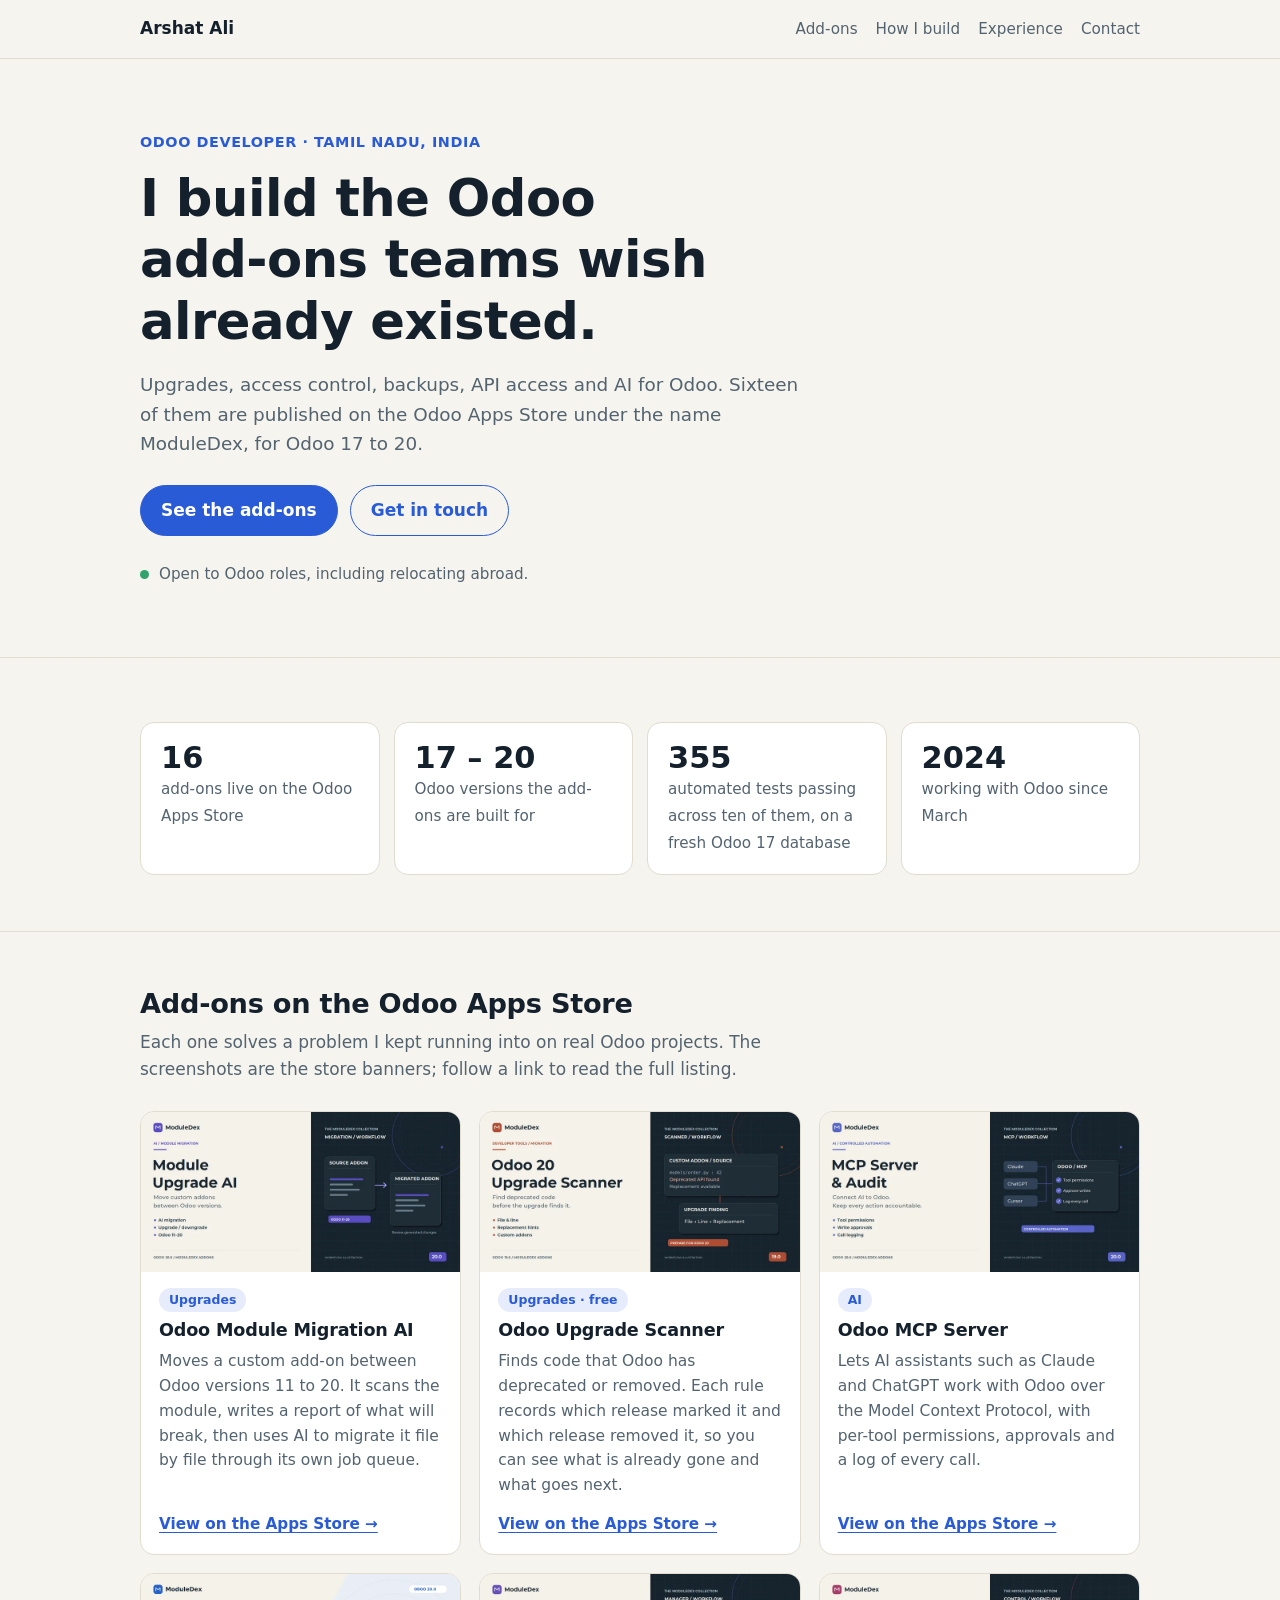
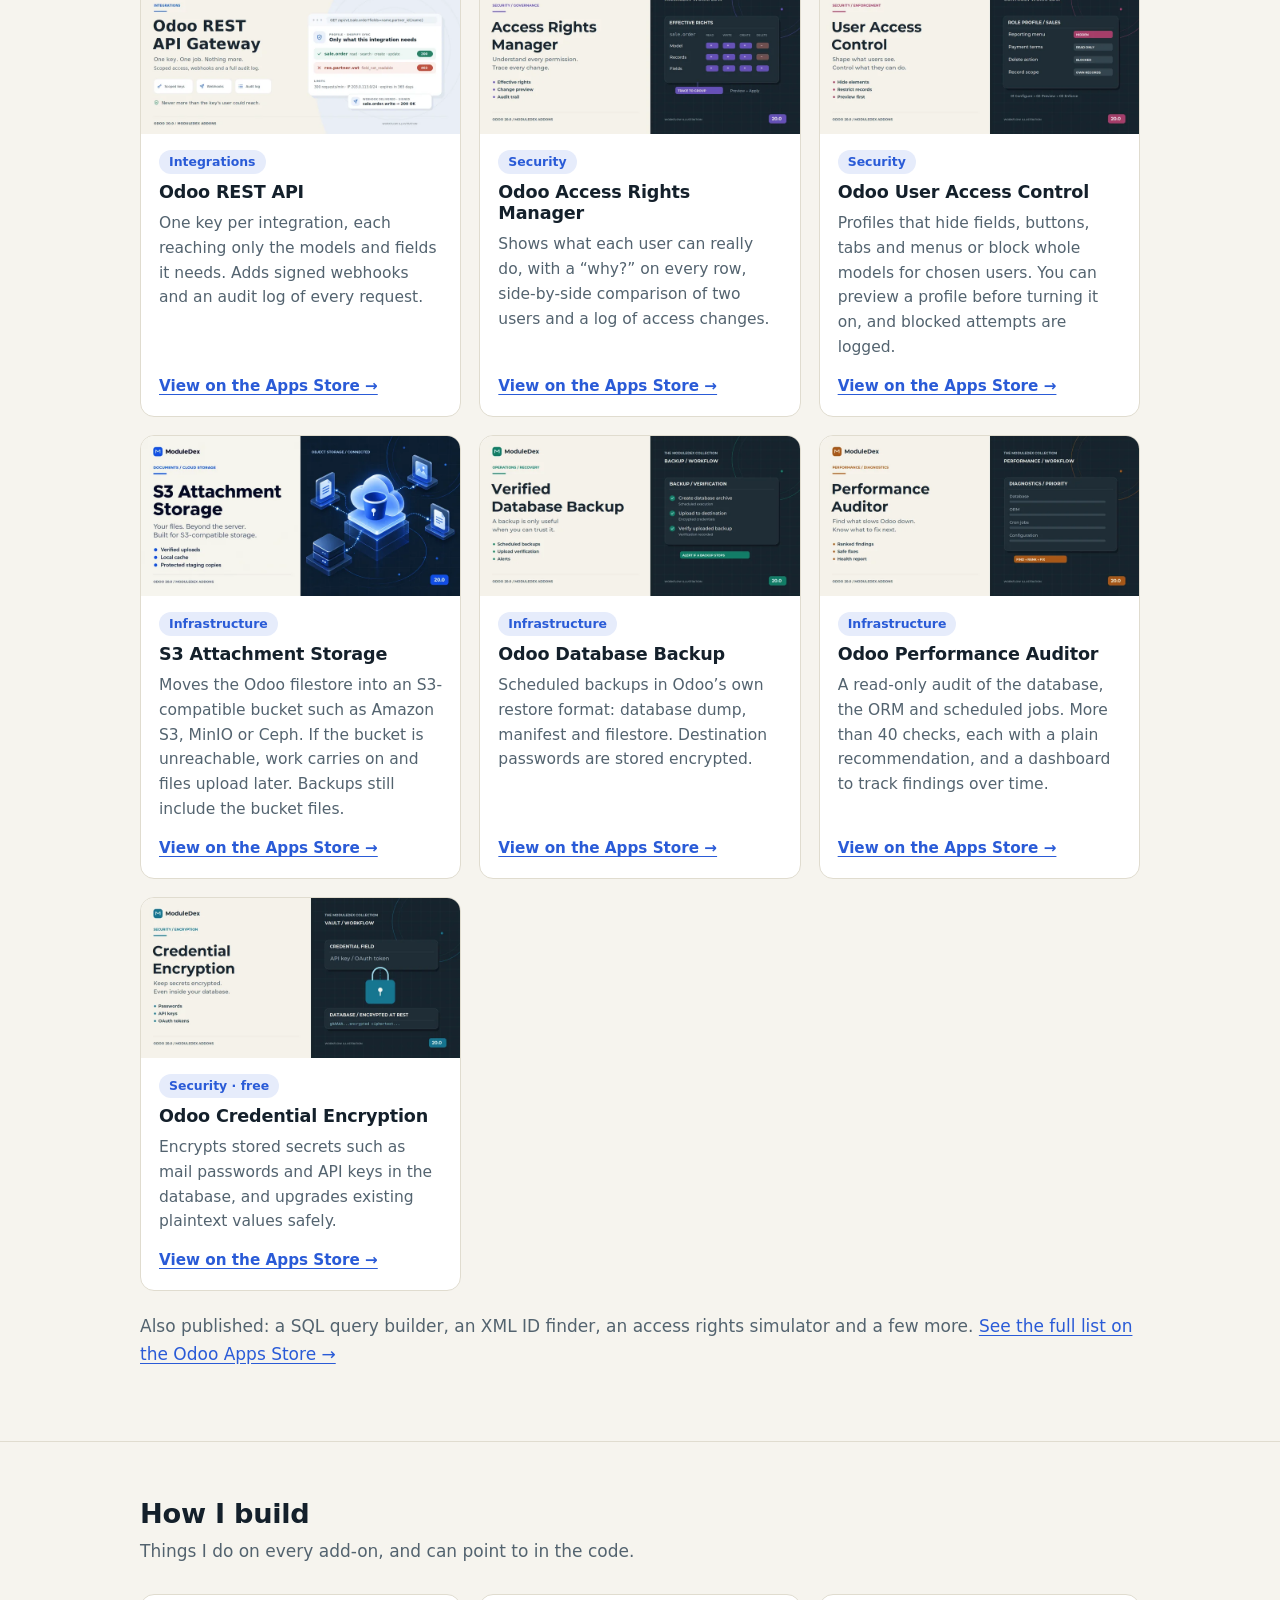
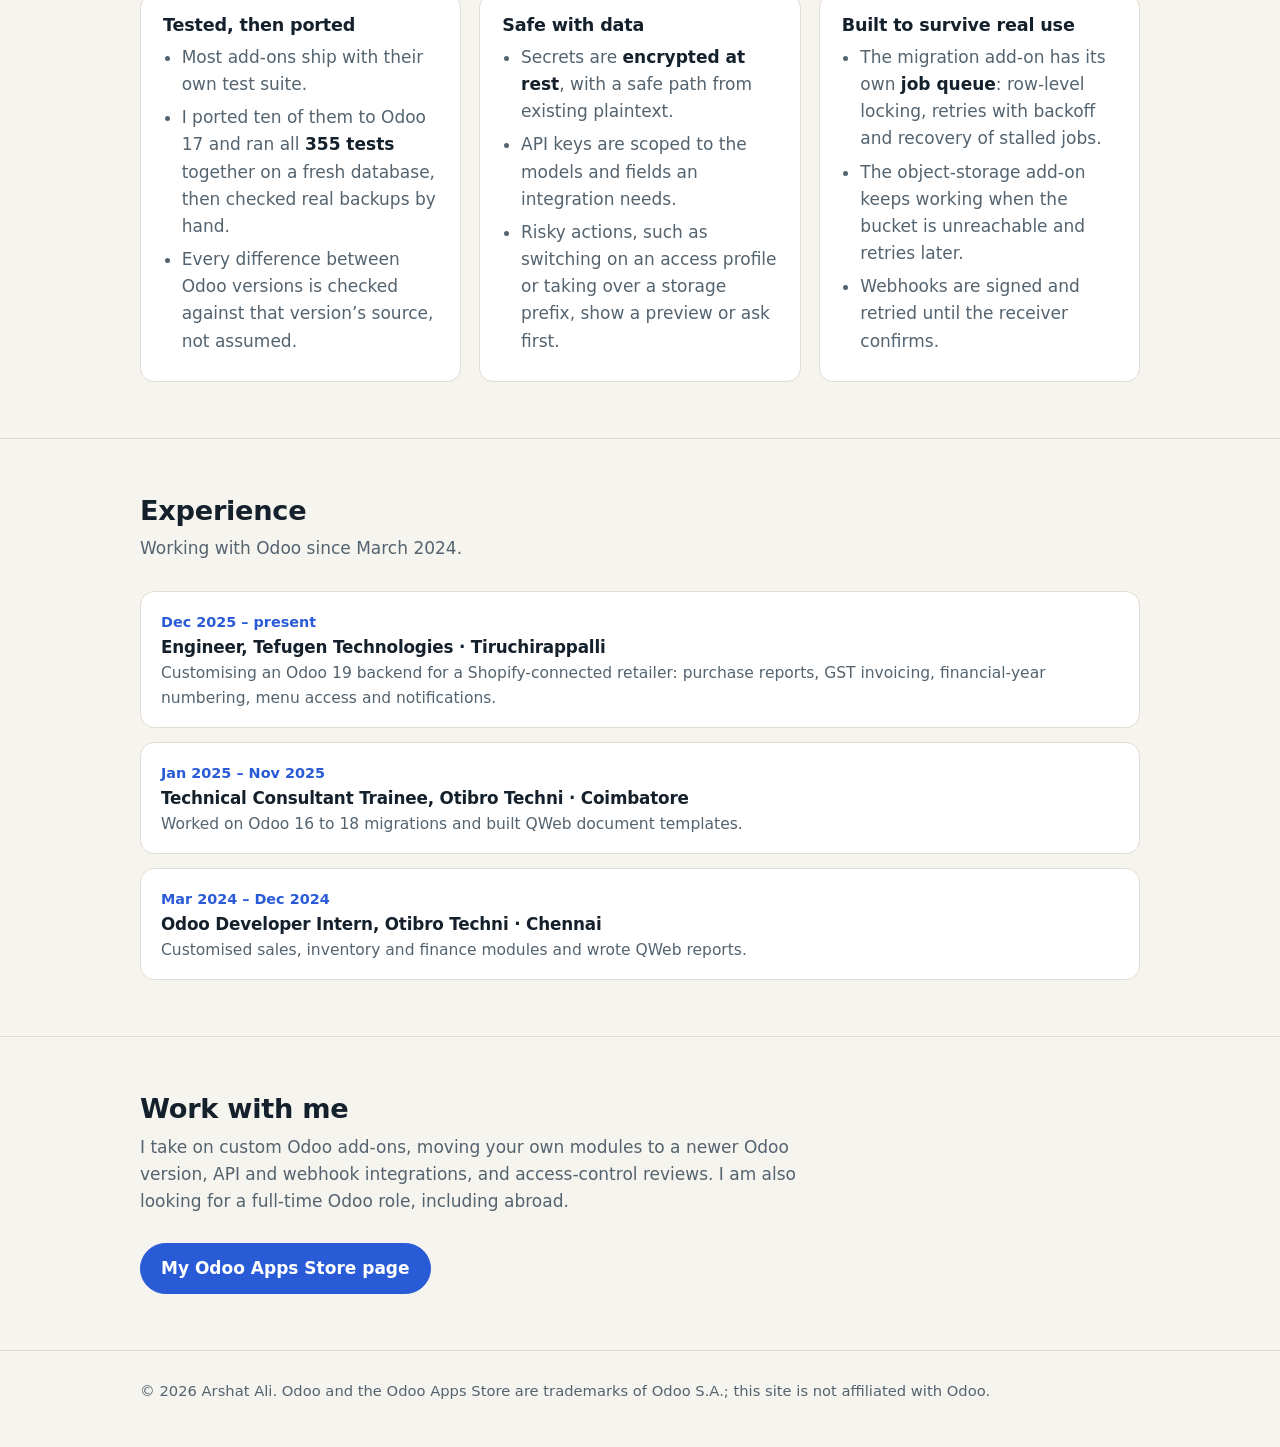
==== index.html @ 3d15218c "Add files via upload" ====
<!doctype html>
<html lang="en">
<head>
<meta charset="utf-8">
<meta name="viewport" content="width=device-width, initial-scale=1">
<title>Arshat Ali | Odoo Developer</title>
<meta name="description" content="Arshat Ali is an Odoo developer from Tamil Nadu, India. He builds add-ons for Odoo upgrades, access control, backups, AI and integrations, and publishes 16 of them on the Odoo Apps Store.">
<meta property="og:title" content="Arshat Ali | Odoo Developer">
<meta property="og:description" content="Odoo add-ons for upgrades, access control, backups, AI and integrations, published on the Odoo Apps Store as ModuleDex.">
<meta property="og:type" content="website">
<link rel="icon" href="data:image/svg+xml,%3Csvg xmlns='http://www.w3.org/2000/svg' viewBox='0 0 64 64'%3E%3Crect width='64' height='64' rx='14' fill='%232a5bd7'/%3E%3Cpath d='M16 46V18l16 18 16-18v28' fill='none' stroke='white' stroke-width='6' stroke-linecap='round' stroke-linejoin='round'/%3E%3C/svg%3E">
<style>
:root {
  --bg: #f6f4ee;
  --surface: #ffffff;
  --ink: #14202b;
  --muted: #53636f;
  --line: #e0dccf;
  --accent: #2a5bd7;
  --accent-ink: #ffffff;
  --accent-soft: #e6ecfb;
  --radius: 14px;
}
@media (prefers-color-scheme: dark) {
  :root:not([data-theme="light"]) {
    --bg: #0f1a24;
    --surface: #16232f;
    --ink: #eaf0f5;
    --muted: #9db0bf;
    --line: #26394a;
    --accent: #6f95f2;
    --accent-ink: #0f1a24;
    --accent-soft: #1b2c44;
  }
}
:root[data-theme="dark"] {
  --bg: #0f1a24;
  --surface: #16232f;
  --ink: #eaf0f5;
  --muted: #9db0bf;
  --line: #26394a;
  --accent: #6f95f2;
  --accent-ink: #0f1a24;
  --accent-soft: #1b2c44;
}
* { box-sizing: border-box; }
html { scroll-behavior: smooth; }
body {
  margin: 0;
  background: var(--bg);
  color: var(--ink);
  font: 17px/1.6 system-ui, -apple-system, "Segoe UI", Roboto, "Helvetica Neue", Arial, sans-serif;
  -webkit-font-smoothing: antialiased;
}
a { color: var(--accent); text-underline-offset: 3px; }
a:hover { text-decoration-thickness: 2px; }
.wrap { max-width: 1040px; margin: 0 auto; padding: 0 20px; }
h1, h2, h3 { line-height: 1.2; margin: 0; letter-spacing: -0.01em; }
h2 { font-size: 1.7rem; margin-bottom: 8px; }
.lead { color: var(--muted); max-width: 62ch; margin: 0 0 28px; }
section { padding: 56px 0; border-top: 1px solid var(--line); }

/* header */
header.top { position: sticky; top: 0; z-index: 10; background: color-mix(in srgb, var(--bg) 88%, transparent); backdrop-filter: blur(8px); border-bottom: 1px solid var(--line); }
header.top .wrap { display: flex; align-items: center; justify-content: space-between; gap: 16px; height: 58px; }
.brand { font-weight: 700; text-decoration: none; color: var(--ink); white-space: nowrap; }
nav { display: flex; gap: 18px; font-size: 0.95rem; flex-wrap: wrap; justify-content: flex-end; }
nav a { color: var(--muted); text-decoration: none; }
nav a { white-space: nowrap; }
nav a:hover { color: var(--ink); }

/* hero */
.hero { padding: 72px 0 56px; border-top: 0; }
.eyebrow { color: var(--accent); font-weight: 600; font-size: 0.9rem; letter-spacing: 0.04em; text-transform: uppercase; margin: 0 0 14px; }
.hero h1 { font-size: clamp(2.1rem, 5vw, 3.2rem); max-width: 18ch; }
.hero p.sub { font-size: 1.15rem; color: var(--muted); max-width: 58ch; margin: 18px 0 26px; }
.cta { display: flex; flex-wrap: wrap; gap: 12px; }
.btn { display: inline-block; padding: 11px 20px; border-radius: 999px; font-weight: 600; text-decoration: none; border: 1.5px solid var(--accent); }
.btn.primary { background: var(--accent); color: var(--accent-ink); }
.btn.ghost { color: var(--accent); }
.btn:hover { filter: brightness(1.08); }
.status { margin-top: 26px; display: inline-flex; gap: 10px; align-items: center; font-size: 0.95rem; color: var(--muted); }
.dot { width: 9px; height: 9px; border-radius: 50%; background: #2fa36b; flex: none; }

/* stats */
.stats { display: grid; grid-template-columns: repeat(auto-fit, minmax(190px, 1fr)); gap: 14px; margin-top: 8px; }
.stat { background: var(--surface); border: 1px solid var(--line); border-radius: var(--radius); padding: 18px 20px; }
.stat b { display: block; font-size: 1.9rem; line-height: 1.1; }
.stat span { color: var(--muted); font-size: 0.95rem; }

/* app cards */
.grid { display: grid; grid-template-columns: repeat(auto-fill, minmax(290px, 1fr)); gap: 18px; }
.card { background: var(--surface); border: 1px solid var(--line); border-radius: var(--radius); overflow: hidden; display: flex; flex-direction: column; }
.card img { display: block; width: 100%; height: auto; aspect-ratio: 2 / 1; background: var(--accent-soft); }
.card .body { padding: 16px 18px 18px; display: flex; flex-direction: column; gap: 8px; flex: 1; }
.card h3 { font-size: 1.1rem; }
.card p { margin: 0; color: var(--muted); font-size: 0.97rem; }
.tag { align-self: flex-start; font-size: 0.78rem; font-weight: 600; padding: 2px 10px; border-radius: 999px; background: var(--accent-soft); color: var(--accent); }
.card a.more { margin-top: auto; padding-top: 6px; font-weight: 600; font-size: 0.95rem; }
.more-note { margin-top: 22px; color: var(--muted); }

/* two-column lists */
.cols { display: grid; grid-template-columns: repeat(auto-fit, minmax(280px, 1fr)); gap: 18px; }
.panel { background: var(--surface); border: 1px solid var(--line); border-radius: var(--radius); padding: 20px 22px; }
.panel h3 { font-size: 1.1rem; margin-bottom: 8px; }
.panel ul { margin: 0; padding-left: 1.1em; color: var(--muted); }
.panel li { margin: 6px 0; }
.panel li b { color: var(--ink); font-weight: 600; }

/* timeline */
.timeline { list-style: none; margin: 0; padding: 0; display: grid; gap: 14px; }
.timeline li { background: var(--surface); border: 1px solid var(--line); border-radius: var(--radius); padding: 16px 20px; }
.timeline .when { color: var(--accent); font-weight: 600; font-size: 0.9rem; }
.timeline h3 { font-size: 1.05rem; margin: 2px 0 4px; }
.timeline p { margin: 0; color: var(--muted); font-size: 0.97rem; }

/* contact */
.contact { display: flex; flex-wrap: wrap; gap: 12px; margin-top: 18px; }
footer { padding: 28px 0 44px; border-top: 1px solid var(--line); color: var(--muted); font-size: 0.92rem; }
:focus-visible { outline: 3px solid var(--accent); outline-offset: 3px; border-radius: 6px; }
@media (max-width: 560px) {
  nav { gap: 14px; font-size: 0.9rem; flex-wrap: nowrap; }
  nav a.hide-sm { display: none; }
  section { padding: 44px 0; }
  .hero { padding-top: 48px; }
}
@media (prefers-reduced-motion: reduce) { html { scroll-behavior: auto; } }
</style>
</head>
<body>

<header class="top">
  <div class="wrap">
    <a class="brand" href="#top">Arshat Ali</a>
    <nav aria-label="Sections">
      <a href="#apps">Add-ons</a>
      <a class="hide-sm" href="#how">How I build</a>
      <a href="#work">Experience</a>
      <a href="#contact">Contact</a>
    </nav>
  </div>
</header>

<main id="top">

<section class="hero">
  <div class="wrap">
    <p class="eyebrow">Odoo developer &middot; Tamil Nadu, India</p>
    <h1>I build the Odoo <span style="white-space:nowrap">add-ons</span> teams wish already existed.</h1>
    <p class="sub">Upgrades, access control, backups, API access and AI for Odoo. Sixteen of them are published on the Odoo Apps Store under the name ModuleDex, for Odoo 17 to 20.</p>
    <div class="cta">
      <a class="btn primary" href="#apps">See the add-ons</a>
      <a class="btn ghost" href="#contact">Get in touch</a>
    </div>
    <p class="status"><span class="dot" aria-hidden="true"></span> Open to Odoo roles, including relocating abroad.</p>
  </div>
</section>

<section aria-label="At a glance">
  <div class="wrap">
    <div class="stats">
      <div class="stat"><b>16</b><span>add-ons live on the Odoo Apps Store</span></div>
      <div class="stat"><b>17 &ndash; 20</b><span>Odoo versions the add-ons are built for</span></div>
      <div class="stat"><b>355</b><span>automated tests passing across ten of them, on a fresh Odoo 17 database</span></div>
      <div class="stat"><b>2024</b><span>working with Odoo since March</span></div>
    </div>
  </div>
</section>

<section id="apps">
  <div class="wrap">
    <h2>Add-ons on the Odoo Apps Store</h2>
    <p class="lead">Each one solves a problem I kept running into on real Odoo projects. The screenshots are the store banners; follow a link to read the full listing.</p>

    <div class="grid">

      <article class="card">
        <img src="img/ai_module_migrator.webp" width="800" height="400" loading="lazy" alt="Odoo Module Migration AI banner">
        <div class="body">
          <span class="tag">Upgrades</span>
          <h3>Odoo Module Migration AI</h3>
          <p>Moves a custom add-on between Odoo versions 11 to 20. It scans the module, writes a report of what will break, then uses AI to migrate it file by file through its own job queue.</p>
          <a class="more" href="https://apps.odoo.com/apps/modules/19.0/ai_module_migrator/" target="_blank" rel="noopener">View on the Apps Store &rarr;</a>
        </div>
      </article>

      <article class="card">
        <img src="img/mdx_upgrade_scanner.webp" width="800" height="400" loading="lazy" alt="Odoo Upgrade Scanner banner">
        <div class="body">
          <span class="tag">Upgrades &middot; free</span>
          <h3>Odoo Upgrade Scanner</h3>
          <p>Finds code that Odoo has deprecated or removed. Each rule records which release marked it and which release removed it, so you can see what is already gone and what goes next.</p>
          <a class="more" href="https://apps.odoo.com/apps/modules/19.0/mdx_upgrade_scanner/" target="_blank" rel="noopener">View on the Apps Store &rarr;</a>
        </div>
      </article>

      <article class="card">
        <img src="img/mdx_mcp_server.webp" width="800" height="400" loading="lazy" alt="Odoo MCP Server banner">
        <div class="body">
          <span class="tag">AI</span>
          <h3>Odoo MCP Server</h3>
          <p>Lets AI assistants such as Claude and ChatGPT work with Odoo over the Model Context Protocol, with per-tool permissions, approvals and a log of every call.</p>
          <a class="more" href="https://apps.odoo.com/apps/modules/19.0/mdx_mcp_server/" target="_blank" rel="noopener">View on the Apps Store &rarr;</a>
        </div>
      </article>

      <article class="card">
        <img src="img/mdx_api_gateway.webp" width="800" height="400" loading="lazy" alt="Odoo REST API banner">
        <div class="body">
          <span class="tag">Integrations</span>
          <h3>Odoo REST API</h3>
          <p>One key per integration, each reaching only the models and fields it needs. Adds signed webhooks and an audit log of every request.</p>
          <a class="more" href="https://apps.odoo.com/apps/modules/19.0/mdx_api_gateway/" target="_blank" rel="noopener">View on the Apps Store &rarr;</a>
        </div>
      </article>

      <article class="card">
        <img src="img/mdx_access_manager.webp" width="800" height="400" loading="lazy" alt="Odoo Access Rights Manager banner">
        <div class="body">
          <span class="tag">Security</span>
          <h3>Odoo Access Rights Manager</h3>
          <p>Shows what each user can really do, with a &ldquo;why?&rdquo; on every row, side-by-side comparison of two users and a log of access changes.</p>
          <a class="more" href="https://apps.odoo.com/apps/modules/19.0/mdx_access_manager/" target="_blank" rel="noopener">View on the Apps Store &rarr;</a>
        </div>
      </article>

      <article class="card">
        <img src="img/mdx_access_control.webp" width="800" height="400" loading="lazy" alt="Odoo User Access Control banner">
        <div class="body">
          <span class="tag">Security</span>
          <h3>Odoo User Access Control</h3>
          <p>Profiles that hide fields, buttons, tabs and menus or block whole models for chosen users. You can preview a profile before turning it on, and blocked attempts are logged.</p>
          <a class="more" href="https://apps.odoo.com/apps/modules/19.0/mdx_access_control/" target="_blank" rel="noopener">View on the Apps Store &rarr;</a>
        </div>
      </article>

      <article class="card">
        <img src="img/mdx_object_storage.webp" width="800" height="400" loading="lazy" alt="S3 Attachment Storage banner">
        <div class="body">
          <span class="tag">Infrastructure</span>
          <h3>S3 Attachment Storage</h3>
          <p>Moves the Odoo filestore into an S3-compatible bucket such as Amazon S3, MinIO or Ceph. If the bucket is unreachable, work carries on and files upload later. Backups still include the bucket files.</p>
          <a class="more" href="https://apps.odoo.com/apps/modules/19.0/mdx_object_storage/" target="_blank" rel="noopener">View on the Apps Store &rarr;</a>
        </div>
      </article>

      <article class="card">
        <img src="img/mdx_backup_manager.webp" width="800" height="400" loading="lazy" alt="Odoo database backup banner">
        <div class="body">
          <span class="tag">Infrastructure</span>
          <h3>Odoo Database Backup</h3>
          <p>Scheduled backups in Odoo&rsquo;s own restore format: database dump, manifest and filestore. Destination passwords are stored encrypted.</p>
          <a class="more" href="https://apps.odoo.com/apps/modules/19.0/mdx_backup_manager/" target="_blank" rel="noopener">View on the Apps Store &rarr;</a>
        </div>
      </article>

      <article class="card">
        <img src="img/mdx_perf_auditor.webp" width="800" height="400" loading="lazy" alt="Odoo Performance Auditor banner">
        <div class="body">
          <span class="tag">Infrastructure</span>
          <h3>Odoo Performance Auditor</h3>
          <p>A read-only audit of the database, the ORM and scheduled jobs. More than 40 checks, each with a plain recommendation, and a dashboard to track findings over time.</p>
          <a class="more" href="https://apps.odoo.com/apps/modules/19.0/mdx_perf_auditor/" target="_blank" rel="noopener">View on the Apps Store &rarr;</a>
        </div>
      </article>

      <article class="card">
        <img src="img/mdx_credential_vault.webp" width="800" height="400" loading="lazy" alt="Odoo Credential Encryption banner">
        <div class="body">
          <span class="tag">Security &middot; free</span>
          <h3>Odoo Credential Encryption</h3>
          <p>Encrypts stored secrets such as mail passwords and API keys in the database, and upgrades existing plaintext values safely.</p>
          <a class="more" href="https://apps.odoo.com/apps/modules/19.0/mdx_credential_vault/" target="_blank" rel="noopener">View on the Apps Store &rarr;</a>
        </div>
      </article>

    </div>

    <p class="more-note">Also published: a SQL query builder, an XML ID finder, an access rights simulator and a few more. <a href="https://apps.odoo.com/apps/modules/browse?author=ModuleDex" target="_blank" rel="noopener">See the full list on the Odoo Apps Store &rarr;</a></p>
  </div>
</section>

<section id="how">
  <div class="wrap">
    <h2>How I build</h2>
    <p class="lead">Things I do on every add-on, and can point to in the code.</p>
    <div class="cols">
      <div class="panel">
        <h3>Tested, then ported</h3>
        <ul>
          <li>Most add-ons ship with their own test suite.</li>
          <li>I ported ten of them to Odoo 17 and ran all <b>355 tests</b> together on a fresh database, then checked real backups by hand.</li>
          <li>Every difference between Odoo versions is checked against that version&rsquo;s source, not assumed.</li>
        </ul>
      </div>
      <div class="panel">
        <h3>Safe with data</h3>
        <ul>
          <li>Secrets are <b>encrypted at rest</b>, with a safe path from existing plaintext.</li>
          <li>API keys are scoped to the models and fields an integration needs.</li>
          <li>Risky actions, such as switching on an access profile or taking over a storage prefix, show a preview or ask first.</li>
        </ul>
      </div>
      <div class="panel">
        <h3>Built to survive real use</h3>
        <ul>
          <li>The migration add-on has its own <b>job queue</b>: row-level locking, retries with backoff and recovery of stalled jobs.</li>
          <li>The object-storage add-on keeps working when the bucket is unreachable and retries later.</li>
          <li>Webhooks are signed and retried until the receiver confirms.</li>
        </ul>
      </div>
    </div>
  </div>
</section>

<section id="work">
  <div class="wrap">
    <h2>Experience</h2>
    <p class="lead">Working with Odoo since March 2024.</p>
    <ol class="timeline">
      <li>
        <span class="when">Dec 2025 &ndash; present</span>
        <h3>Engineer, Tefugen Technologies &middot; Tiruchirappalli</h3>
        <p>Customising an Odoo 19 backend for a Shopify-connected retailer: purchase reports, GST invoicing, financial-year numbering, menu access and notifications.</p>
      </li>
      <li>
        <span class="when">Jan 2025 &ndash; Nov 2025</span>
        <h3>Technical Consultant Trainee, Otibro Techni &middot; Coimbatore</h3>
        <p>Worked on Odoo 16 to 18 migrations and built QWeb document templates.</p>
      </li>
      <li>
        <span class="when">Mar 2024 &ndash; Dec 2024</span>
        <h3>Odoo Developer Intern, Otibro Techni &middot; Chennai</h3>
        <p>Customised sales, inventory and finance modules and wrote QWeb reports.</p>
      </li>
    </ol>
  </div>
</section>

<section id="contact">
  <div class="wrap">
    <h2>Work with me</h2>
    <p class="lead">I take on custom Odoo add-ons, moving your own modules to a newer Odoo version, API and webhook integrations, and access-control reviews. I am also looking for a full-time Odoo role, including abroad.</p>
    <div class="contact" id="contact-links">
      <a class="btn primary" href="https://apps.odoo.com/apps/modules/browse?author=ModuleDex" target="_blank" rel="noopener">My Odoo Apps Store page</a>
    </div>
  </div>
</section>

</main>

<footer>
  <div class="wrap">&copy; <span id="year">2026</span> Arshat Ali. Odoo and the Odoo Apps Store are trademarks of Odoo S.A.; this site is not affiliated with Odoo.</div>
</footer>

<script>
/* EDIT THESE: anything left empty simply does not appear on the page. */
var CONTACT = {
  email: "",      // for example "you@example.com"
  linkedin: "",   // full URL, for example "https://www.linkedin.com/in/your-name/"
  github: "",     // full URL of a PUBLIC profile or repository
  resume: ""      // path or URL of a PDF, for example "resume.pdf"
};

(function () {
  var box = document.getElementById("contact-links");
  var items = [];
  if (CONTACT.email)    items.push(["Email me", "mailto:" + CONTACT.email, false]);
  if (CONTACT.linkedin) items.push(["LinkedIn", CONTACT.linkedin, true]);
  if (CONTACT.github)   items.push(["GitHub", CONTACT.github, true]);
  if (CONTACT.resume)   items.push(["Download my CV", CONTACT.resume, true]);
  items.push(["My Odoo Apps Store page", "https://apps.odoo.com/apps/modules/browse?author=ModuleDex", true]);

  box.textContent = "";
  items.forEach(function (item, index) {
    var a = document.createElement("a");
    a.className = index === 0 ? "btn primary" : "btn ghost";
    a.textContent = item[0];
    a.href = item[1];
    if (item[2]) { a.target = "_blank"; a.rel = "noopener"; }
    box.appendChild(a);
  });

  var y = document.getElementById("year");
  if (y) y.textContent = new Date().getFullYear();
})();
</script>
</body>
</html>
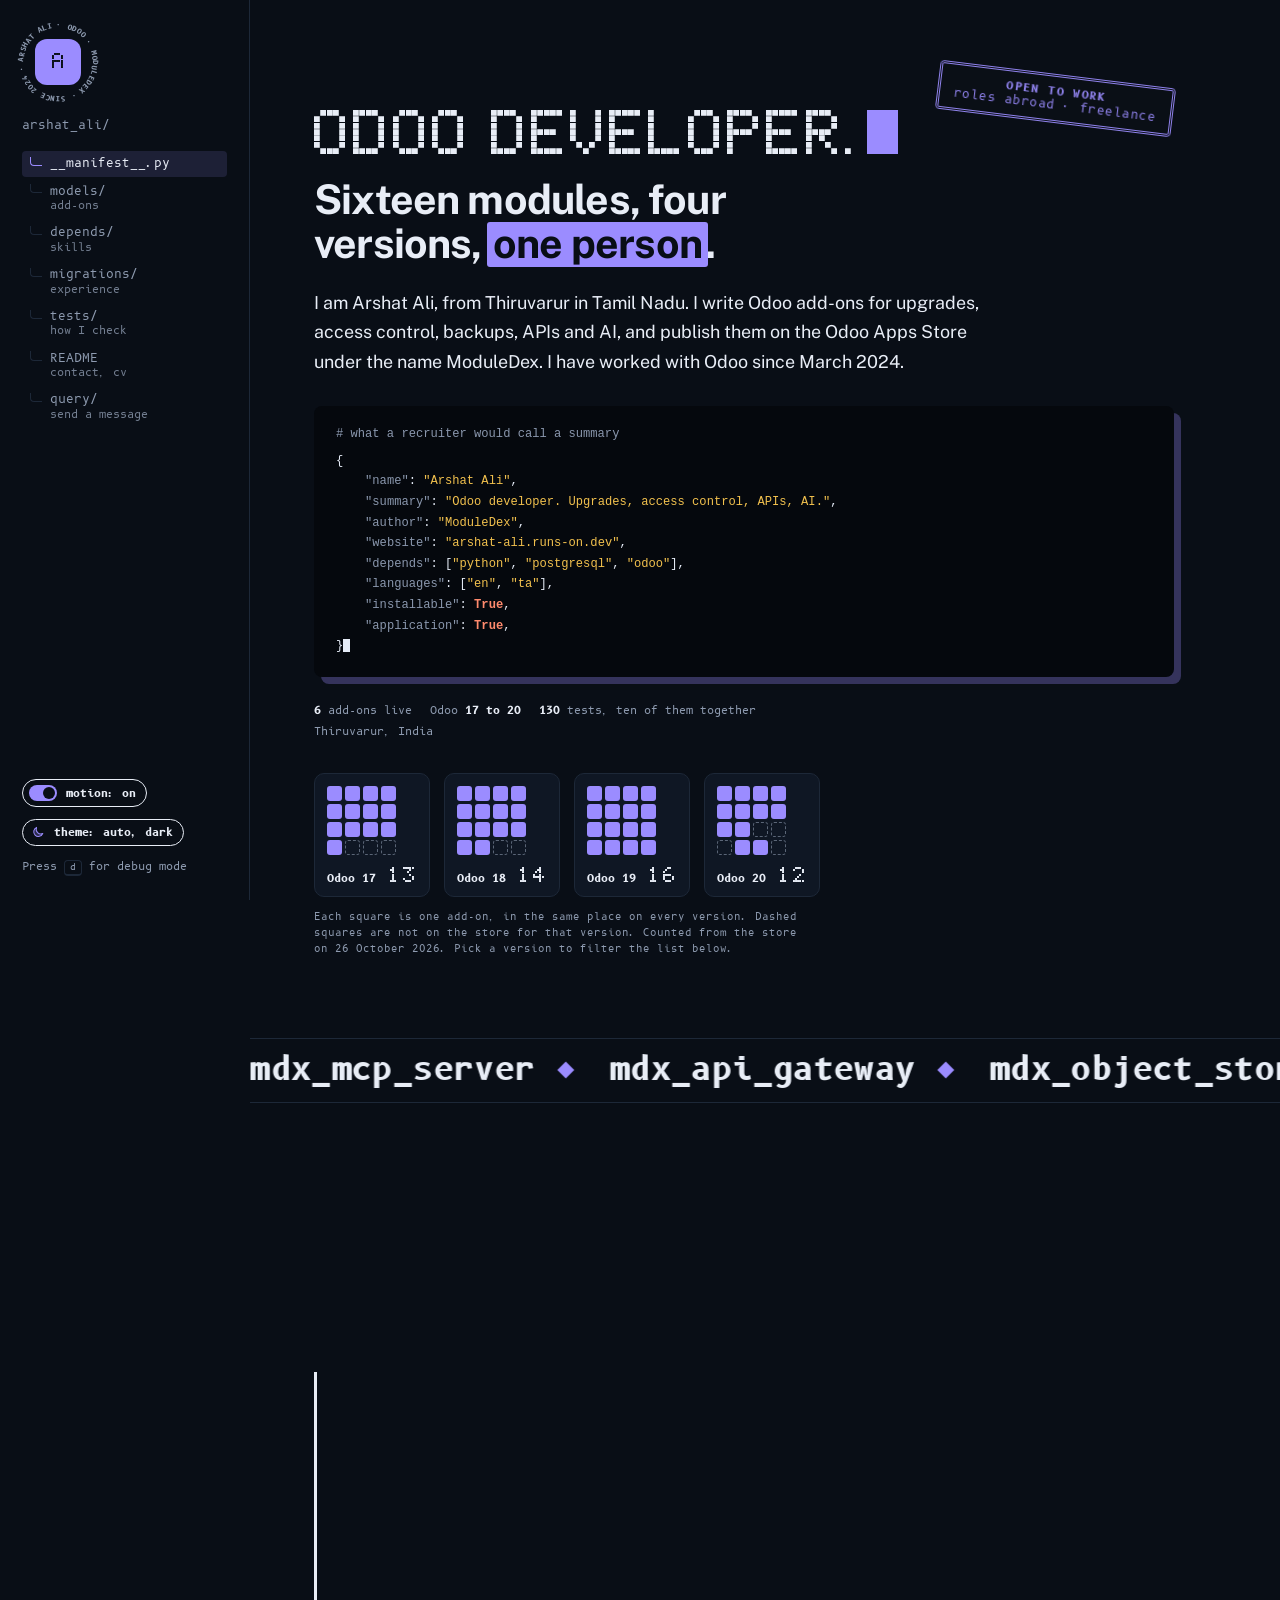
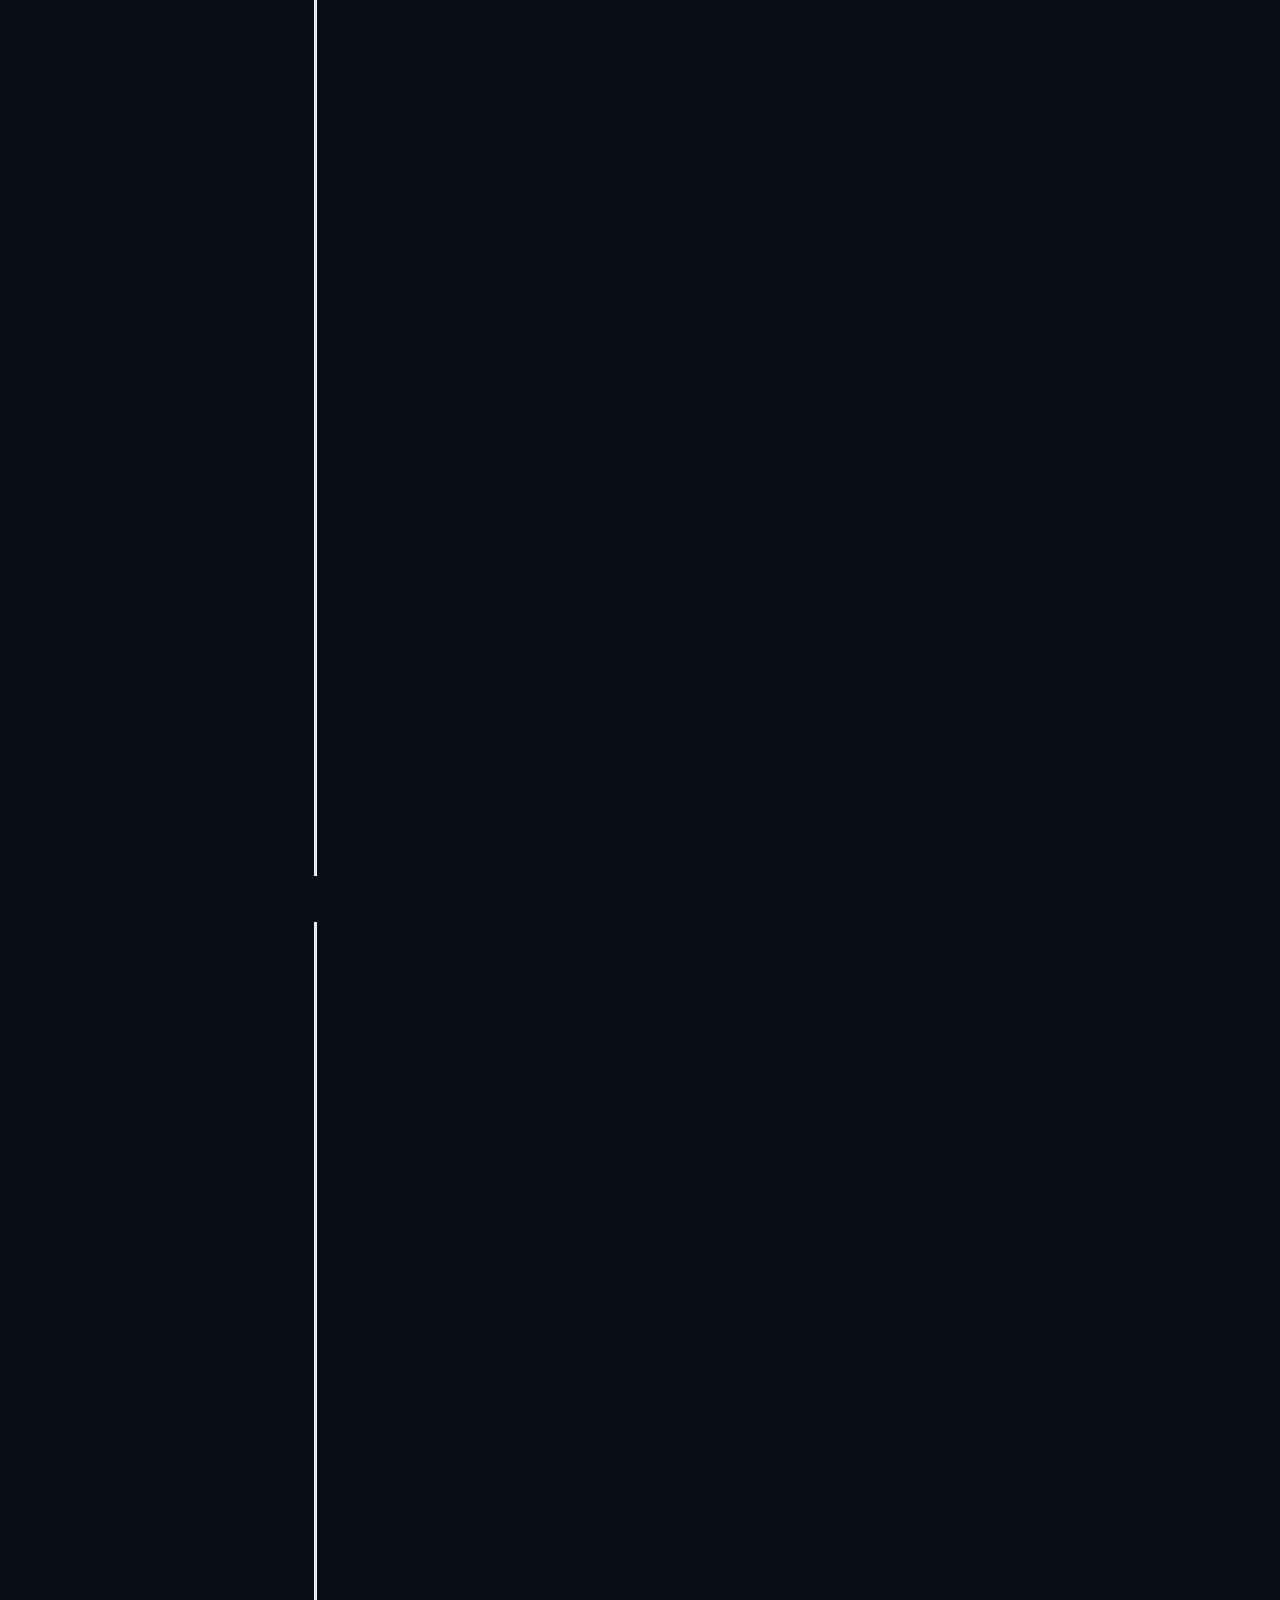
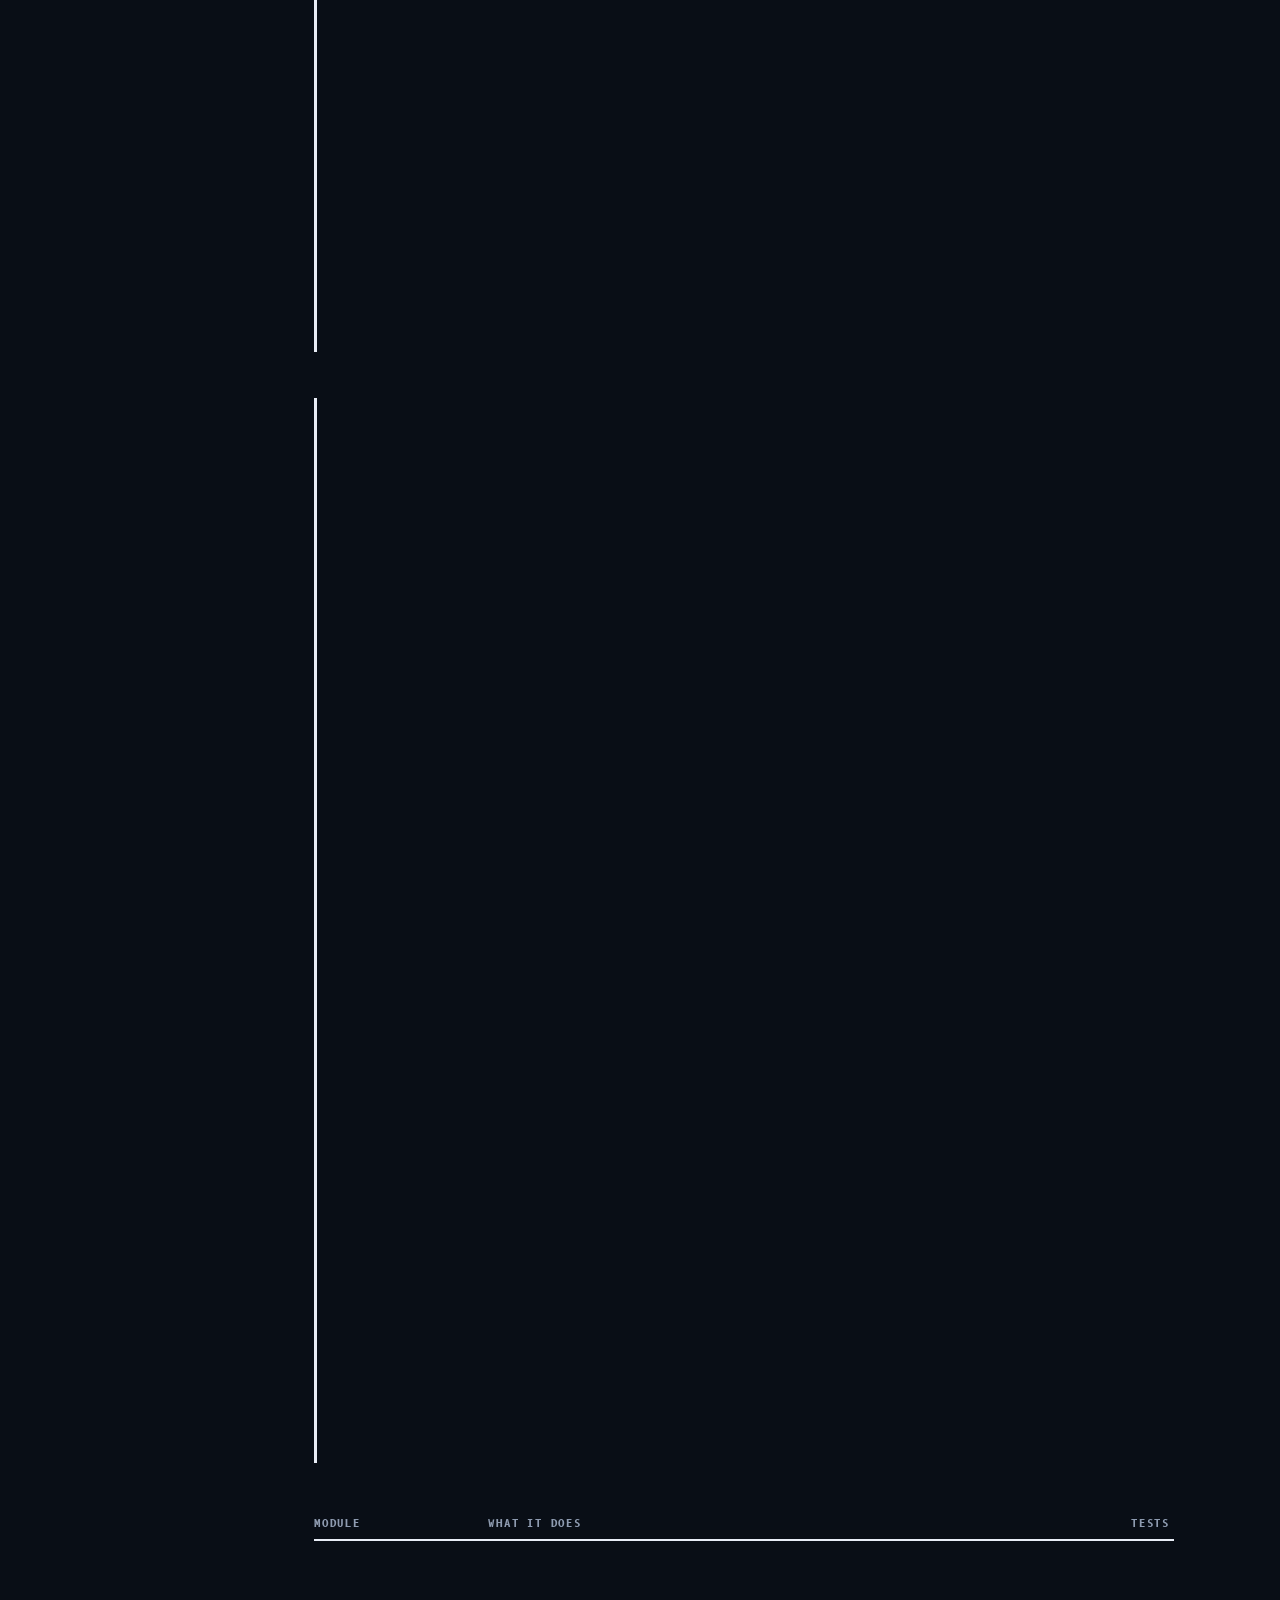
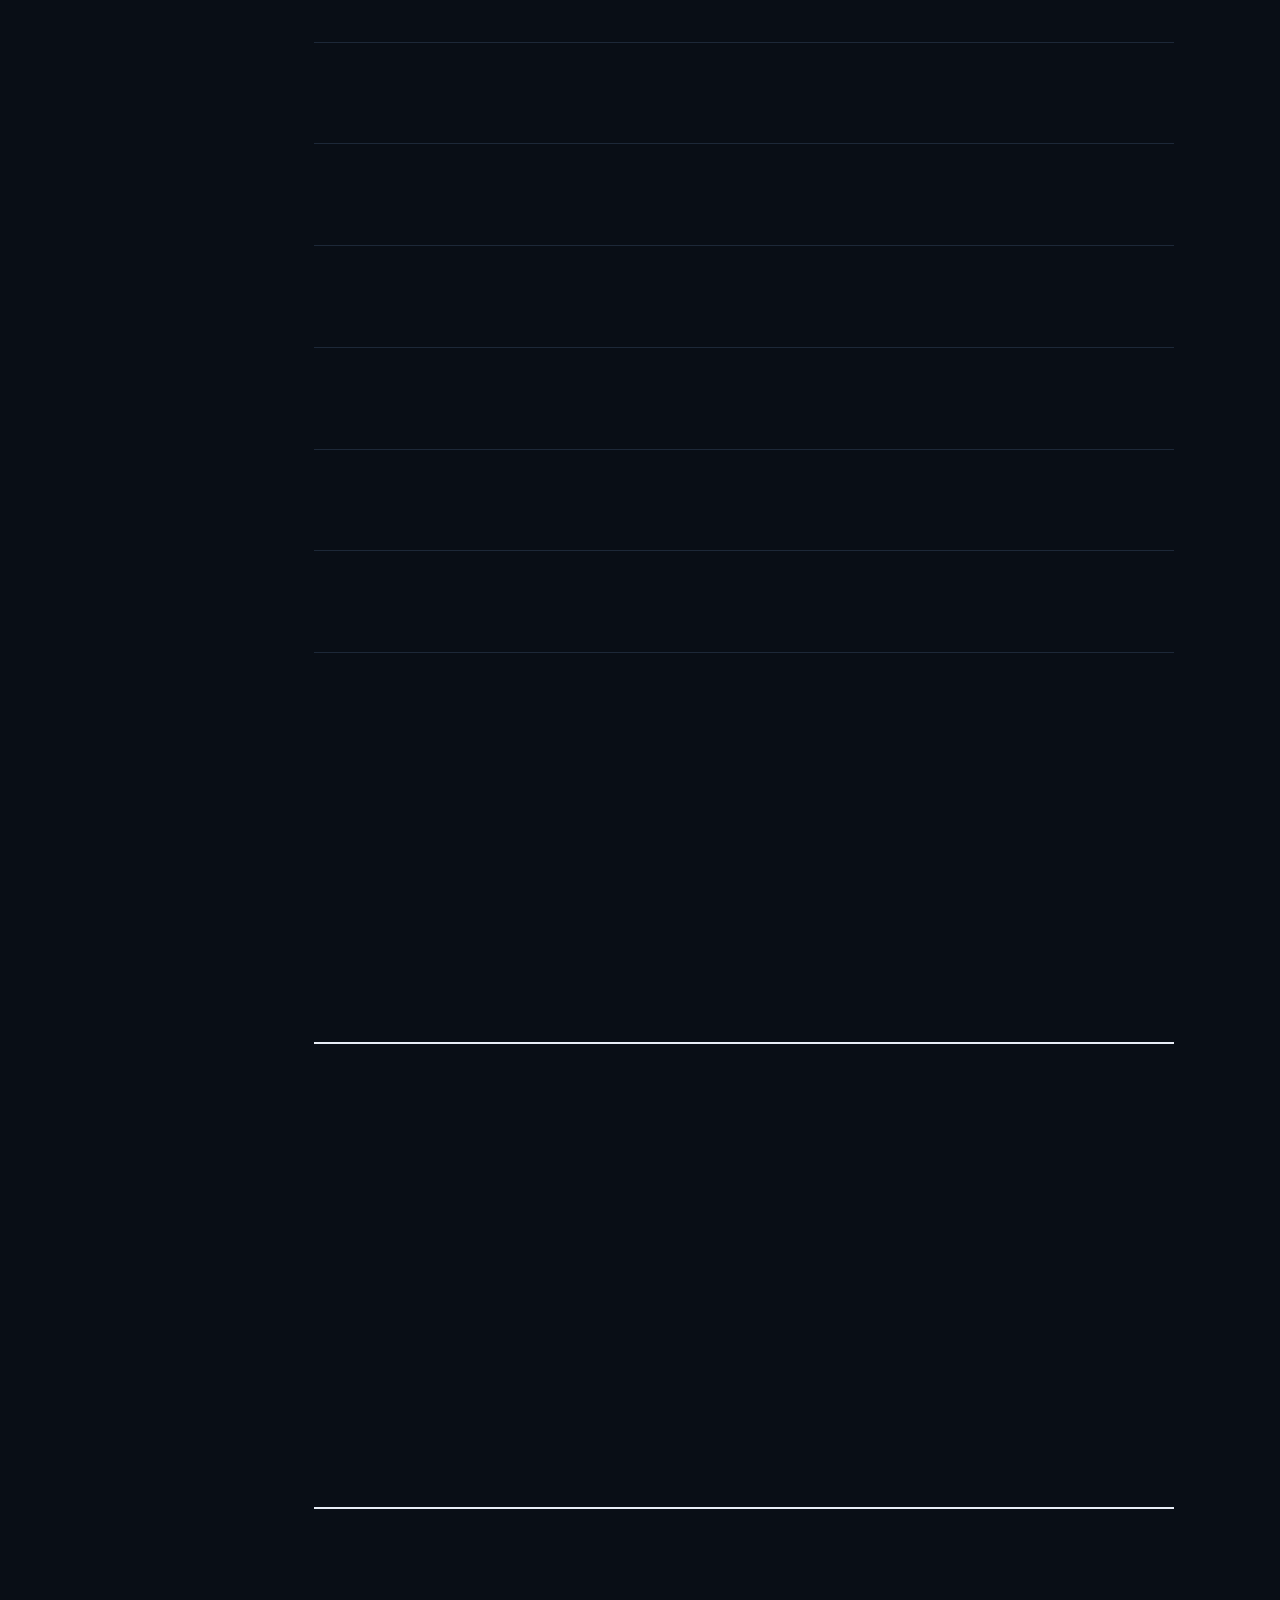
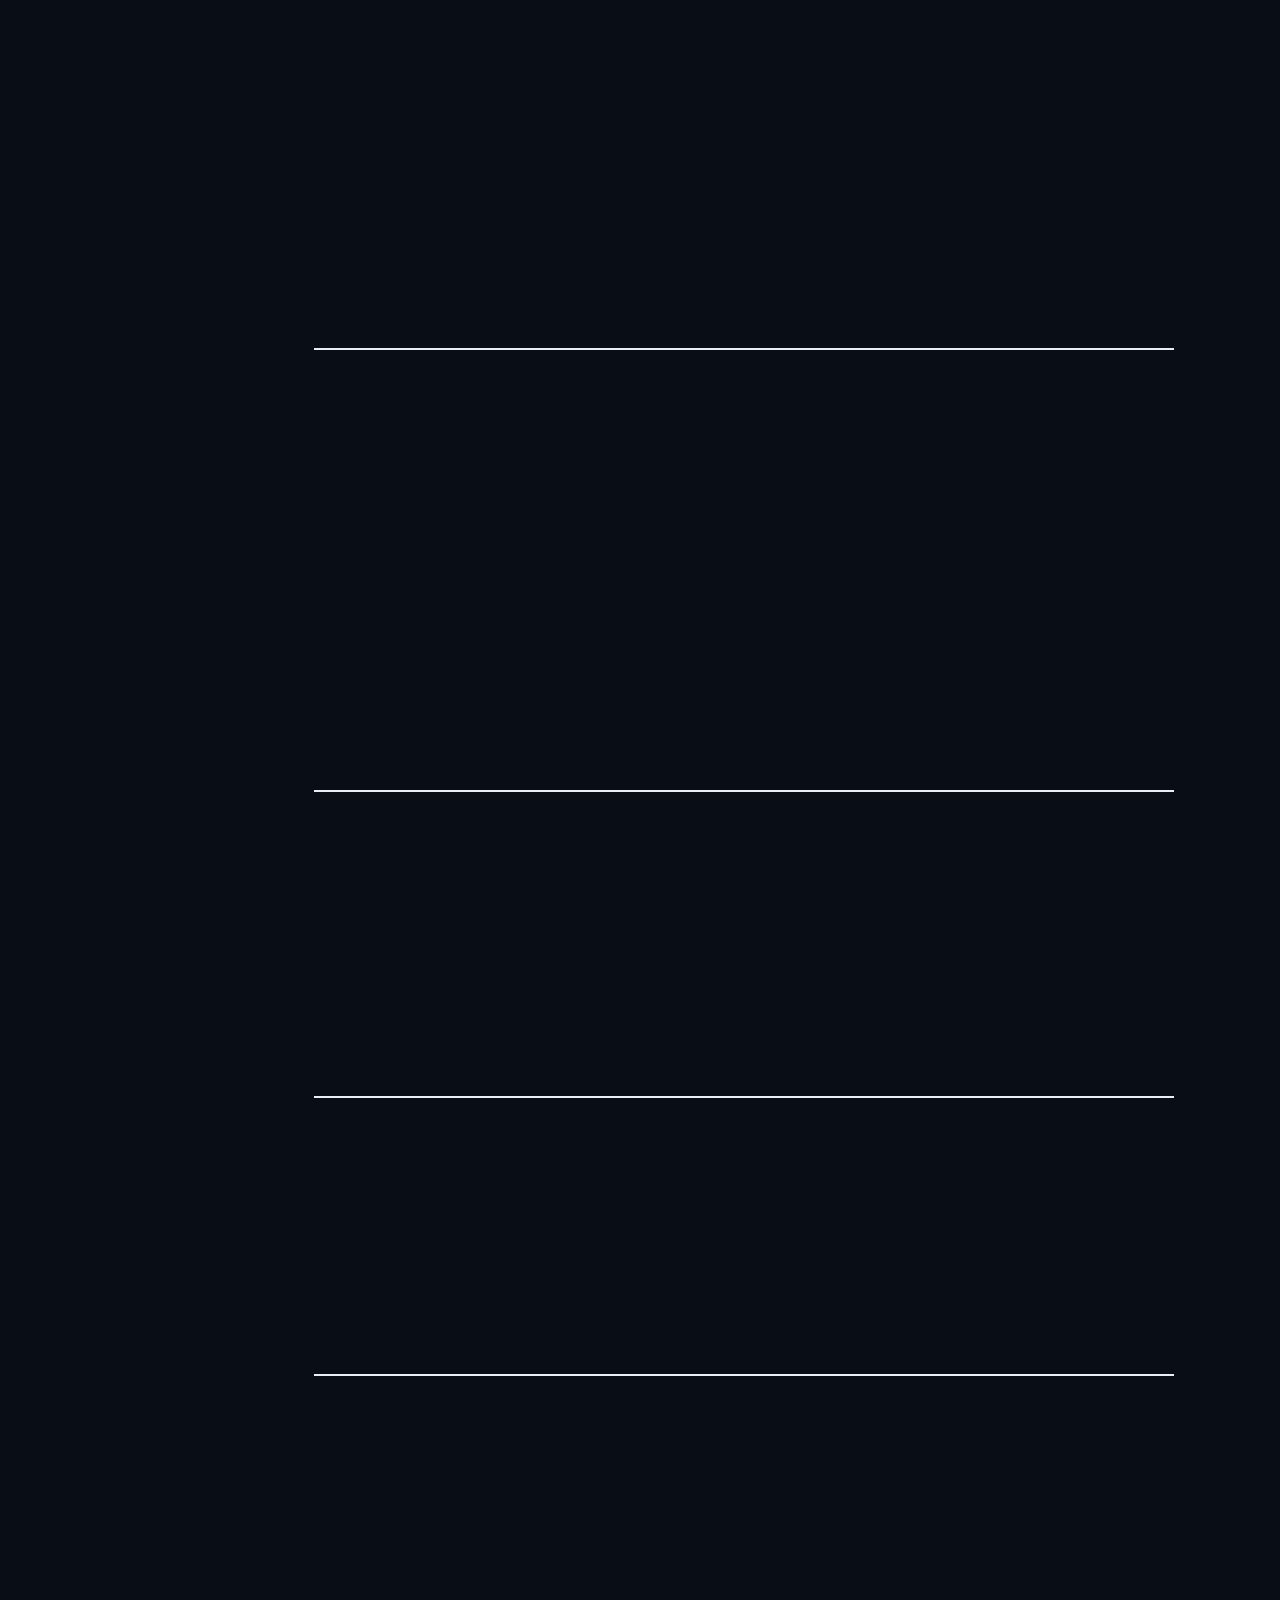
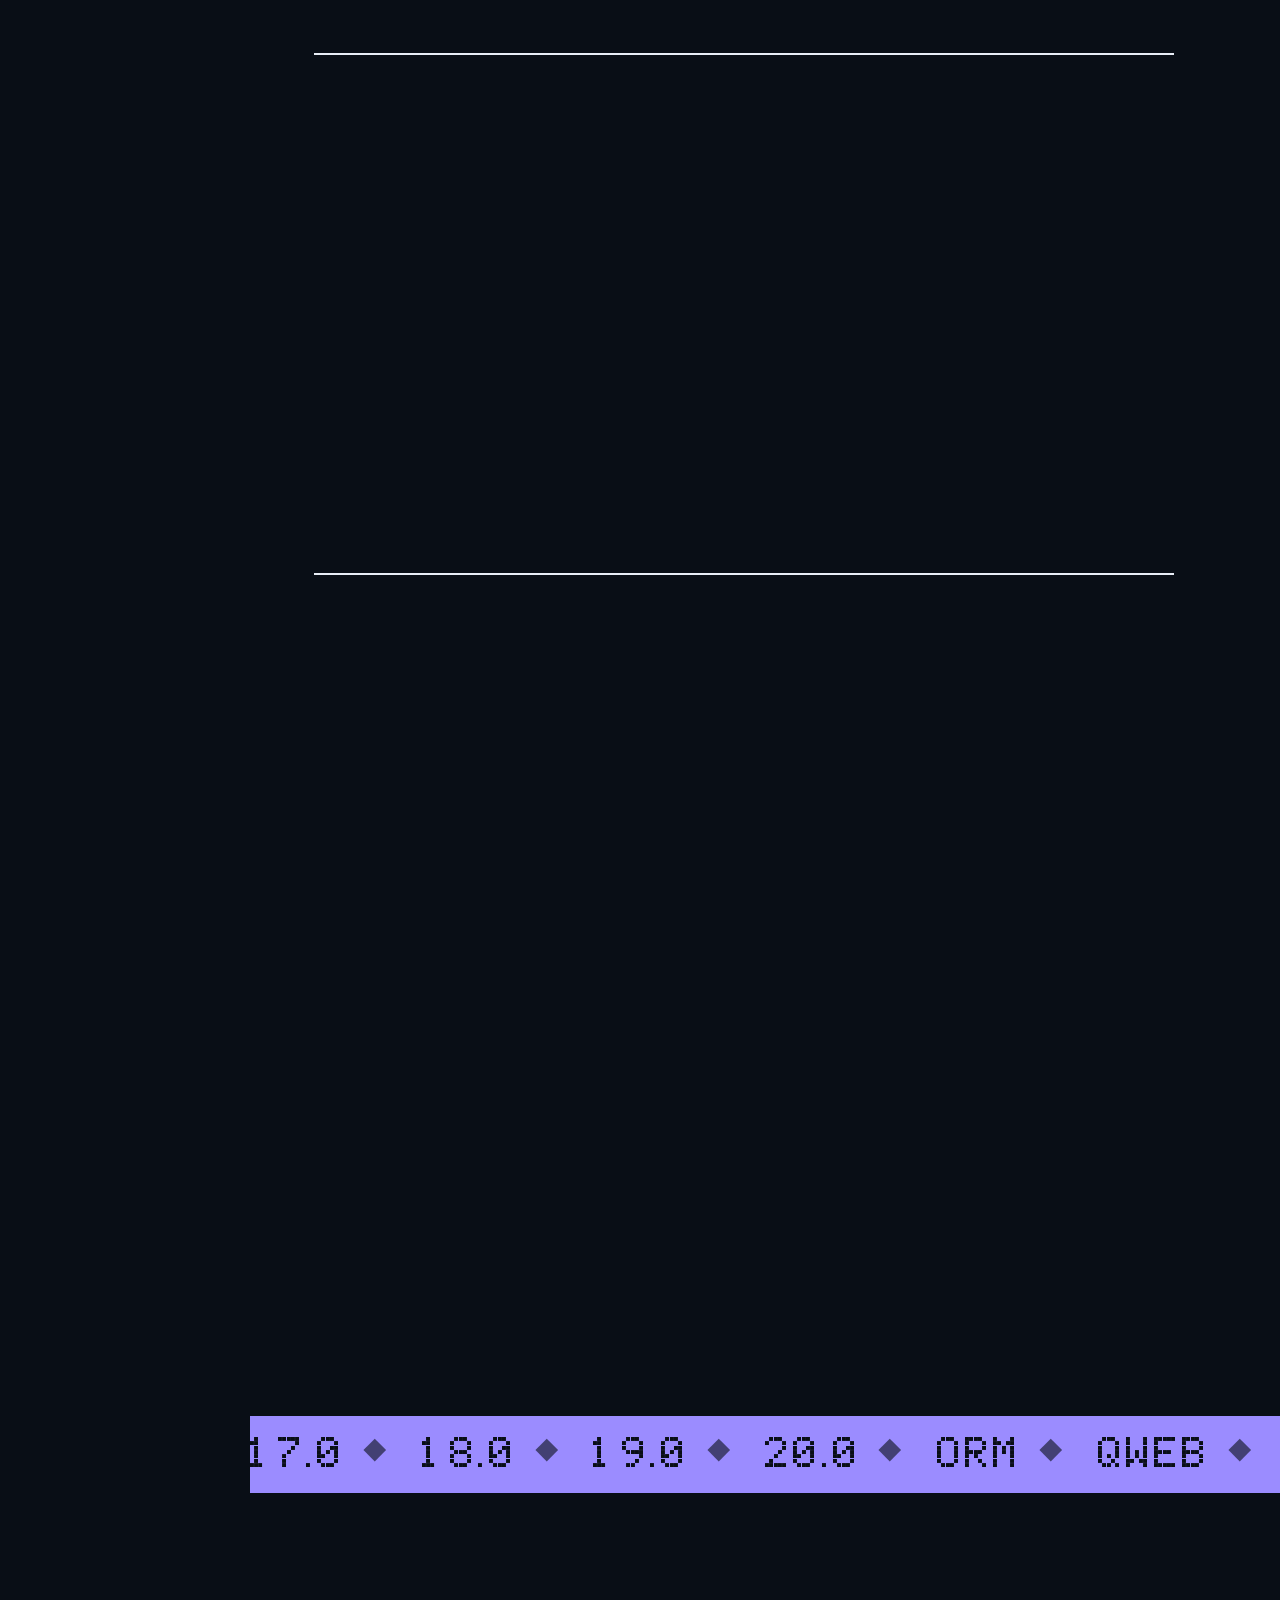
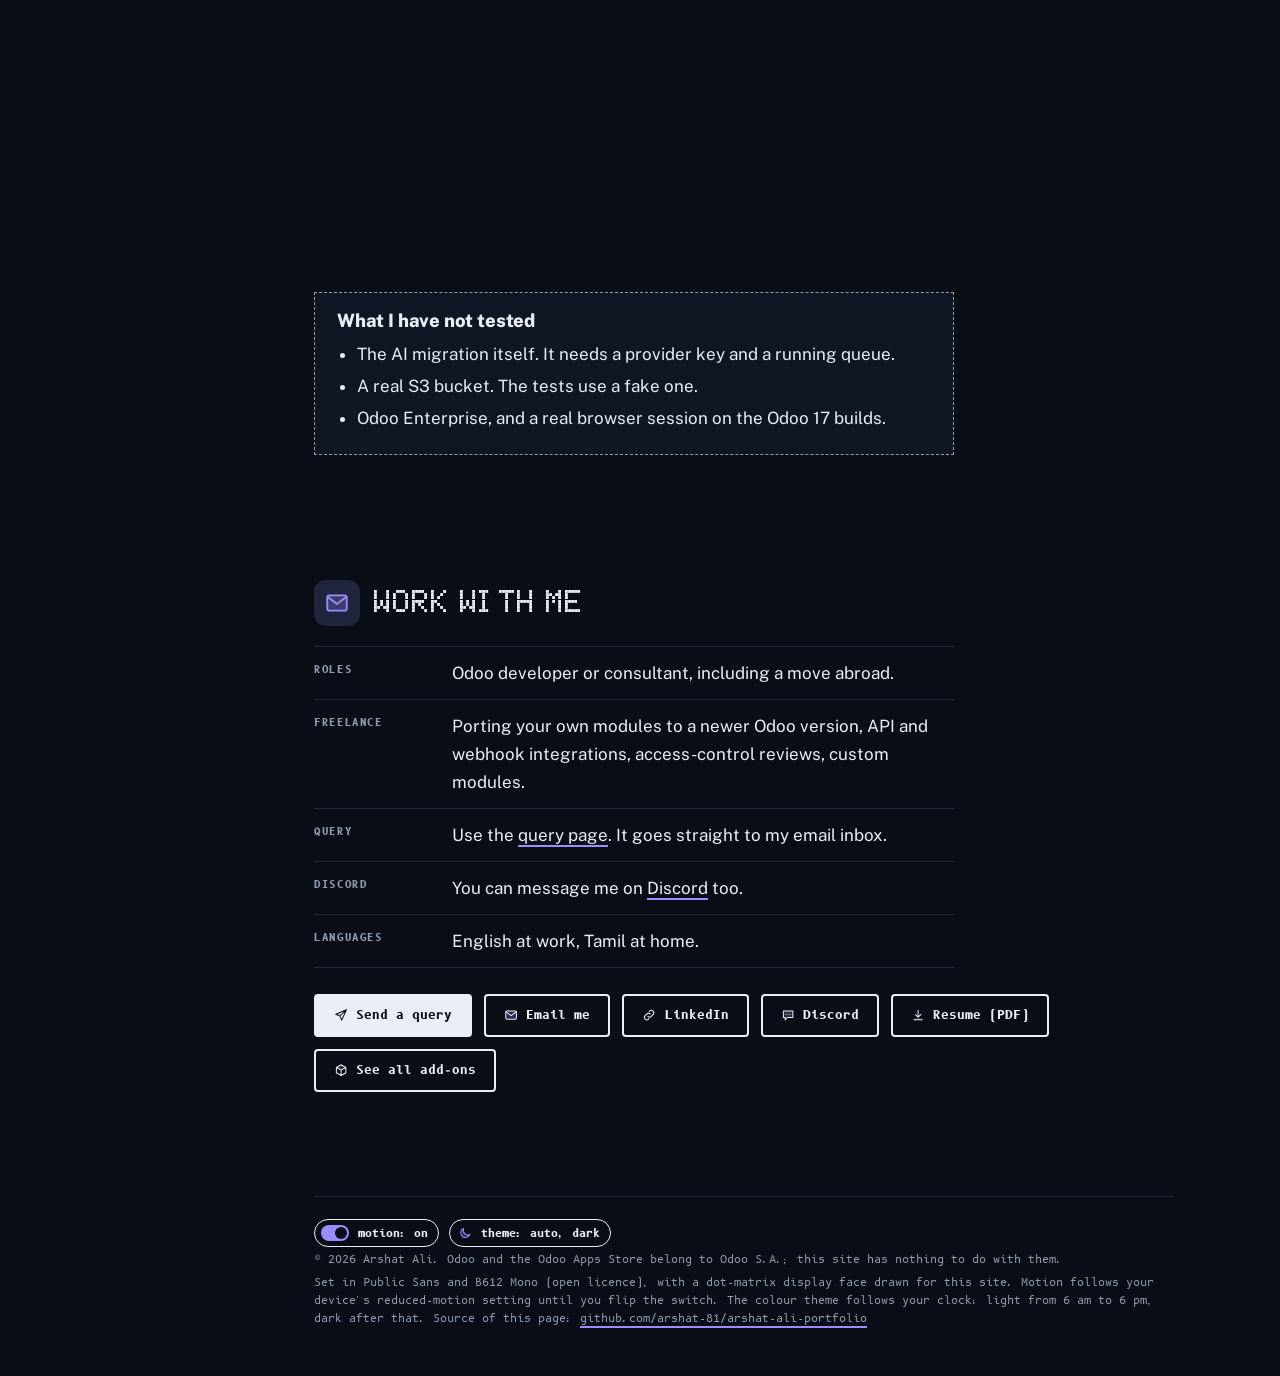
==== commit 1bfd4076: "Add files via upload" ====
--- a/index.html
+++ b/index.html
@@ -3,387 +3,444 @@
 <head>
 <meta charset="utf-8">
 <meta name="viewport" content="width=device-width, initial-scale=1">
+<meta name="color-scheme" content="light dark">
+<meta name="theme-color" content="#eef1f6">
 <title>Arshat Ali | Odoo Developer</title>
-<meta name="description" content="Arshat Ali is an Odoo developer from Tamil Nadu, India. He builds add-ons for Odoo upgrades, access control, backups, AI and integrations, and publishes 16 of them on the Odoo Apps Store.">
+<meta name="description" content="Arshat Ali writes Odoo add-ons for upgrades, access control, backups, APIs and AI. Sixteen are live on the Odoo Apps Store as ModuleDex, for Odoo 17 to 20.">
 <meta property="og:title" content="Arshat Ali | Odoo Developer">
-<meta property="og:description" content="Odoo add-ons for upgrades, access control, backups, AI and integrations, published on the Odoo Apps Store as ModuleDex.">
+<meta property="og:description" content="Sixteen Odoo add-ons, four Odoo versions, one person. Published on the Odoo Apps Store as ModuleDex.">
 <meta property="og:type" content="website">
-<link rel="icon" href="data:image/svg+xml,%3Csvg xmlns='http://www.w3.org/2000/svg' viewBox='0 0 64 64'%3E%3Crect width='64' height='64' rx='14' fill='%232a5bd7'/%3E%3Cpath d='M16 46V18l16 18 16-18v28' fill='none' stroke='white' stroke-width='6' stroke-linecap='round' stroke-linejoin='round'/%3E%3C/svg%3E">
-<style>
-:root {
-  --bg: #f6f4ee;
-  --surface: #ffffff;
-  --ink: #14202b;
-  --muted: #53636f;
-  --line: #e0dccf;
-  --accent: #2a5bd7;
-  --accent-ink: #ffffff;
-  --accent-soft: #e6ecfb;
-  --radius: 14px;
-}
-@media (prefers-color-scheme: dark) {
-  :root:not([data-theme="light"]) {
-    --bg: #0f1a24;
-    --surface: #16232f;
-    --ink: #eaf0f5;
-    --muted: #9db0bf;
-    --line: #26394a;
-    --accent: #6f95f2;
-    --accent-ink: #0f1a24;
-    --accent-soft: #1b2c44;
-  }
-}
-:root[data-theme="dark"] {
-  --bg: #0f1a24;
-  --surface: #16232f;
-  --ink: #eaf0f5;
-  --muted: #9db0bf;
-  --line: #26394a;
-  --accent: #6f95f2;
-  --accent-ink: #0f1a24;
-  --accent-soft: #1b2c44;
-}
-* { box-sizing: border-box; }
-html { scroll-behavior: smooth; }
-body {
-  margin: 0;
-  background: var(--bg);
-  color: var(--ink);
-  font: 17px/1.6 system-ui, -apple-system, "Segoe UI", Roboto, "Helvetica Neue", Arial, sans-serif;
-  -webkit-font-smoothing: antialiased;
-}
-a { color: var(--accent); text-underline-offset: 3px; }
-a:hover { text-decoration-thickness: 2px; }
-.wrap { max-width: 1040px; margin: 0 auto; padding: 0 20px; }
-h1, h2, h3 { line-height: 1.2; margin: 0; letter-spacing: -0.01em; }
-h2 { font-size: 1.7rem; margin-bottom: 8px; }
-.lead { color: var(--muted); max-width: 62ch; margin: 0 0 28px; }
-section { padding: 56px 0; border-top: 1px solid var(--line); }
-
-/* header */
-header.top { position: sticky; top: 0; z-index: 10; background: color-mix(in srgb, var(--bg) 88%, transparent); backdrop-filter: blur(8px); border-bottom: 1px solid var(--line); }
-header.top .wrap { display: flex; align-items: center; justify-content: space-between; gap: 16px; height: 58px; }
-.brand { font-weight: 700; text-decoration: none; color: var(--ink); white-space: nowrap; }
-nav { display: flex; gap: 18px; font-size: 0.95rem; flex-wrap: wrap; justify-content: flex-end; }
-nav a { color: var(--muted); text-decoration: none; }
-nav a { white-space: nowrap; }
-nav a:hover { color: var(--ink); }
-
-/* hero */
-.hero { padding: 72px 0 56px; border-top: 0; }
-.eyebrow { color: var(--accent); font-weight: 600; font-size: 0.9rem; letter-spacing: 0.04em; text-transform: uppercase; margin: 0 0 14px; }
-.hero h1 { font-size: clamp(2.1rem, 5vw, 3.2rem); max-width: 18ch; }
-.hero p.sub { font-size: 1.15rem; color: var(--muted); max-width: 58ch; margin: 18px 0 26px; }
-.cta { display: flex; flex-wrap: wrap; gap: 12px; }
-.btn { display: inline-block; padding: 11px 20px; border-radius: 999px; font-weight: 600; text-decoration: none; border: 1.5px solid var(--accent); }
-.btn.primary { background: var(--accent); color: var(--accent-ink); }
-.btn.ghost { color: var(--accent); }
-.btn:hover { filter: brightness(1.08); }
-.status { margin-top: 26px; display: inline-flex; gap: 10px; align-items: center; font-size: 0.95rem; color: var(--muted); }
-.dot { width: 9px; height: 9px; border-radius: 50%; background: #2fa36b; flex: none; }
-
-/* stats */
-.stats { display: grid; grid-template-columns: repeat(auto-fit, minmax(190px, 1fr)); gap: 14px; margin-top: 8px; }
-.stat { background: var(--surface); border: 1px solid var(--line); border-radius: var(--radius); padding: 18px 20px; }
-.stat b { display: block; font-size: 1.9rem; line-height: 1.1; }
-.stat span { color: var(--muted); font-size: 0.95rem; }
-
-/* app cards */
-.grid { display: grid; grid-template-columns: repeat(auto-fill, minmax(290px, 1fr)); gap: 18px; }
-.card { background: var(--surface); border: 1px solid var(--line); border-radius: var(--radius); overflow: hidden; display: flex; flex-direction: column; }
-.card img { display: block; width: 100%; height: auto; aspect-ratio: 2 / 1; background: var(--accent-soft); }
-.card .body { padding: 16px 18px 18px; display: flex; flex-direction: column; gap: 8px; flex: 1; }
-.card h3 { font-size: 1.1rem; }
-.card p { margin: 0; color: var(--muted); font-size: 0.97rem; }
-.tag { align-self: flex-start; font-size: 0.78rem; font-weight: 600; padding: 2px 10px; border-radius: 999px; background: var(--accent-soft); color: var(--accent); }
-.card a.more { margin-top: auto; padding-top: 6px; font-weight: 600; font-size: 0.95rem; }
-.more-note { margin-top: 22px; color: var(--muted); }
-
-/* two-column lists */
-.cols { display: grid; grid-template-columns: repeat(auto-fit, minmax(280px, 1fr)); gap: 18px; }
-.panel { background: var(--surface); border: 1px solid var(--line); border-radius: var(--radius); padding: 20px 22px; }
-.panel h3 { font-size: 1.1rem; margin-bottom: 8px; }
-.panel ul { margin: 0; padding-left: 1.1em; color: var(--muted); }
-.panel li { margin: 6px 0; }
-.panel li b { color: var(--ink); font-weight: 600; }
-
-/* timeline */
-.timeline { list-style: none; margin: 0; padding: 0; display: grid; gap: 14px; }
-.timeline li { background: var(--surface); border: 1px solid var(--line); border-radius: var(--radius); padding: 16px 20px; }
-.timeline .when { color: var(--accent); font-weight: 600; font-size: 0.9rem; }
-.timeline h3 { font-size: 1.05rem; margin: 2px 0 4px; }
-.timeline p { margin: 0; color: var(--muted); font-size: 0.97rem; }
-
-/* contact */
-.contact { display: flex; flex-wrap: wrap; gap: 12px; margin-top: 18px; }
-footer { padding: 28px 0 44px; border-top: 1px solid var(--line); color: var(--muted); font-size: 0.92rem; }
-:focus-visible { outline: 3px solid var(--accent); outline-offset: 3px; border-radius: 6px; }
-@media (max-width: 560px) {
-  nav { gap: 14px; font-size: 0.9rem; flex-wrap: nowrap; }
-  nav a.hide-sm { display: none; }
-  section { padding: 44px 0; }
-  .hero { padding-top: 48px; }
-}
-@media (prefers-reduced-motion: reduce) { html { scroll-behavior: auto; } }
-</style>
+<link rel="icon" href="data:image/svg+xml,%3Csvg xmlns='http://www.w3.org/2000/svg' viewBox='0 0 64 64'%3E%3Crect width='64' height='64' rx='14' fill='%235848c0'/%3E%3Cpath d='M17 47 32 15l15 32M23 37h18' fill='none' stroke='white' stroke-width='6' stroke-linecap='round' stroke-linejoin='round'/%3E%3C/svg%3E">
+<link rel="preload" href="fonts/matrix.woff2" as="font" type="font/woff2" crossorigin>
+<link rel="preload" href="fonts/body.woff2" as="font" type="font/woff2" crossorigin>
+<script>
+/* Motion follows the device's reduced-motion setting. The colour theme follows the visitor's own clock: light from 6 am to 6 pm, dark otherwise.
+   Both can be overridden with the switches on the page, or once with ?motion=on|off and ?theme=light|dark|auto. */
+(function () {
+  var r = document.documentElement, store = {};
+  ["motion", "theme"].forEach(function (k) { try { store[k] = localStorage.getItem(k); } catch (e) {} });
+  try {
+    var qs = new URLSearchParams(location.search), strip = false;
+    [["motion", /^(on|off)$/], ["theme", /^(light|dark|auto)$/]].forEach(function (p) {
+      var v = qs.get(p[0]);
+      if (v === null) return;
+      strip = true; qs.delete(p[0]);
+      if (p[1].test(v)) { store[p[0]] = v; try { localStorage.setItem(p[0], v); } catch (e) {} }
+    });
+    if (strip) { var rest = qs.toString(); history.replaceState(null, "", location.pathname + (rest ? "?" + rest : "") + location.hash); }
+  } catch (e) {}
+
+  var LIGHT_FROM = 6, DARK_FROM = 18;
+  function byClock() { var h = new Date().getHours(); return h >= LIGHT_FROM && h < DARK_FROM ? "light" : "dark"; }
+  window.mdxTheme = { byClock: byClock };
+  var mode = store.theme === "light" || store.theme === "dark" ? store.theme : "auto";
+  var theme = mode === "auto" ? byClock() : mode;
+  r.setAttribute("data-theme", theme);
+  r.setAttribute("data-theme-mode", mode);
+  var meta = document.querySelector('meta[name="theme-color"]');
+  if (meta) meta.setAttribute("content", theme === "dark" ? "#090e16" : "#eef1f6");
+
+  var device = !!(window.matchMedia && matchMedia("(prefers-reduced-motion: reduce)").matches);
+  var reduce = store.motion === "on" ? false : store.motion === "off" ? true : device;
+  r.classList.add("js");
+  if (reduce) r.classList.add("rm", "ready");
+  r.setAttribute("data-motion", reduce ? "off" : "on");
+  r.setAttribute("data-device-reduces", device ? "yes" : "no");
+})();
+</script>
+<noscript><style>.ln.px > span { clip-path: none !important; } [data-r], .file, .readme dl > *, .mods tbody tr, .job, .cat li, .cat header, .rows li, .edu > div { opacity: 1 !important; transform: none !important; clip-path: none !important; }</style></noscript>
+<link rel="stylesheet" href="site.css?v=8">
 </head>
 <body>
-
-<header class="top">
-  <div class="wrap">
-    <a class="brand" href="#top">Arshat Ali</a>
-    <nav aria-label="Sections">
-      <a href="#apps">Add-ons</a>
-      <a class="hide-sm" href="#how">How I build</a>
-      <a href="#work">Experience</a>
-      <a href="#contact">Contact</a>
-    </nav>
+<svg width="0" height="0" style="position:absolute" aria-hidden="true" focusable="false"><defs>
+<symbol id="i-cube" viewBox="0 0 24 24"><path class="ac" d="M12 3 20 7.5 12 12 4 7.5z"/><path d="M12 3 20 7.5v9L12 21 4 16.5v-9zM12 12v9M4 7.5 12 12l8-4.5"/></symbol>
+<symbol id="i-up" viewBox="0 0 24 24"><path class="ac" d="M3 20h5v-5h5v-5h5v10z"/><path d="M3 20h5v-5h5v-5h5M18 10V3M15 6l3-3 3 3"/></symbol>
+<symbol id="i-plug" viewBox="0 0 24 24"><path class="ac" d="M6 8h12v3a6 6 0 0 1-12 0z"/><path d="M9 3v5M15 3v5M6 8h12v3a6 6 0 0 1-12 0zM12 17v4"/></symbol>
+<symbol id="i-db" viewBox="0 0 24 24"><path class="ac" d="M4 6c0-1.7 3.6-3 8-3s8 1.3 8 3-3.6 3-8 3-8-1.3-8-3z"/><path d="M4 6c0-1.7 3.6-3 8-3s8 1.3 8 3-3.6 3-8 3-8-1.3-8-3zM4 6v12c0 1.7 3.6 3 8 3s8-1.3 8-3V6M4 12c0 1.7 3.6 3 8 3s8-1.3 8-3"/></symbol>
+<symbol id="i-shield" viewBox="0 0 24 24"><path class="ac" d="M12 3l8 3v6c0 5-3.4 8.2-8 9-4.6-.8-8-4-8-9V6z"/><path d="M12 3l8 3v6c0 5-3.4 8.2-8 9-4.6-.8-8-4-8-9V6zM8.5 12l2.5 2.5 4.5-5"/></symbol>
+<symbol id="i-test" viewBox="0 0 24 24"><path class="ac" d="M7.6 15h8.8l2.6 4.2a2 2 0 0 1-1.7 2.8H6.7A2 2 0 0 1 5 19.2z"/><path d="M9 3h6M10 3v6l-5.2 9.2A2 2 0 0 0 6.5 21h11a2 2 0 0 0 1.7-2.8L14 9V3M7.6 15h8.8"/></symbol>
+<symbol id="i-case" viewBox="0 0 24 24"><path class="ac" d="M4 8h16v5H4z"/><path d="M4 8h16v11H4zM9 8V5h6v3M4 13h16"/></symbol>
+<symbol id="i-key" viewBox="0 0 24 24"><circle class="ac" cx="8" cy="15" r="4"/><circle cx="8" cy="15" r="4"/><path d="M11 12l9-9M17 6l3 3M14 9l2 2"/></symbol>
+<symbol id="i-chat" viewBox="0 0 24 24"><path class="ac" d="M4 5h16v11H11l-4 4v-4H4z"/><path d="M4 5h16v11H11l-4 4v-4H4zM8.5 10.5h.01M12 10.5h.01M15.5 10.5h.01"/></symbol>
+<symbol id="i-clock" viewBox="0 0 24 24"><circle class="ac" cx="12" cy="12" r="9"/><circle cx="12" cy="12" r="9"/><path d="M12 7v5l3.5 2"/></symbol>
+<symbol id="i-lock" viewBox="0 0 24 24"><rect class="ac" x="5" y="11" width="14" height="9" rx="2"/><rect x="5" y="11" width="14" height="9" rx="2"/><path d="M8 11V8a4 4 0 0 1 8 0v3M12 15v2"/></symbol>
+<symbol id="i-scan" viewBox="0 0 24 24"><circle class="ac" cx="11" cy="11" r="6"/><circle cx="11" cy="11" r="6"/><path d="M20 20l-4.5-4.5"/></symbol>
+<symbol id="i-gauge" viewBox="0 0 24 24"><path class="ac" d="M4 17a8 8 0 0 1 16 0z"/><path d="M4 17a8 8 0 1 1 16 0M12 17l4-5M3 20h18"/></symbol>
+<symbol id="i-cloud" viewBox="0 0 24 24"><path class="ac" d="M7 18a4 4 0 0 1-.5-8 5.5 5.5 0 0 1 10.8-1A4.5 4.5 0 0 1 17 18z"/><path d="M7 18a4 4 0 0 1-.5-8 5.5 5.5 0 0 1 10.8-1A4.5 4.5 0 0 1 17 18zM12 11v5M9.8 13.2L12 11l2.2 2.2"/></symbol>
+<symbol id="i-box" viewBox="0 0 24 24"><path class="ac" d="M3 5h18v4H3z"/><path d="M3 5h18v4H3zM5 9v10h14V9M10 13h4"/></symbol>
+<symbol id="i-mail" viewBox="0 0 24 24"><rect class="ac" x="3" y="5" width="18" height="14" rx="2"/><rect x="3" y="5" width="18" height="14" rx="2"/><path d="M3.5 6.5 12 13l8.5-6.5"/></symbol>
+<symbol id="i-link" viewBox="0 0 24 24"><path d="M10 14a4 4 0 0 0 5.7 0l3-3a4 4 0 0 0-5.7-5.7l-1 1M14 10a4 4 0 0 0-5.7 0l-3 3a4 4 0 0 0 5.7 5.7l1-1"/></symbol>
+<symbol id="i-down" viewBox="0 0 24 24"><path class="ac" d="M5 17h14v3H5z"/><path d="M12 4v11M7.5 11 12 15.5 16.5 11M5 20h14"/></symbol>
+<symbol id="i-flip" viewBox="0 0 24 24"><path d="M20 11a8 8 0 0 0-14.5-3.5M4 4v4.5h4.5M4 13a8 8 0 0 0 14.5 3.5M20 20v-4.5h-4.5"/></symbol>
+<symbol id="i-arrow" viewBox="0 0 24 24"><path d="M5 12h14M13 6l6 6-6 6"/></symbol>
+<symbol id="i-branch" viewBox="0 0 24 24"><circle class="ac" cx="6" cy="18" r="3"/><circle cx="6" cy="18" r="3"/><circle cx="6" cy="6" r="3"/><circle cx="18" cy="9" r="3"/><path d="M6 9v6M18 12c0 4-6 3-9.2 5"/></symbol>
+<symbol id="i-users" viewBox="0 0 24 24"><circle class="ac" cx="9" cy="8" r="3.5"/><circle cx="9" cy="8" r="3.5"/><path d="M2.5 20a6.5 6.5 0 0 1 13 0M16 4.8a3.5 3.5 0 0 1 0 6.4M18 14.2a6.5 6.5 0 0 1 3.5 5.8"/></symbol>
+<symbol id="i-doc" viewBox="0 0 24 24"><path class="ac" d="M6 3h8l4 4v14H6z"/><path d="M6 3h8l4 4v14H6zM14 3v4h4M9 12h6M9 16h6"/></symbol>
+<symbol id="i-cap" viewBox="0 0 24 24"><path class="ac" d="M2 9l10-5 10 5-10 5z"/><path d="M2 9l10-5 10 5-10 5zM6 11.5V16c0 1.5 3 3 6 3s6-1.5 6-3v-4.5"/></symbol>
+<symbol id="i-pin" viewBox="0 0 24 24"><path class="ac" d="M12 21s-7-6-7-11a7 7 0 0 1 14 0c0 5-7 11-7 11z"/><path d="M12 21s-7-6-7-11a7 7 0 0 1 14 0c0 5-7 11-7 11z"/><circle cx="12" cy="10" r="2.5"/></symbol>
+<symbol id="i-code" viewBox="0 0 24 24"><path d="M8 7l-5 5 5 5M16 7l5 5-5 5M14 4l-4 16"/></symbol>
+<symbol id="i-eye" viewBox="0 0 24 24"><path class="ac" d="M2 12s4-7 10-7 10 7 10 7-4 7-10 7S2 12 2 12z"/><path d="M2 12s4-7 10-7 10 7 10 7-4 7-10 7S2 12 2 12z"/><circle cx="12" cy="12" r="3"/></symbol>
+<symbol id="i-sun" viewBox="0 0 24 24"><circle class="ac" cx="12" cy="12" r="4.5"/><circle cx="12" cy="12" r="4.5"/><path d="M12 2.5v2.2M12 19.3v2.2M2.5 12h2.2M19.3 12h2.2M5.3 5.3l1.6 1.6M17.1 17.1l1.6 1.6M18.7 5.3l-1.6 1.6M6.9 17.1l-1.6 1.6"/></symbol>
+<symbol id="i-moon" viewBox="0 0 24 24"><path class="ac" d="M20 14.5A8 8 0 0 1 9.5 4a8 8 0 1 0 10.5 10.5z"/><path d="M20 14.5A8 8 0 0 1 9.5 4a8 8 0 1 0 10.5 10.5z"/></symbol>
+<symbol id="i-send" viewBox="0 0 24 24"><path class="ac" d="M21 3 3 10.5l7 3z"/><path d="M21 3 3 10.5l7 3 3 7zM10 13.5 21 3"/></symbol>
+<symbol id="i-check" viewBox="0 0 24 24"><path d="M4 12.5l5 5L20 6.5"/></symbol>
+</defs></svg>
+<a class="skip" href="#main">Skip to content</a>
+<div id="bar" aria-hidden="true"></div>
+
+<div class="shell">
+
+<aside class="tree" aria-label="Sections of this page">
+  <a class="mark" href="#manifest" aria-label="Top of page">
+    <svg class="ring" viewBox="0 0 100 100" aria-hidden="true"><defs><path id="circ" d="M50,50 m-41,0 a41,41 0 1,1 82,0 a41,41 0 1,1 -82,0"/></defs><text><textPath href="#circ" textLength="254" lengthAdjust="spacing">ARSHAT ALI &#183; ODOO &#183; MODULEDEX &#183; SINCE 2024 &#183; </textPath></text></svg>
+    <span>A</span>
+  </a>
+  <p class="tree-root">arshat_ali/</p>
+  <nav>
+    <div class="ind" aria-hidden="true"></div>
+    <a href="#manifest"><span class="br" aria-hidden="true"></span>__manifest__.py</a>
+    <a href="#models"><span class="br" aria-hidden="true"></span>models/<small>add-ons</small></a>
+    <a href="#depends"><span class="br" aria-hidden="true"></span>depends/<small>skills</small></a>
+    <a href="#migrations"><span class="br" aria-hidden="true"></span>migrations/<small>experience</small></a>
+    <a href="#tests"><span class="br" aria-hidden="true"></span>tests/<small>how I check</small></a>
+    <a href="#readme"><span class="br" aria-hidden="true"></span>README<small>contact, cv</small></a>
+    <a href="query.html"><span class="br" aria-hidden="true"></span>query/<small>send a message</small></a>
+  </nav>
+  <div class="tree-foot">
+    <button class="motion" type="button" aria-pressed="true" title="Turn the animations on or off for this site"><span class="sw" aria-hidden="true"></span><span class="lbl">motion: on</span></button>
+    <button class="theme" type="button" title="Light by day, dark by evening. Click to choose light, dark or automatic."><svg class="ic" aria-hidden="true"><use href="#i-sun"/></svg><span class="lbl">theme: auto, light</span></button>
+    <p>Press <kbd>d</kbd> for debug mode</p>
   </div>
-</header>
-
-<main id="top">
-
-<section class="hero">
-  <div class="wrap">
-    <p class="eyebrow">Odoo developer &middot; Tamil Nadu, India</p>
-    <h1>I build the Odoo <span style="white-space:nowrap">add-ons</span> teams wish already existed.</h1>
-    <p class="sub">Upgrades, access control, backups, API access and AI for Odoo. Sixteen of them are published on the Odoo Apps Store under the name ModuleDex, for Odoo 17 to 20.</p>
-    <div class="cta">
-      <a class="btn primary" href="#apps">See the add-ons</a>
-      <a class="btn ghost" href="#contact">Get in touch</a>
-    </div>
-    <p class="status"><span class="dot" aria-hidden="true"></span> Open to Odoo roles, including relocating abroad.</p>
+</aside>
+
+<main id="main">
+
+<section id="manifest" data-file="__manifest__.py">
+  <div class="stamp">Open to work<small>roles abroad &middot; freelance</small></div>
+  <p class="file">arshat_ali/__manifest__.py</p>
+  <h1><span class="ln px" style="--l:0"><span>Odoo developer.</span></span><span class="ln l2" style="--l:1"><span>Sixteen modules, four</span></span><span class="ln l2" style="--l:2"><span>versions, <mark>one person</mark>.</span></span></h1>
+  <p class="lead" data-r>I am Arshat Ali, from Thiruvarur in Tamil Nadu. I write Odoo add-ons for upgrades, access control, backups, APIs and AI, and publish them on the Odoo Apps Store under the name ModuleDex. I have worked with Odoo since March 2024.</p>
+
+  <pre class="manifest" data-r aria-label="A manifest file describing Arshat Ali"><code><span class="cl cap" style="--i:0"># what a recruiter would call a summary</span><span class="cl" style="--i:1">{</span><span class="cl" style="--i:2">    <span class="k">"name"</span>: <span class="s">"Arshat Ali"</span>,</span><span class="cl" style="--i:3">    <span class="k">"summary"</span>: <span class="s">"Odoo developer. Upgrades, access control, APIs, AI."</span>,</span><span class="cl" style="--i:4">    <span class="k">"author"</span>: <span class="s">"ModuleDex"</span>,</span><span class="cl" style="--i:5">    <span class="k">"website"</span>: <span class="s">"arshat-ali.runs-on.dev"</span>,</span><span class="cl" style="--i:6">    <span class="k">"depends"</span>: [<span class="s">"python"</span>, <span class="s">"postgresql"</span>, <span class="s">"odoo"</span>],</span><span class="cl" style="--i:7">    <span class="k">"languages"</span>: [<span class="s">"en"</span>, <span class="s">"ta"</span>],</span><span class="cl" style="--i:8">    <span class="k">"installable"</span>: <span class="t">True</span>,</span><span class="cl" style="--i:9">    <span class="k">"application"</span>: <span class="t">True</span>,</span><span class="cl" style="--i:10">}<span class="caret" aria-hidden="true"></span></span></code></pre>
+
+  <p class="status" data-r><span><b data-count="16">16</b> add-ons live</span><span>Odoo <b>17 to 20</b></span><span><b data-count="355">355</b> tests, ten of them together</span><span>Thiruvarur, India</span></p>
+
+  <figure class="vers" data-r>
+    <div class="vcols" role="group" aria-label="Add-ons on the Odoo Apps Store, by Odoo version"></div>
+    <figcaption>Each square is one add-on, in the same place on every version. Dashed squares are not on the store for that version. Counted from the store on 26 October 2026. Pick a version to filter the list below.</figcaption>
+  </figure>
+</section>
+
+<div class="band-wrap" aria-hidden="true">
+  <div class="band" data-base="1"><div class="track"><span>mdx_mcp_server <em></em> mdx_api_gateway <em></em> mdx_object_storage <em></em> ai_module_migrator <em></em> mdx_access_manager <em></em> mdx_access_control <em></em> mdx_perf_auditor <em></em> mdx_backup_manager <em></em> mdx_credential_vault <em></em> mdx_upgrade_scanner <em></em> </span><span>mdx_mcp_server <em></em> mdx_api_gateway <em></em> mdx_object_storage <em></em> ai_module_migrator <em></em> mdx_access_manager <em></em> mdx_access_control <em></em> mdx_perf_auditor <em></em> mdx_backup_manager <em></em> mdx_credential_vault <em></em> mdx_upgrade_scanner <em></em> </span></div></div>
+</div>
+
+<section id="models" data-file="models/">
+  <p class="file">arshat_ali/models/</p>
+  <h2 data-r><span class="hi"><svg class="ic" aria-hidden="true"><use href="#i-cube"/></svg></span>Add-ons</h2>
+  <p data-r>Three I would show first, then the rest in a table. Every one is on the <a href="https://apps.odoo.com/apps/modules/browse?author=ModuleDex" target="_blank" rel="noopener">Odoo Apps Store</a>. Click a banner to flip it.</p>
+
+  <article class="readme" data-mod="ai_module_migrator">
+    <p class="path" data-r><svg class="ic" aria-hidden="true"><use href="#i-up"/></svg><b>ai_module_migrator</b>/README</p>
+    <h3 data-r>Module Migration AI</h3>
+    <figure class="flow" data-r>
+      <svg viewBox="0 0 560 150" role="img" aria-labelledby="fl1"><title id="fl1">Migration AI: a zipped module is scanned, split into one job per file, sent to the AI provider you choose, and returned as a migrated module.</title>
+        <rect class="nd" x="6" y="34" width="88" height="56" rx="8"/><text class="ft" x="50" y="58" text-anchor="middle">module</text><text class="fs" x="50" y="75" text-anchor="middle">.zip</text>
+        <rect class="nd" x="124" y="34" width="86" height="56" rx="8"/><text class="ft" x="167" y="58" text-anchor="middle">scan</text><text class="fs" x="167" y="75" text-anchor="middle">report</text>
+        <rect class="nd soft" x="240" y="34" width="96" height="56" rx="8"/><text class="ft" x="288" y="58" text-anchor="middle">job queue</text><text class="fs" x="288" y="75" text-anchor="middle">1 job a file</text>
+        <rect class="nd hot" x="366" y="34" width="96" height="56" rx="8"/><text class="ft hot-t" x="414" y="58" text-anchor="middle">AI</text><text class="fs hot-t" x="414" y="75" text-anchor="middle">your pick</text>
+        <rect class="nd" x="492" y="34" width="62" height="56" rx="8"/><text class="ft" x="523" y="58" text-anchor="middle">new</text><text class="fs" x="523" y="75" text-anchor="middle">module</text>
+        <path class="cn" d="M94 62H118"/><path class="ah" d="M124 62l-6-4v8z"/><path class="cn" d="M210 62H234"/><path class="ah" d="M240 62l-6-4v8z"/><path class="cn" d="M336 62H360"/><path class="ah" d="M366 62l-6-4v8z"/><path class="cn" d="M462 62H486"/><path class="ah" d="M492 62l-6-4v8z"/>
+        <text class="fs" x="150" y="112" text-anchor="middle">no AI key needed</text><text class="fs" x="300" y="112" text-anchor="middle">row-level locking</text><text class="fs" x="414" y="130" text-anchor="middle">retries on bad output</text>
+      </svg>
+      <figcaption>how it flows</figcaption>
+    </figure>
+    <dl>
+      <dt>Problem</dt>
+      <dd>Moving a custom module to a new Odoo version means reading every file for what changed. It is slow, and a missed rename only shows up later.</dd>
+      <dt>What it does</dt>
+      <dd>Upload a zipped module or point it at a folder on the server. It scans the code and lists what will break between your Odoo version and the target, anywhere from 11 to 20. Then it migrates file by file with the AI provider you pick: OpenAI, Gemini, Claude, Groq, DeepSeek, Ollama or any OpenAI-compatible endpoint. The static report works with no AI key at all.</dd>
+      <dt>Under the hood</dt>
+      <dd>One job per file, run by a queue I wrote for it. Jobs are claimed with <code>FOR UPDATE SKIP LOCKED</code>, stalled jobs are taken back, and failures retry with backoff. If the model sends back broken output, the job retries with the error attached. Paths inside uploaded zips are checked so an archive cannot write outside its folder.</dd>
+      <dt>Checked by</dt>
+      <dd>By hand on Odoo 17: upload, scan, static report, export. The AI migration needs a provider key and a running queue, so it is not under automated tests.</dd>
+    </dl>
+    <figure class="flip" data-tilt data-cursor="flip" data-r>
+      <div class="flip-in">
+        <div class="face front"><img src="img/ai_module_migrator.webp" width="800" height="400" loading="lazy" alt="Store banner for Module Migration AI"><span class="depth">Odoo 17 to 20</span></div>
+        <div class="face back" aria-hidden="true"><div><b>11 to 20</b><span>Odoo versions it reads</span></div><div><b>7</b><span>AI providers to choose from</span></div><div><b>by hand</b><span>how the AI step is tested</span></div></div>
+      </div>
+      <button class="flip-btn" type="button" aria-pressed="false" aria-label="Flip the card to see key facts about Module Migration AI">flip <svg class="ic" aria-hidden="true"><use href="#i-flip"/></svg></button>
+    </figure>
+    <p style="margin-top:14px" data-r><a class="go" href="https://apps.odoo.com/apps/modules/19.0/ai_module_migrator/" target="_blank" rel="noopener">open the store page <svg class="ic" aria-hidden="true"><use href="#i-arrow"/></svg></a></p>
+  </article>
+
+  <article class="readme" data-mod="mdx_mcp_server">
+    <p class="path" data-r><svg class="ic" aria-hidden="true"><use href="#i-chat"/></svg><b>mdx_mcp_server</b>/README</p>
+    <h3 data-r>MCP Server &amp; Audit</h3>
+    <figure class="flow" data-r>
+      <svg viewBox="0 0 560 160" role="img" aria-labelledby="fl2"><title id="fl2">MCP Server: Claude, ChatGPT or Cursor call the MCP server, which checks tool permissions, holds writes for approval and logs every call, then acts in Odoo as the key's user.</title>
+        <rect class="nd" x="6" y="14" width="84" height="30" rx="7"/><text class="ft" x="48" y="33" text-anchor="middle">Claude</text>
+        <rect class="nd" x="6" y="64" width="84" height="30" rx="7"/><text class="ft" x="48" y="83" text-anchor="middle">ChatGPT</text>
+        <rect class="nd" x="6" y="114" width="84" height="30" rx="7"/><text class="ft" x="48" y="133" text-anchor="middle">Cursor</text>
+        <rect class="nd hot" x="190" y="22" width="170" height="116" rx="10"/><text class="ft hot-t" x="275" y="50" text-anchor="middle">MCP server</text><text class="fs hot-t" x="275" y="76" text-anchor="middle">tool permissions</text><text class="fs hot-t" x="275" y="96" text-anchor="middle">approval for writes</text><text class="fs hot-t" x="275" y="116" text-anchor="middle">call log</text>
+        <rect class="nd soft" x="424" y="46" width="130" height="68" rx="10"/><text class="ft" x="489" y="76" text-anchor="middle">Odoo</text><text class="fs" x="489" y="95" text-anchor="middle">as the key's user</text>
+        <path class="cn" d="M90 29C140 29 140 80 184 80"/><path class="cn" d="M90 79H184"/><path class="cn" d="M90 129C140 129 140 80 184 80"/><path class="ah" d="M190 80l-6-4v8z"/>
+        <path class="cn" d="M360 80H418"/><path class="ah" d="M424 80l-6-4v8z"/>
+      </svg>
+      <figcaption>how it flows</figcaption>
+    </figure>
+    <dl>
+      <dt>Problem</dt>
+      <dd>An AI assistant that can reach Odoo needs limits. Handing it one all-powerful key is how a chatbot ends up editing invoices.</dd>
+      <dt>What it does</dt>
+      <dd>Speaks the Model Context Protocol (2025-06-18) over streamable HTTP, so Claude, ChatGPT or Cursor can search and read records and, if you allow it, change them. Each tool has its own permission. A write can wait for a person to approve it, and every call is logged.</dd>
+      <dt>Under the hood</dt>
+      <dd>Calls run as the key's user, never as root, so Odoo's own access rules still apply. Sensitive fields are masked even for administrators. A dry run shows what a write would do and changes nothing.</dd>
+      <dt>Checked by</dt>
+      <dd>29 tests on Odoo 17. Among them: a write that needs approval does not write until someone approves it, and rejecting it leaves the record alone.</dd>
+    </dl>
+    <figure class="flip" data-tilt data-cursor="flip" data-r>
+      <div class="flip-in">
+        <div class="face front"><img src="img/mdx_mcp_server.webp" width="800" height="400" loading="lazy" alt="Store banner for MCP Server and Audit"><span class="depth">Odoo 17 to 20</span></div>
+        <div class="face back" aria-hidden="true"><div><b>29</b><span>tests on Odoo 17</span></div><div><b>2025-06-18</b><span>MCP protocol version</span></div><div><b>per tool</b><span>permissions and approvals</span></div></div>
+      </div>
+      <button class="flip-btn" type="button" aria-pressed="false" aria-label="Flip the card to see key facts about MCP Server and Audit">flip <svg class="ic" aria-hidden="true"><use href="#i-flip"/></svg></button>
+    </figure>
+    <p style="margin-top:14px" data-r><a class="go" href="https://apps.odoo.com/apps/modules/19.0/mdx_mcp_server/" target="_blank" rel="noopener">open the store page <svg class="ic" aria-hidden="true"><use href="#i-arrow"/></svg></a></p>
+  </article>
+
+  <article class="readme" data-mod="mdx_api_gateway">
+    <p class="path" data-r><svg class="ic" aria-hidden="true"><use href="#i-plug"/></svg><b>mdx_api_gateway</b>/README</p>
+    <h3 data-r>REST API</h3>
+    <figure class="flow" data-r>
+      <svg viewBox="0 0 560 140" role="img" aria-labelledby="fl3"><title id="fl3">REST API: an integration such as a Shopify sync uses its own key, which maps to a profile of allowed models, fields, IPs and expiry, then reaches Odoo; webhooks go back out signed and retried.</title>
+        <rect class="nd" x="6" y="30" width="100" height="56" rx="8"/><text class="ft" x="56" y="54" text-anchor="middle">Shopify sync</text><text class="fs" x="56" y="71" text-anchor="middle">its own key</text>
+        <rect class="nd hot" x="150" y="20" width="150" height="76" rx="10"/><text class="ft hot-t" x="225" y="44" text-anchor="middle">profile</text><text class="fs hot-t" x="225" y="64" text-anchor="middle">models, fields</text><text class="fs hot-t" x="225" y="81" text-anchor="middle">IP, expiry, scope</text>
+        <rect class="nd soft" x="344" y="30" width="70" height="56" rx="8"/><text class="ft" x="379" y="63" text-anchor="middle">Odoo</text>
+        <rect class="nd" x="470" y="30" width="84" height="56" rx="8"/><text class="ft" x="512" y="54" text-anchor="middle">receiver</text><text class="fs" x="512" y="71" text-anchor="middle">webhook</text>
+        <path class="cn" d="M106 58H144"/><path class="ah" d="M150 58l-6-4v8z"/><path class="cn" d="M300 58H338"/><path class="ah" d="M344 58l-6-4v8z"/><path class="cn" d="M414 58H464"/><path class="ah" d="M470 58l-6-4v8z"/>
+        <text class="fs" x="225" y="120" text-anchor="middle">audit log of every call</text><text class="fs" x="442" y="104" text-anchor="middle">signed, retried</text>
+      </svg>
+      <figcaption>how it flows</figcaption>
+    </figure>
+    <dl>
+      <dt>Problem</dt>
+      <dd>Odoo's own RPC answers to one global key that reaches everything its user can. Give that key to a Shopify sync and you have given it the whole database.</dd>
+      <dt>What it does</dt>
+      <dd>Each integration gets its own key and profile: which models, which fields, which operations, an optional IP allowlist, an expiry date, or OAuth client credentials. On top of that sit bulk updates, upsert by external id, grouped aggregates, import and export, background jobs, signed webhooks with retries, an OpenAPI description cut down to the profile, and an audit log.</dd>
+      <dt>Under the hood</dt>
+      <dd>Every request is checked against the profile first and Odoo's access rules second, so a profile can only narrow what a user may do. On Odoo 17 the keys have no expiry column of their own, so the gateway keeps the expiry on its own record and enforces it on every call.</dd>
+      <dt>Checked by</dt>
+      <dd>98 tests on Odoo 17, including one that makes sure an ordinary global Odoo key is refused by the gateway.</dd>
+    </dl>
+    <figure class="flip" data-tilt data-cursor="flip" data-r>
+      <div class="flip-in">
+        <div class="face front"><img src="img/mdx_api_gateway.webp" width="800" height="400" loading="lazy" alt="Store banner for the Odoo REST API add-on"><span class="depth">Odoo 17 to 20</span></div>
+        <div class="face back" aria-hidden="true"><div><b>98</b><span>tests on Odoo 17</span></div><div><b>per key</b><span>models, fields, IPs and expiry</span></div><div><b>signed</b><span>webhooks, retried until answered</span></div></div>
+      </div>
+      <button class="flip-btn" type="button" aria-pressed="false" aria-label="Flip the card to see key facts about the REST API add-on">flip <svg class="ic" aria-hidden="true"><use href="#i-flip"/></svg></button>
+    </figure>
+    <p style="margin-top:14px" data-r><a class="go" href="https://apps.odoo.com/apps/modules/19.0/mdx_api_gateway/" target="_blank" rel="noopener">open the store page <svg class="ic" aria-hidden="true"><use href="#i-arrow"/></svg></a></p>
+  </article>
+
+  <table class="mods">
+    <thead><tr><th>Module</th><th>What it does</th><th class="n">Tests</th></tr></thead>
+    <tbody>
+      <tr data-mod="mdx_object_storage"><td><span class="tn"><svg class="ic" aria-hidden="true"><use href="#i-cloud"/></svg>mdx_object_storage</span></td><td><b>S3 Attachment Storage</b>Moves the filestore into an S3-compatible bucket. Work carries on if the bucket is down, and backups still include bucket files.</td><td class="n">57<span class="bar" style="--w:57%"></span></td></tr>
+      <tr data-mod="mdx_upgrade_scanner"><td><span class="tn"><svg class="ic" aria-hidden="true"><use href="#i-scan"/></svg>mdx_upgrade_scanner</span></td><td><b>Upgrade Scanner<span class="free">FREE</span></b>Finds deprecated or removed Odoo API. Each rule records the release that marked it and the release that removed it.</td><td class="n">47<span class="bar" style="--w:47%"></span></td></tr>
+      <tr data-mod="mdx_access_control"><td><span class="tn"><svg class="ic" aria-hidden="true"><use href="#i-users"/></svg>mdx_access_control</span></td><td><b>User Access Control</b>Profiles that hide fields, buttons, tabs and menus or block models. Preview a profile before it is enforced; blocked attempts are logged.</td><td class="n">37<span class="bar" style="--w:37%"></span></td></tr>
+      <tr data-mod="mdx_perf_auditor"><td><span class="tn"><svg class="ic" aria-hidden="true"><use href="#i-gauge"/></svg>mdx_perf_auditor</span></td><td><b>Performance Auditor</b>More than 40 read-only checks on the database, the ORM and scheduled jobs, each with a plain recommendation.</td><td class="n">31<span class="bar" style="--w:31%"></span></td></tr>
+      <tr data-mod="mdx_access_manager"><td><span class="tn"><svg class="ic" aria-hidden="true"><use href="#i-key"/></svg>mdx_access_manager</span></td><td><b>Access Rights Manager</b>What each user can really do, with a why on every row, a two-user comparison and a log of access changes.</td><td class="n">29<span class="bar" style="--w:29%"></span></td></tr>
+      <tr data-mod="mdx_backup_manager"><td><span class="tn"><svg class="ic" aria-hidden="true"><use href="#i-box"/></svg>mdx_backup_manager</span></td><td><b>Database Backup</b>Scheduled backups in Odoo's own restore format. Destination passwords are stored encrypted.</td><td class="n">17<span class="bar" style="--w:17%"></span></td></tr>
+      <tr data-mod="mdx_credential_vault"><td><span class="tn"><svg class="ic" aria-hidden="true"><use href="#i-lock"/></svg>mdx_credential_vault</span></td><td><b>Credential Encryption<span class="free">FREE</span></b>Encrypts stored secrets such as mail passwords and API keys, and upgrades existing plaintext values.</td><td class="n">10<span class="bar" style="--w:10%"></span></td></tr>
+    </tbody>
+  </table>
+  <p class="note" data-r>Test counts are for the Odoo 17 builds; the bars are drawn out of 100. Six more add-ons are on the store page: a SQL query builder, an XML ID finder, an access rights simulator, a BigCommerce connector, a login page designer with PIN and QR sign-in, and a tool that keeps debug mode on after module upgrades.</p>
+</section>
+
+<section id="depends" data-file="depends/">
+  <p class="file">arshat_ali/depends/</p>
+  <h2 data-r><span class="hi"><svg class="ic" aria-hidden="true"><use href="#i-code"/></svg></span>Skills</h2>
+  <p data-r>What I use, and the work behind each line.</p>
+  <ul class="tools" data-r aria-label="Main tools">
+    <li>Python</li><li>PostgreSQL</li><li>JavaScript</li><li>XML and QWeb</li><li>OWL</li><li>Git</li><li>REST</li><li>GraphQL</li><li>OAuth2</li><li>Webhooks</li><li>MCP</li>
+  </ul>
+
+  <article class="cat">
+    <header><span class="ci"><svg class="ic" aria-hidden="true"><use href="#i-code"/></svg></span><span class="no">01</span><h3>Odoo development</h3></header>
+    <ul>
+      <li><b>Python and the ORM</b><span>Sixteen published add-ons, plus client modules at Tefugen and Otibro.</span></li>
+      <li><b>Views and QWeb</b><span>Invoice, quotation and sales-order reports at Otibro. Purchase reports at Tefugen.</span></li>
+      <li><b>OWL and JavaScript</b><span>Components in four add-ons: the Performance Auditor dashboard, the Login Page Designer, Migration AI and the REST API.</span></li>
+      <li><b>Cron jobs and wizards</b><span>Scheduled backups, a job queue, retried webhooks, a preview step before an access profile goes live.</span></li>
+      <li><b>Versions</b><span>Odoo 11, and 16 to 20.</span></li>
+    </ul>
+  </article>
+
+  <article class="cat">
+    <header><span class="ci"><svg class="ic" aria-hidden="true"><use href="#i-up"/></svg></span><span class="no">02</span><h3>Upgrades and ports</h3></header>
+    <ul>
+      <li><b>Version migrations</b><span>Odoo 16 to 18 at Otibro. Modules for an Odoo 11 to 19 upgrade at Tefugen.</span></li>
+      <li><b>Porting add-ons</b><span>Built for 19 and carried to 17, 18 and 20 (13, 14 and 12 of them are on the store for those versions today), with a written list of what differs each time.</span></li>
+      <li><b>Deprecation scanning</b><span>Upgrade Scanner: every rule knows the release that marked an API and the release that removed it.</span></li>
+      <li><b>Migration tooling</b><span>Migration AI: a static report, then AI migration file by file, for Odoo 11 to 20.</span></li>
+    </ul>
+  </article>
+
+  <article class="cat">
+    <header><span class="ci"><svg class="ic" aria-hidden="true"><use href="#i-plug"/></svg></span><span class="no">03</span><h3>Integrations and APIs</h3></header>
+    <ul>
+      <li><b>REST, webhooks, OAuth2</b><span>Scoped keys, signed webhooks with retries, OAuth client credentials.</span></li>
+      <li><b>MCP</b><span>A server that lets AI assistants work with Odoo, with approvals and an audit log.</span></li>
+      <li><b>E-commerce</b><span>A BigCommerce connector built from scratch: products, stock, orders, refunds, webhooks, rate-limit retries. An existing Shopify connector extended.</span></li>
+      <li><b>Messaging and Google</b><span>WhatsApp Cloud API template management and message logs. A contribution to a Google Merchant Center OAuth2 integration.</span></li>
+    </ul>
+  </article>
+
+  <article class="cat">
+    <header><span class="ci"><svg class="ic" aria-hidden="true"><use href="#i-db"/></svg></span><span class="no">04</span><h3>Data and infrastructure</h3></header>
+    <ul>
+      <li><b>PostgreSQL and SQL</b><span>Row-level locking in a job queue, database checks in the Performance Auditor, a stock correction across 1,442 products.</span></li>
+      <li><b>Backups and storage</b><span>Backups in Odoo's restore format. The filestore in S3-compatible storage.</span></li>
+      <li><b>Encryption</b><span>Secrets encrypted at rest, with a safe path from existing plaintext.</span></li>
+    </ul>
+  </article>
+
+  <article class="cat">
+    <header><span class="ci"><svg class="ic" aria-hidden="true"><use href="#i-shield"/></svg></span><span class="no">05</span><h3>Security and access</h3></header>
+    <ul>
+      <li><b>Access rights and record rules</b><span>Two add-ons that explain them and restrict them. Menu access work at Tefugen.</span></li>
+      <li><b>Least privilege</b><span>Scoped API keys. AI calls that run as the key's user, never as root.</span></li>
+      <li><b>Audit trails</b><span>Logs of API requests, AI tool calls and blocked attempts.</span></li>
+    </ul>
+  </article>
+
+  <article class="cat">
+    <header><span class="ci"><svg class="ic" aria-hidden="true"><use href="#i-test"/></svg></span><span class="no">06</span><h3>Quality</h3></header>
+    <ul>
+      <li><b>Automated tests</b><span>355 tests across ten add-ons, run together on a fresh Odoo 17 database.</span></li>
+      <li><b>Real checks</b><span>Installs on an empty database, and real pg_dump backups run through the hooks.</span></li>
+      <li><b>Static analysis</b><span>Python AST and XML scanning for deprecated APIs.</span></li>
+    </ul>
+  </article>
+
+  <article class="cat">
+    <header><span class="ci"><svg class="ic" aria-hidden="true"><use href="#i-case"/></svg></span><span class="no">07</span><h3>Business domains</h3></header>
+    <ul>
+      <li><b>Sales, purchasing, inventory</b><span>Procurement, bill-of-materials and reporting changes for a manufacturer (GEECO).</span></li>
+      <li><b>Finance and tax</b><span>GST invoicing and reports. Indian financial-year numbering.</span></li>
+      <li><b>HR</b><span>Attendance, overtime and shift allocation (TREAT).</span></li>
+      <li><b>Retail and e-commerce</b><span>A Shopify-connected retailer on Odoo 19.</span></li>
+    </ul>
+  </article>
+</section>
+
+<section id="migrations" data-file="migrations/">
+  <p class="file">arshat_ali/migrations/</p>
+  <h2 data-r><span class="hi"><svg class="ic" aria-hidden="true"><use href="#i-case"/></svg></span>Experience</h2>
+  <ol class="jobs">
+    <li class="job open">
+      <button class="job-head" type="button" aria-expanded="true" aria-controls="job-1">
+        <time datetime="2025-12">2025-12 to now</time>
+        <span class="who"><b>Engineer</b><span><svg class="ic" aria-hidden="true"><use href="#i-pin"/></svg>Tefugen Technologies, Tiruchirappalli</span></span>
+        <span class="pm" aria-hidden="true"></span>
+      </button>
+      <div class="job-body" id="job-1"><div class="inner">
+        <ul>
+          <li>Migrated quality-assurance, customer-support, SMS and GST reporting modules for Bestomart's Odoo 11-to-19 upgrade; extended its existing Shopify connector.</li>
+          <li>Built GEECO stock-correction tooling: updated quantities for 1,442 products and reset stock for a 584-product list, with a UI workflow.</li>
+          <li>Built WhatsApp Cloud API template management, approval-status sync and message logs; contributed to a Google Merchant Center OAuth2 integration.</li>
+          <li>Implemented assigned GEECO procurement, bill-of-materials and reporting changes, and TREAT attendance, overtime and shift-allocation tasks.</li>
+        </ul>
+        <p class="also">Also worked on: purchase reports, financial-year numbering, menu access and notifications.</p>
+      </div></div>
+    </li>
+    <li class="job">
+      <button class="job-head" type="button" aria-expanded="false" aria-controls="job-2">
+        <time datetime="2025-01">2025-01 to 2025-11</time>
+        <span class="who"><b>Technical Consultant Trainee</b><span><svg class="ic" aria-hidden="true"><use href="#i-pin"/></svg>Otibro Techni, Coimbatore</span></span>
+        <span class="pm" aria-hidden="true"></span>
+      </button>
+      <div class="job-body" id="job-2"><div class="inner">
+        <ul>
+          <li>Migrated and customised Odoo 16-to-18 models, views and workflows.</li>
+          <li>Developed QWeb invoices, quotations and sales-order reports.</li>
+        </ul>
+      </div></div>
+    </li>
+    <li class="job">
+      <button class="job-head" type="button" aria-expanded="false" aria-controls="job-3">
+        <time datetime="2024-03">2024-03 to 2024-12</time>
+        <span class="who"><b>Odoo Developer Intern</b><span><svg class="ic" aria-hidden="true"><use href="#i-pin"/></svg>Otibro Techni, Chennai</span></span>
+        <span class="pm" aria-hidden="true"></span>
+      </button>
+      <div class="job-body" id="job-3"><div class="inner">
+        <ul>
+          <li>Customised sales, inventory and finance modules and QWeb reports using Python and PostgreSQL.</li>
+        </ul>
+      </div></div>
+    </li>
+  </ol>
+  <p class="note" data-r>Prefer a document? <a href="Arshat_Ali_Resume.pdf" download>Download the one-page resume (PDF)</a>.</p>
+  <div class="edu">
+    <div><svg class="ic" aria-hidden="true"><use href="#i-cap"/></svg>Master of Computer Applications, BIT Campus, Anna University <span>2022 to 2024</span></div>
+    <div><svg class="ic" aria-hidden="true"><use href="#i-cap"/></svg>Bachelor of Computer Applications, Jamal Mohamed College <span>2019 to 2022</span></div>
+    <div><svg class="ic" aria-hidden="true"><use href="#i-chat"/></svg>English, professional working proficiency <span>Tamil, native</span></div>
   </div>
 </section>
 
-<section aria-label="At a glance">
-  <div class="wrap">
-    <div class="stats">
-      <div class="stat"><b>16</b><span>add-ons live on the Odoo Apps Store</span></div>
-      <div class="stat"><b>17 &ndash; 20</b><span>Odoo versions the add-ons are built for</span></div>
-      <div class="stat"><b>355</b><span>automated tests passing across ten of them, on a fresh Odoo 17 database</span></div>
-      <div class="stat"><b>2024</b><span>working with Odoo since March</span></div>
-    </div>
+<div class="band-wrap" aria-hidden="true">
+  <div class="band out" data-base="-1"><div class="track"><span>17.0 <em></em> 18.0 <em></em> 19.0 <em></em> 20.0 <em></em> ORM <em></em> QWeb <em></em> OWL <em></em> PostgreSQL <em></em> REST <em></em> OAuth2 <em></em> webhooks <em></em> MCP <em></em> </span><span>17.0 <em></em> 18.0 <em></em> 19.0 <em></em> 20.0 <em></em> ORM <em></em> QWeb <em></em> OWL <em></em> PostgreSQL <em></em> REST <em></em> OAuth2 <em></em> webhooks <em></em> MCP <em></em> </span></div></div>
+</div>
+
+<section id="tests" data-file="tests/">
+  <p class="file">arshat_ali/tests/</p>
+  <h2 data-r><span class="hi"><svg class="ic" aria-hidden="true"><use href="#i-test"/></svg></span>How I check my work</h2>
+  <p data-r>Most of the add-ons ship with their own tests. On 25 October I moved ten of them from Odoo 18 down to Odoo 17 and ran all 355 tests together on a fresh database.</p>
+  <p data-r>The first runs failed in places I had not expected. A view field that Odoo 17 insists on declaring. An API key function with a different signature. A cron job with no failure counter, which a performance check depended on. Each one turned up in an install or a test, not in a customer's database.</p>
+  <div class="cannot" data-r>
+    <h3>What I have not tested</h3>
+    <ul>
+      <li>The AI migration itself. It needs a provider key and a running queue.</li>
+      <li>A real S3 bucket. The tests use a fake one.</li>
+      <li>Odoo Enterprise, and a real browser session on the Odoo 17 builds.</li>
+    </ul>
   </div>
 </section>
 
-<section id="apps">
-  <div class="wrap">
-    <h2>Add-ons on the Odoo Apps Store</h2>
-    <p class="lead">Each one solves a problem I kept running into on real Odoo projects. The screenshots are the store banners; follow a link to read the full listing.</p>
-
-    <div class="grid">
-
-      <article class="card">
-        <img src="img/ai_module_migrator.webp" width="800" height="400" loading="lazy" alt="Odoo Module Migration AI banner">
-        <div class="body">
-          <span class="tag">Upgrades</span>
-          <h3>Odoo Module Migration AI</h3>
-          <p>Moves a custom add-on between Odoo versions 11 to 20. It scans the module, writes a report of what will break, then uses AI to migrate it file by file through its own job queue.</p>
-          <a class="more" href="https://apps.odoo.com/apps/modules/19.0/ai_module_migrator/" target="_blank" rel="noopener">View on the Apps Store &rarr;</a>
-        </div>
-      </article>
-
-      <article class="card">
-        <img src="img/mdx_upgrade_scanner.webp" width="800" height="400" loading="lazy" alt="Odoo Upgrade Scanner banner">
-        <div class="body">
-          <span class="tag">Upgrades &middot; free</span>
-          <h3>Odoo Upgrade Scanner</h3>
-          <p>Finds code that Odoo has deprecated or removed. Each rule records which release marked it and which release removed it, so you can see what is already gone and what goes next.</p>
-          <a class="more" href="https://apps.odoo.com/apps/modules/19.0/mdx_upgrade_scanner/" target="_blank" rel="noopener">View on the Apps Store &rarr;</a>
-        </div>
-      </article>
-
-      <article class="card">
-        <img src="img/mdx_mcp_server.webp" width="800" height="400" loading="lazy" alt="Odoo MCP Server banner">
-        <div class="body">
-          <span class="tag">AI</span>
-          <h3>Odoo MCP Server</h3>
-          <p>Lets AI assistants such as Claude and ChatGPT work with Odoo over the Model Context Protocol, with per-tool permissions, approvals and a log of every call.</p>
-          <a class="more" href="https://apps.odoo.com/apps/modules/19.0/mdx_mcp_server/" target="_blank" rel="noopener">View on the Apps Store &rarr;</a>
-        </div>
-      </article>
-
-      <article class="card">
-        <img src="img/mdx_api_gateway.webp" width="800" height="400" loading="lazy" alt="Odoo REST API banner">
-        <div class="body">
-          <span class="tag">Integrations</span>
-          <h3>Odoo REST API</h3>
-          <p>One key per integration, each reaching only the models and fields it needs. Adds signed webhooks and an audit log of every request.</p>
-          <a class="more" href="https://apps.odoo.com/apps/modules/19.0/mdx_api_gateway/" target="_blank" rel="noopener">View on the Apps Store &rarr;</a>
-        </div>
-      </article>
-
-      <article class="card">
-        <img src="img/mdx_access_manager.webp" width="800" height="400" loading="lazy" alt="Odoo Access Rights Manager banner">
-        <div class="body">
-          <span class="tag">Security</span>
-          <h3>Odoo Access Rights Manager</h3>
-          <p>Shows what each user can really do, with a &ldquo;why?&rdquo; on every row, side-by-side comparison of two users and a log of access changes.</p>
-          <a class="more" href="https://apps.odoo.com/apps/modules/19.0/mdx_access_manager/" target="_blank" rel="noopener">View on the Apps Store &rarr;</a>
-        </div>
-      </article>
-
-      <article class="card">
-        <img src="img/mdx_access_control.webp" width="800" height="400" loading="lazy" alt="Odoo User Access Control banner">
-        <div class="body">
-          <span class="tag">Security</span>
-          <h3>Odoo User Access Control</h3>
-          <p>Profiles that hide fields, buttons, tabs and menus or block whole models for chosen users. You can preview a profile before turning it on, and blocked attempts are logged.</p>
-          <a class="more" href="https://apps.odoo.com/apps/modules/19.0/mdx_access_control/" target="_blank" rel="noopener">View on the Apps Store &rarr;</a>
-        </div>
-      </article>
-
-      <article class="card">
-        <img src="img/mdx_object_storage.webp" width="800" height="400" loading="lazy" alt="S3 Attachment Storage banner">
-        <div class="body">
-          <span class="tag">Infrastructure</span>
-          <h3>S3 Attachment Storage</h3>
-          <p>Moves the Odoo filestore into an S3-compatible bucket such as Amazon S3, MinIO or Ceph. If the bucket is unreachable, work carries on and files upload later. Backups still include the bucket files.</p>
-          <a class="more" href="https://apps.odoo.com/apps/modules/19.0/mdx_object_storage/" target="_blank" rel="noopener">View on the Apps Store &rarr;</a>
-        </div>
-      </article>
-
-      <article class="card">
-        <img src="img/mdx_backup_manager.webp" width="800" height="400" loading="lazy" alt="Odoo database backup banner">
-        <div class="body">
-          <span class="tag">Infrastructure</span>
-          <h3>Odoo Database Backup</h3>
-          <p>Scheduled backups in Odoo&rsquo;s own restore format: database dump, manifest and filestore. Destination passwords are stored encrypted.</p>
-          <a class="more" href="https://apps.odoo.com/apps/modules/19.0/mdx_backup_manager/" target="_blank" rel="noopener">View on the Apps Store &rarr;</a>
-        </div>
-      </article>
-
-      <article class="card">
-        <img src="img/mdx_perf_auditor.webp" width="800" height="400" loading="lazy" alt="Odoo Performance Auditor banner">
-        <div class="body">
-          <span class="tag">Infrastructure</span>
-          <h3>Odoo Performance Auditor</h3>
-          <p>A read-only audit of the database, the ORM and scheduled jobs. More than 40 checks, each with a plain recommendation, and a dashboard to track findings over time.</p>
-          <a class="more" href="https://apps.odoo.com/apps/modules/19.0/mdx_perf_auditor/" target="_blank" rel="noopener">View on the Apps Store &rarr;</a>
-        </div>
-      </article>
-
-      <article class="card">
-        <img src="img/mdx_credential_vault.webp" width="800" height="400" loading="lazy" alt="Odoo Credential Encryption banner">
-        <div class="body">
-          <span class="tag">Security &middot; free</span>
-          <h3>Odoo Credential Encryption</h3>
-          <p>Encrypts stored secrets such as mail passwords and API keys in the database, and upgrades existing plaintext values safely.</p>
-          <a class="more" href="https://apps.odoo.com/apps/modules/19.0/mdx_credential_vault/" target="_blank" rel="noopener">View on the Apps Store &rarr;</a>
-        </div>
-      </article>
-
-    </div>
-
-    <p class="more-note">Also published: a SQL query builder, an XML ID finder, an access rights simulator and a few more. <a href="https://apps.odoo.com/apps/modules/browse?author=ModuleDex" target="_blank" rel="noopener">See the full list on the Odoo Apps Store &rarr;</a></p>
+<section id="readme" data-file="README">
+  <p class="file">arshat_ali/README</p>
+  <h2 data-r><span class="hi"><svg class="ic" aria-hidden="true"><use href="#i-mail"/></svg></span>Work with me</h2>
+  <ul class="rows">
+    <li><span>Roles</span><div>Odoo developer or consultant, including a move abroad.</div></li>
+    <li><span>Freelance</span><div>Porting your own modules to a newer Odoo version, API and webhook integrations, access-control reviews, custom modules.</div></li>
+    <li><span>Query</span><div>Use the <a href="query.html">query page</a>. It goes straight to my email inbox.</div></li>
+    <li><span>Discord</span><div>You can message me on <a href="https://discord.com/users/761956568677482516" target="_blank" rel="noopener">Discord</a> too.</div></li>
+    <li><span>Languages</span><div>English at work, Tamil at home.</div></li>
+  </ul>
+  <div class="links" id="links" data-r>
+    <a class="btn main" href="query.html"><svg class="ic" aria-hidden="true"><use href="#i-send"/></svg>Send a query</a>
+    <a class="btn" href="https://discord.com/users/761956568677482516" target="_blank" rel="noopener"><svg class="ic" aria-hidden="true"><use href="#i-chat"/></svg>Discord</a>
+    <a class="btn" href="Arshat_Ali_Resume.pdf" download><svg class="ic" aria-hidden="true"><use href="#i-down"/></svg>Resume (PDF)</a>
+    <a class="btn" href="https://apps.odoo.com/apps/modules/browse?author=ModuleDex" target="_blank" rel="noopener"><svg class="ic" aria-hidden="true"><use href="#i-cube"/></svg>See all add-ons</a>
   </div>
-</section>
-
-<section id="how">
-  <div class="wrap">
-    <h2>How I build</h2>
-    <p class="lead">Things I do on every add-on, and can point to in the code.</p>
-    <div class="cols">
-      <div class="panel">
-        <h3>Tested, then ported</h3>
-        <ul>
-          <li>Most add-ons ship with their own test suite.</li>
-          <li>I ported ten of them to Odoo 17 and ran all <b>355 tests</b> together on a fresh database, then checked real backups by hand.</li>
-          <li>Every difference between Odoo versions is checked against that version&rsquo;s source, not assumed.</li>
-        </ul>
-      </div>
-      <div class="panel">
-        <h3>Safe with data</h3>
-        <ul>
-          <li>Secrets are <b>encrypted at rest</b>, with a safe path from existing plaintext.</li>
-          <li>API keys are scoped to the models and fields an integration needs.</li>
-          <li>Risky actions, such as switching on an access profile or taking over a storage prefix, show a preview or ask first.</li>
-        </ul>
-      </div>
-      <div class="panel">
-        <h3>Built to survive real use</h3>
-        <ul>
-          <li>The migration add-on has its own <b>job queue</b>: row-level locking, retries with backoff and recovery of stalled jobs.</li>
-          <li>The object-storage add-on keeps working when the bucket is unreachable and retries later.</li>
-          <li>Webhooks are signed and retried until the receiver confirms.</li>
-        </ul>
-      </div>
-    </div>
-  </div>
-</section>
-
-<section id="work">
-  <div class="wrap">
-    <h2>Experience</h2>
-    <p class="lead">Working with Odoo since March 2024.</p>
-    <ol class="timeline">
-      <li>
-        <span class="when">Dec 2025 &ndash; present</span>
-        <h3>Engineer, Tefugen Technologies &middot; Tiruchirappalli</h3>
-        <p>Customising an Odoo 19 backend for a Shopify-connected retailer: purchase reports, GST invoicing, financial-year numbering, menu access and notifications.</p>
-      </li>
-      <li>
-        <span class="when">Jan 2025 &ndash; Nov 2025</span>
-        <h3>Technical Consultant Trainee, Otibro Techni &middot; Coimbatore</h3>
-        <p>Worked on Odoo 16 to 18 migrations and built QWeb document templates.</p>
-      </li>
-      <li>
-        <span class="when">Mar 2024 &ndash; Dec 2024</span>
-        <h3>Odoo Developer Intern, Otibro Techni &middot; Chennai</h3>
-        <p>Customised sales, inventory and finance modules and wrote QWeb reports.</p>
-      </li>
-    </ol>
-  </div>
-</section>
-
-<section id="contact">
-  <div class="wrap">
-    <h2>Work with me</h2>
-    <p class="lead">I take on custom Odoo add-ons, moving your own modules to a newer Odoo version, API and webhook integrations, and access-control reviews. I am also looking for a full-time Odoo role, including abroad.</p>
-    <div class="contact" id="contact-links">
-      <a class="btn primary" href="https://apps.odoo.com/apps/modules/browse?author=ModuleDex" target="_blank" rel="noopener">My Odoo Apps Store page</a>
-    </div>
-  </div>
+  <noscript><p class="note" style="margin-top:14px">Email: arshat_ali [at] protonmail.com</p></noscript>
 </section>
 
 </main>
+</div>
 
 <footer>
-  <div class="wrap">&copy; <span id="year">2026</span> Arshat Ali. Odoo and the Odoo Apps Store are trademarks of Odoo S.A.; this site is not affiliated with Odoo.</div>
+  <p class="toggles"><button class="motion" type="button" aria-pressed="true" title="Turn the animations on or off for this site"><span class="sw" aria-hidden="true"></span><span class="lbl">motion: on</span></button><button class="theme" type="button" title="Light by day, dark by evening. Click to choose light, dark or automatic."><svg class="ic" aria-hidden="true"><use href="#i-sun"/></svg><span class="lbl">theme: auto, light</span></button></p>
+  <p>&copy; <span id="year">2026</span> Arshat Ali. Odoo and the Odoo Apps Store belong to Odoo S.A.; this site has nothing to do with them.</p>
+  <p>Set in Public Sans and B612 Mono (open licence), with a dot-matrix display face drawn for this site. Motion follows your device's reduced-motion setting until you flip the switch. The colour theme follows your clock: light from 6 am to 6 pm, dark after that. Source of this page: <a href="https://github.com/arshat-81/arshat-ali-portfolio" target="_blank" rel="noopener">github.com/arshat-81/arshat-ali-portfolio</a></p>
 </footer>
 
+<script src="site.js?v=8" defer></script>
 <script>
-/* EDIT THESE: anything left empty simply does not appear on the page. */
-var CONTACT = {
-  email: "",      // for example "you@example.com"
-  linkedin: "",   // full URL, for example "https://www.linkedin.com/in/your-name/"
-  github: "",     // full URL of a PUBLIC profile or repository
-  resume: ""      // path or URL of a PDF, for example "resume.pdf"
-};
-
-(function () {
-  var box = document.getElementById("contact-links");
-  var items = [];
-  if (CONTACT.email)    items.push(["Email me", "mailto:" + CONTACT.email, false]);
-  if (CONTACT.linkedin) items.push(["LinkedIn", CONTACT.linkedin, true]);
-  if (CONTACT.github)   items.push(["GitHub", CONTACT.github, true]);
-  if (CONTACT.resume)   items.push(["Download my CV", CONTACT.resume, true]);
-  items.push(["My Odoo Apps Store page", "https://apps.odoo.com/apps/modules/browse?author=ModuleDex", true]);
-
-  box.textContent = "";
-  items.forEach(function (item, index) {
-    var a = document.createElement("a");
-    a.className = index === 0 ? "btn primary" : "btn ghost";
-    a.textContent = item[0];
-    a.href = item[1];
-    if (item[2]) { a.target = "_blank"; a.rel = "noopener"; }
-    box.appendChild(a);
-  });
-
-  var y = document.getElementById("year");
-  if (y) y.textContent = new Date().getFullYear();
-})();
+/* Safety net: if the script above did not finish, show everything instead of leaving blanks. */
+setTimeout(function () { if (!window.__ok) { document.documentElement.classList.add("ready", "reveal-all"); var b = document.getElementById("boot"); if (b) b.remove(); document.body.classList.remove("booting"); } }, 2500);
 </script>
 </body>
 </html>
--- a/site.css
+++ b/site.css
@@ -0,0 +1,444 @@
+@font-face { font-family: "Matrix"; src: url("fonts/matrix.woff2") format("woff2"); font-weight: 100 900; font-style: normal; font-display: swap; }
+@font-face { font-family: "Body"; src: url("fonts/body.woff2") format("woff2"); font-weight: 400 800; font-style: normal; font-display: swap; }
+@font-face { font-family: "Code"; src: url("fonts/mono-regular.woff2") format("woff2"); font-weight: 400; font-style: normal; font-display: swap; }
+@font-face { font-family: "Code"; src: url("fonts/mono-bold.woff2") format("woff2"); font-weight: 700; font-style: normal; font-display: swap; }
+
+:root {
+  --paper: #eef1f6;
+  --card: #ffffff;
+  --ink: #0d1520;
+  --muted: #566376;
+  --rule: #d3dae5;
+  --accent: #5848c0;
+  --accent-ink: #ffffff;
+  --good: #1f8a5b;
+  --code-bg: #0f1623;
+  --code-ink: #e6ecf7;
+  --code-key: #8a97ad;
+  --code-str: #f2c14e;
+  --head: "Body", "Segoe UI", Arial, sans-serif;
+  --pix: "Matrix", "Courier New", monospace;
+  --body: "Body", system-ui, -apple-system, "Segoe UI", Roboto, "Helvetica Neue", Arial, sans-serif;
+  --mono: "Code", ui-monospace, "SFMono-Regular", Menlo, Consolas, monospace;
+  --ease: cubic-bezier(.2, .8, .2, 1);
+}
+:root { color-scheme: light; }
+:root[data-theme="dark"] {
+  color-scheme: dark;
+  --paper: #090e16;
+  --card: #0f1724;
+  --ink: #e8edf6;
+  --muted: #8e9bb0;
+  --rule: #1d2838;
+  --accent: #9b8cff;
+  --accent-ink: #090e16;
+  --good: #4fd196;
+  --code-bg: #05080d;
+}
+/* without scripts there is no clock to read, so fall back to the device's own preference */
+@media (prefers-color-scheme: dark) {
+  :root:not([data-theme]) {
+    color-scheme: dark;
+    --paper: #090e16;
+    --card: #0f1724;
+    --ink: #e8edf6;
+    --muted: #8e9bb0;
+    --rule: #1d2838;
+    --accent: #9b8cff;
+    --accent-ink: #090e16;
+    --good: #4fd196;
+    --code-bg: #05080d;
+  }
+}
+* { box-sizing: border-box; }
+html { scroll-behavior: smooth; scroll-padding-top: 24px; }
+body { margin: 0; background: var(--paper); color: var(--ink); font: 17px/1.65 var(--body); -webkit-font-smoothing: antialiased; }
+a { color: inherit; text-decoration-color: var(--accent); text-decoration-thickness: 2px; text-underline-offset: 4px; }
+a:hover { color: var(--accent); }
+:focus-visible { outline: 3px solid var(--accent); outline-offset: 3px; }
+kbd { font: 0.8em var(--mono); border: 1px solid var(--rule); border-bottom-width: 2px; border-radius: 4px; padding: 0 5px; }
+.skip { position: absolute; left: -999px; top: 8px; background: var(--ink); color: var(--paper); padding: 8px 14px; z-index: 120; }
+.skip:focus { left: 8px; }
+body.booting { overflow: hidden; }
+
+/* ---------- boot screen: an Odoo server log, shown once per visit ---------- */
+#boot { position: fixed; inset: 0; z-index: 110; background: #070b12; color: #e6ecf7; display: grid; place-items: start center; padding-top: 28vh; font: 0.757rem/1.8 var(--mono); transition: transform .85s cubic-bezier(.7, 0, .2, 1); cursor: pointer; }
+#boot pre { margin: 0; width: min(700px, 88vw); white-space: pre-wrap; font: inherit; }
+#boot .g { color: #6fcf97; }
+#boot .d { color: #8a97ad; }
+#boot .hint { position: absolute; bottom: 26px; left: 0; right: 0; text-align: center; color: #667489; font-size: .74rem; }
+#boot.out { transform: translateY(-101%); }
+@keyframes blink { 50% { opacity: 0; } }
+
+/* ---------- scroll progress ---------- */
+#bar { position: fixed; top: 0; left: 0; right: 0; height: 3px; background: var(--accent); transform-origin: 0 50%; transform: scaleX(var(--p, 0)); z-index: 90; pointer-events: none; }
+
+/* ---------- custom cursor (fine pointers only) ---------- */
+.cur-dot, .cur-ring { position: fixed; left: 0; top: 0; z-index: 105; pointer-events: none; border-radius: 50%; will-change: transform; opacity: 0; transition: opacity .25s; }
+.cur-dot { width: 7px; height: 7px; margin: -3.5px 0 0 -3.5px; background: var(--accent); }
+.cur-ring { width: 38px; height: 38px; margin: -19px 0 0 -19px; border: 1.5px solid var(--accent); display: grid; place-items: center; font: 700 0.499rem var(--mono); letter-spacing: .08em; text-transform: uppercase; color: var(--accent-ink); transition: opacity .25s, background .2s; }
+.cur-ring i { font-style: normal; transform: scale(0); transition: transform .25s var(--ease); }
+.cur-ring.hot { background: var(--accent); }
+.cur-ring.hot i { transform: scale(1); }
+.cur-on .cur-dot, .cur-on .cur-ring { opacity: 1; }
+
+.shell { display: grid; grid-template-columns: 250px minmax(0, 1fr); min-height: 100vh; align-content: start; }
+
+/* ---------- file-tree sidebar ---------- */
+.tree { position: sticky; top: 0; align-self: start; height: 100vh; padding: 24px 22px; border-right: 1px solid var(--rule); display: flex; flex-direction: column; gap: 16px; font-family: var(--mono); font-size: 0.72rem; }
+.mark { position: relative; width: 84px; height: 84px; display: grid; place-items: center; text-decoration: none; margin: -4px 0 -4px -6px; }
+.mark .ring { position: absolute; inset: 0; width: 100%; height: 100%; animation: spin 18s linear infinite; }
+.mark .ring text { font: 700 8.4px var(--mono); fill: var(--muted); letter-spacing: .02em; }
+.mark span { width: 46px; height: 46px; border-radius: 12px; background: var(--accent); color: var(--accent-ink); display: grid; place-items: center; font: 400 1.35rem/1 var(--pix); transition: transform .4s var(--ease), border-radius .4s var(--ease); }
+.mark:hover span { transform: rotate(-10deg) scale(1.08); border-radius: 50%; }
+@keyframes spin { to { transform: rotate(1turn); } }
+.tree-root { margin: 0; color: var(--muted); }
+.tree nav { position: relative; display: flex; flex-direction: column; gap: 2px; }
+.tree nav .ind { position: absolute; top: 0; left: 0; width: 100%; height: 0; border-radius: 4px; background: color-mix(in srgb, var(--accent) 14%, transparent); transition: transform .45s var(--ease), height .45s var(--ease), width .45s var(--ease); pointer-events: none; }
+.tree nav a { position: relative; display: block; padding: 5px 8px; border-radius: 4px; text-decoration: none; color: var(--muted); line-height: 1.35; transition: color .2s, padding-left .3s var(--ease); }
+.tree nav a .br { display: inline-block; width: 12px; height: .8em; margin-right: 8px; border-left: 1.5px solid var(--rule); border-bottom: 1.5px solid var(--rule); border-radius: 0 0 0 4px; vertical-align: .1em; transition: border-color .2s; }
+.tree nav a small { display: block; margin-left: 20px; font-size: 0.66rem; opacity: 0.8; }
+.tree nav a:hover { color: var(--ink); padding-left: 12px; }
+.tree nav a.on { color: var(--ink); }
+.tree nav a.on .br { border-color: var(--accent); }
+.tree-foot { margin: auto 0 0; color: var(--muted); font-size: 0.68rem; display: grid; gap: 12px; }
+.tree-foot p { margin: 0; }
+
+/* ---------- main ---------- */
+main { padding: 0 clamp(20px, 5vw, 72px) 40px; }
+main > section { position: relative; max-width: 860px; padding: 72px 0 24px; }
+.file { font: 0.688rem var(--mono); color: var(--muted); margin: 0 0 14px; letter-spacing: 0.02em; white-space: nowrap; }
+.file::before { content: "// "; color: var(--accent); }
+h1, h2, h3 { font-family: var(--head); font-weight: 800; line-height: 1.12; margin: 0; letter-spacing: -0.015em; }
+h1 { line-height: 1.08; font-size: clamp(1.45rem, 5.4vw, 2.5rem); }
+@media (min-width: 941px) { h1 { font-size: clamp(1.9rem, 3.2vw, 2.6rem); } }
+h2 { font-family: var(--pix); font-weight: 400; font-size: clamp(1.35rem, 2.8vw, 1.95rem); letter-spacing: .03em; line-height: 1.2; margin-bottom: 20px; display: flex; align-items: center; gap: 14px; }
+h3 { font-size: 1.3rem; font-weight: 800; letter-spacing: -0.01em; }
+p { margin: 0 0 14px; max-width: 64ch; }
+.lead { font-size: 1.12rem; margin: 22px 0 30px; }
+.ln { display: block; overflow: hidden; padding: 0 0 .12em; margin-bottom: -.12em; }
+.ln > span { display: block; }
+.ln.l2 { font-weight: 700; letter-spacing: -0.02em; }
+.ln.px > span { font-family: var(--pix); font-weight: 400; font-size: 1.55em; letter-spacing: .02em; line-height: 1.1; margin-bottom: .1em; }
+.ln.px > span::after { content: ""; display: inline-block; width: .5em; height: .7em; margin-left: .12em; background: var(--accent); animation: blink 1s steps(1) infinite; }
+mark { position: relative; z-index: 0; background: none; color: var(--accent-ink); padding: 0 .14em; margin: 0 -.06em; }
+mark::before { content: ""; position: absolute; inset: .06em 0 .0em; background: var(--accent); z-index: -1; transform-origin: 0 50%; border-radius: 3px; }
+
+/* hero: manifest card + stamp */
+.manifest { background: var(--code-bg); color: var(--code-ink); border-radius: 8px; padding: 18px 22px 20px; font: 0.757rem/1.7 var(--mono); overflow-x: auto; scrollbar-width: thin; scrollbar-color: var(--code-key) transparent; box-shadow: 7px 7px 0 color-mix(in srgb, var(--accent) 30%, transparent); margin: 0; }
+.manifest .cl { display: block; }
+.manifest .cap { color: var(--code-key); margin-bottom: 6px; }
+.manifest .k { color: var(--code-key); }
+.manifest .s { color: var(--code-str); }
+.manifest .t { color: #ff8a6d; font-weight: 700; }
+.manifest .caret { display: inline-block; width: .55em; height: 1.05em; background: var(--code-ink); vertical-align: -3px; animation: blink 1s steps(1) infinite; }
+.stamp { --rot: 7deg; position: absolute; top: 74px; right: 0; transform: translateY(var(--py, 0px)) rotate(var(--rot)); border: 3px double var(--accent); color: var(--accent); font: 700 0.705rem/1.2 var(--mono); letter-spacing: 0.12em; text-transform: uppercase; padding: 8px 14px; border-radius: 4px; text-align: center; opacity: 0.92; background: color-mix(in srgb, var(--paper) 80%, transparent); }
+.stamp small { display: block; font-weight: 400; letter-spacing: 0.04em; text-transform: none; font-size: 0.72rem; }
+.status { margin-top: 26px; font: 0.705rem var(--mono); color: var(--muted); display: flex; flex-wrap: wrap; gap: 6px 18px; }
+.status b { color: var(--ink); font-weight: 700; }
+
+/* scrolling bands: their speed follows the scroll */
+.band { overflow: hidden; border-block: 1px solid var(--rule); padding: 14px 0; margin: 56px 0 0; user-select: none; }
+.track { display: flex; width: max-content; will-change: transform; }
+.track span { flex: none; padding-right: 1.2rem; font: 700 clamp(1.2rem, 2.7vw, 2rem)/1.1 var(--mono); letter-spacing: -.02em; white-space: nowrap; color: var(--ink); }
+.band.out { background: var(--accent); border-color: var(--accent); }
+.band.out .track span { font-family: var(--pix); font-weight: 400; letter-spacing: .05em; color: var(--accent-ink); font-size: clamp(1.6rem, 3.6vw, 2.7rem); }
+.band.out em { background: color-mix(in srgb, var(--accent-ink) 60%, transparent); }
+.band em { display: inline-block; width: .36em; height: .36em; background: var(--accent); transform: rotate(45deg); margin: 0 .55em .1em .15em; vertical-align: middle; }
+.rm .track { transform: none; }
+.band-wrap { margin-left: calc(-1 * clamp(20px, 5vw, 72px)); margin-right: calc(-1 * clamp(20px, 5vw, 72px)); }
+
+/* case studies */
+.readme { border-left: 3px solid var(--ink); padding: 2px 0 2px 24px; margin: 46px 0; }
+.readme .path { font: 0.671rem var(--mono); color: var(--muted); margin: 0 0 8px; }
+.readme .path b { color: var(--accent); font-weight: 700; }
+.readme dl { display: grid; grid-template-columns: 112px minmax(0, 1fr); gap: 12px 18px; margin: 20px 0 22px; }
+.readme dt { font: 700 0.671rem var(--mono); text-transform: uppercase; letter-spacing: 0.06em; color: var(--muted); padding-top: 4px; }
+.readme dd { margin: 0; max-width: 62ch; }
+.readme code { font: 0.86em var(--mono); background: var(--card); border: 1px solid var(--rule); padding: 0 4px; border-radius: 3px; }
+.go { font: 700 0.722rem var(--mono); }
+
+/* flip card: banner on the front, facts on the back */
+.flip { position: relative; margin: 0 0 46px; max-width: 520px; perspective: 1100px; cursor: pointer; --rx: 0deg; --ry: 0deg; }
+.flip-in { position: relative; aspect-ratio: 2 / 1; transform-style: preserve-3d; transform: rotateX(var(--rx)) rotateY(calc(var(--ry) + var(--fl, 0deg))); transition: transform .75s var(--ease); }
+.flip.moving .flip-in { transition: transform .12s linear; }
+.flip.on { --fl: 180deg; }
+.face { position: absolute; inset: 0; backface-visibility: hidden; -webkit-backface-visibility: hidden; border: 1px solid var(--rule); background: var(--card); }
+.front { transform-style: preserve-3d; }
+.back { overflow: hidden; }
+.face img { display: block; width: 100%; height: 100%; object-fit: cover; }
+.front .depth { position: absolute; right: 10px; top: 10px; transform: translateZ(40px); backface-visibility: hidden; background: var(--ink); color: var(--paper); font: 700 0.602rem var(--mono); padding: 3px 9px; border-radius: 3px; letter-spacing: .04em; box-shadow: 3px 3px 0 var(--accent); }
+.back { transform: rotateY(180deg); background: var(--code-bg); color: var(--code-ink); display: grid; grid-template-columns: repeat(3, minmax(0, 1fr)); gap: 0; padding: 0; }
+.back div { padding: 18px 14px; border-right: 1px solid #28303d; display: flex; flex-direction: column; justify-content: center; gap: 8px; }
+.back div:last-child { border-right: 0; }
+.back b { font: 400 clamp(1rem, 2.3vw, 1.3rem)/1.2 var(--pix); letter-spacing: .02em; color: var(--code-str); }
+.back span { font: 0.602rem/1.4 var(--mono); color: var(--code-key); }
+.flip-btn { position: absolute; left: 0; top: calc(100% + 10px); z-index: 3; font: 700 0.602rem var(--mono); background: var(--paper); color: var(--ink); border: 1.5px solid var(--ink); border-radius: 3px; padding: 3px 9px; cursor: pointer; }
+.flip-btn:hover { background: var(--accent); border-color: var(--accent); color: var(--accent-ink); }
+
+/* module table */
+.mods { width: 100%; border-collapse: collapse; margin: 14px 0 6px; font-size: 0.97rem; }
+.mods th { text-align: left; font: 700 0.619rem var(--mono); text-transform: uppercase; letter-spacing: 0.08em; color: var(--muted); padding: 8px 12px 8px 0; border-bottom: 2px solid var(--ink); }
+.mods td { padding: 12px 12px 12px 0; border-bottom: 1px solid var(--rule); vertical-align: top; transition: background .2s, padding-left .35s var(--ease); }
+.mods tbody tr:hover td { background: var(--card); }
+.mods tbody tr:hover td:first-child { padding-left: 10px; box-shadow: inset 3px 0 0 var(--accent); }
+.mods .tn { font: 0.688rem var(--mono); color: var(--accent); white-space: nowrap; }
+.mods .n { font-family: var(--mono); text-align: right; padding-right: 4px; white-space: nowrap; width: 110px; }
+.mods td b { display: block; font-weight: 700; }
+.mods .free { font: 700 0.585rem var(--mono); border: 1px solid var(--muted); color: var(--muted); border-radius: 3px; padding: 0 5px; margin-left: 6px; vertical-align: 2px; letter-spacing: 0.04em; }
+.bar { display: block; height: 4px; background: var(--rule); margin-top: 6px; position: relative; }
+.bar::after { content: ""; position: absolute; inset: 0 auto 0 0; width: var(--w); background: var(--accent); }
+.js .bar::after { transform: scaleX(0); transform-origin: 0 50%; transition: transform 1.2s var(--ease) .35s; }
+.js tr.in .bar::after, .js.reveal-all .bar::after, .rm .bar::after { transform: none; }
+.note { font: 0.705rem var(--mono); color: var(--muted); max-width: 70ch; }
+
+/* skills: numbered categories, each line carries its evidence */
+.tools { display: flex; flex-wrap: wrap; gap: 8px; margin: 6px 0 34px; padding: 0; list-style: none; }
+.tools li { font: 700 0.671rem var(--mono); padding: 5px 11px; border: 1.5px solid var(--ink); border-radius: 999px; transition: background .2s, color .2s, transform .3s var(--ease); }
+.tools li:hover { background: var(--accent); border-color: var(--accent); color: var(--accent-ink); transform: translateY(-3px) rotate(-2deg); }
+.cat { display: grid; grid-template-columns: 210px minmax(0, 1fr); gap: 8px 28px; padding: 26px 0 14px; border-top: 2px solid var(--ink); }
+.cat header { align-self: start; position: sticky; top: 24px; }
+.cat .no { display: block; font: 700 0.688rem var(--mono); color: var(--accent); margin-bottom: 4px; }
+.cat h3 { font-size: 1.15rem; }
+.cat ul { margin: 0; padding: 0; list-style: none; }
+.cat li { display: grid; grid-template-columns: minmax(130px, 210px) minmax(0, 1fr); gap: 4px 20px; padding: 11px 0 11px 0; border-bottom: 1px solid var(--rule); transition: padding-left .35s var(--ease), box-shadow .2s, background .2s; }
+.cat li:last-child { border-bottom: 0; }
+.cat li:hover { padding-left: 12px; box-shadow: inset 3px 0 0 var(--accent); background: color-mix(in srgb, var(--accent) 6%, transparent); }
+.cat li b { font-weight: 700; }
+.cat li span { color: var(--muted); }
+
+/* tests */
+.cannot { margin: 22px 0 0; padding: 18px 22px; background: var(--card); border: 1px dashed var(--muted); max-width: 64ch; }
+.cannot h3 { font-size: 1.15rem; margin-bottom: 8px; }
+.cannot ul { margin: 0; padding-left: 1.2em; }
+.cannot li { margin: 4px 0; }
+
+/* experience: entries that open */
+.jobs { margin: 8px 0 14px; padding: 0; list-style: none; border-top: 2px solid var(--ink); }
+.job { border-bottom: 1px solid var(--rule); }
+.job-head { all: unset; box-sizing: border-box; width: 100%; display: grid; grid-template-columns: 150px minmax(0, 1fr) 28px; gap: 4px 18px; align-items: start; padding: 18px 0; cursor: pointer; }
+.job-head:focus-visible { outline: 3px solid var(--accent); outline-offset: 2px; }
+.job-head time { font: 0.722rem var(--mono); color: var(--muted); padding-top: 5px; }
+.job-head .who { font-size: 1rem; }
+.job-head .who b { display: block; font: 800 1.1rem/1.25 var(--head); letter-spacing: -.01em; }
+.job-head .who span { color: var(--muted); }
+.job-head .pm { position: relative; width: 22px; height: 22px; margin-top: 6px; border: 1.5px solid var(--ink); border-radius: 50%; transition: background .2s, border-color .2s, transform .45s var(--ease); }
+.job-head .pm::before, .job-head .pm::after { content: ""; position: absolute; left: 50%; top: 50%; width: 10px; height: 1.5px; background: var(--ink); transform: translate(-50%, -50%); transition: transform .35s var(--ease), background .2s; }
+.job-head .pm::after { transform: translate(-50%, -50%) rotate(90deg); }
+.job-head:hover .pm { background: var(--accent); border-color: var(--accent); }
+.job-head:hover .pm::before, .job-head:hover .pm::after { background: var(--accent-ink); }
+.job.open .pm::after { transform: translate(-50%, -50%) rotate(0deg); }
+.job-body { display: grid; grid-template-rows: 1fr; transition: grid-template-rows .55s var(--ease); }
+.js .job:not(.open) .job-body { grid-template-rows: 0fr; }
+.job-body .inner { overflow: hidden; padding-left: 168px; }
+.js .job:not(.open) .job-body .inner { visibility: hidden; transition: visibility 0s .55s; }
+.job-body ul { margin: 0 0 18px; padding-left: 1.1em; max-width: 64ch; }
+.job-body li { margin: 6px 0; }
+.job-body li::marker { color: var(--accent); }
+.job-body .also { color: var(--muted); font-size: .95rem; margin: 0 0 20px; }
+.edu { display: grid; gap: 4px; font-size: 0.97rem; margin-top: 26px; }
+.edu span { color: var(--muted); font: 0.688rem var(--mono); margin-left: 6px; }
+
+/* contact */
+.rows { margin: 20px 0 26px; padding: 0; list-style: none; max-width: 640px; }
+.rows li { display: grid; grid-template-columns: 120px minmax(0, 1fr); gap: 4px 18px; padding: 12px 0; border-top: 1px solid var(--rule); }
+.rows li:last-child { border-bottom: 1px solid var(--rule); }
+.rows span { font: 700 0.654rem var(--mono); text-transform: uppercase; letter-spacing: 0.06em; color: var(--muted); padding-top: 4px; }
+.links { display: flex; flex-wrap: wrap; gap: 12px; }
+.btn { display: inline-block; font: 700 0.774rem var(--mono); text-decoration: none; padding: 11px 18px; border: 2px solid var(--ink); border-radius: 4px; transition: background .2s, border-color .2s, color .2s, transform .25s var(--ease); }
+.btn.main { background: var(--ink); color: var(--paper); }
+.btn:hover { border-color: var(--accent); background: var(--accent); color: var(--accent-ink); }
+
+footer { margin: 40px clamp(20px, 5vw, 72px) 0; padding: 22px 0 44px; border-top: 1px solid var(--rule); max-width: 860px; font: 0.671rem/1.7 var(--mono); color: var(--muted); }
+footer p { max-width: none; margin: 0 0 4px; }
+.shell + footer { margin-left: calc(250px + clamp(20px, 5vw, 72px)); }
+
+/* the d key: Odoo-style debug mode */
+body.debug main > section { outline: 1px dashed var(--accent); outline-offset: -1px; }
+body.debug main > section::before { content: attr(data-file); position: absolute; top: 0; left: 0; background: var(--accent); color: var(--accent-ink); font: 700 0.602rem var(--mono); padding: 2px 8px; z-index: 2; }
+body.debug .tree-foot::after { content: " (debug on)"; color: var(--accent); }
+
+/* icons: drawn for this page, an outline with a tinted shape offset behind it */
+.ic { width: 1.15em; height: 1.15em; flex: none; stroke: currentColor; fill: none; stroke-width: 1.7; stroke-linecap: round; stroke-linejoin: round; vertical-align: -.22em; }
+.ac { fill: var(--accent); fill-opacity: .24; stroke: none; }
+.hi, .ci { display: inline-grid; place-items: center; flex: none; width: 46px; height: 46px; border-radius: 12px; background: color-mix(in srgb, var(--accent) 12%, var(--card)); color: var(--accent); transition: transform .45s var(--ease), background .3s, color .3s; }
+.hi .ic, .ci .ic { width: 26px; height: 26px; }
+h2:hover .hi, .cat:hover .ci { transform: rotate(-8deg) scale(1.08); background: var(--accent); color: var(--accent-ink); }
+.ci { display: grid; margin-bottom: 12px; }
+.btn .ic { margin-right: 8px; vertical-align: -.25em; }
+.go .ic { margin-left: 4px; }
+.flip-btn .ic { width: 1.05em; height: 1.05em; vertical-align: -.2em; }
+.tn .ic { margin-right: 8px; color: var(--accent); width: 1.3em; height: 1.3em; vertical-align: -.3em; }
+.readme .path .ic { margin-right: 8px; color: var(--accent); width: 1.7em; height: 1.7em; vertical-align: -.5em; }
+.job-head .who span .ic { margin-right: 6px; color: var(--accent); }
+.edu div { display: flex; align-items: center; flex-wrap: wrap; gap: 0; }
+.edu .ic { margin-right: 10px; color: var(--accent); width: 1.3em; height: 1.3em; }
+
+/* flow diagrams */
+.flow { margin: 18px 0 6px; padding: 16px 14px 10px; background: var(--card); border: 1px solid var(--rule); max-width: 640px; overflow-x: auto; }
+.flow svg { display: block; width: 100%; min-width: 520px; height: auto; }
+.flow figcaption { font: .64rem var(--mono); color: var(--muted); margin-top: 8px; }
+.nd { fill: var(--paper); stroke: var(--ink); stroke-width: 1.5; }
+.nd.hot { fill: var(--accent); stroke: var(--accent); }
+.nd.soft { fill: color-mix(in srgb, var(--accent) 11%, var(--card)); stroke: var(--accent); }
+.ft { font: 700 10.5px var(--mono); fill: var(--ink); }
+.fs { font: 9.5px var(--mono); fill: var(--muted); }
+.hot-t { fill: var(--accent-ink); }
+.cn { fill: none; stroke: var(--accent); stroke-width: 2; stroke-dasharray: 4 6; animation: flow 1.1s linear infinite; }
+.ah { fill: var(--accent); }
+@keyframes flow { to { stroke-dashoffset: -20; } }
+
+/* version chart */
+.vers { margin: 34px 0 0; max-width: 760px; }
+.vcols { display: flex; flex-wrap: wrap; gap: 14px; }
+.vcol { all: unset; box-sizing: border-box; cursor: pointer; display: grid; gap: 10px; padding: 12px 12px 10px; border: 1.5px solid var(--rule); border-radius: 10px; background: var(--card); transition: border-color .2s, transform .35s var(--ease), box-shadow .2s; }
+.vcol:hover { transform: translateY(-4px); border-color: var(--accent); }
+.vcol[aria-pressed="true"] { border-color: var(--accent); box-shadow: 4px 4px 0 var(--accent); }
+.vcol:focus-visible { outline: 3px solid var(--accent); outline-offset: 3px; }
+.cells { display: grid; grid-template-columns: repeat(4, 15px); gap: 3px; }
+.cells i { display: block; width: 15px; height: 15px; border-radius: 3px; background: var(--accent); }
+.cells i.gh { background: transparent; border: 1.5px dashed color-mix(in srgb, var(--muted) 60%, transparent); }
+.vl { display: flex; justify-content: space-between; align-items: baseline; font: 700 .66rem var(--mono); gap: 14px; }
+.vl b { font: 400 1.35rem var(--pix); letter-spacing: .02em; }
+.vers figcaption { font: .64rem/1.6 var(--mono); color: var(--muted); margin-top: 12px; max-width: 70ch; }
+.js .vers .cells i { transform: scale(0); transition: transform .5s var(--ease); transition-delay: calc(var(--i, 0) * 28ms + 250ms); }
+.js .vers.in .cells i, .js.reveal-all .vers .cells i { transform: none; }
+tr.off td { opacity: .3; }
+tr.off td:first-child::after, .readme.off .path::after { content: var(--note); display: block; color: var(--accent); font: 700 .62rem var(--mono); }
+.readme.off { opacity: .45; filter: grayscale(1); }
+.readme, tr td { transition: opacity .3s, filter .3s; }
+
+/* motion switch */
+.motion, .theme { all: unset; box-sizing: border-box; display: inline-flex; align-items: center; gap: 9px; cursor: pointer; font: 700 .68rem var(--mono); color: var(--ink); padding: 5px 10px 5px 6px; border: 1.5px solid var(--ink); border-radius: 999px; transition: background .2s, color .2s, border-color .2s; }
+.motion:hover, .theme:hover { border-color: var(--accent); }
+.motion:focus-visible, .theme:focus-visible { outline: 3px solid var(--accent); outline-offset: 3px; }
+.theme { padding-left: 8px; }
+.theme .ic { width: 1.3em; height: 1.3em; color: var(--accent); vertical-align: 0; }
+.tree-foot .motion, .tree-foot .theme { justify-self: start; }
+.toggles { display: flex; flex-wrap: wrap; gap: 10px; }
+/* a short, soft change of colours when the theme switches */
+html.tfade, html.tfade *, html.tfade *::before, html.tfade *::after { transition: background-color .55s ease, color .55s ease, border-color .55s ease, fill .55s ease, stroke .55s ease, box-shadow .55s ease !important; }
+html.rm.tfade, html.rm.tfade *, html.rm.tfade *::before, html.rm.tfade *::after { transition: none !important; }
+.motion .sw { position: relative; width: 28px; height: 16px; border-radius: 99px; background: var(--rule); transition: background .25s; flex: none; }
+.motion .sw::after { content: ""; position: absolute; top: 2px; left: 2px; width: 12px; height: 12px; border-radius: 50%; background: var(--ink); transition: transform .3s var(--ease), background .25s; }
+.motion[aria-pressed="true"] .sw { background: var(--accent); }
+.motion[aria-pressed="true"] .sw::after { transform: translateX(12px); background: var(--accent-ink); }
+
+/* =====================  motion  ===================== */
+/* Everything below only applies when scripts run (class "js"). "ready" is set when the boot screen is done. */
+.js :is([data-r], .readme dl > *, .mods tbody tr, .job, .cat li, .cat header, .rows li, .edu > div) { opacity: 0; transform: translateY(24px); transition: opacity .8s ease, transform .9s var(--ease), padding-left .35s var(--ease), box-shadow .2s, background .2s; transition-delay: var(--d, 0ms), var(--d, 0ms), 0ms, 0ms, 0ms; }
+.js :is([data-r], .readme dl > *, .mods tbody tr, .job, .cat li, .cat header, .rows li, .edu > div).in,
+.js.reveal-all :is([data-r], .readme dl > *, .mods tbody tr, .job, .cat li, .cat header, .rows li, .edu > div) { opacity: 1; transform: none; }
+.js .file { clip-path: inset(0 100% 0 0); }
+.js .file.in, .js.reveal-all .file { animation: typed .9s steps(26, end) forwards; }
+@keyframes typed { to { clip-path: inset(0 0 0 0); } }
+
+.js .ln > span { transform: translateY(112%); transition: transform 1.05s var(--ease); transition-delay: calc(var(--l, 0) * 130ms + 150ms); }
+.js.ready .ln > span { transform: none; }
+.js .ln.px > span { transform: none; clip-path: inset(0 100% 0 0); transition: clip-path 1.1s steps(16, end) .15s; }
+.js.ready .ln.px > span { clip-path: inset(0 0 0 0); }
+.js mark { color: var(--ink); transition: color .4s ease 1.35s; }
+.js.ready mark, .rm mark { color: var(--accent-ink); }
+.js mark::before { transform: scaleX(0); transition: transform .8s var(--ease) 1.2s; }
+.js.ready mark::before, .rm mark::before { transform: none; }
+.js .stamp { opacity: 0; }
+.js.ready .stamp { animation: stampIn .6s cubic-bezier(.2, 1.5, .35, 1) 1.5s both; }
+@keyframes stampIn {
+  0% { opacity: 0; transform: translateY(var(--py, 0px)) scale(2.7) rotate(-14deg); }
+  55% { opacity: 1; transform: translateY(var(--py, 0px)) scale(.93) rotate(calc(var(--rot) + 3deg)); }
+  100% { opacity: .92; transform: translateY(var(--py, 0px)) scale(1) rotate(var(--rot)); }
+}
+.js .manifest .cl { opacity: 0; transform: translateX(-10px); transition: opacity .5s ease, transform .6s var(--ease); transition-delay: calc(var(--i, 0) * 85ms + 300ms); }
+.js .manifest.in .cl, .js.reveal-all .manifest .cl { opacity: 1; transform: none; }
+.js .manifest .caret { opacity: 0; }
+.js .manifest.in .caret, .js.reveal-all .manifest .caret { opacity: 1; transition: opacity .1s 1.4s; }
+
+.rm *, .rm *::before, .rm *::after { transition: none !important; animation: none !important; }
+.rm .motion .sw, .rm .motion .sw::after { transition: none !important; }
+.rm .file, .rm .ln.px > span { clip-path: none !important; }
+.rm .stamp { opacity: .92 !important; }
+.rm .manifest .caret, .rm #boot { display: none; }
+
+@media (hover: none), (pointer: coarse) { .cur-dot, .cur-ring { display: none; } }
+
+/* narrow screens: the tree becomes a strip along the top */
+@media (max-width: 940px) {
+  .shell { grid-template-columns: minmax(0, 1fr); }
+  .tree { position: sticky; z-index: 20; height: auto; flex-direction: row; align-items: center; gap: 14px; padding: 10px 16px; border-right: 0; border-bottom: 1px solid var(--rule); background: var(--paper); overflow-x: auto; scrollbar-width: none; }
+  .tree::-webkit-scrollbar { display: none; }
+  .mark { width: 42px; height: 42px; margin: 0; flex: none; }
+  .mark .ring { display: none; }
+  .mark span { width: 36px; height: 36px; font-size: 1.1rem; }
+  .tree-root, .tree-foot { display: none; }
+  .tree nav { flex-direction: row; gap: 2px; }
+  .tree nav a { white-space: nowrap; padding: 5px 9px; }
+  .tree nav a:hover { padding-left: 9px; }
+  .tree nav a .br, .tree nav a small { display: none; }
+  main > section { padding-top: 52px; }
+  .stamp { --rot: -3deg; --py: 0px; position: static; display: inline-block; margin: 0 0 20px; }
+  .shell + footer { margin-left: clamp(20px, 5vw, 72px); }
+  .cat { grid-template-columns: minmax(0, 1fr); }
+  .cat header { position: static; }
+}
+@media (max-width: 640px) {
+  .readme { padding-left: 16px; }
+  .readme dl { grid-template-columns: minmax(0, 1fr); gap: 2px; }
+  .readme dt { padding-top: 10px; }
+  .cat li { grid-template-columns: minmax(0, 1fr); }
+  .job-head { grid-template-columns: minmax(0, 1fr) 28px; }
+  .job-head time { grid-column: 1 / -1; padding-top: 0; }
+  .job-body .inner { padding-left: 0; }
+  .rows li { grid-template-columns: minmax(0, 1fr); }
+  .mods thead { display: none; }
+  .mods tr { display: block; padding: 12px 0; border-bottom: 1px solid var(--rule); }
+  .mods td { display: block; padding: 2px 0; border: 0; width: auto; }
+  .mods .n { text-align: left; max-width: 160px; }
+  .mods .n::after { content: " tests"; color: var(--muted); }
+  .front .depth { display: none; }
+  .back div { padding: 10px 8px; }
+  .back span { font-size: .62rem; }
+}
+/* last on purpose: the font shorthands above would otherwise switch ligatures back on */
+.manifest, .readme code, .tree, .status, .job-head time, #boot, .mods .tn, .note, .file, .cur-ring { font-variant-ligatures: none; font-feature-settings: "liga" 0, "calt" 0; }
+.rm { scroll-behavior: auto; }
+
+/* ===================== query page ===================== */
+.qlead { max-width: 60ch; }
+.stages { display: flex; list-style: none; margin: 24px 0 26px; padding: 0; font: 700 .68rem var(--mono); letter-spacing: .06em; text-transform: uppercase; max-width: 520px; }
+.stages li { flex: 1; text-align: center; padding: 9px 8px 9px 20px; background: var(--card); color: var(--muted); border: 1.5px solid var(--rule); margin-left: -10px; clip-path: polygon(0 0, calc(100% - 13px) 0, 100% 50%, calc(100% - 13px) 100%, 0 100%, 13px 50%); transition: background .35s, color .35s; }
+.stages li:first-child { margin-left: 0; padding-left: 12px; clip-path: polygon(0 0, calc(100% - 13px) 0, 100% 50%, calc(100% - 13px) 100%, 0 100%); }
+.stages li.on { background: var(--accent); color: var(--accent-ink); border-color: var(--accent); }
+.stages li.done { background: var(--ink); color: var(--paper); border-color: var(--ink); }
+.qform { display: grid; gap: 18px; max-width: 700px; }
+.grid2 { display: grid; grid-template-columns: repeat(2, minmax(0, 1fr)); gap: 18px; }
+.fld { display: block; position: relative; }
+.fld > span { display: block; font: 700 .66rem var(--mono); text-transform: uppercase; letter-spacing: .07em; color: var(--muted); margin-bottom: 7px; }
+.fld input, .fld select, .fld textarea { font: inherit; font-size: 1rem; color: var(--ink); background: var(--card); border: 1.5px solid var(--rule); border-radius: 8px; padding: 12px 14px; width: 100%; transition: border-color .2s, box-shadow .2s, background .2s; }
+.fld textarea { resize: vertical; min-height: 170px; line-height: 1.55; }
+.fld input:hover, .fld select:hover, .fld textarea:hover { border-color: var(--muted); }
+.fld input:focus, .fld select:focus, .fld textarea:focus { outline: none; border-color: var(--accent); box-shadow: 0 0 0 4px color-mix(in srgb, var(--accent) 22%, transparent); }
+.fld.bad input, .fld.bad select, .fld.bad textarea { border-color: #d4493f; }
+.fld .err { display: none; margin-top: 6px; font: .72rem var(--mono); color: #d4493f; }
+.fld.bad .err { display: block; }
+.fld .count { position: absolute; right: 2px; bottom: -22px; font: .64rem var(--mono); color: var(--muted); }
+.hp { position: absolute; left: -9999px; top: auto; width: 1px; height: 1px; overflow: hidden; }
+.fine { font: .7rem/1.7 var(--mono); color: var(--muted); max-width: 64ch; margin: 12px 0 0; }
+.actions { display: flex; align-items: center; flex-wrap: wrap; gap: 14px; }
+.btn[disabled] { opacity: .65; cursor: progress; }
+.btn.busy .ic { animation: spin 1s linear infinite; }
+.qdone, .qfail { max-width: 700px; padding: 26px 26px 24px; border: 1.5px solid var(--ink); border-radius: 10px; background: var(--card); margin-top: 8px; }
+.qdone[hidden], .qfail[hidden] { display: none; }
+.qfail { border-color: #d4493f; }
+.qdone h3, .qfail h3 { margin: 10px 0 8px; }
+.qdone p, .qfail p { max-width: 58ch; }
+.tick { width: 56px; height: 56px; fill: none; stroke: var(--accent); stroke-width: 3; stroke-linecap: round; stroke-linejoin: round; }
+.tick circle { stroke-dasharray: 151; stroke-dashoffset: 151; animation: draw .7s var(--ease) forwards; }
+.tick path { stroke-dasharray: 40; stroke-dashoffset: 40; animation: draw .5s var(--ease) .55s forwards; }
+@keyframes draw { to { stroke-dashoffset: 0; } }
+.rm .tick circle, .rm .tick path { stroke-dashoffset: 0; }
+.other { font-size: 1.15rem; margin: 46px 0 6px; }
+@media (max-width: 640px) {
+  .grid2 { grid-template-columns: minmax(0, 1fr); }
+  .stages li { padding-left: 16px; }
+}
+.qform[hidden] { display: none; }
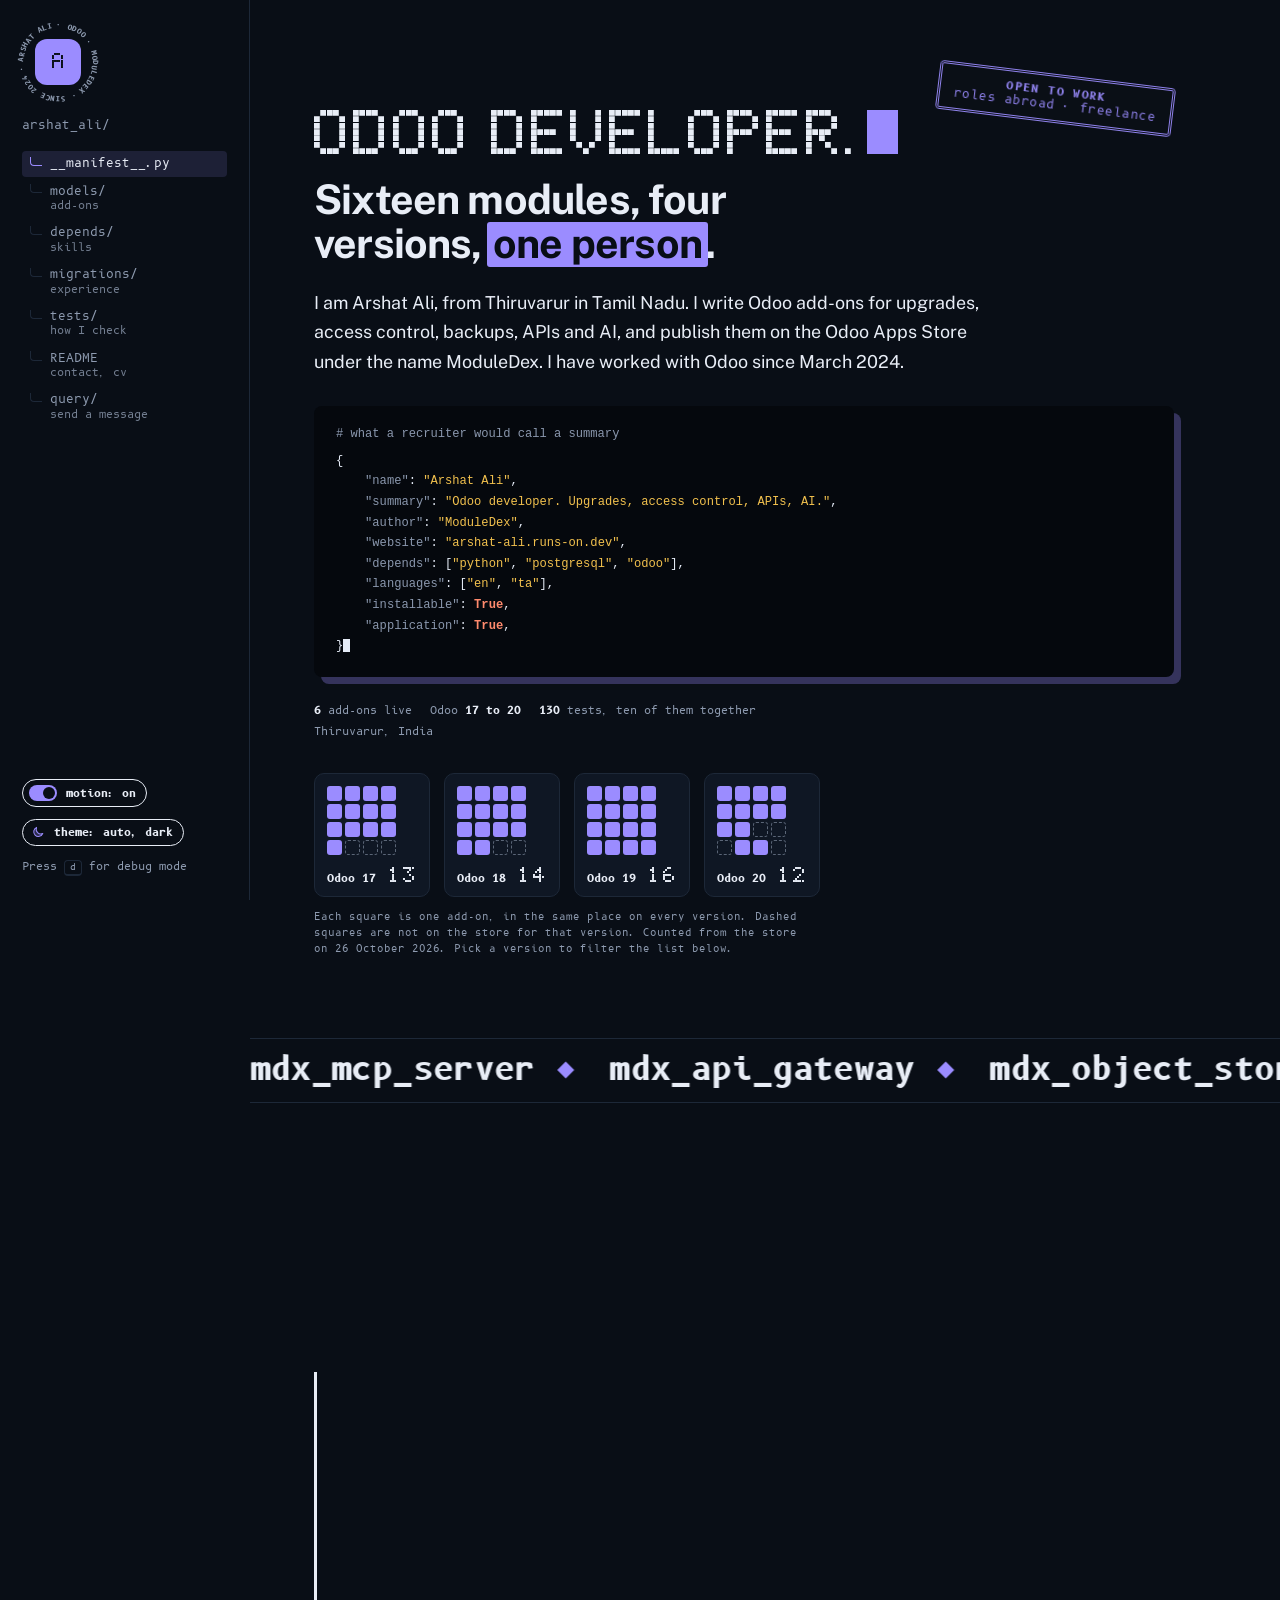
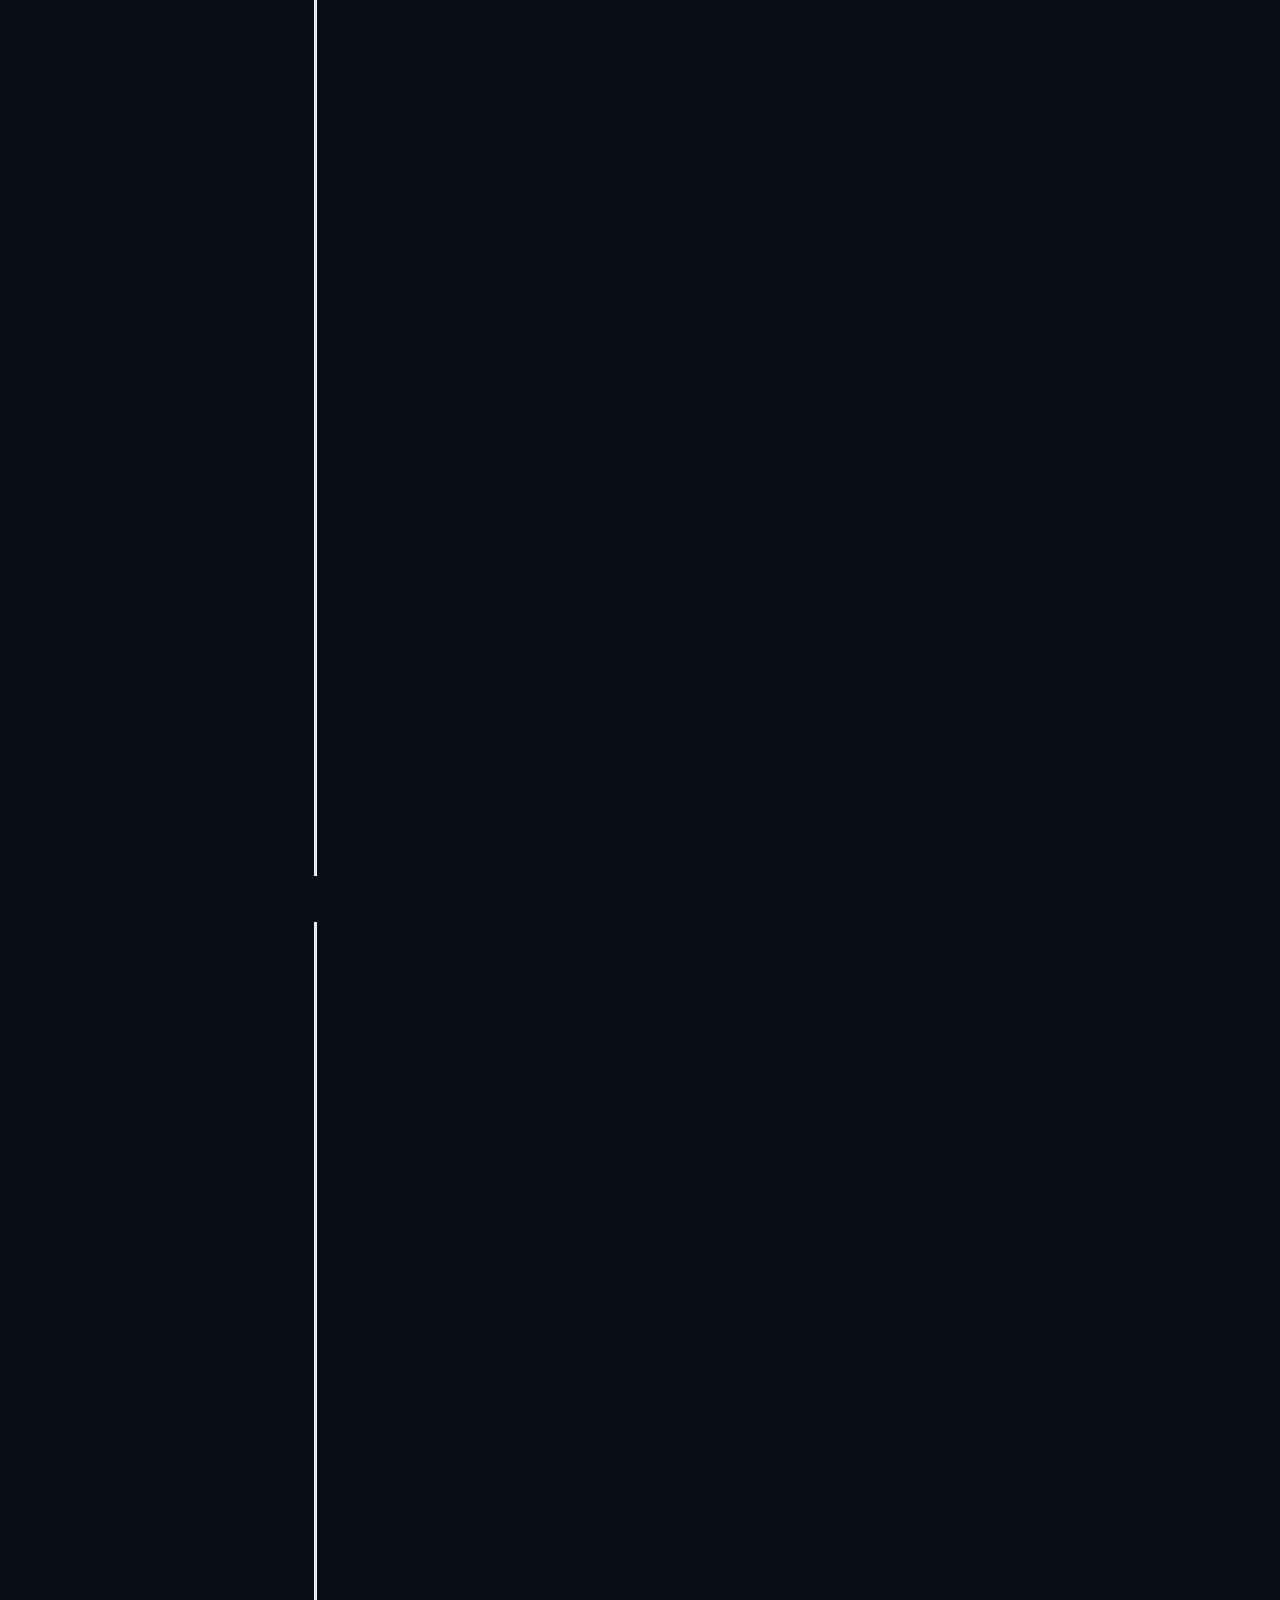
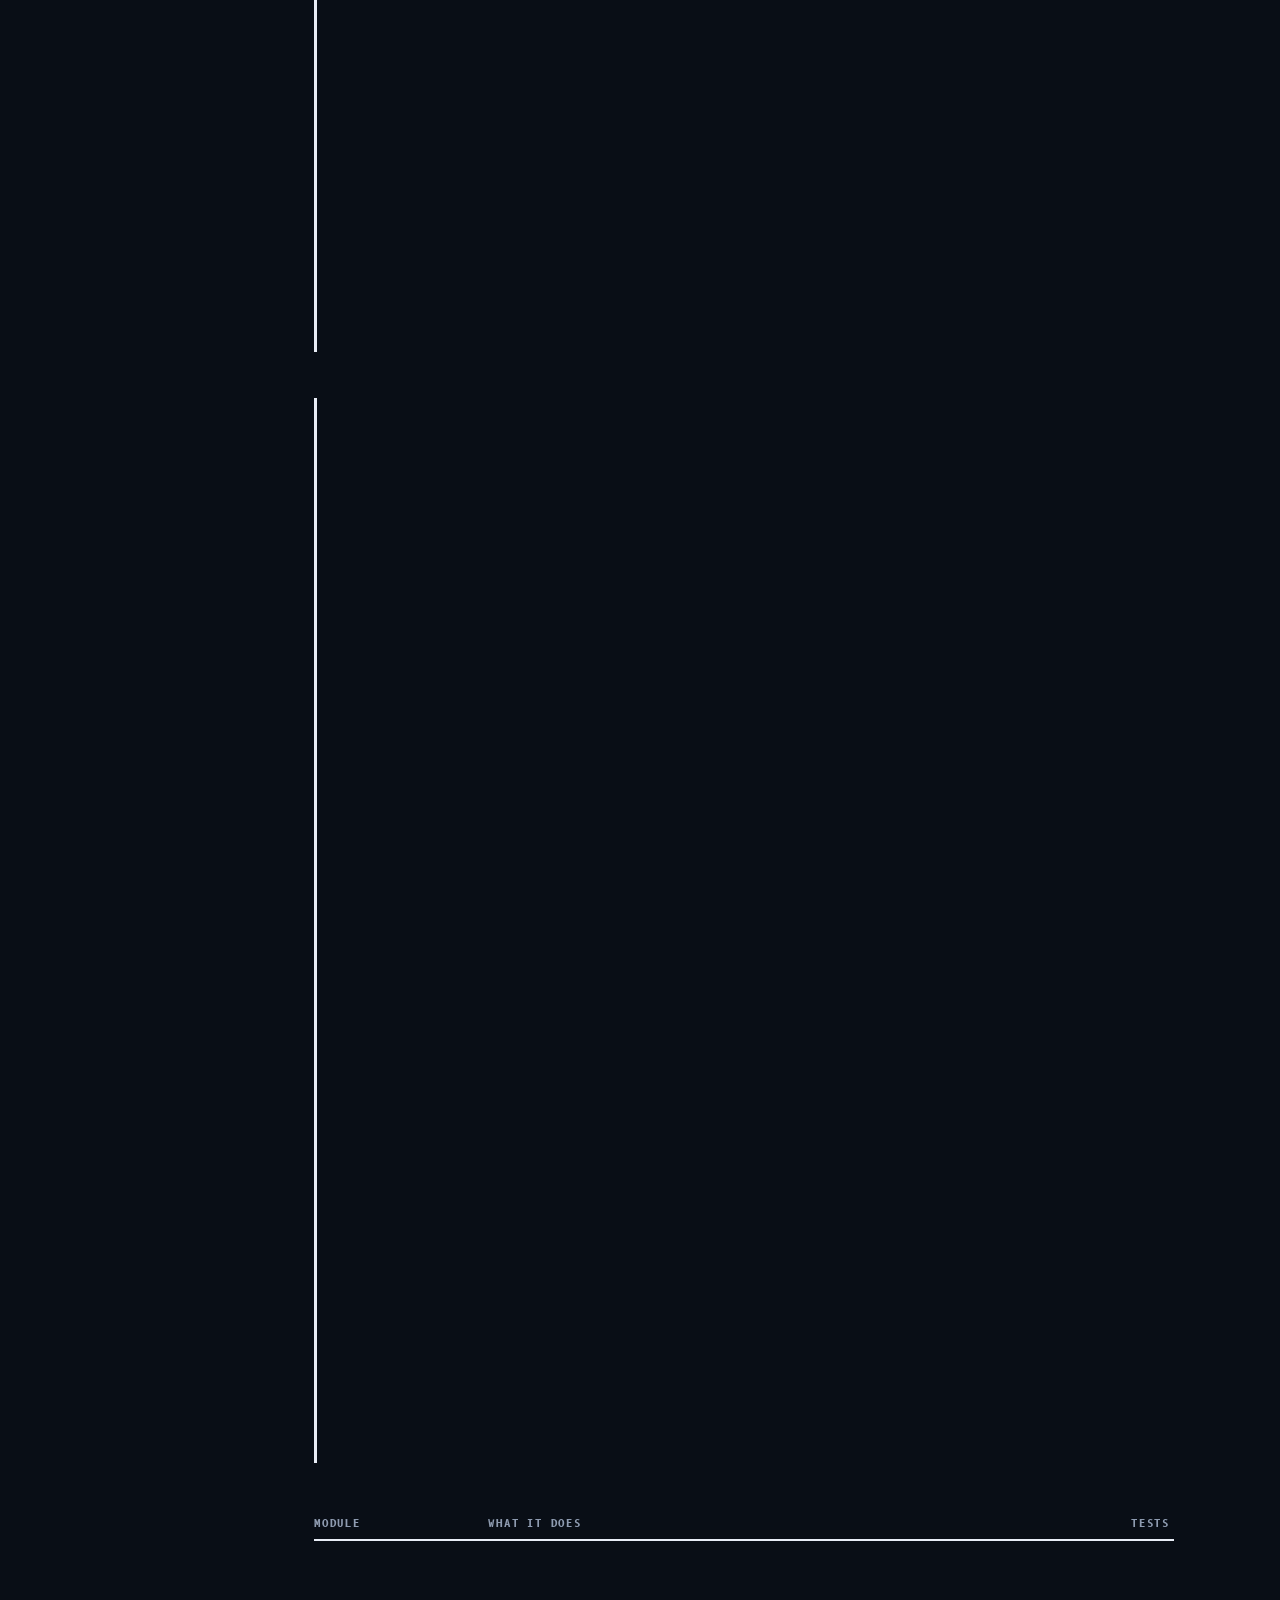
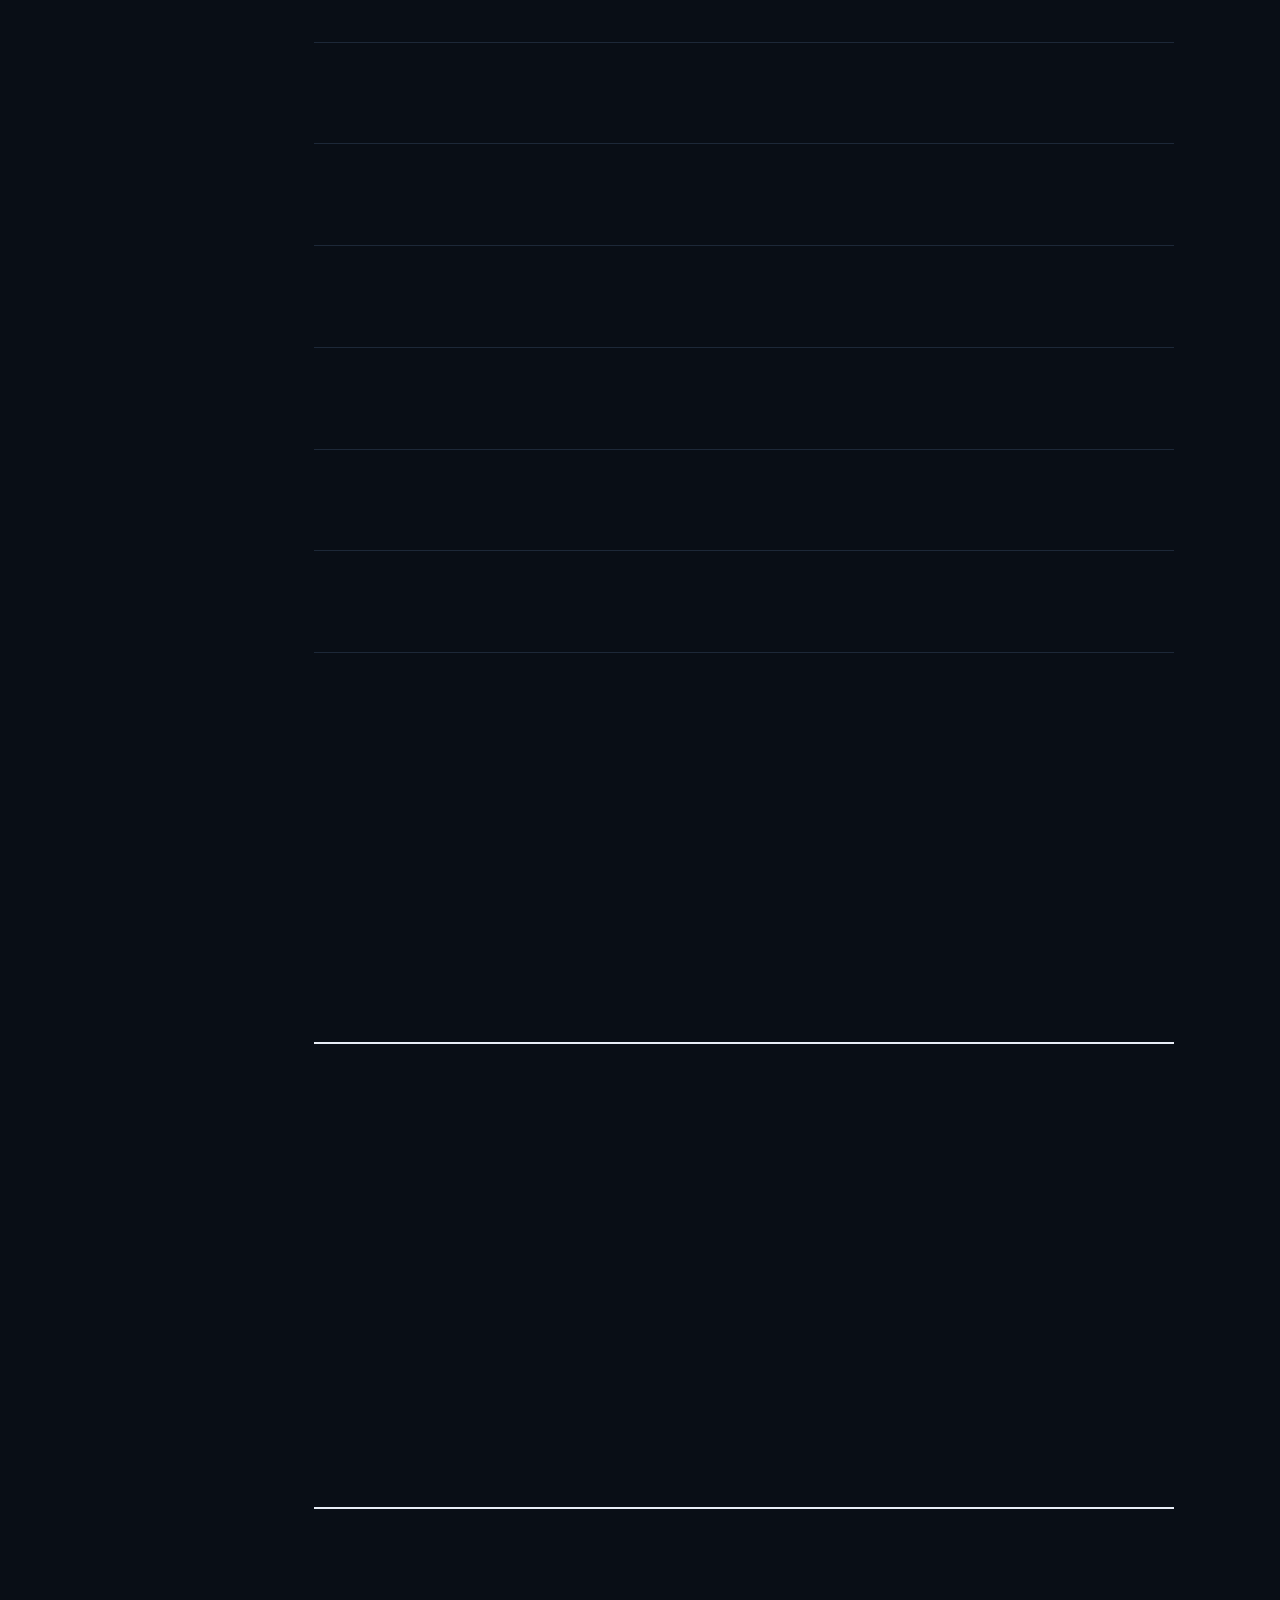
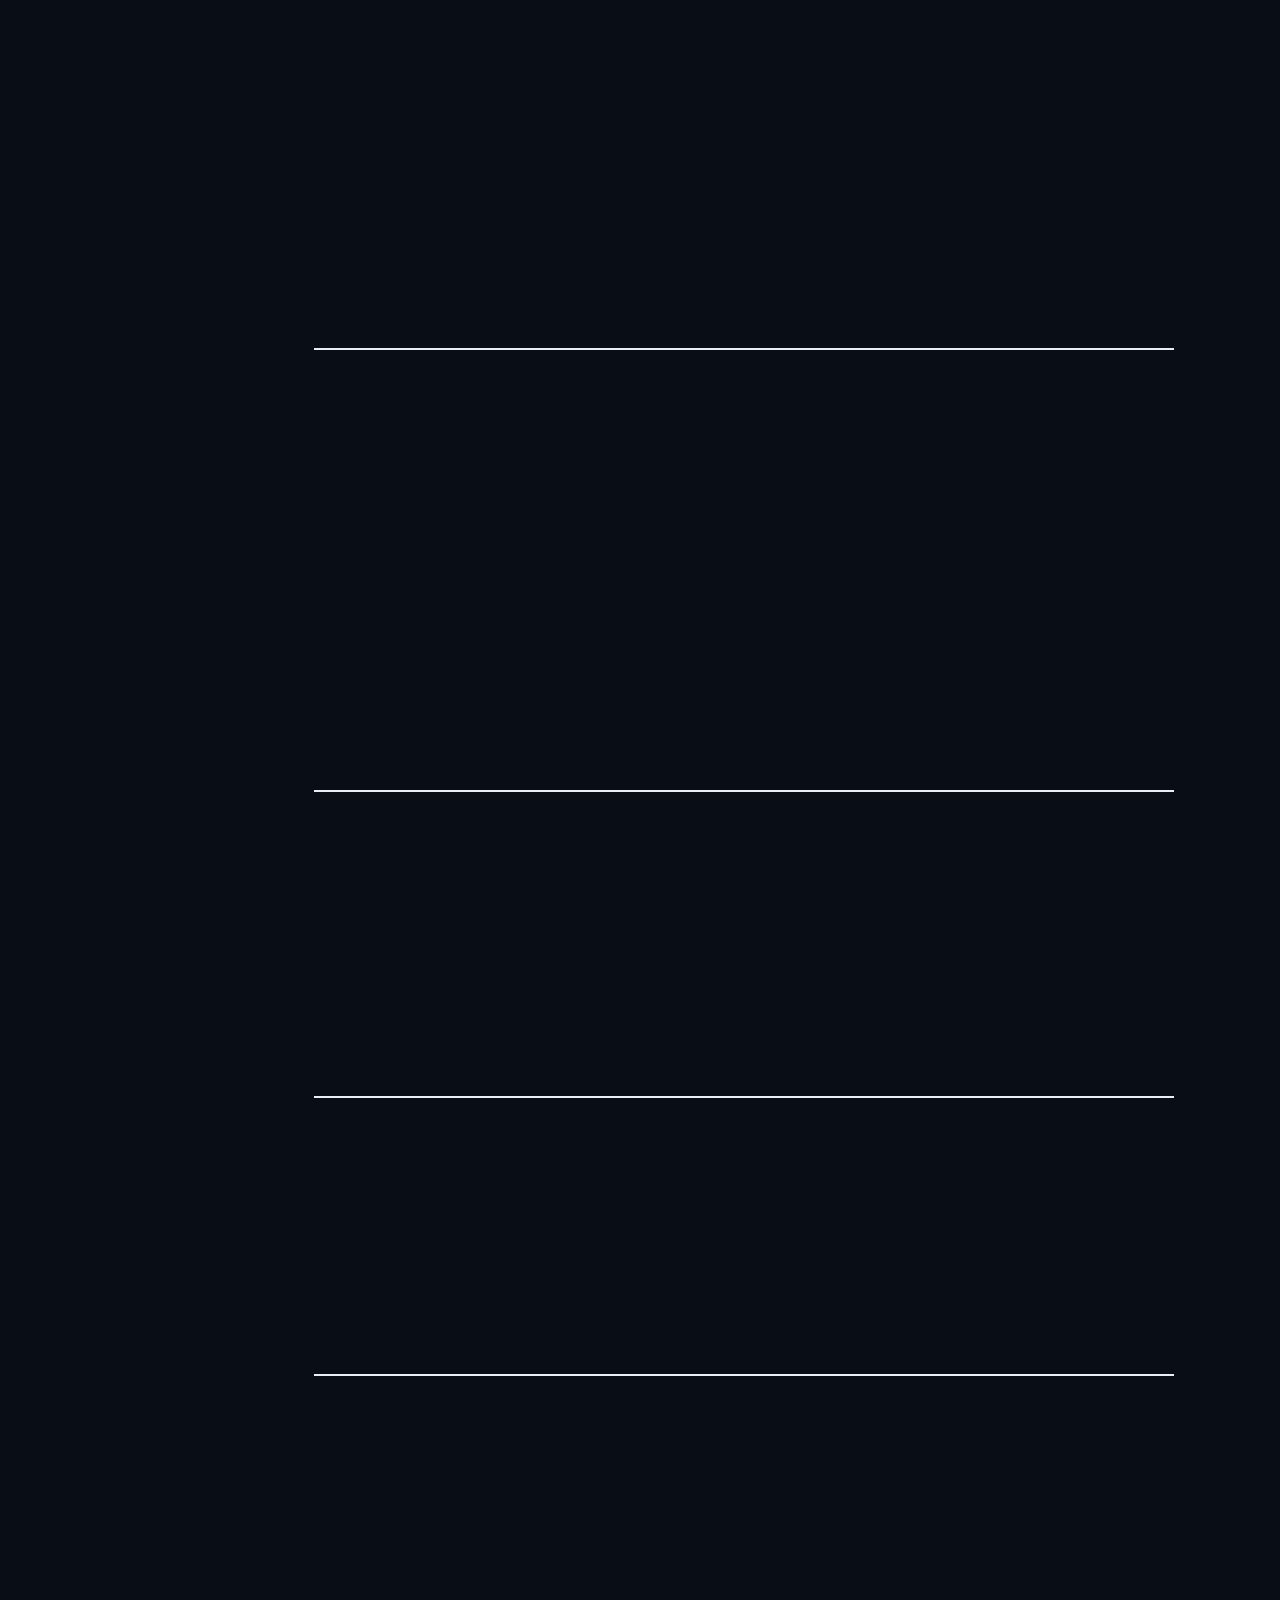
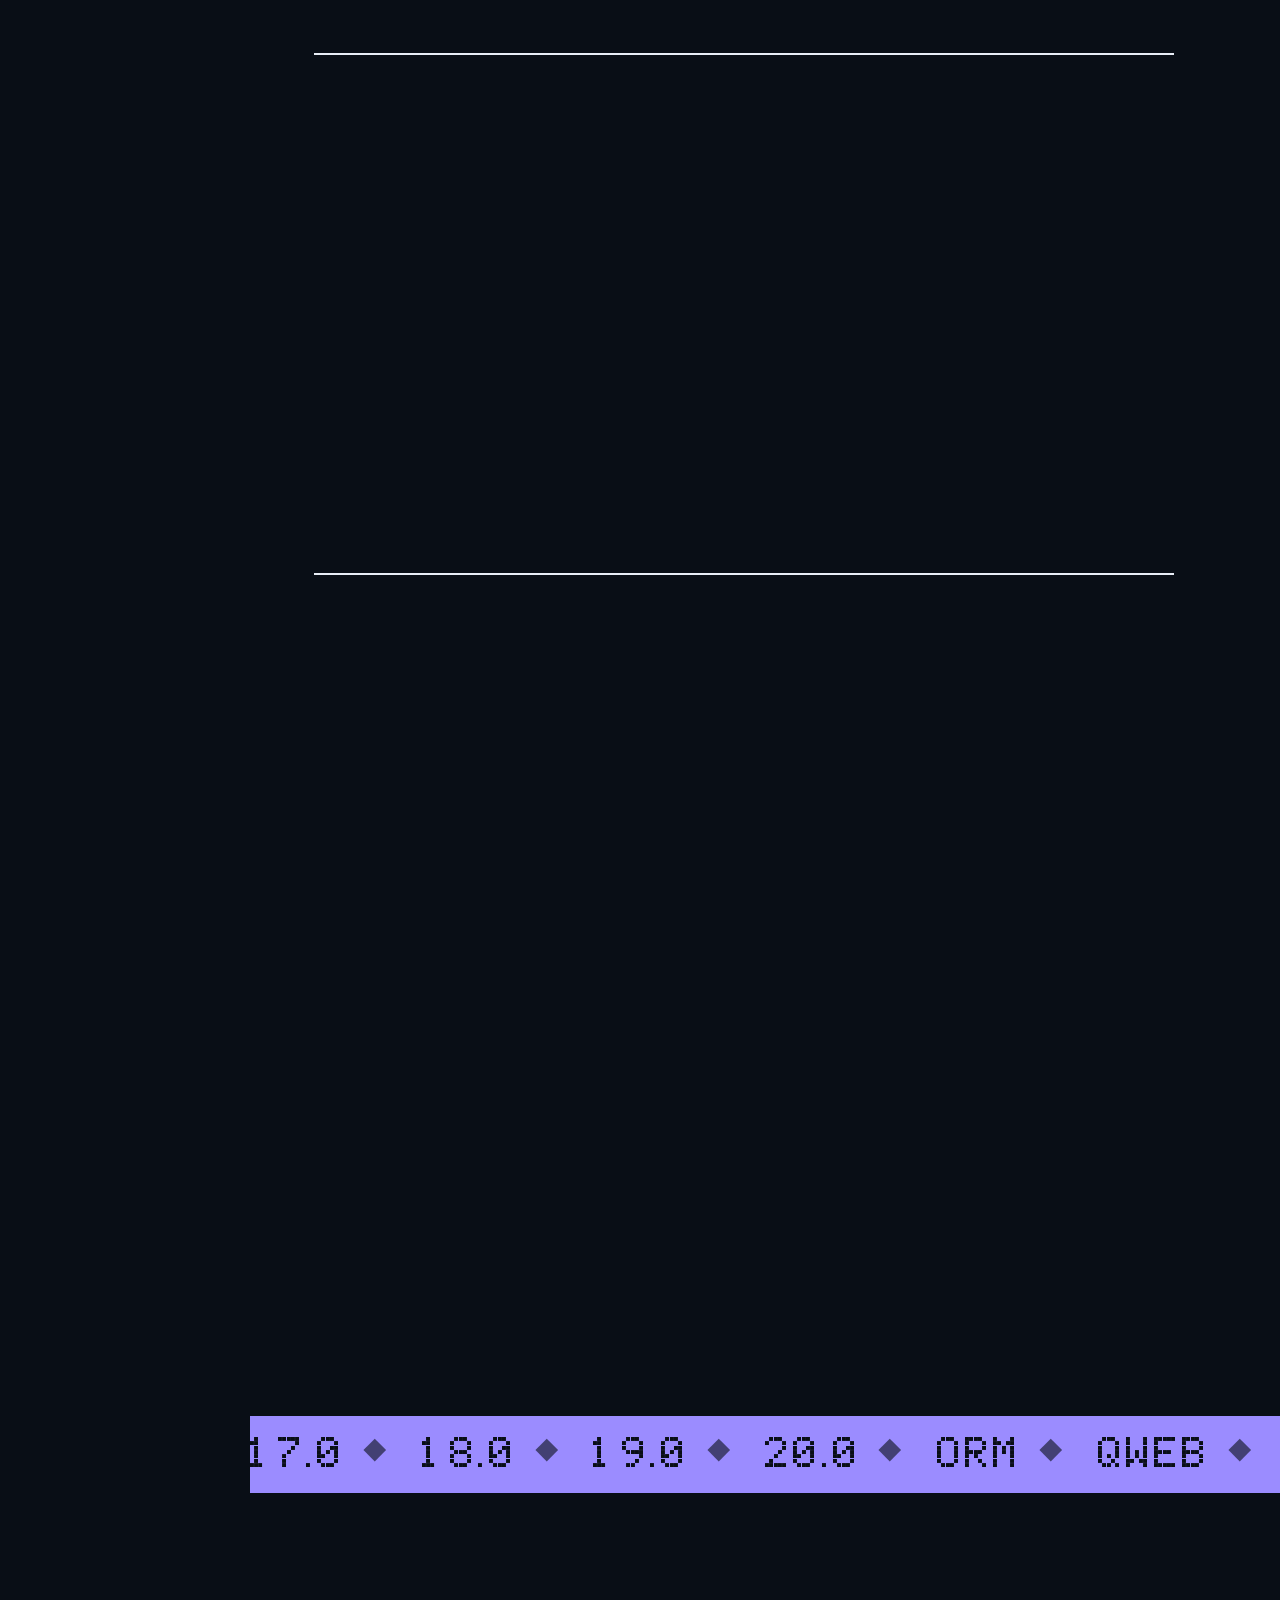
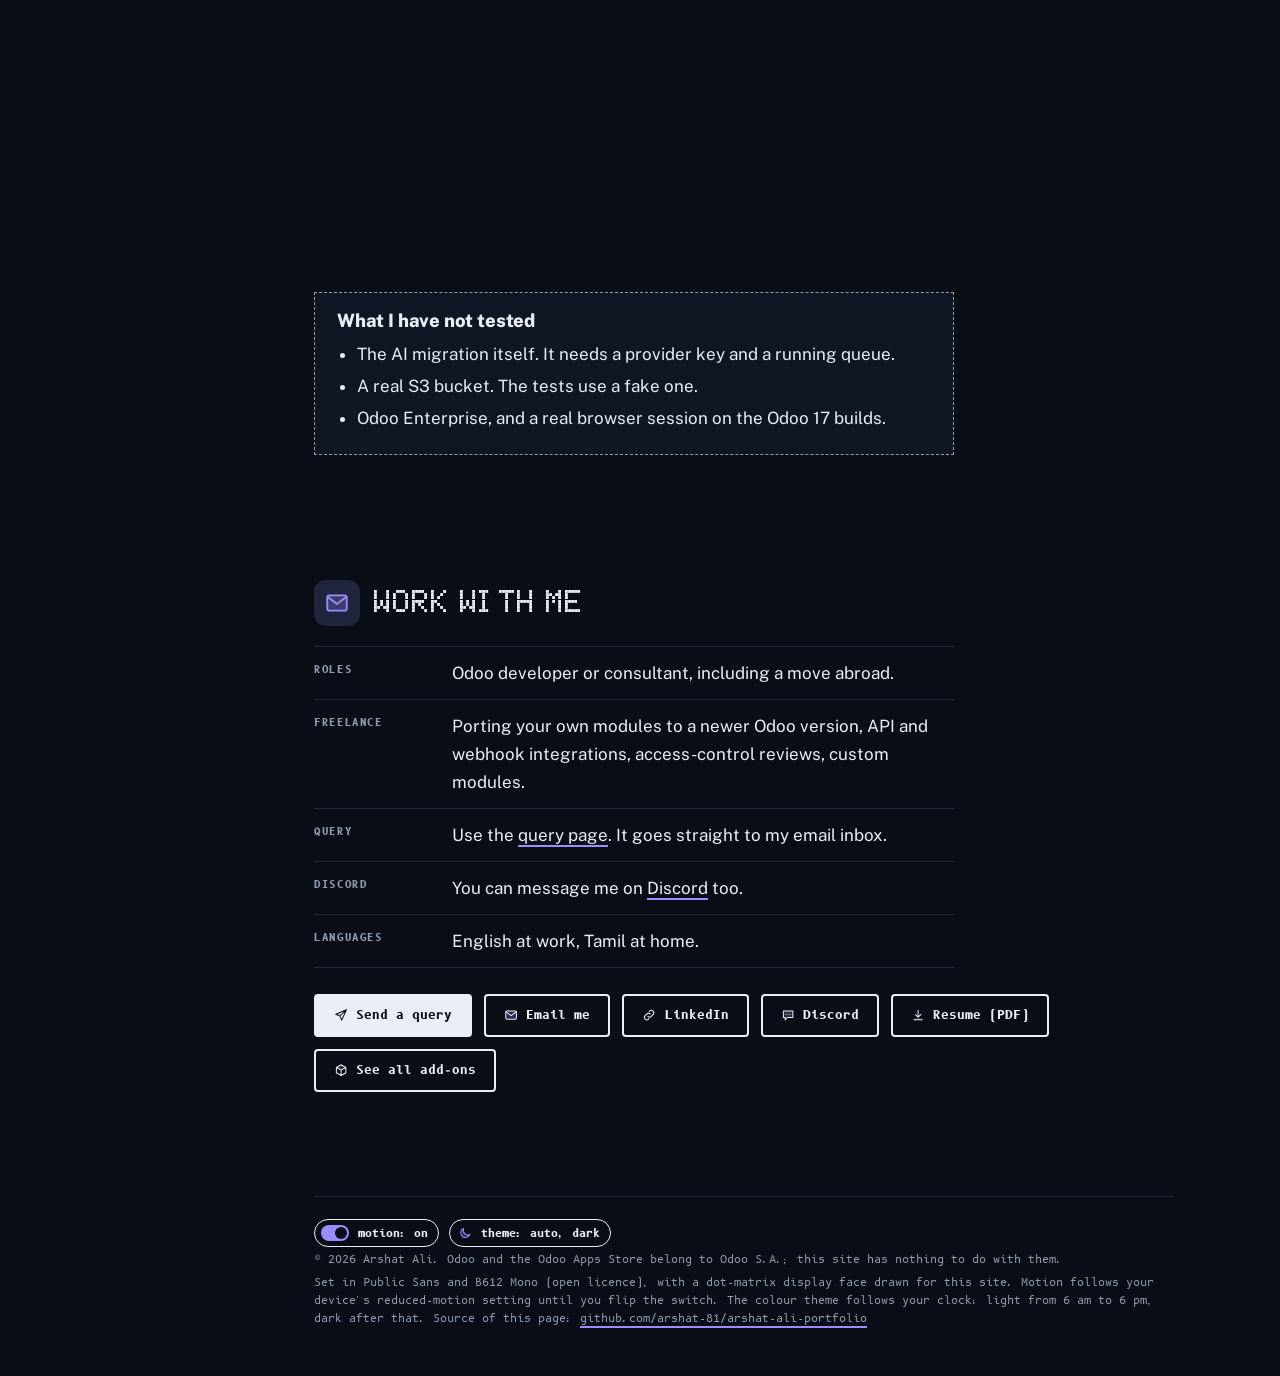
==== commit 82983ce4: "Add files via upload" ====
--- a/index.html
+++ b/index.html
@@ -5,12 +5,34 @@
 <meta name="viewport" content="width=device-width, initial-scale=1">
 <meta name="color-scheme" content="light dark">
 <meta name="theme-color" content="#eef1f6">
-<title>Arshat Ali | Odoo Developer</title>
-<meta name="description" content="Arshat Ali writes Odoo add-ons for upgrades, access control, backups, APIs and AI. Sixteen are live on the Odoo Apps Store as ModuleDex, for Odoo 17 to 20.">
-<meta property="og:title" content="Arshat Ali | Odoo Developer">
-<meta property="og:description" content="Sixteen Odoo add-ons, four Odoo versions, one person. Published on the Odoo Apps Store as ModuleDex.">
-<meta property="og:type" content="website">
-<link rel="icon" href="data:image/svg+xml,%3Csvg xmlns='http://www.w3.org/2000/svg' viewBox='0 0 64 64'%3E%3Crect width='64' height='64' rx='14' fill='%235848c0'/%3E%3Cpath d='M17 47 32 15l15 32M23 37h18' fill='none' stroke='white' stroke-width='6' stroke-linecap='round' stroke-linejoin='round'/%3E%3C/svg%3E">
+<title>Arshat Ali | Odoo Developer for Upgrades, APIs and AI</title>
+<meta name="description" content="Arshat Ali is an Odoo developer in India. He writes Odoo add-ons for upgrades, access control, backups, APIs and AI: sixteen modules on the Apps Store.">
+<meta name="author" content="Arshat Ali">
+<meta name="robots" content="index, follow, max-image-preview:large">
+<link rel="canonical" href="https://arshat-ali.runs-on.dev/">
+<link rel="alternate" hreflang="en" href="https://arshat-ali.runs-on.dev/">
+<link rel="alternate" hreflang="x-default" href="https://arshat-ali.runs-on.dev/">
+<meta property="og:type" content="profile">
+<meta property="og:site_name" content="Arshat Ali">
+<meta property="og:locale" content="en">
+<meta property="og:url" content="https://arshat-ali.runs-on.dev/">
+<meta property="og:title" content="Arshat Ali | Odoo Developer for Upgrades, APIs and AI">
+<meta property="og:description" content="Arshat Ali is an Odoo developer in India. He writes Odoo add-ons for upgrades, access control, backups, APIs and AI: sixteen modules on the Apps Store.">
+<meta property="og:image" content="https://arshat-ali.runs-on.dev/img/og-image.png">
+<meta property="og:image:type" content="image/png">
+<meta property="og:image:width" content="1200">
+<meta property="og:image:height" content="630">
+<meta property="og:image:alt" content="Arshat Ali, Odoo developer: sixteen add-ons on the Odoo Apps Store for Odoo 17 to 20, drawn as sixteen squares.">
+<meta name="twitter:card" content="summary_large_image">
+<meta name="twitter:title" content="Arshat Ali | Odoo Developer for Upgrades, APIs and AI">
+<meta name="twitter:description" content="Arshat Ali is an Odoo developer in India. He writes Odoo add-ons for upgrades, access control, backups, APIs and AI: sixteen modules on the Apps Store.">
+<meta name="twitter:image" content="https://arshat-ali.runs-on.dev/img/og-image.png">
+<meta name="twitter:image:alt" content="Arshat Ali, Odoo developer: sixteen add-ons on the Odoo Apps Store for Odoo 17 to 20, drawn as sixteen squares.">
+<link rel="icon" href="/favicon.svg" type="image/svg+xml">
+<link rel="icon" href="/favicon.ico" sizes="48x48">
+<link rel="apple-touch-icon" href="/apple-touch-icon.png">
+<link rel="me" href="https://www.linkedin.com/in/arshat-ali">
+<script type="application/ld+json">{"@context":"https://schema.org","@graph":[{"@type":"WebSite","@id":"https://arshat-ali.runs-on.dev/#website","url":"https://arshat-ali.runs-on.dev/","name":"Arshat Ali","inLanguage":"en","publisher":{"@id":"https://arshat-ali.runs-on.dev/#person"}},{"@type":"ProfilePage","@id":"https://arshat-ali.runs-on.dev/#webpage","url":"https://arshat-ali.runs-on.dev/","name":"Arshat Ali | Odoo Developer for Upgrades, APIs and AI","description":"Arshat Ali is an Odoo developer in India. He writes Odoo add-ons for upgrades, access control, backups, APIs and AI: sixteen modules on the Apps Store.","isPartOf":{"@id":"https://arshat-ali.runs-on.dev/#website"},"about":{"@id":"https://arshat-ali.runs-on.dev/#person"},"mainEntity":{"@id":"https://arshat-ali.runs-on.dev/#person"},"dateModified":"2026-10-26","inLanguage":"en","primaryImageOfPage":"https://arshat-ali.runs-on.dev/img/og-image.png"},{"@type":"Person","@id":"https://arshat-ali.runs-on.dev/#person","name":"Arshat Ali","jobTitle":"Odoo Developer","url":"https://arshat-ali.runs-on.dev/","image":"https://arshat-ali.runs-on.dev/img/og-image.png","description":"Odoo developer who writes add-ons for upgrades, access control, backups, APIs and AI, published on the Odoo Apps Store as ModuleDex.","address":{"@type":"PostalAddress","addressLocality":"Thiruvarur","addressRegion":"Tamil Nadu","addressCountry":"IN"},"knowsAbout":["Odoo","Odoo upgrades and migrations","Python","PostgreSQL","REST APIs and webhooks","Model Context Protocol","Access control and record rules"],"alumniOf":[{"@type":"CollegeOrUniversity","name":"Anna University"},{"@type":"CollegeOrUniversity","name":"Jamal Mohamed College"}],"sameAs":["https://www.linkedin.com/in/arshat-ali","https://apps.odoo.com/apps/modules/browse?author=ModuleDex"]},{"@type":"ItemList","name":"Odoo add-ons by ModuleDex","itemListElement":[{"@type":"ListItem","position":1,"item":{"@type":"SoftwareApplication","name":"Module Migration AI","applicationCategory":"BusinessApplication","operatingSystem":"Odoo 17, 18, 19, 20","url":"https://apps.odoo.com/apps/modules/19.0/ai_module_migrator/","author":{"@id":"https://arshat-ali.runs-on.dev/#person"}}},{"@type":"ListItem","position":2,"item":{"@type":"SoftwareApplication","name":"MCP Server and Audit","applicationCategory":"BusinessApplication","operatingSystem":"Odoo 17, 18, 19, 20","url":"https://apps.odoo.com/apps/modules/19.0/mdx_mcp_server/","author":{"@id":"https://arshat-ali.runs-on.dev/#person"}}},{"@type":"ListItem","position":3,"item":{"@type":"SoftwareApplication","name":"REST API","applicationCategory":"BusinessApplication","operatingSystem":"Odoo 17, 18, 19, 20","url":"https://apps.odoo.com/apps/modules/19.0/mdx_api_gateway/","author":{"@id":"https://arshat-ali.runs-on.dev/#person"}}},{"@type":"ListItem","position":4,"item":{"@type":"SoftwareApplication","name":"S3 Attachment Storage","applicationCategory":"BusinessApplication","operatingSystem":"Odoo 17, 18, 19, 20","url":"https://apps.odoo.com/apps/modules/19.0/mdx_object_storage/","author":{"@id":"https://arshat-ali.runs-on.dev/#person"}}},{"@type":"ListItem","position":5,"item":{"@type":"SoftwareApplication","name":"User Access Control","applicationCategory":"BusinessApplication","operatingSystem":"Odoo 17, 18, 19, 20","url":"https://apps.odoo.com/apps/modules/19.0/mdx_access_control/","author":{"@id":"https://arshat-ali.runs-on.dev/#person"}}},{"@type":"ListItem","position":6,"item":{"@type":"SoftwareApplication","name":"Access Rights Manager","applicationCategory":"BusinessApplication","operatingSystem":"Odoo 17, 18, 19, 20","url":"https://apps.odoo.com/apps/modules/19.0/mdx_access_manager/","author":{"@id":"https://arshat-ali.runs-on.dev/#person"}}},{"@type":"ListItem","position":7,"item":{"@type":"SoftwareApplication","name":"Performance Auditor","applicationCategory":"BusinessApplication","operatingSystem":"Odoo 17, 18, 19, 20","url":"https://apps.odoo.com/apps/modules/19.0/mdx_perf_auditor/","author":{"@id":"https://arshat-ali.runs-on.dev/#person"}}},{"@type":"ListItem","position":8,"item":{"@type":"SoftwareApplication","name":"Database Backup","applicationCategory":"BusinessApplication","operatingSystem":"Odoo 17, 18, 19, 20","url":"https://apps.odoo.com/apps/modules/19.0/mdx_backup_manager/","author":{"@id":"https://arshat-ali.runs-on.dev/#person"}}},{"@type":"ListItem","position":9,"item":{"@type":"SoftwareApplication","name":"Credential Encryption","applicationCategory":"BusinessApplication","operatingSystem":"Odoo 17, 18, 19, 20","url":"https://apps.odoo.com/apps/modules/19.0/mdx_credential_vault/","author":{"@id":"https://arshat-ali.runs-on.dev/#person"}}},{"@type":"ListItem","position":10,"item":{"@type":"SoftwareApplication","name":"Upgrade Scanner","applicationCategory":"BusinessApplication","operatingSystem":"Odoo 17, 18, 19, 20","url":"https://apps.odoo.com/apps/modules/19.0/mdx_upgrade_scanner/","author":{"@id":"https://arshat-ali.runs-on.dev/#person"}}}]}]}</script>
 <link rel="preload" href="fonts/matrix.woff2" as="font" type="font/woff2" crossorigin>
 <link rel="preload" href="fonts/body.woff2" as="font" type="font/woff2" crossorigin>
 <script>
@@ -48,11 +70,11 @@
   r.setAttribute("data-device-reduces", device ? "yes" : "no");
 })();
 </script>
-<noscript><style>.ln.px > span { clip-path: none !important; } [data-r], .file, .readme dl > *, .mods tbody tr, .job, .cat li, .cat header, .rows li, .edu > div { opacity: 1 !important; transform: none !important; clip-path: none !important; }</style></noscript>
-<link rel="stylesheet" href="site.css?v=8">
+<noscript><link rel="stylesheet" href="noscript.css"></noscript>
+<link rel="stylesheet" href="site.css?v=9">
 </head>
 <body>
-<svg width="0" height="0" style="position:absolute" aria-hidden="true" focusable="false"><defs>
+<svg class="sprite" width="0" height="0" aria-hidden="true" focusable="false"><defs>
 <symbol id="i-cube" viewBox="0 0 24 24"><path class="ac" d="M12 3 20 7.5 12 12 4 7.5z"/><path d="M12 3 20 7.5v9L12 21 4 16.5v-9zM12 12v9M4 7.5 12 12l8-4.5"/></symbol>
 <symbol id="i-up" viewBox="0 0 24 24"><path class="ac" d="M3 20h5v-5h5v-5h5v10z"/><path d="M3 20h5v-5h5v-5h5M18 10V3M15 6l3-3 3 3"/></symbol>
 <symbol id="i-plug" viewBox="0 0 24 24"><path class="ac" d="M6 8h12v3a6 6 0 0 1-12 0z"/><path d="M9 3v5M15 3v5M6 8h12v3a6 6 0 0 1-12 0zM12 17v4"/></symbol>
@@ -104,7 +126,7 @@
     <a href="#migrations"><span class="br" aria-hidden="true"></span>migrations/<small>experience</small></a>
     <a href="#tests"><span class="br" aria-hidden="true"></span>tests/<small>how I check</small></a>
     <a href="#readme"><span class="br" aria-hidden="true"></span>README<small>contact, cv</small></a>
-    <a href="query.html"><span class="br" aria-hidden="true"></span>query/<small>send a message</small></a>
+    <a href="query"><span class="br" aria-hidden="true"></span>query/<small>send a message</small></a>
   </nav>
   <div class="tree-foot">
     <button class="motion" type="button" aria-pressed="true" title="Turn the animations on or off for this site"><span class="sw" aria-hidden="true"></span><span class="lbl">motion: on</span></button>
@@ -118,10 +140,12 @@
 <section id="manifest" data-file="__manifest__.py">
   <div class="stamp">Open to work<small>roles abroad &middot; freelance</small></div>
   <p class="file">arshat_ali/__manifest__.py</p>
-  <h1><span class="ln px" style="--l:0"><span>Odoo developer.</span></span><span class="ln l2" style="--l:1"><span>Sixteen modules, four</span></span><span class="ln l2" style="--l:2"><span>versions, <mark>one person</mark>.</span></span></h1>
+  <h1><span class="ln px"><span>Odoo developer.</span></span>
+    <span class="ln l2"><span>Sixteen modules, four</span></span>
+    <span class="ln l2"><span>versions, <mark>one person</mark>.</span></span></h1>
   <p class="lead" data-r>I am Arshat Ali, from Thiruvarur in Tamil Nadu. I write Odoo add-ons for upgrades, access control, backups, APIs and AI, and publish them on the Odoo Apps Store under the name ModuleDex. I have worked with Odoo since March 2024.</p>
 
-  <pre class="manifest" data-r aria-label="A manifest file describing Arshat Ali"><code><span class="cl cap" style="--i:0"># what a recruiter would call a summary</span><span class="cl" style="--i:1">{</span><span class="cl" style="--i:2">    <span class="k">"name"</span>: <span class="s">"Arshat Ali"</span>,</span><span class="cl" style="--i:3">    <span class="k">"summary"</span>: <span class="s">"Odoo developer. Upgrades, access control, APIs, AI."</span>,</span><span class="cl" style="--i:4">    <span class="k">"author"</span>: <span class="s">"ModuleDex"</span>,</span><span class="cl" style="--i:5">    <span class="k">"website"</span>: <span class="s">"arshat-ali.runs-on.dev"</span>,</span><span class="cl" style="--i:6">    <span class="k">"depends"</span>: [<span class="s">"python"</span>, <span class="s">"postgresql"</span>, <span class="s">"odoo"</span>],</span><span class="cl" style="--i:7">    <span class="k">"languages"</span>: [<span class="s">"en"</span>, <span class="s">"ta"</span>],</span><span class="cl" style="--i:8">    <span class="k">"installable"</span>: <span class="t">True</span>,</span><span class="cl" style="--i:9">    <span class="k">"application"</span>: <span class="t">True</span>,</span><span class="cl" style="--i:10">}<span class="caret" aria-hidden="true"></span></span></code></pre>
+  <pre class="manifest" data-r aria-label="A manifest file describing Arshat Ali"><code><span class="cl cap"># what a recruiter would call a summary</span><span class="cl">{</span><span class="cl">    <span class="k">"name"</span>: <span class="s">"Arshat Ali"</span>,</span><span class="cl">    <span class="k">"summary"</span>: <span class="s">"Odoo developer. Upgrades, access control, APIs, AI."</span>,</span><span class="cl">    <span class="k">"author"</span>: <span class="s">"ModuleDex"</span>,</span><span class="cl">    <span class="k">"website"</span>: <span class="s">"arshat-ali.runs-on.dev"</span>,</span><span class="cl">    <span class="k">"depends"</span>: [<span class="s">"python"</span>, <span class="s">"postgresql"</span>, <span class="s">"odoo"</span>],</span><span class="cl">    <span class="k">"languages"</span>: [<span class="s">"en"</span>, <span class="s">"ta"</span>],</span><span class="cl">    <span class="k">"installable"</span>: <span class="t">True</span>,</span><span class="cl">    <span class="k">"application"</span>: <span class="t">True</span>,</span><span class="cl">}<span class="caret" aria-hidden="true"></span></span></code></pre>
 
   <p class="status" data-r><span><b data-count="16">16</b> add-ons live</span><span>Odoo <b>17 to 20</b></span><span><b data-count="355">355</b> tests, ten of them together</span><span>Thiruvarur, India</span></p>
 
@@ -137,7 +161,7 @@
 
 <section id="models" data-file="models/">
   <p class="file">arshat_ali/models/</p>
-  <h2 data-r><span class="hi"><svg class="ic" aria-hidden="true"><use href="#i-cube"/></svg></span>Add-ons</h2>
+  <h2 data-r><span class="hi"><svg class="ic" aria-hidden="true"><use href="#i-cube"/></svg></span>Odoo add-ons</h2>
   <p data-r>Three I would show first, then the rest in a table. Every one is on the <a href="https://apps.odoo.com/apps/modules/browse?author=ModuleDex" target="_blank" rel="noopener">Odoo Apps Store</a>. Click a banner to flip it.</p>
 
   <article class="readme" data-mod="ai_module_migrator">
@@ -172,7 +196,7 @@
       </div>
       <button class="flip-btn" type="button" aria-pressed="false" aria-label="Flip the card to see key facts about Module Migration AI">flip <svg class="ic" aria-hidden="true"><use href="#i-flip"/></svg></button>
     </figure>
-    <p style="margin-top:14px" data-r><a class="go" href="https://apps.odoo.com/apps/modules/19.0/ai_module_migrator/" target="_blank" rel="noopener">open the store page <svg class="ic" aria-hidden="true"><use href="#i-arrow"/></svg></a></p>
+    <p class="after" data-r><a class="go" href="https://apps.odoo.com/apps/modules/19.0/ai_module_migrator/" target="_blank" rel="noopener">view Module Migration AI on the Odoo Apps Store <svg class="ic" aria-hidden="true"><use href="#i-arrow"/></svg></a></p>
   </article>
 
   <article class="readme" data-mod="mdx_mcp_server">
@@ -207,7 +231,7 @@
       </div>
       <button class="flip-btn" type="button" aria-pressed="false" aria-label="Flip the card to see key facts about MCP Server and Audit">flip <svg class="ic" aria-hidden="true"><use href="#i-flip"/></svg></button>
     </figure>
-    <p style="margin-top:14px" data-r><a class="go" href="https://apps.odoo.com/apps/modules/19.0/mdx_mcp_server/" target="_blank" rel="noopener">open the store page <svg class="ic" aria-hidden="true"><use href="#i-arrow"/></svg></a></p>
+    <p class="after" data-r><a class="go" href="https://apps.odoo.com/apps/modules/19.0/mdx_mcp_server/" target="_blank" rel="noopener">view MCP Server and Audit on the Odoo Apps Store <svg class="ic" aria-hidden="true"><use href="#i-arrow"/></svg></a></p>
   </article>
 
   <article class="readme" data-mod="mdx_api_gateway">
@@ -241,19 +265,19 @@
       </div>
       <button class="flip-btn" type="button" aria-pressed="false" aria-label="Flip the card to see key facts about the REST API add-on">flip <svg class="ic" aria-hidden="true"><use href="#i-flip"/></svg></button>
     </figure>
-    <p style="margin-top:14px" data-r><a class="go" href="https://apps.odoo.com/apps/modules/19.0/mdx_api_gateway/" target="_blank" rel="noopener">open the store page <svg class="ic" aria-hidden="true"><use href="#i-arrow"/></svg></a></p>
+    <p class="after" data-r><a class="go" href="https://apps.odoo.com/apps/modules/19.0/mdx_api_gateway/" target="_blank" rel="noopener">view the REST API add-on on the Odoo Apps Store <svg class="ic" aria-hidden="true"><use href="#i-arrow"/></svg></a></p>
   </article>
 
   <table class="mods">
     <thead><tr><th>Module</th><th>What it does</th><th class="n">Tests</th></tr></thead>
     <tbody>
-      <tr data-mod="mdx_object_storage"><td><span class="tn"><svg class="ic" aria-hidden="true"><use href="#i-cloud"/></svg>mdx_object_storage</span></td><td><b>S3 Attachment Storage</b>Moves the filestore into an S3-compatible bucket. Work carries on if the bucket is down, and backups still include bucket files.</td><td class="n">57<span class="bar" style="--w:57%"></span></td></tr>
-      <tr data-mod="mdx_upgrade_scanner"><td><span class="tn"><svg class="ic" aria-hidden="true"><use href="#i-scan"/></svg>mdx_upgrade_scanner</span></td><td><b>Upgrade Scanner<span class="free">FREE</span></b>Finds deprecated or removed Odoo API. Each rule records the release that marked it and the release that removed it.</td><td class="n">47<span class="bar" style="--w:47%"></span></td></tr>
-      <tr data-mod="mdx_access_control"><td><span class="tn"><svg class="ic" aria-hidden="true"><use href="#i-users"/></svg>mdx_access_control</span></td><td><b>User Access Control</b>Profiles that hide fields, buttons, tabs and menus or block models. Preview a profile before it is enforced; blocked attempts are logged.</td><td class="n">37<span class="bar" style="--w:37%"></span></td></tr>
-      <tr data-mod="mdx_perf_auditor"><td><span class="tn"><svg class="ic" aria-hidden="true"><use href="#i-gauge"/></svg>mdx_perf_auditor</span></td><td><b>Performance Auditor</b>More than 40 read-only checks on the database, the ORM and scheduled jobs, each with a plain recommendation.</td><td class="n">31<span class="bar" style="--w:31%"></span></td></tr>
-      <tr data-mod="mdx_access_manager"><td><span class="tn"><svg class="ic" aria-hidden="true"><use href="#i-key"/></svg>mdx_access_manager</span></td><td><b>Access Rights Manager</b>What each user can really do, with a why on every row, a two-user comparison and a log of access changes.</td><td class="n">29<span class="bar" style="--w:29%"></span></td></tr>
-      <tr data-mod="mdx_backup_manager"><td><span class="tn"><svg class="ic" aria-hidden="true"><use href="#i-box"/></svg>mdx_backup_manager</span></td><td><b>Database Backup</b>Scheduled backups in Odoo's own restore format. Destination passwords are stored encrypted.</td><td class="n">17<span class="bar" style="--w:17%"></span></td></tr>
-      <tr data-mod="mdx_credential_vault"><td><span class="tn"><svg class="ic" aria-hidden="true"><use href="#i-lock"/></svg>mdx_credential_vault</span></td><td><b>Credential Encryption<span class="free">FREE</span></b>Encrypts stored secrets such as mail passwords and API keys, and upgrades existing plaintext values.</td><td class="n">10<span class="bar" style="--w:10%"></span></td></tr>
+      <tr data-mod="mdx_object_storage"><td><span class="tn"><svg class="ic" aria-hidden="true"><use href="#i-cloud"/></svg>mdx_object_storage</span></td><td><b>S3 Attachment Storage</b>Moves the filestore into an S3-compatible bucket. Work carries on if the bucket is down, and backups still include bucket files.</td><td class="n">57<span class="bar w57"></span></td></tr>
+      <tr data-mod="mdx_upgrade_scanner"><td><span class="tn"><svg class="ic" aria-hidden="true"><use href="#i-scan"/></svg>mdx_upgrade_scanner</span></td><td><b>Upgrade Scanner<span class="free">FREE</span></b>Finds deprecated or removed Odoo API. Each rule records the release that marked it and the release that removed it.</td><td class="n">47<span class="bar w47"></span></td></tr>
+      <tr data-mod="mdx_access_control"><td><span class="tn"><svg class="ic" aria-hidden="true"><use href="#i-users"/></svg>mdx_access_control</span></td><td><b>User Access Control</b>Profiles that hide fields, buttons, tabs and menus or block models. Preview a profile before it is enforced; blocked attempts are logged.</td><td class="n">37<span class="bar w37"></span></td></tr>
+      <tr data-mod="mdx_perf_auditor"><td><span class="tn"><svg class="ic" aria-hidden="true"><use href="#i-gauge"/></svg>mdx_perf_auditor</span></td><td><b>Performance Auditor</b>More than 40 read-only checks on the database, the ORM and scheduled jobs, each with a plain recommendation.</td><td class="n">31<span class="bar w31"></span></td></tr>
+      <tr data-mod="mdx_access_manager"><td><span class="tn"><svg class="ic" aria-hidden="true"><use href="#i-key"/></svg>mdx_access_manager</span></td><td><b>Access Rights Manager</b>What each user can really do, with a why on every row, a two-user comparison and a log of access changes.</td><td class="n">29<span class="bar w29"></span></td></tr>
+      <tr data-mod="mdx_backup_manager"><td><span class="tn"><svg class="ic" aria-hidden="true"><use href="#i-box"/></svg>mdx_backup_manager</span></td><td><b>Database Backup</b>Scheduled backups in Odoo's own restore format. Destination passwords are stored encrypted.</td><td class="n">17<span class="bar w17"></span></td></tr>
+      <tr data-mod="mdx_credential_vault"><td><span class="tn"><svg class="ic" aria-hidden="true"><use href="#i-lock"/></svg>mdx_credential_vault</span></td><td><b>Credential Encryption<span class="free">FREE</span></b>Encrypts stored secrets such as mail passwords and API keys, and upgrades existing plaintext values.</td><td class="n">10<span class="bar w10"></span></td></tr>
     </tbody>
   </table>
   <p class="note" data-r>Test counts are for the Odoo 17 builds; the bars are drawn out of 100. Six more add-ons are on the store page: a SQL query builder, an XML ID finder, an access rights simulator, a BigCommerce connector, a login page designer with PIN and QR sign-in, and a tool that keeps debug mode on after module upgrades.</p>
@@ -382,7 +406,7 @@
       </div></div>
     </li>
   </ol>
-  <p class="note" data-r>Prefer a document? <a href="Arshat_Ali_Resume.pdf" download>Download the one-page resume (PDF)</a>.</p>
+  <p class="note" data-r>Prefer a document? <a href="arshat-ali-resume.pdf" download>Download the one-page resume (PDF)</a>.</p>
   <div class="edu">
     <div><svg class="ic" aria-hidden="true"><use href="#i-cap"/></svg>Master of Computer Applications, BIT Campus, Anna University <span>2022 to 2024</span></div>
     <div><svg class="ic" aria-hidden="true"><use href="#i-cap"/></svg>Bachelor of Computer Applications, Jamal Mohamed College <span>2019 to 2022</span></div>
@@ -415,17 +439,17 @@
   <ul class="rows">
     <li><span>Roles</span><div>Odoo developer or consultant, including a move abroad.</div></li>
     <li><span>Freelance</span><div>Porting your own modules to a newer Odoo version, API and webhook integrations, access-control reviews, custom modules.</div></li>
-    <li><span>Query</span><div>Use the <a href="query.html">query page</a>. It goes straight to my email inbox.</div></li>
+    <li><span>Query</span><div>Use the <a href="query">query page</a>. It goes straight to my email inbox.</div></li>
     <li><span>Discord</span><div>You can message me on <a href="https://discord.com/users/761956568677482516" target="_blank" rel="noopener">Discord</a> too.</div></li>
     <li><span>Languages</span><div>English at work, Tamil at home.</div></li>
   </ul>
   <div class="links" id="links" data-r>
-    <a class="btn main" href="query.html"><svg class="ic" aria-hidden="true"><use href="#i-send"/></svg>Send a query</a>
+    <a class="btn main" href="query"><svg class="ic" aria-hidden="true"><use href="#i-send"/></svg>Send a query</a>
     <a class="btn" href="https://discord.com/users/761956568677482516" target="_blank" rel="noopener"><svg class="ic" aria-hidden="true"><use href="#i-chat"/></svg>Discord</a>
-    <a class="btn" href="Arshat_Ali_Resume.pdf" download><svg class="ic" aria-hidden="true"><use href="#i-down"/></svg>Resume (PDF)</a>
+    <a class="btn" href="arshat-ali-resume.pdf" download><svg class="ic" aria-hidden="true"><use href="#i-down"/></svg>Resume (PDF)</a>
     <a class="btn" href="https://apps.odoo.com/apps/modules/browse?author=ModuleDex" target="_blank" rel="noopener"><svg class="ic" aria-hidden="true"><use href="#i-cube"/></svg>See all add-ons</a>
   </div>
-  <noscript><p class="note" style="margin-top:14px">Email: arshat_ali [at] protonmail.com</p></noscript>
+  <noscript><p class="note after">Email: arshat_ali [at] protonmail.com</p></noscript>
 </section>
 
 </main>
@@ -437,7 +461,7 @@
   <p>Set in Public Sans and B612 Mono (open licence), with a dot-matrix display face drawn for this site. Motion follows your device's reduced-motion setting until you flip the switch. The colour theme follows your clock: light from 6 am to 6 pm, dark after that. Source of this page: <a href="https://github.com/arshat-81/arshat-ali-portfolio" target="_blank" rel="noopener">github.com/arshat-81/arshat-ali-portfolio</a></p>
 </footer>
 
-<script src="site.js?v=8" defer></script>
+<script src="site.js?v=9" defer></script>
 <script>
 /* Safety net: if the script above did not finish, show everything instead of leaving blanks. */
 setTimeout(function () { if (!window.__ok) { document.documentElement.classList.add("ready", "reveal-all"); var b = document.getElementById("boot"); if (b) b.remove(); document.body.classList.remove("booting"); } }, 2500);
--- a/noscript.css
+++ b/noscript.css
@@ -0,0 +1,3 @@
+/* what a visitor sees with scripts switched off: everything shown at once */
+.ln.px > span { clip-path: none !important; }
+[data-r], .file, .readme dl > *, .mods tbody tr, .job, .cat li, .cat header, .rows li, .edu > div { opacity: 1 !important; transform: none !important; clip-path: none !important; }
--- a/site.css
+++ b/site.css
@@ -112,7 +112,7 @@
 h1, h2, h3 { font-family: var(--head); font-weight: 800; line-height: 1.12; margin: 0; letter-spacing: -0.015em; }
 h1 { line-height: 1.08; font-size: clamp(1.45rem, 5.4vw, 2.5rem); }
 @media (min-width: 941px) { h1 { font-size: clamp(1.9rem, 3.2vw, 2.6rem); } }
-h2 { font-family: var(--pix); font-weight: 400; font-size: clamp(1.35rem, 2.8vw, 1.95rem); letter-spacing: .03em; line-height: 1.2; margin-bottom: 20px; display: flex; align-items: center; gap: 14px; }
+h2, h1.pt { font-family: var(--pix); font-weight: 400; font-size: clamp(1.35rem, 2.8vw, 1.95rem); letter-spacing: .03em; line-height: 1.2; margin-bottom: 20px; display: flex; align-items: center; gap: 14px; }
 h3 { font-size: 1.3rem; font-weight: 800; letter-spacing: -0.01em; }
 p { margin: 0 0 14px; max-width: 64ch; }
 .lead { font-size: 1.12rem; margin: 22px 0 30px; }
@@ -263,7 +263,7 @@
 .ac { fill: var(--accent); fill-opacity: .24; stroke: none; }
 .hi, .ci { display: inline-grid; place-items: center; flex: none; width: 46px; height: 46px; border-radius: 12px; background: color-mix(in srgb, var(--accent) 12%, var(--card)); color: var(--accent); transition: transform .45s var(--ease), background .3s, color .3s; }
 .hi .ic, .ci .ic { width: 26px; height: 26px; }
-h2:hover .hi, .cat:hover .ci { transform: rotate(-8deg) scale(1.08); background: var(--accent); color: var(--accent-ink); }
+h2:hover .hi, h1.pt:hover .hi, .cat:hover .ci { transform: rotate(-8deg) scale(1.08); background: var(--accent); color: var(--accent-ink); }
 .ci { display: grid; margin-bottom: 12px; }
 .btn .ic { margin-right: 8px; vertical-align: -.25em; }
 .go .ic { margin-left: 4px; }
@@ -442,3 +442,29 @@
   .stages li { padding-left: 16px; }
 }
 .qform[hidden] { display: none; }
+
+/* ===== values that used to sit in style="" attributes ===== */
+.sprite { position: absolute; }
+h1 > .ln:nth-child(1) { --l: 0; }
+h1 > .ln:nth-child(2) { --l: 1; }
+h1 > .ln:nth-child(3) { --l: 2; }
+.manifest .cl:nth-child(1) { --i: 0; }
+.manifest .cl:nth-child(2) { --i: 1; }
+.manifest .cl:nth-child(3) { --i: 2; }
+.manifest .cl:nth-child(4) { --i: 3; }
+.manifest .cl:nth-child(5) { --i: 4; }
+.manifest .cl:nth-child(6) { --i: 5; }
+.manifest .cl:nth-child(7) { --i: 6; }
+.manifest .cl:nth-child(8) { --i: 7; }
+.manifest .cl:nth-child(9) { --i: 8; }
+.manifest .cl:nth-child(10) { --i: 9; }
+.manifest .cl:nth-child(11) { --i: 10; }
+.bar.w10 { --w: 10%; } .bar.w17 { --w: 17%; } .bar.w29 { --w: 29%; } .bar.w31 { --w: 31%; } .bar.w37 { --w: 37%; } .bar.w47 { --w: 47%; } .bar.w57 { --w: 57%; }
+.after { margin-top: 14px; }
+.fld .err { font-style: normal; }
+
+/* ===== 404 page ===== */
+.nf { min-height: 100vh; display: grid; align-content: center; justify-items: start; gap: 6px; padding: 40px clamp(20px, 8vw, 120px); max-width: 900px; }
+.nf .file { clip-path: none; animation: none; }
+.nf-code { font: 400 clamp(5rem, 22vw, 11rem)/1 var(--pix); letter-spacing: .02em; color: var(--accent); margin: 6px 0 14px; }
+.nf-text { font-size: 1.15rem; margin-bottom: 22px; }
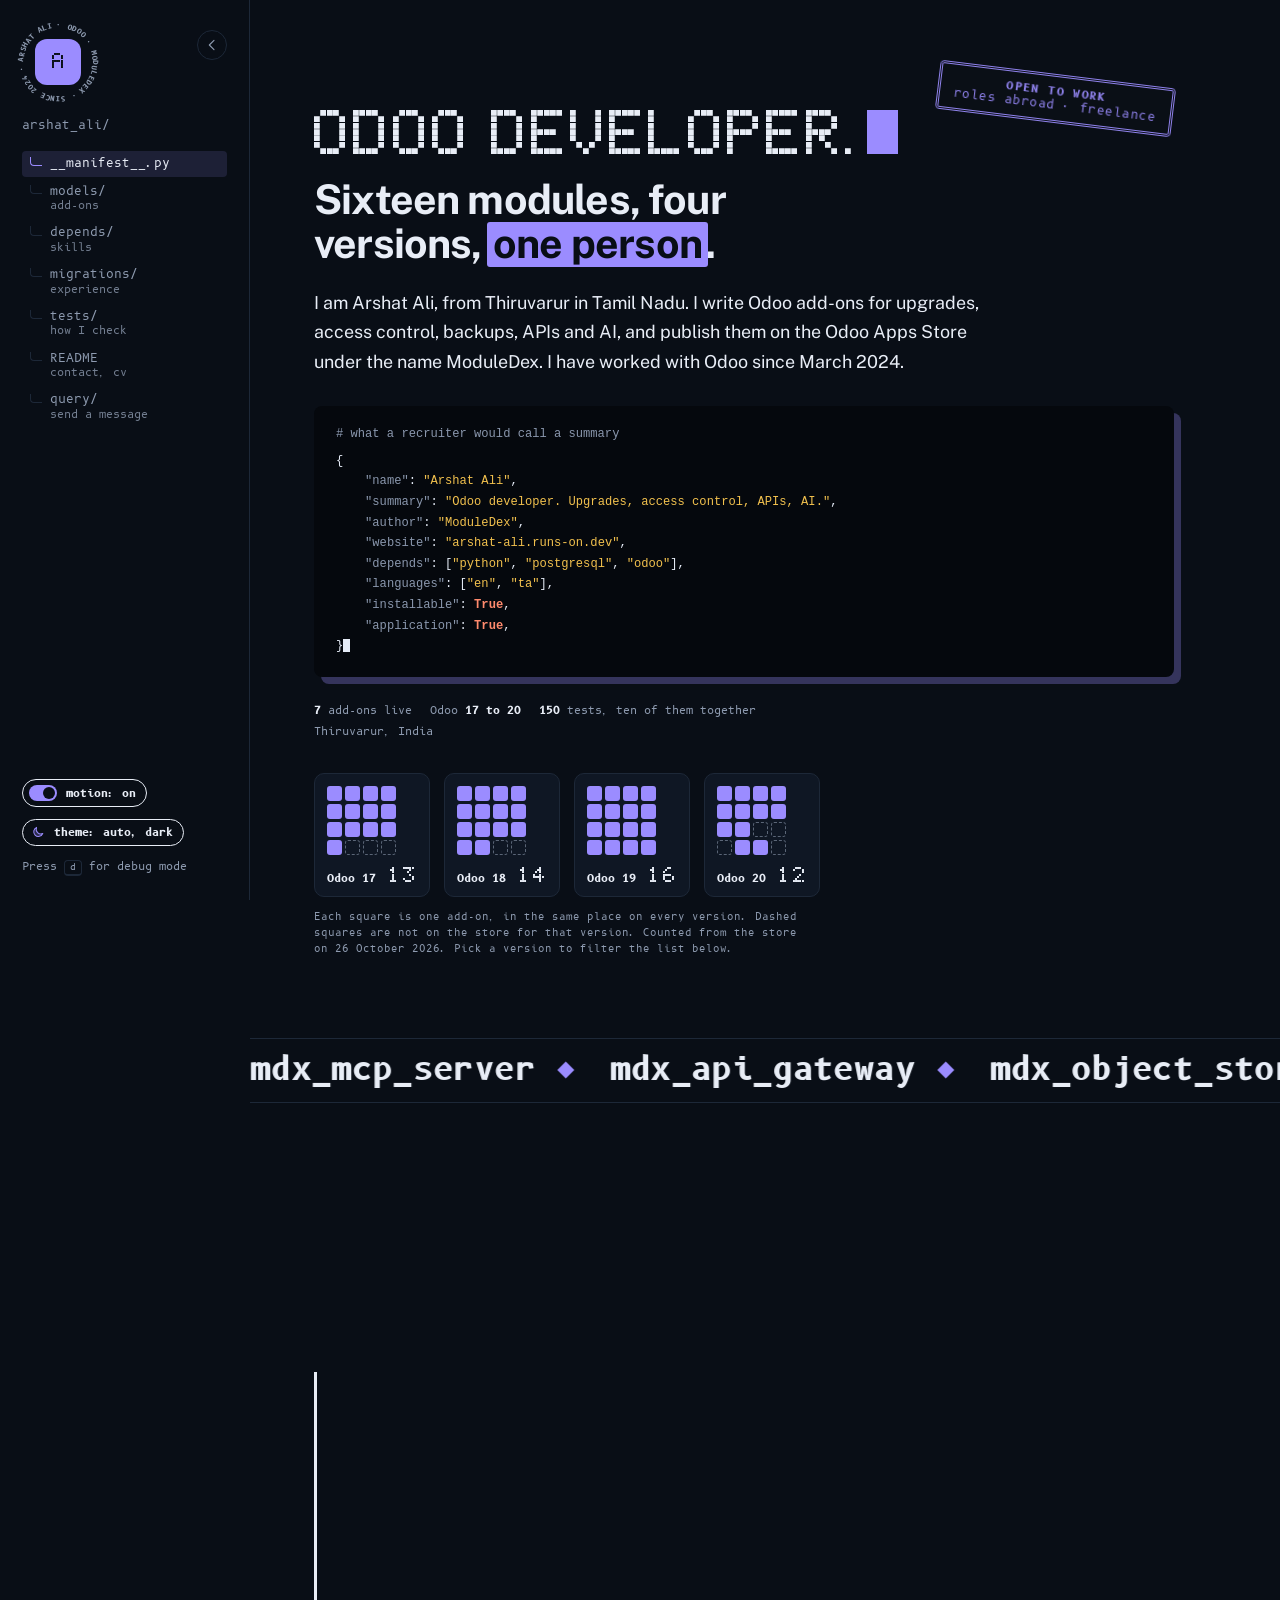
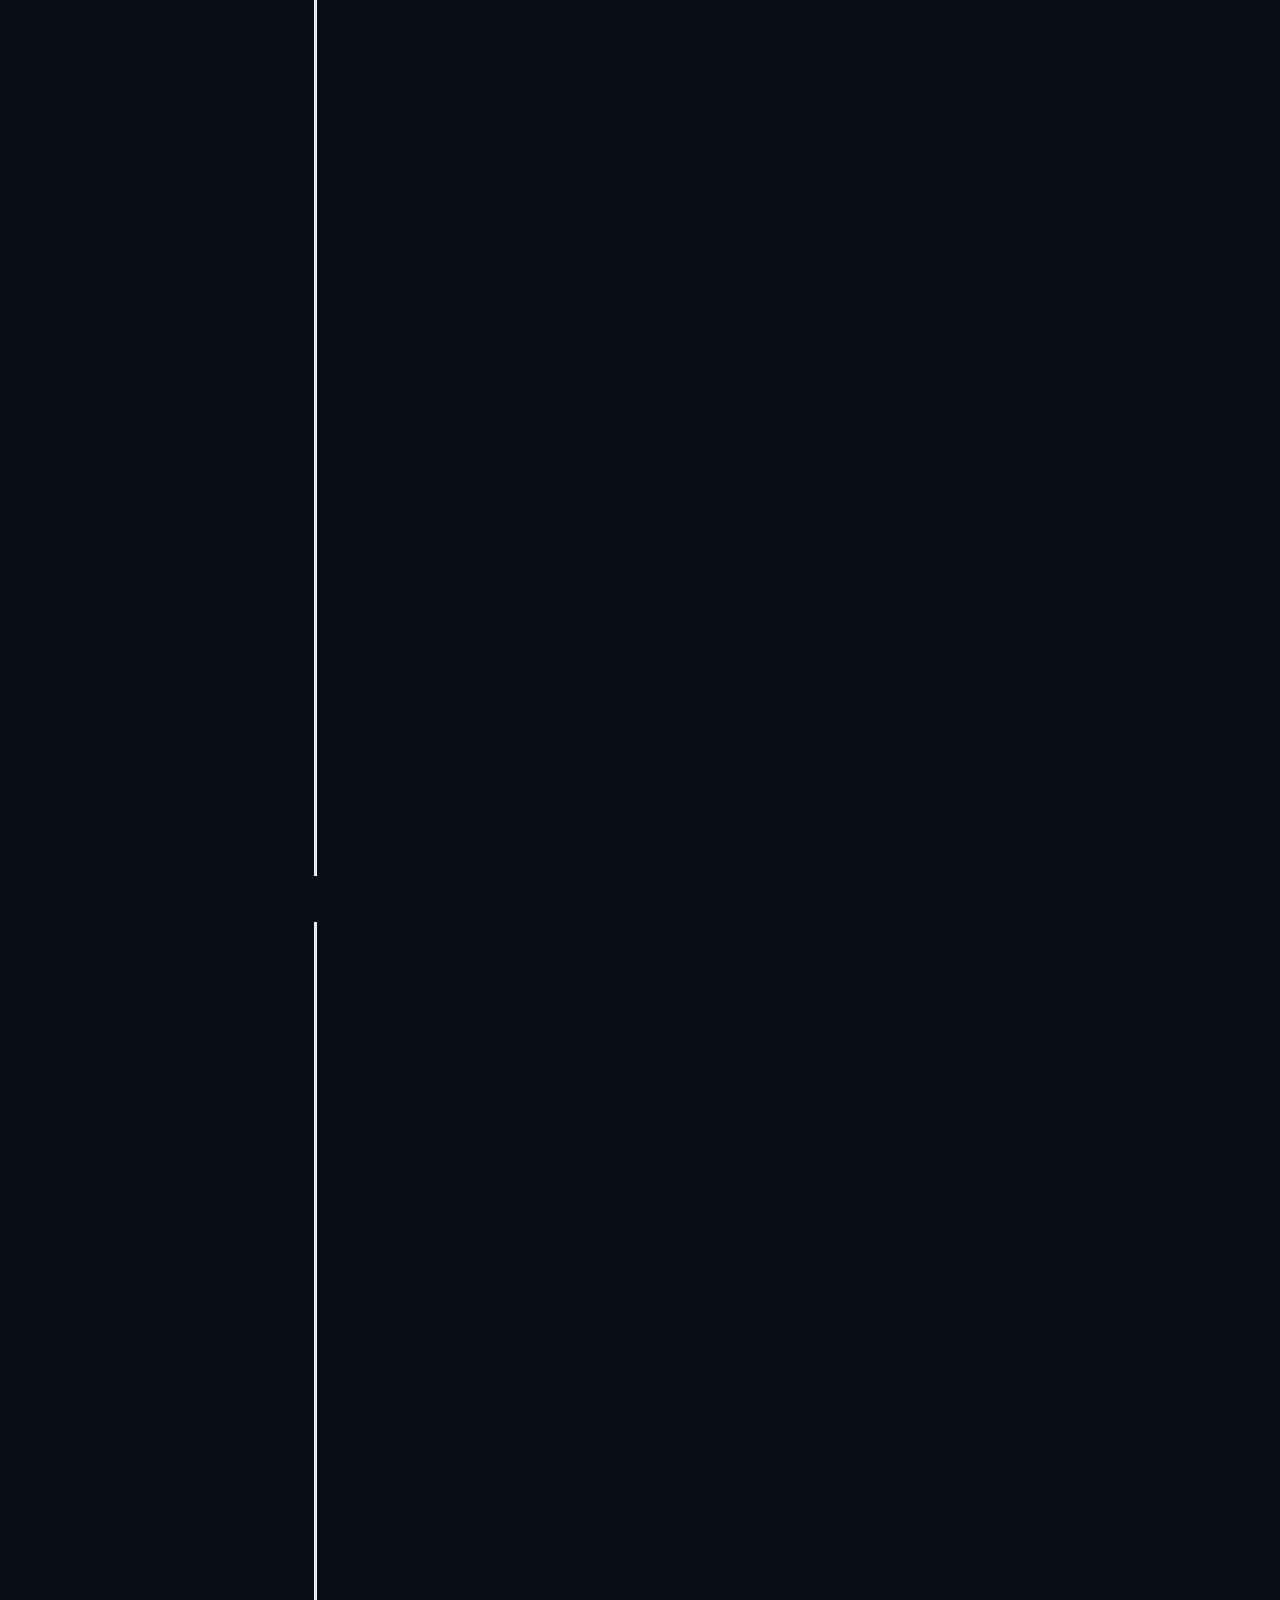
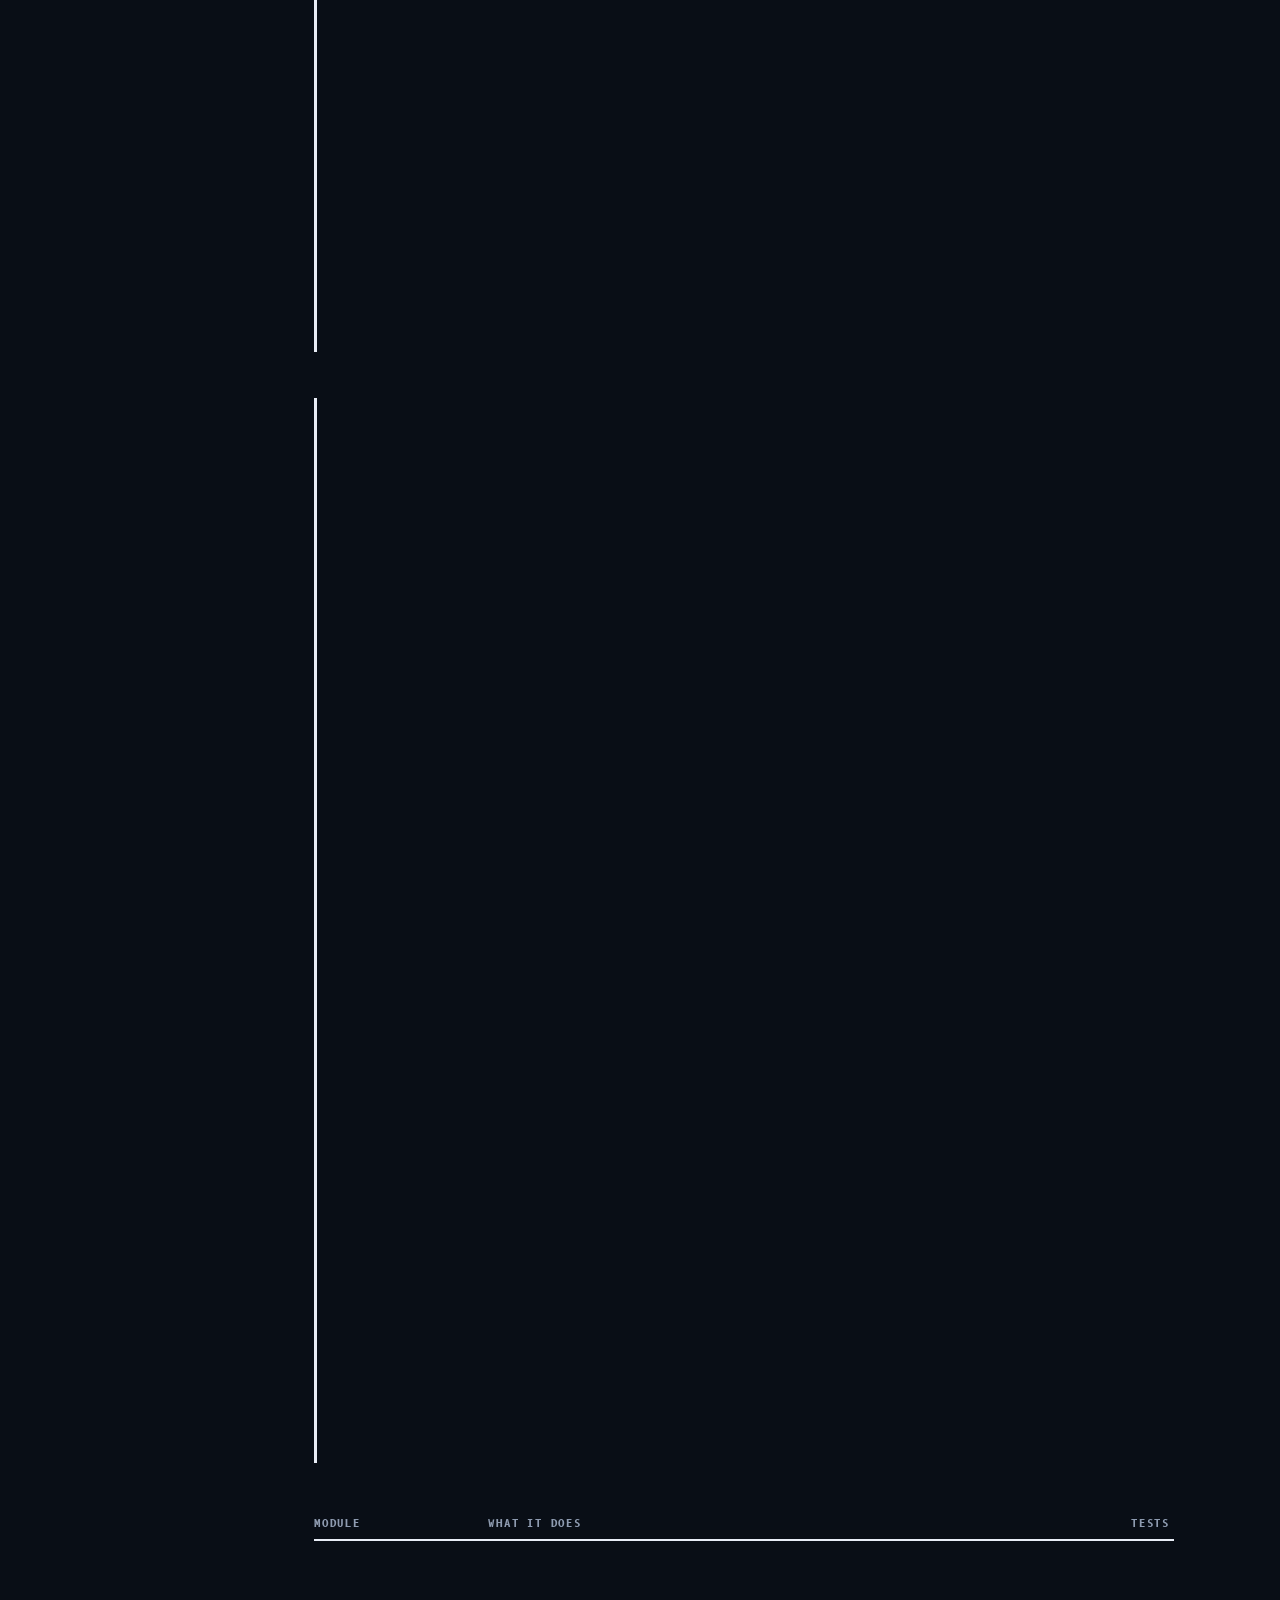
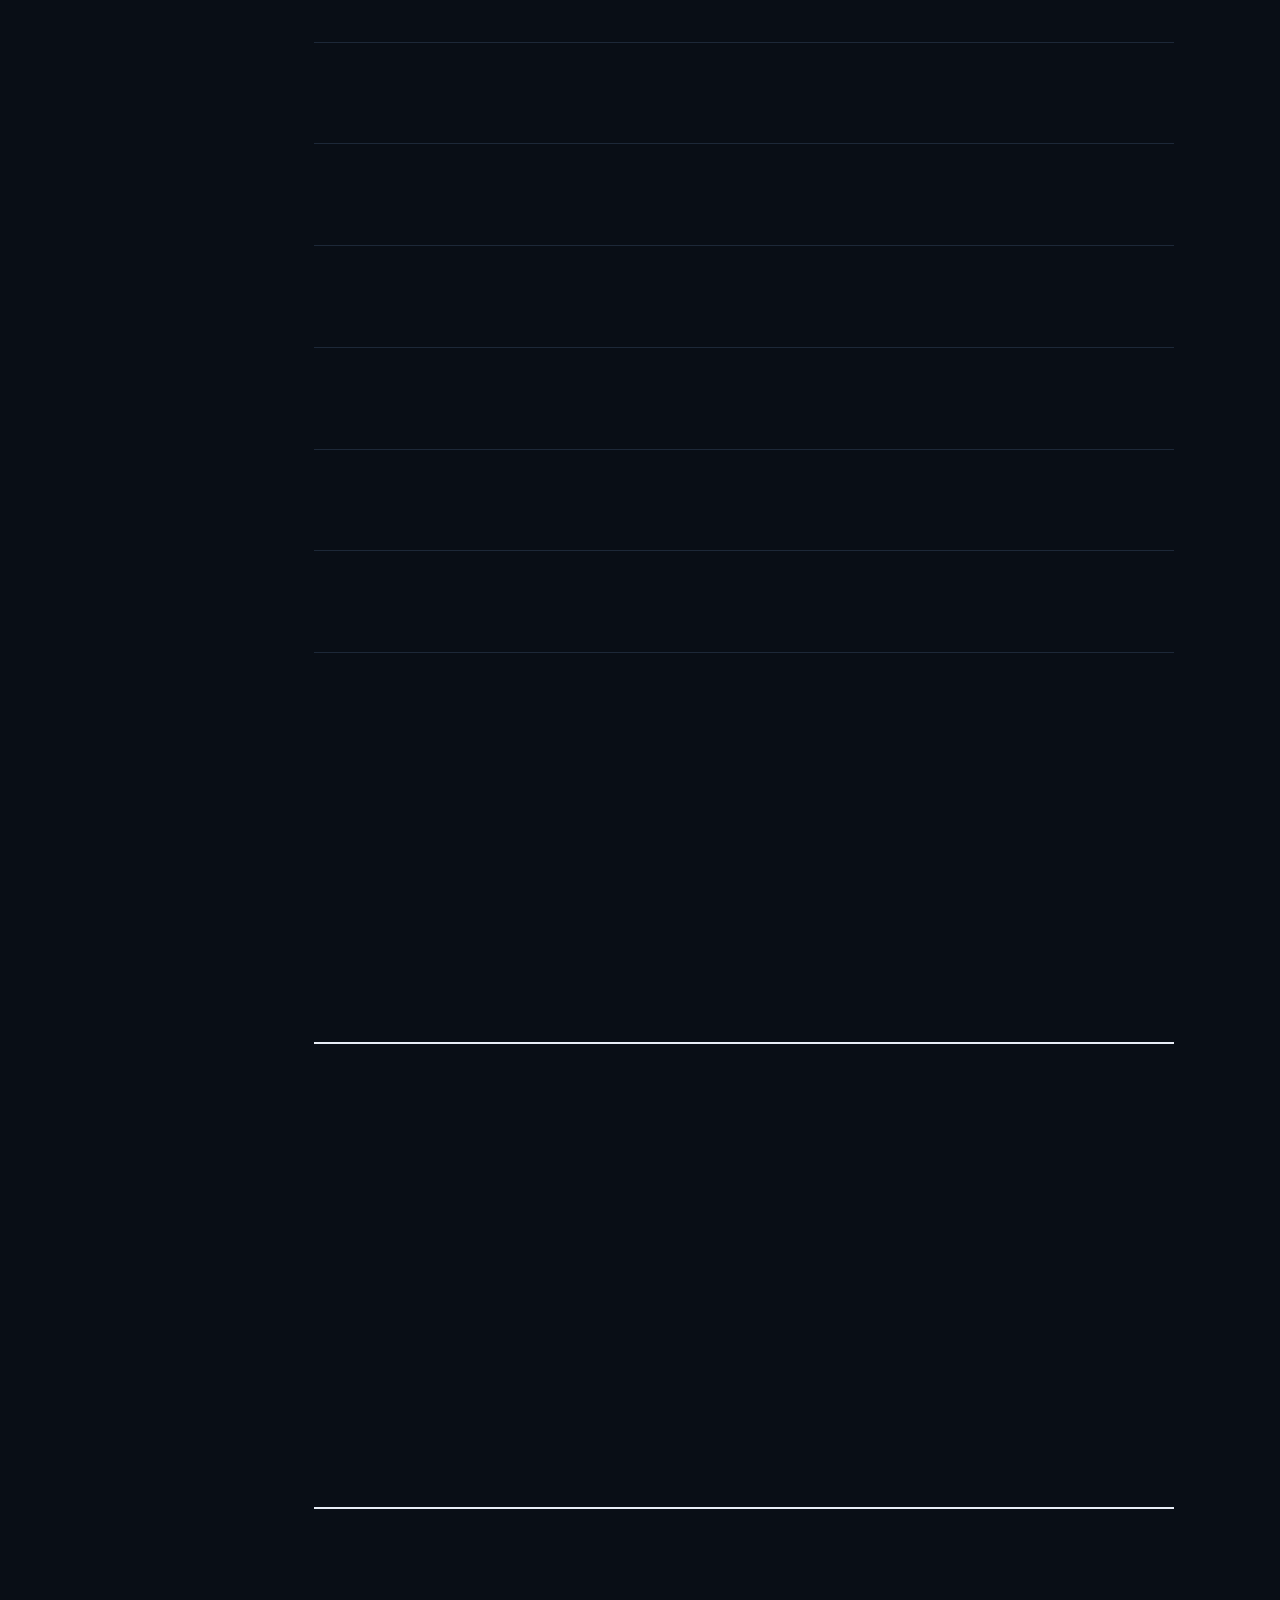
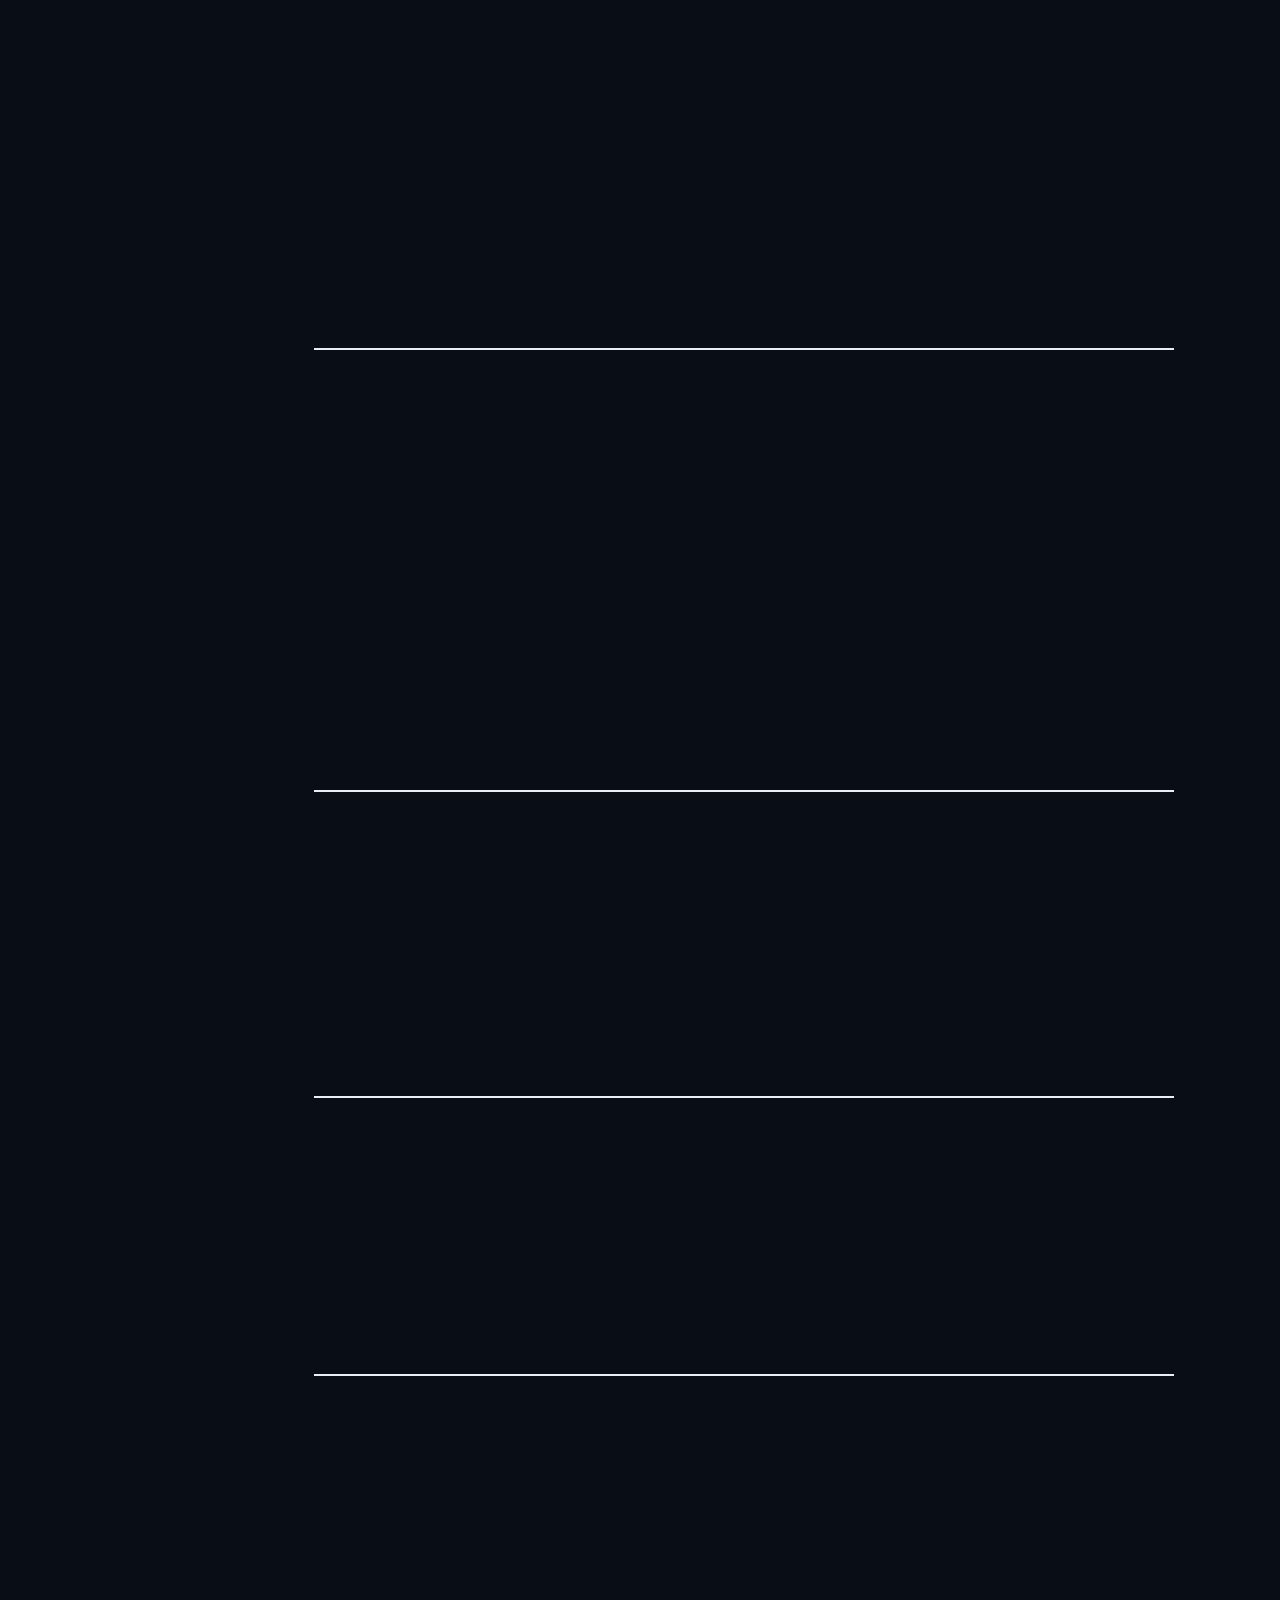
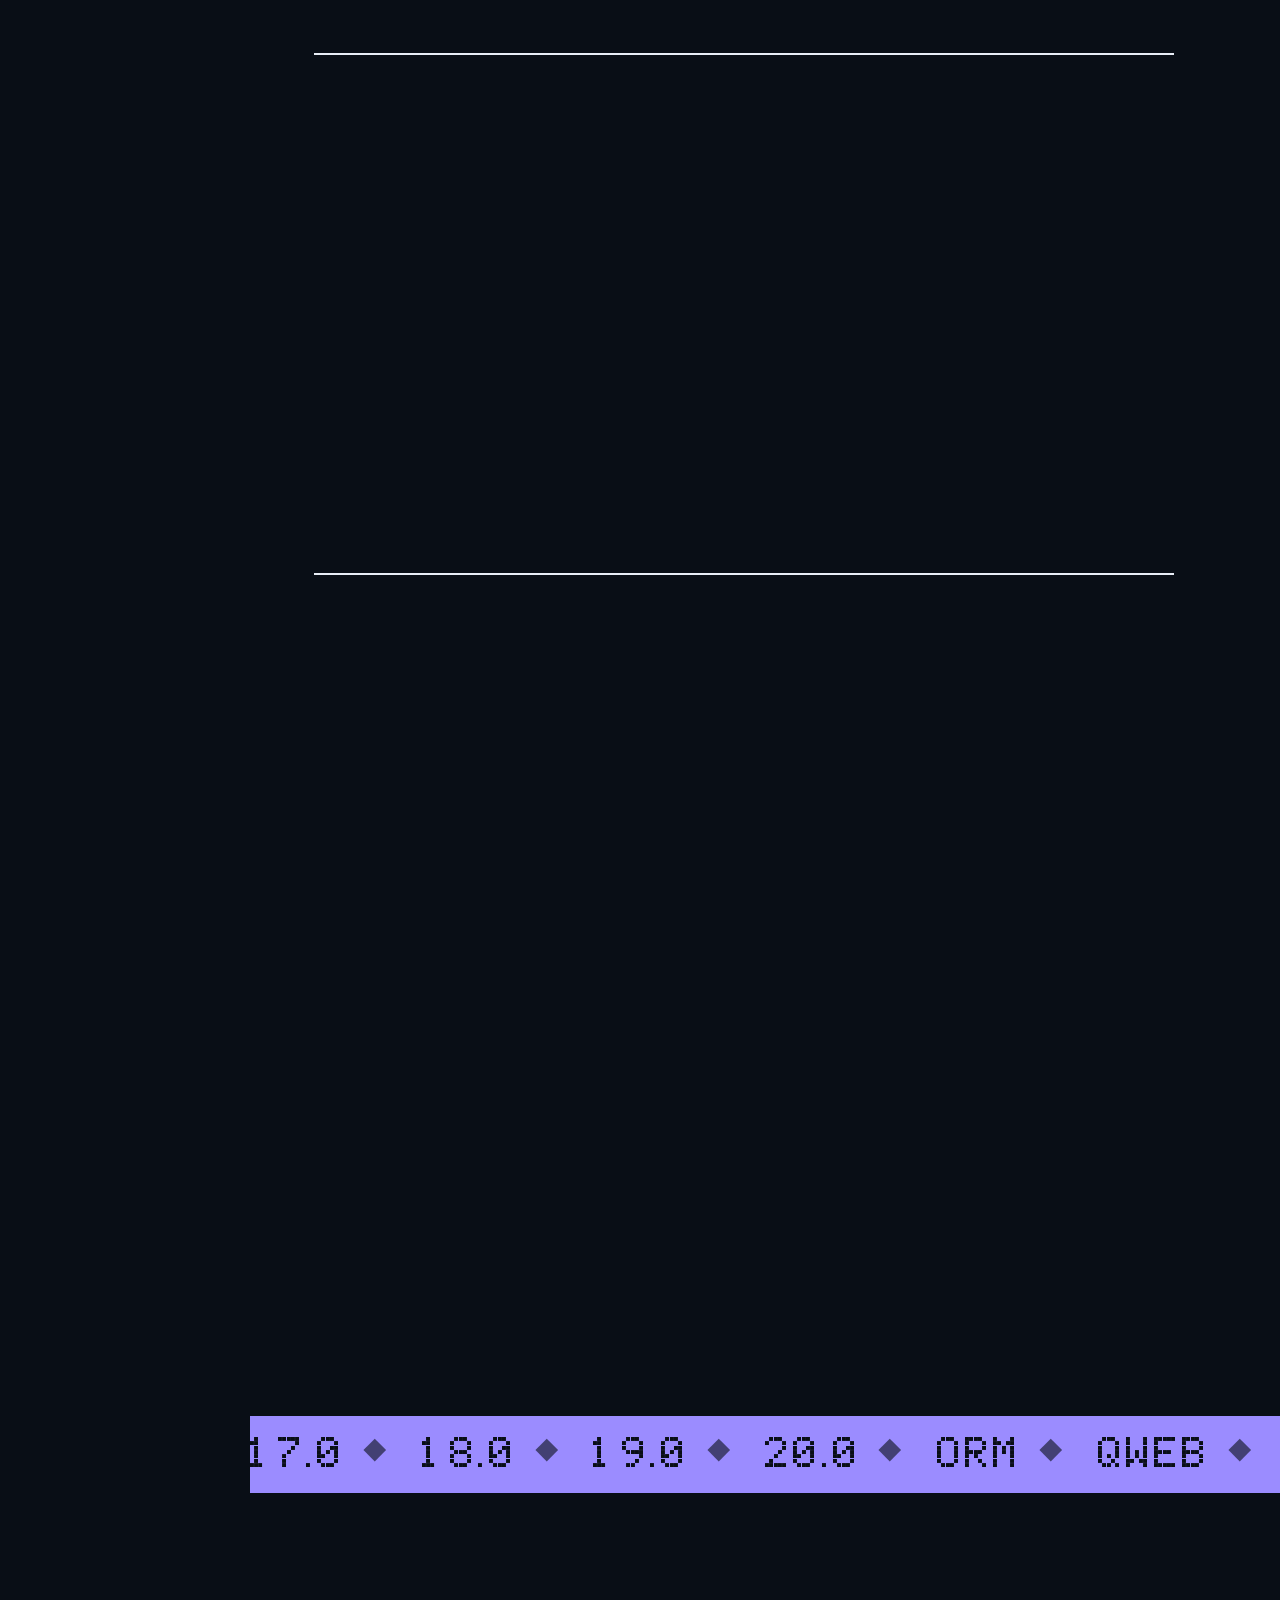
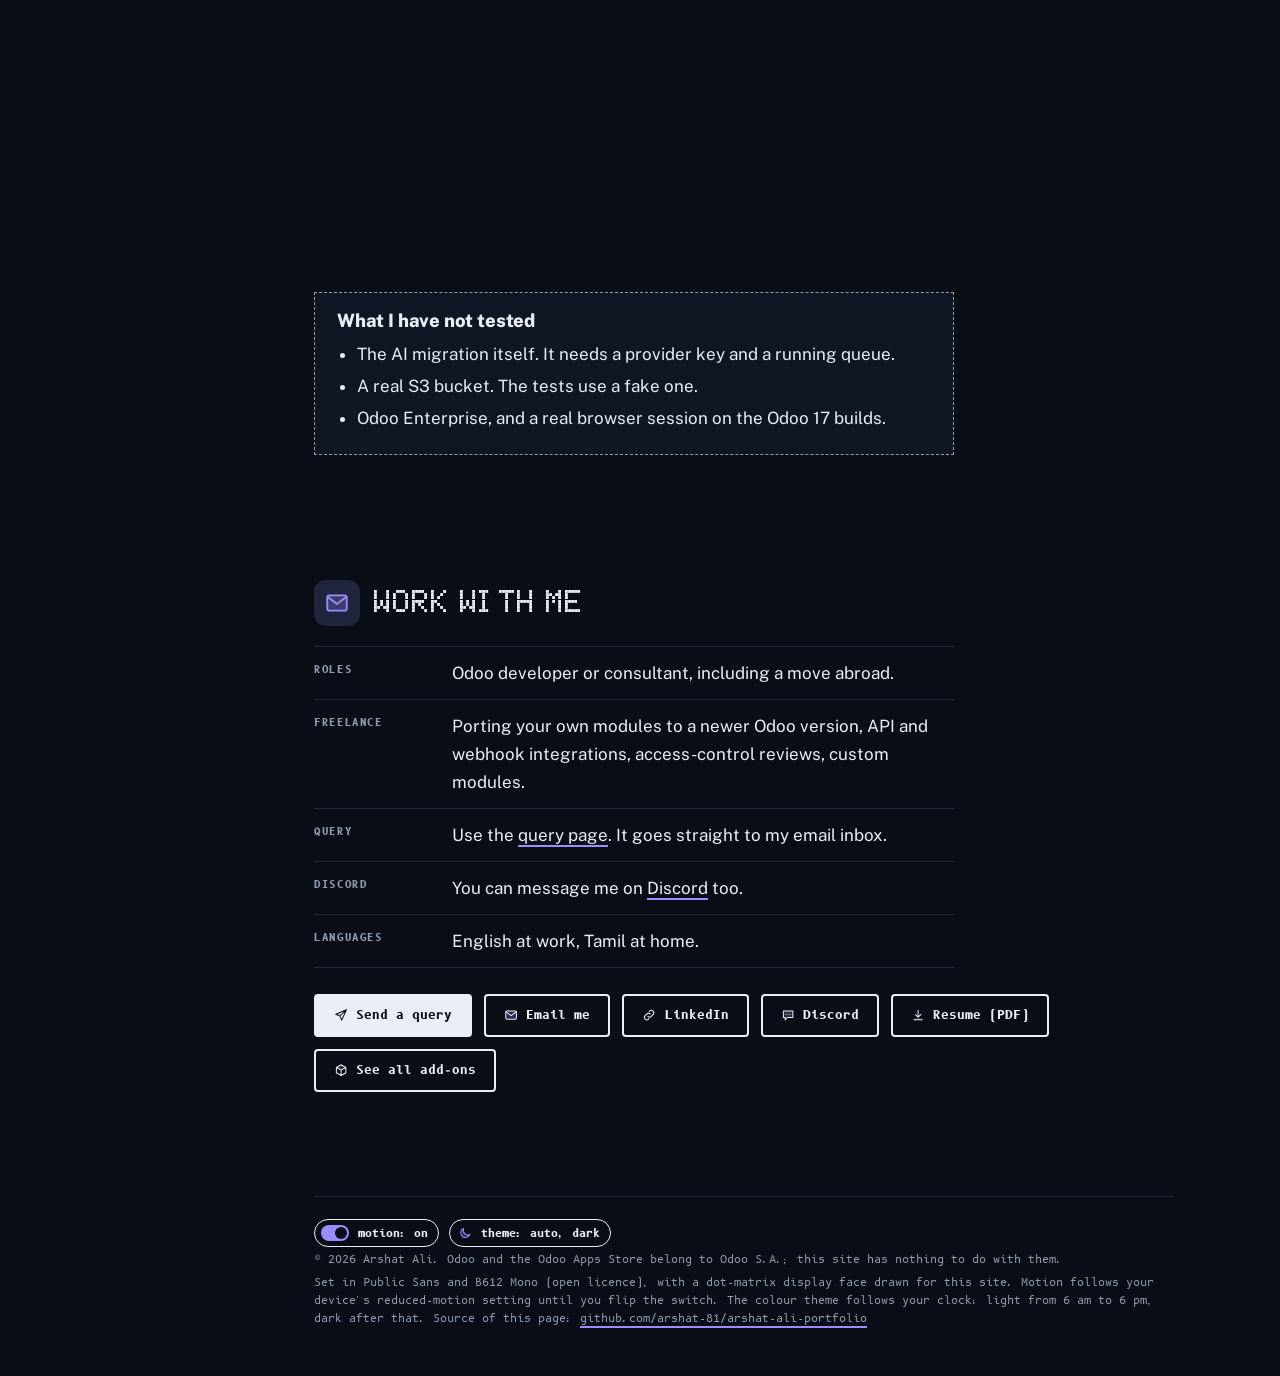
==== commit b13095fc: "Add files via upload" ====
--- a/index.html
+++ b/index.html
@@ -59,6 +59,9 @@
   var theme = mode === "auto" ? byClock() : mode;
   r.setAttribute("data-theme", theme);
   r.setAttribute("data-theme-mode", mode);
+  var side = null;
+  try { side = localStorage.getItem("sidebar"); } catch (e) {}
+  r.setAttribute("data-sidebar", side === "rail" || side === "open" ? side : (window.innerWidth < 1100 ? "rail" : "open"));
   var meta = document.querySelector('meta[name="theme-color"]');
   if (meta) meta.setAttribute("content", theme === "dark" ? "#090e16" : "#eef1f6");
 
@@ -71,7 +74,7 @@
 })();
 </script>
 <noscript><link rel="stylesheet" href="noscript.css"></noscript>
-<link rel="stylesheet" href="site.css?v=9">
+<link rel="stylesheet" href="site.css?v=10">
 </head>
 <body>
 <svg class="sprite" width="0" height="0" aria-hidden="true" focusable="false"><defs>
@@ -106,30 +109,43 @@
 <symbol id="i-moon" viewBox="0 0 24 24"><path class="ac" d="M20 14.5A8 8 0 0 1 9.5 4a8 8 0 1 0 10.5 10.5z"/><path d="M20 14.5A8 8 0 0 1 9.5 4a8 8 0 1 0 10.5 10.5z"/></symbol>
 <symbol id="i-send" viewBox="0 0 24 24"><path class="ac" d="M21 3 3 10.5l7 3z"/><path d="M21 3 3 10.5l7 3 3 7zM10 13.5 21 3"/></symbol>
 <symbol id="i-check" viewBox="0 0 24 24"><path d="M4 12.5l5 5L20 6.5"/></symbol>
+<symbol id="i-chev" viewBox="0 0 24 24"><path d="M15 5l-7 7 7 7"/></symbol>
+<symbol id="i-menu" viewBox="0 0 24 24"><path d="M4 7h16M4 12h16M4 17h16"/></symbol>
+<symbol id="i-motion" viewBox="0 0 24 24"><path class="ac" d="M2.5 12c2-6 4-6 6 0s4 6 6 0 3-4 4.5-4V12z"/><path d="M2.5 12c2-6 4-6 6 0s4 6 6 0 3-4 4.5-4"/></symbol>
 </defs></svg>
 <a class="skip" href="#main">Skip to content</a>
 <div id="bar" aria-hidden="true"></div>
 
+<div class="scrim" id="scrim" aria-hidden="true"></div>
+
 <div class="shell">
 
-<aside class="tree" aria-label="Sections of this page">
-  <a class="mark" href="#manifest" aria-label="Top of page">
-    <svg class="ring" viewBox="0 0 100 100" aria-hidden="true"><defs><path id="circ" d="M50,50 m-41,0 a41,41 0 1,1 82,0 a41,41 0 1,1 -82,0"/></defs><text><textPath href="#circ" textLength="254" lengthAdjust="spacing">ARSHAT ALI &#183; ODOO &#183; MODULEDEX &#183; SINCE 2024 &#183; </textPath></text></svg>
-    <span>A</span>
-  </a>
+<header class="topbar">
+  <button class="menu-btn" type="button" aria-controls="sidebar" aria-expanded="false" aria-label="Open the menu"><svg class="ic" aria-hidden="true"><use href="#i-menu"/></svg></button>
+  <p class="tb-title">arshat_ali/<b id="tbsec"></b></p>
+</header>
+
+<aside class="tree" id="sidebar" aria-label="Sections of this page">
+  <div class="tree-head">
+    <a class="mark" href="#manifest" aria-label="Top of page">
+      <svg class="ring" viewBox="0 0 100 100" aria-hidden="true"><defs><path id="circ" d="M50,50 m-41,0 a41,41 0 1,1 82,0 a41,41 0 1,1 -82,0"/></defs><text><textPath href="#circ" textLength="254" lengthAdjust="spacing">ARSHAT ALI &#183; ODOO &#183; MODULEDEX &#183; SINCE 2024 &#183; </textPath></text></svg>
+      <span>A</span>
+    </a>
+    <button class="rail-toggle" type="button" aria-controls="sidebar" aria-expanded="true" aria-label="Collapse the sidebar"><svg class="ic" aria-hidden="true"><use href="#i-chev"/></svg></button>
+  </div>
   <p class="tree-root">arshat_ali/</p>
   <nav>
     <div class="ind" aria-hidden="true"></div>
-    <a href="#manifest"><span class="br" aria-hidden="true"></span>__manifest__.py</a>
-    <a href="#models"><span class="br" aria-hidden="true"></span>models/<small>add-ons</small></a>
-    <a href="#depends"><span class="br" aria-hidden="true"></span>depends/<small>skills</small></a>
-    <a href="#migrations"><span class="br" aria-hidden="true"></span>migrations/<small>experience</small></a>
-    <a href="#tests"><span class="br" aria-hidden="true"></span>tests/<small>how I check</small></a>
-    <a href="#readme"><span class="br" aria-hidden="true"></span>README<small>contact, cv</small></a>
-    <a href="query"><span class="br" aria-hidden="true"></span>query/<small>send a message</small></a>
+    <a href="#manifest" data-label="__manifest__.py"><span class="br" aria-hidden="true"></span><svg class="ic ni" aria-hidden="true"><use href="#i-doc"/></svg><span class="lb">__manifest__.py</span></a>
+    <a href="#models" data-label="models/ · add-ons"><span class="br" aria-hidden="true"></span><svg class="ic ni" aria-hidden="true"><use href="#i-cube"/></svg><span class="lb">models/<small>add-ons</small></span></a>
+    <a href="#depends" data-label="depends/ · skills"><span class="br" aria-hidden="true"></span><svg class="ic ni" aria-hidden="true"><use href="#i-code"/></svg><span class="lb">depends/<small>skills</small></span></a>
+    <a href="#migrations" data-label="migrations/ · experience"><span class="br" aria-hidden="true"></span><svg class="ic ni" aria-hidden="true"><use href="#i-case"/></svg><span class="lb">migrations/<small>experience</small></span></a>
+    <a href="#tests" data-label="tests/ · how I check"><span class="br" aria-hidden="true"></span><svg class="ic ni" aria-hidden="true"><use href="#i-test"/></svg><span class="lb">tests/<small>how I check</small></span></a>
+    <a href="#readme" data-label="README · contact, cv"><span class="br" aria-hidden="true"></span><svg class="ic ni" aria-hidden="true"><use href="#i-mail"/></svg><span class="lb">README<small>contact, cv</small></span></a>
+    <a href="query" data-label="query/ · send a message"><span class="br" aria-hidden="true"></span><svg class="ic ni" aria-hidden="true"><use href="#i-send"/></svg><span class="lb">query/<small>send a message</small></span></a>
   </nav>
   <div class="tree-foot">
-    <button class="motion" type="button" aria-pressed="true" title="Turn the animations on or off for this site"><span class="sw" aria-hidden="true"></span><span class="lbl">motion: on</span></button>
+    <button class="motion" type="button" aria-pressed="true" title="Turn the animations on or off for this site"><svg class="ic mo" aria-hidden="true"><use href="#i-motion"/></svg><span class="sw" aria-hidden="true"></span><span class="lbl">motion: on</span></button>
     <button class="theme" type="button" title="Light by day, dark by evening. Click to choose light, dark or automatic."><svg class="ic" aria-hidden="true"><use href="#i-sun"/></svg><span class="lbl">theme: auto, light</span></button>
     <p>Press <kbd>d</kbd> for debug mode</p>
   </div>
@@ -461,7 +477,7 @@
   <p>Set in Public Sans and B612 Mono (open licence), with a dot-matrix display face drawn for this site. Motion follows your device's reduced-motion setting until you flip the switch. The colour theme follows your clock: light from 6 am to 6 pm, dark after that. Source of this page: <a href="https://github.com/arshat-81/arshat-ali-portfolio" target="_blank" rel="noopener">github.com/arshat-81/arshat-ali-portfolio</a></p>
 </footer>
 
-<script src="site.js?v=9" defer></script>
+<script src="site.js?v=10" defer></script>
 <script>
 /* Safety net: if the script above did not finish, show everything instead of leaving blanks. */
 setTimeout(function () { if (!window.__ok) { document.documentElement.classList.add("ready", "reveal-all"); var b = document.getElementById("boot"); if (b) b.remove(); document.body.classList.remove("booting"); } }, 2500);
--- a/site.css
+++ b/site.css
@@ -82,7 +82,7 @@
 .cur-ring.hot i { transform: scale(1); }
 .cur-on .cur-dot, .cur-on .cur-ring { opacity: 1; }
 
-.shell { display: grid; grid-template-columns: 250px minmax(0, 1fr); min-height: 100vh; align-content: start; }
+.shell { display: grid; grid-template-columns: var(--side, 250px) minmax(0, 1fr); min-height: 100vh; align-content: start; transition: grid-template-columns .4s var(--ease); }
 
 /* ---------- file-tree sidebar ---------- */
 .tree { position: sticky; top: 0; align-self: start; height: 100vh; padding: 24px 22px; border-right: 1px solid var(--rule); display: flex; flex-direction: column; gap: 16px; font-family: var(--mono); font-size: 0.72rem; }
@@ -251,7 +251,7 @@
 
 footer { margin: 40px clamp(20px, 5vw, 72px) 0; padding: 22px 0 44px; border-top: 1px solid var(--rule); max-width: 860px; font: 0.671rem/1.7 var(--mono); color: var(--muted); }
 footer p { max-width: none; margin: 0 0 4px; }
-.shell + footer { margin-left: calc(250px + clamp(20px, 5vw, 72px)); }
+.shell + footer { margin-left: calc(var(--side, 250px) + clamp(20px, 5vw, 72px)); transition: margin-left .4s var(--ease); }
 
 /* the d key: Odoo-style debug mode */
 body.debug main > section { outline: 1px dashed var(--accent); outline-offset: -1px; }
@@ -364,16 +364,9 @@
 /* narrow screens: the tree becomes a strip along the top */
 @media (max-width: 940px) {
   .shell { grid-template-columns: minmax(0, 1fr); }
-  .tree { position: sticky; z-index: 20; height: auto; flex-direction: row; align-items: center; gap: 14px; padding: 10px 16px; border-right: 0; border-bottom: 1px solid var(--rule); background: var(--paper); overflow-x: auto; scrollbar-width: none; }
-  .tree::-webkit-scrollbar { display: none; }
-  .mark { width: 42px; height: 42px; margin: 0; flex: none; }
-  .mark .ring { display: none; }
-  .mark span { width: 36px; height: 36px; font-size: 1.1rem; }
-  .tree-root, .tree-foot { display: none; }
-  .tree nav { flex-direction: row; gap: 2px; }
-  .tree nav a { white-space: nowrap; padding: 5px 9px; }
-  .tree nav a:hover { padding-left: 9px; }
-  .tree nav a .br, .tree nav a small { display: none; }
+  .topbar { display: flex; }
+  .tree { position: fixed; top: 0; left: 0; bottom: 0; width: min(300px, 86vw); height: 100vh; height: 100dvh; align-self: stretch; z-index: 70; padding: 22px; background: var(--paper); border-right: 1px solid var(--rule); transform: translateX(-104%); visibility: hidden; transition: transform .42s var(--ease), visibility 0s .42s; }
+  .tree.open { transform: none; visibility: visible; transition: transform .42s var(--ease); box-shadow: 14px 0 44px rgba(0, 0, 0, .28); }
   main > section { padding-top: 52px; }
   .stamp { --rot: -3deg; --py: 0px; position: static; display: inline-block; margin: 0 0 20px; }
   .shell + footer { margin-left: clamp(20px, 5vw, 72px); }
@@ -468,3 +461,61 @@
 .nf .file { clip-path: none; animation: none; }
 .nf-code { font: 400 clamp(5rem, 22vw, 11rem)/1 var(--pix); letter-spacing: .02em; color: var(--accent); margin: 6px 0 14px; }
 .nf-text { font-size: 1.15rem; margin-bottom: 22px; }
+
+/* ===================== collapsible sidebar ===================== */
+.tree { z-index: 30; overflow-x: hidden; overflow-y: auto; scrollbar-width: none; }
+.tree::-webkit-scrollbar { display: none; }
+.tree-head { display: flex; align-items: flex-start; justify-content: space-between; gap: 8px; }
+.rail-toggle { all: unset; box-sizing: border-box; flex: none; width: 30px; height: 30px; margin-top: 6px; display: grid; place-items: center; border: 1.5px solid var(--rule); border-radius: 50%; color: var(--muted); cursor: pointer; transition: border-color .2s, color .2s, background .2s; }
+.rail-toggle:hover { border-color: var(--accent); color: var(--accent); }
+.rail-toggle:focus-visible { outline: 3px solid var(--accent); outline-offset: 3px; }
+.rail-toggle .ic { width: 16px; height: 16px; transition: transform .45s var(--ease); }
+.tree nav a { display: flex; align-items: flex-start; }
+.tree nav a .br { flex: none; margin-top: .1em; }
+.tree nav a .ni { display: none; flex: none; color: var(--muted); transition: color .2s; }
+.tree nav a:hover .ni, .tree nav a.on .ni { color: var(--accent); }
+.tree nav a .lb { min-width: 0; white-space: nowrap; }
+.tree nav a small { margin-left: 0; }
+.motion .mo { display: none; width: 1.35em; height: 1.35em; color: var(--accent); }
+.motion[aria-pressed="false"] .mo { opacity: .4; }
+.topbar { display: none; }
+.menu-btn { all: unset; box-sizing: border-box; width: 40px; height: 40px; display: grid; place-items: center; border: 1.5px solid var(--ink); border-radius: 10px; cursor: pointer; transition: background .2s, border-color .2s, color .2s; }
+.menu-btn:hover { background: var(--accent); border-color: var(--accent); color: var(--accent-ink); }
+.menu-btn:focus-visible { outline: 3px solid var(--accent); outline-offset: 3px; }
+.menu-btn .ic { width: 22px; height: 22px; }
+.tb-title { margin: 0; font: 700 .74rem var(--mono); color: var(--muted); }
+.tb-title b { color: var(--ink); margin-left: 2px; }
+.scrim { position: fixed; inset: 0; z-index: 65; background: rgba(5, 8, 13, .55); opacity: 0; pointer-events: none; transition: opacity .35s ease; }
+.scrim.on { opacity: 1; pointer-events: auto; }
+body.nav-open { overflow: hidden; }
+.tip { position: fixed; z-index: 120; pointer-events: none; background: var(--ink); color: var(--paper); font: 700 .68rem var(--mono); padding: 6px 10px; border-radius: 6px; white-space: nowrap; opacity: 0; transform: translate(-6px, -50%); transition: opacity .15s, transform .2s var(--ease); }
+.tip.on { opacity: 1; transform: translate(0, -50%); }
+.tip::before { content: ""; position: absolute; left: -4px; top: 50%; width: 8px; height: 8px; background: inherit; transform: translateY(-50%) rotate(45deg); }
+
+/* desktop: the sidebar can fold into a narrow strip of icons */
+@media (min-width: 941px) {
+  html[data-sidebar="rail"] { --side: 72px; }
+  html[data-sidebar="rail"] .tree { padding: 20px 10px; align-items: center; }
+  html[data-sidebar="rail"] .tree-head { flex-direction: column; align-items: center; gap: 12px; }
+  html[data-sidebar="rail"] .mark { width: 46px; height: 46px; margin: 0; }
+  html[data-sidebar="rail"] .mark .ring { display: none; }
+  html[data-sidebar="rail"] .rail-toggle { margin-top: 0; }
+  html[data-sidebar="rail"] .rail-toggle .ic { transform: rotate(180deg); }
+  html[data-sidebar="rail"] .tree-root, html[data-sidebar="rail"] .tree-foot p, html[data-sidebar="rail"] .tree nav a .br, html[data-sidebar="rail"] .tree nav a .lb { display: none; }
+  html[data-sidebar="rail"] .tree nav { width: 100%; }
+  html[data-sidebar="rail"] .tree nav a { justify-content: center; align-items: center; padding: 11px 0; }
+  html[data-sidebar="rail"] .tree nav a:hover { padding-left: 0; }
+  html[data-sidebar="rail"] .tree nav a .ni { display: block; width: 22px; height: 22px; }
+  html[data-sidebar="rail"] .tree-foot { justify-items: center; }
+  html[data-sidebar="rail"] .tree-foot .motion, html[data-sidebar="rail"] .tree-foot .theme { justify-self: center; width: 40px; height: 40px; padding: 0; gap: 0; justify-content: center; border-radius: 50%; }
+  html[data-sidebar="rail"] .motion .sw, html[data-sidebar="rail"] .motion .lbl, html[data-sidebar="rail"] .theme .lbl { display: none; }
+  html[data-sidebar="rail"] .motion .mo { display: block; }
+}
+@media (max-width: 940px) {
+  .tree { z-index: 70; }
+  .topbar { display: flex; position: sticky; top: 0; z-index: 40; align-items: center; gap: 12px; height: 56px; padding: 0 14px; background: color-mix(in srgb, var(--paper) 90%, transparent); backdrop-filter: blur(8px); border-bottom: 1px solid var(--rule); }
+  .tip { display: none; }
+}
+/* without scripts the menu cannot open, so show the sidebar as a plain block at the top */
+html:not(.js) .rail-toggle, html:not(.js) .topbar { display: none; }
+@media (max-width: 940px) { html:not(.js) .tree { position: static; transform: none; visibility: visible; width: auto; height: auto; box-shadow: none; } }
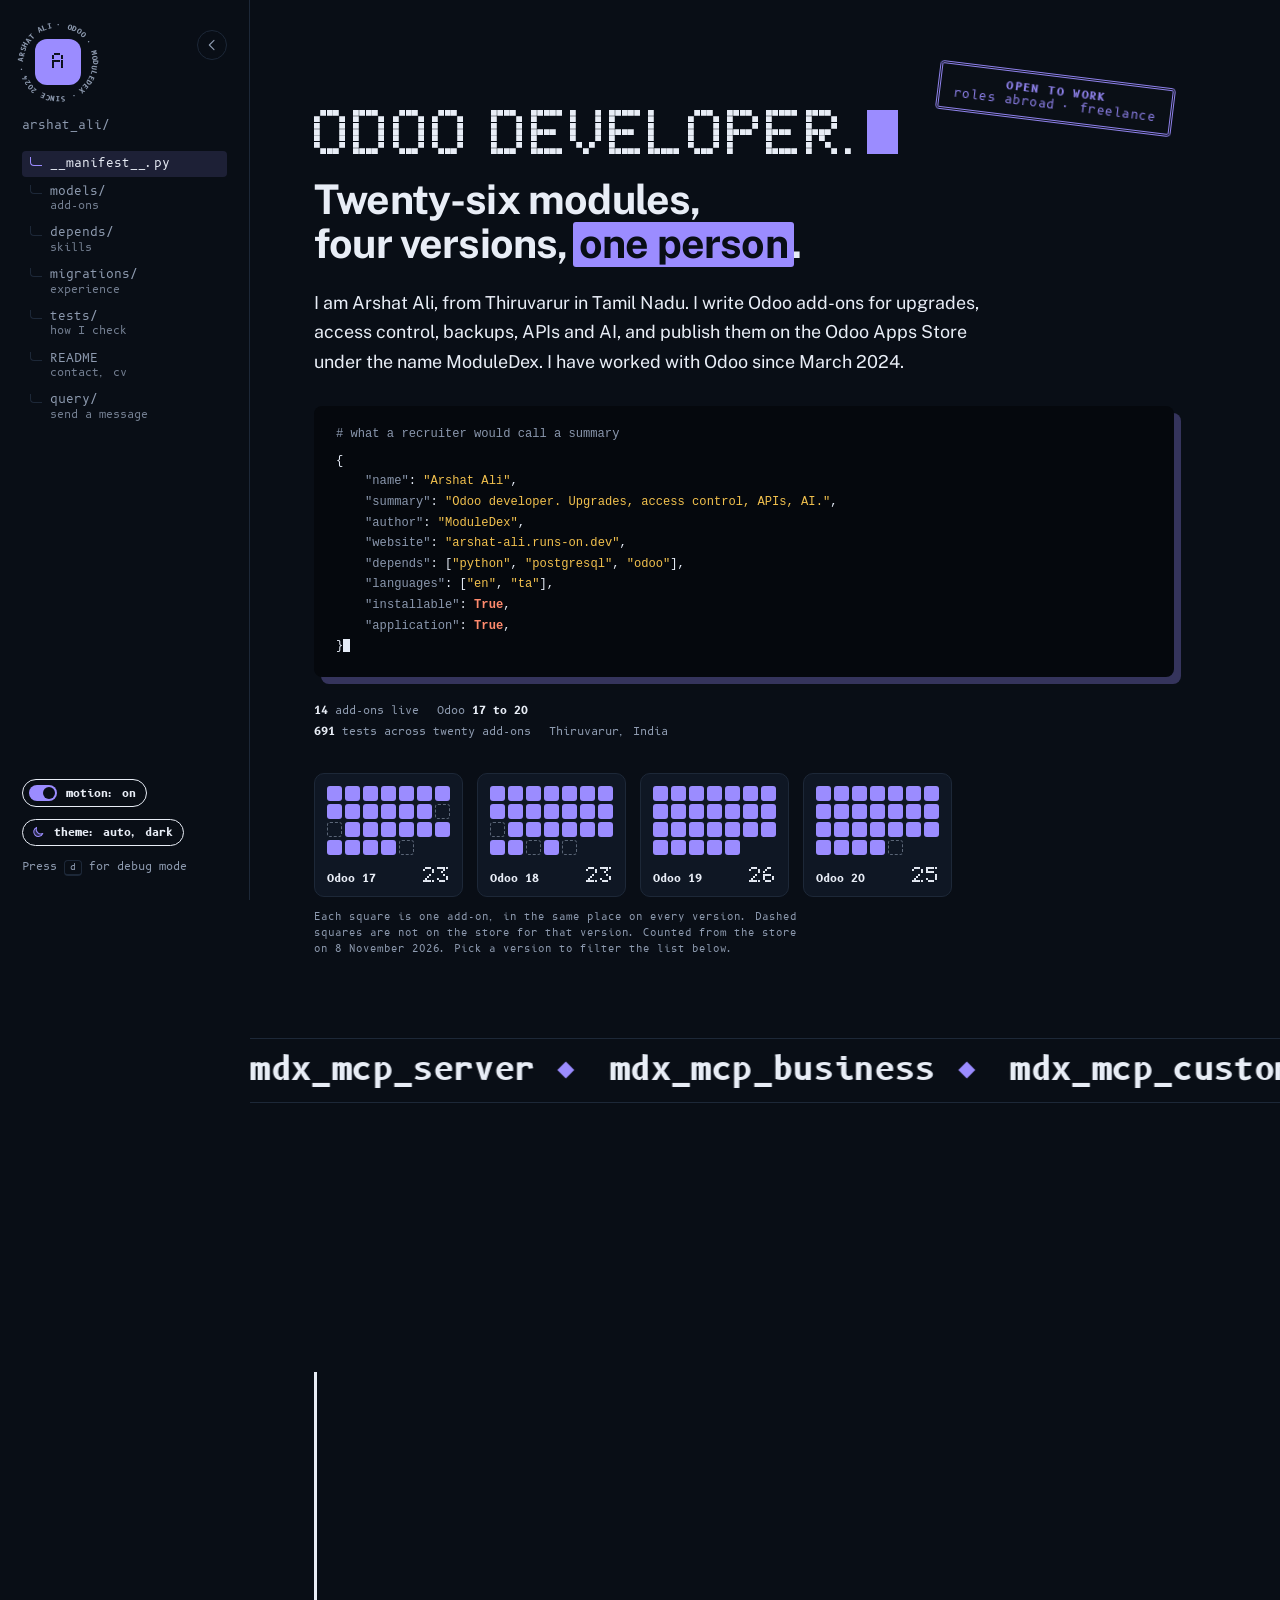
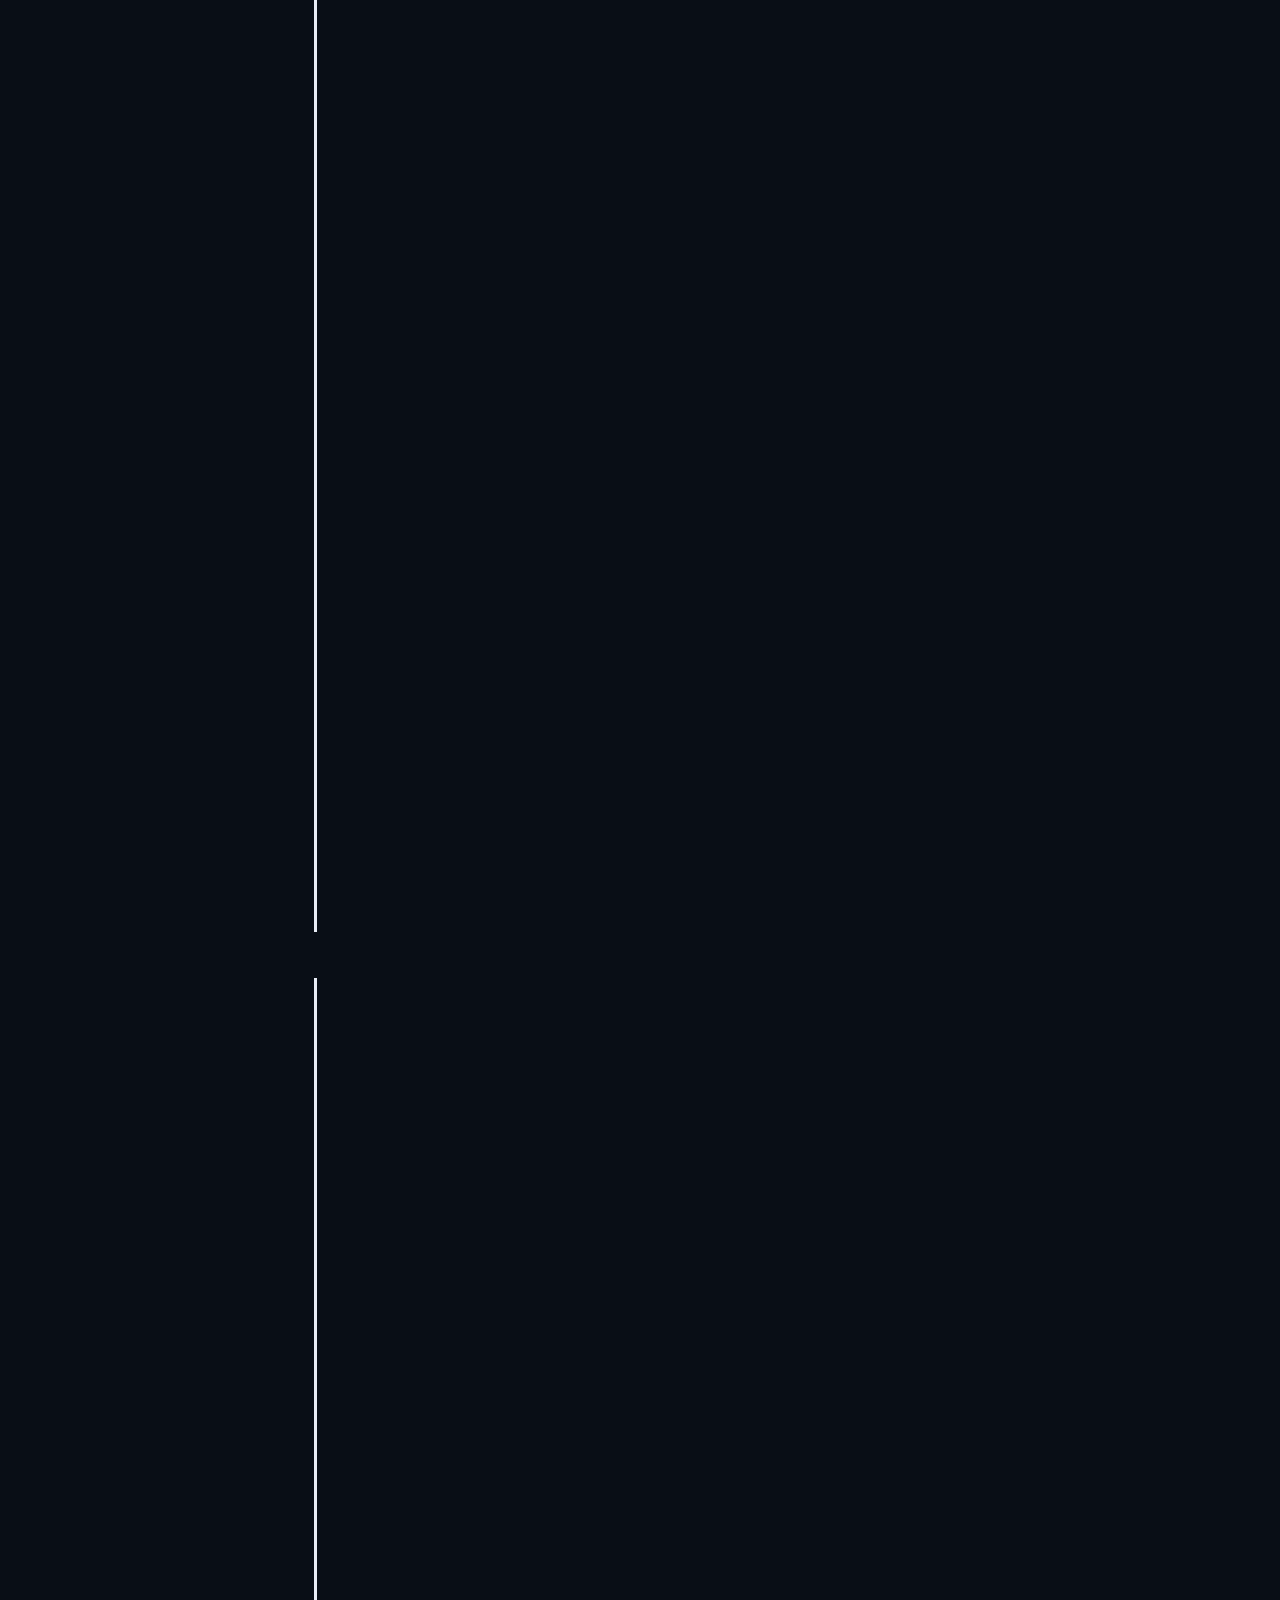
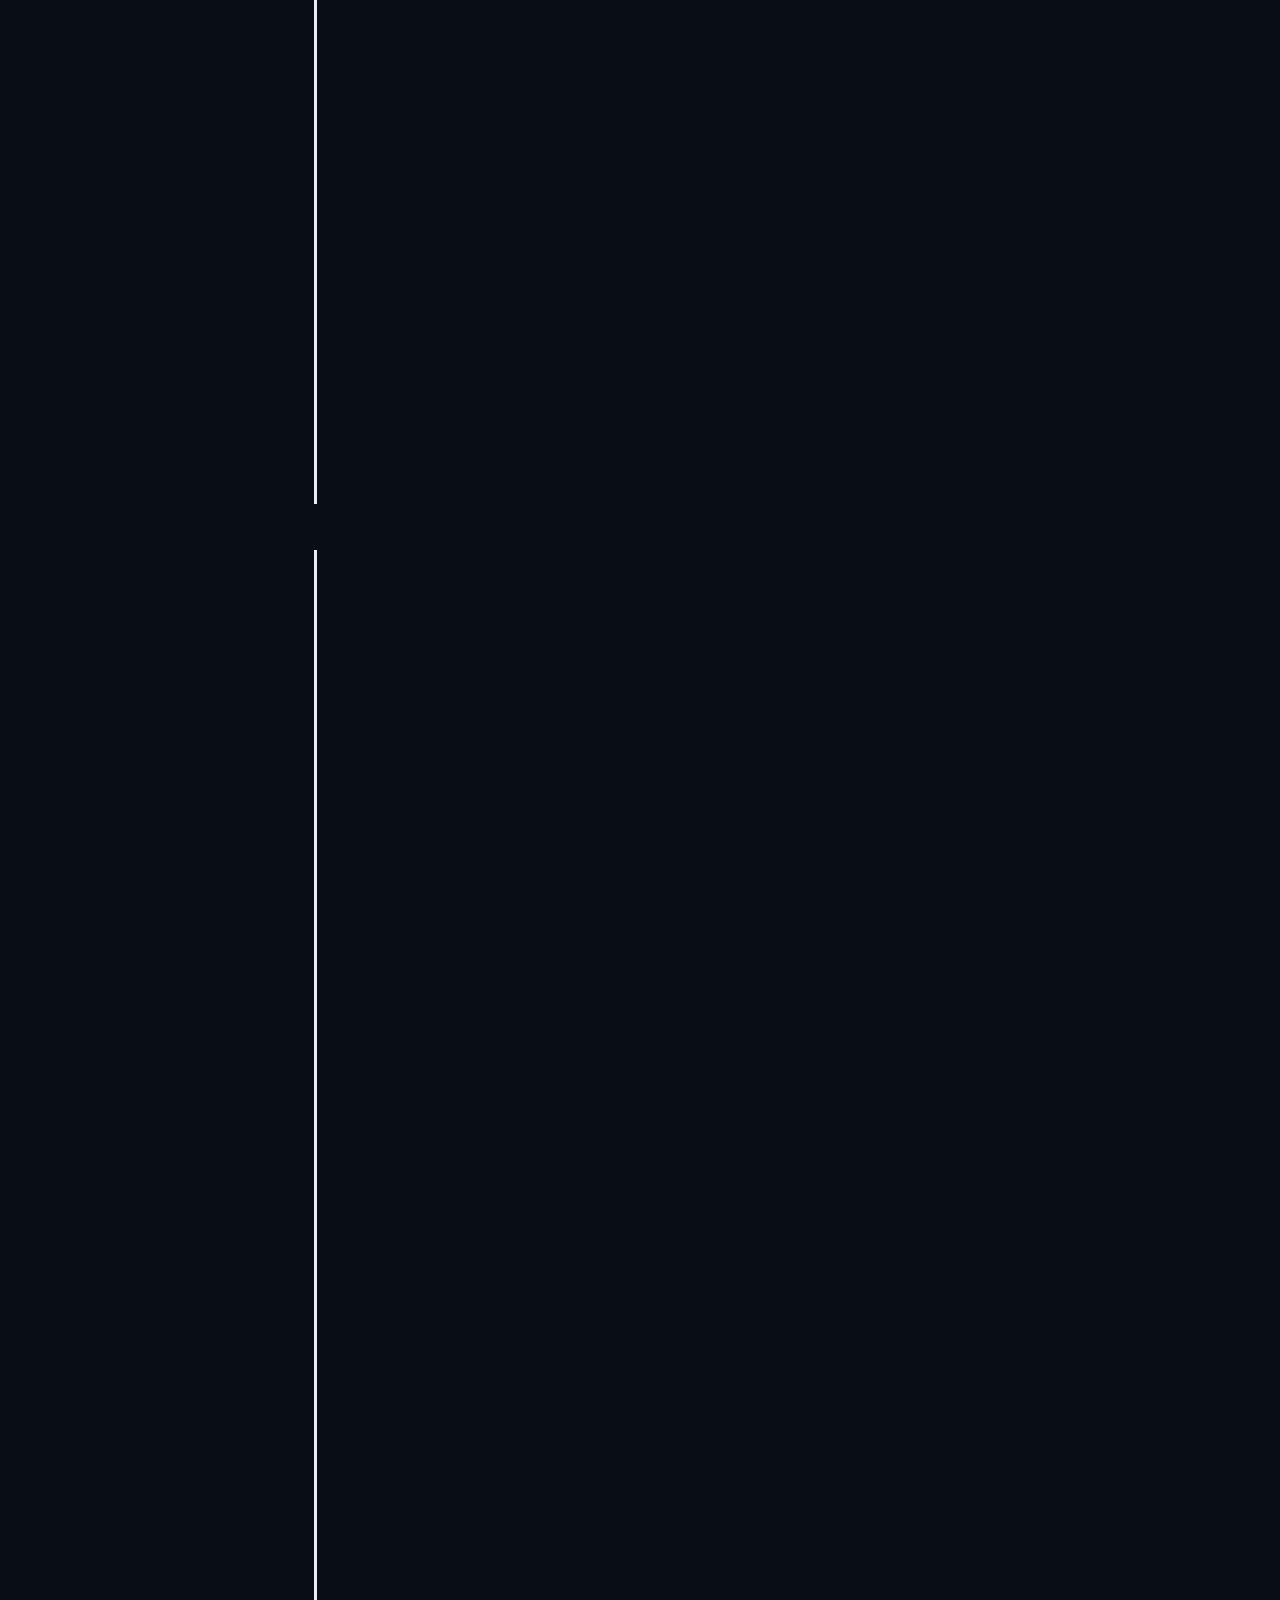
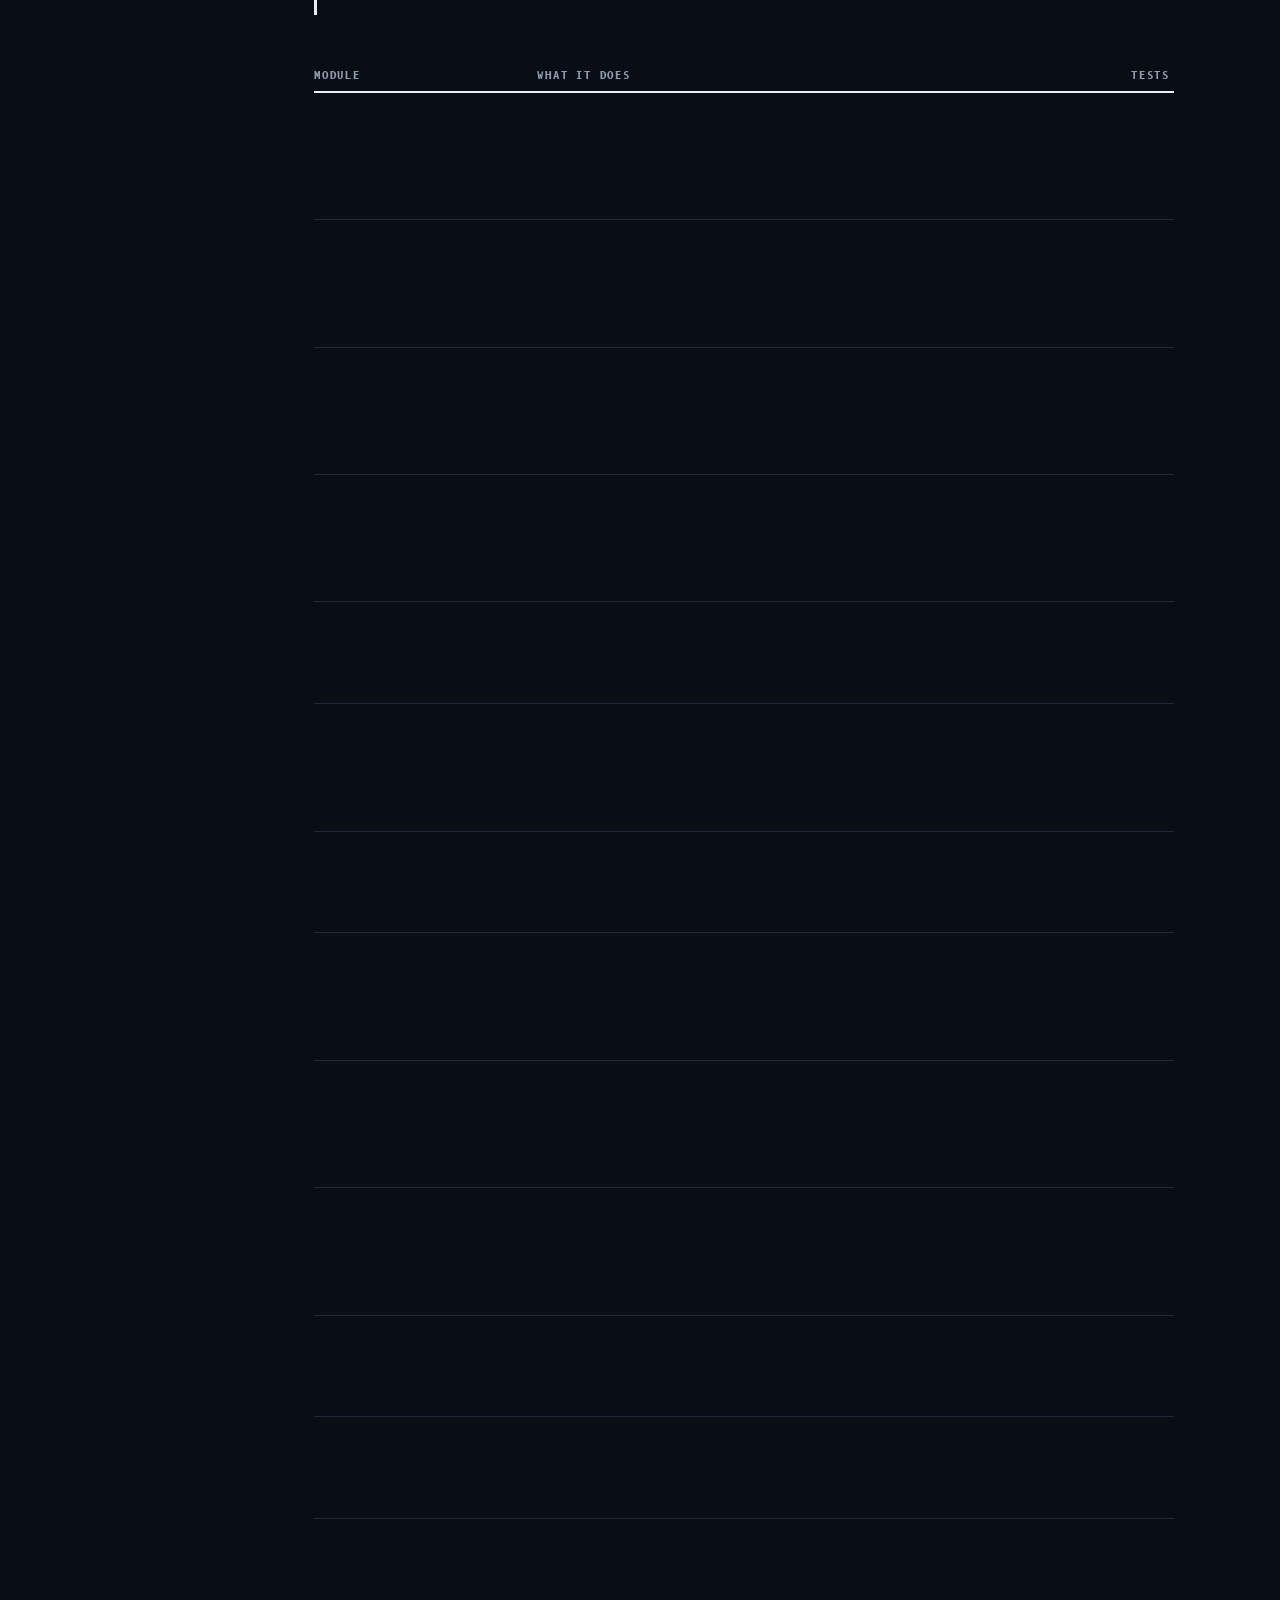
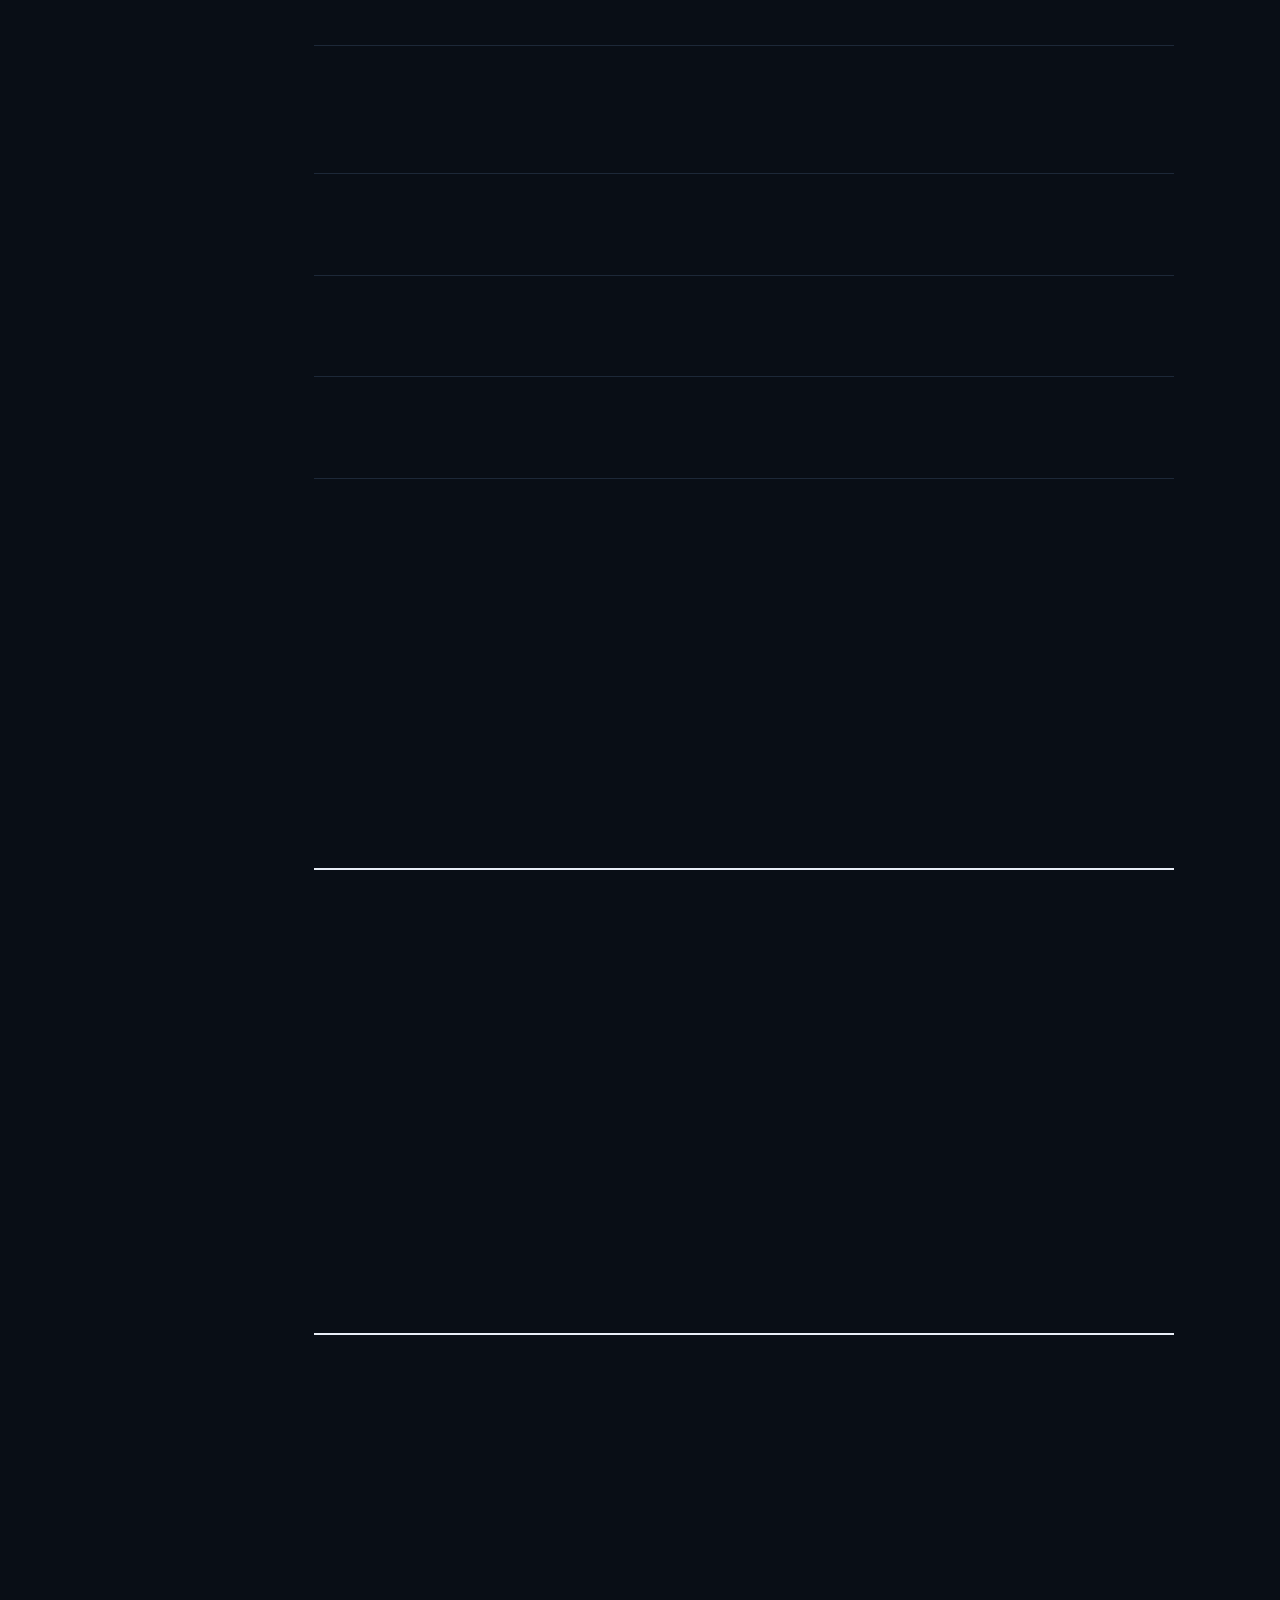
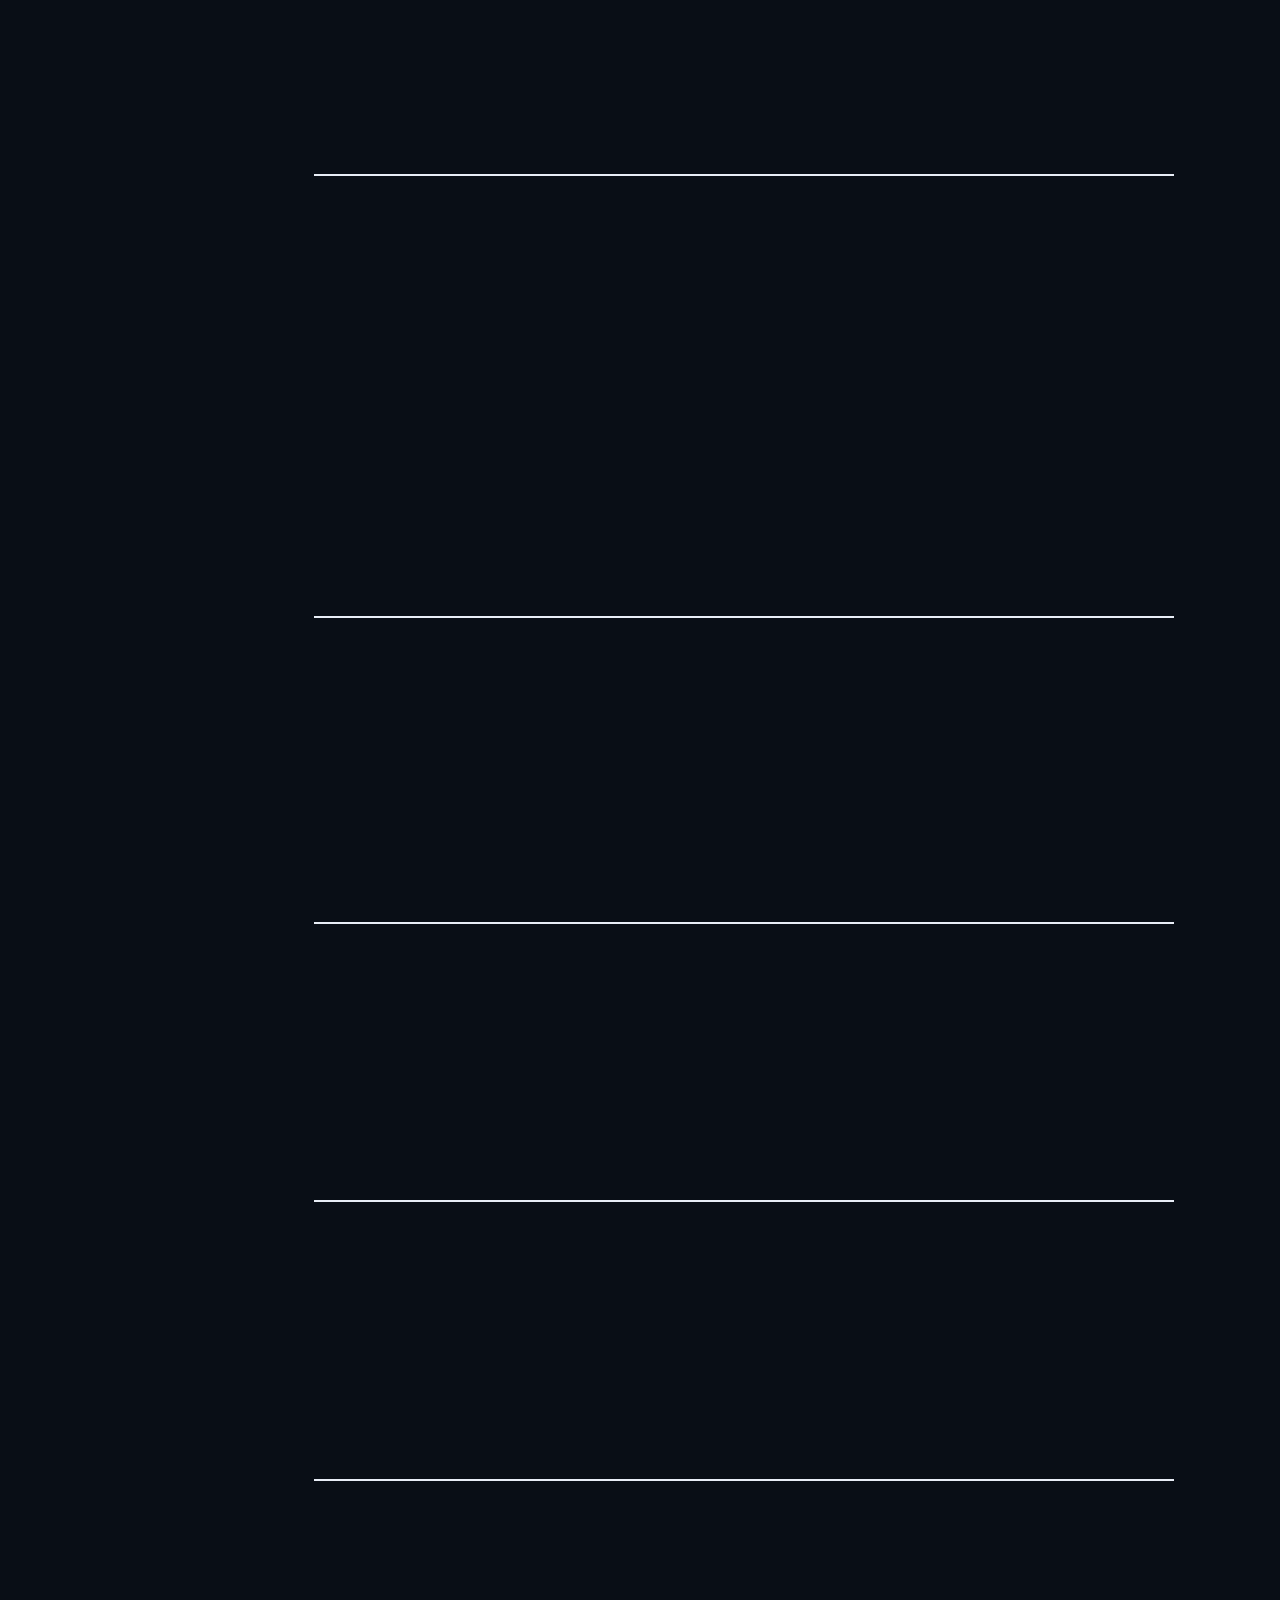
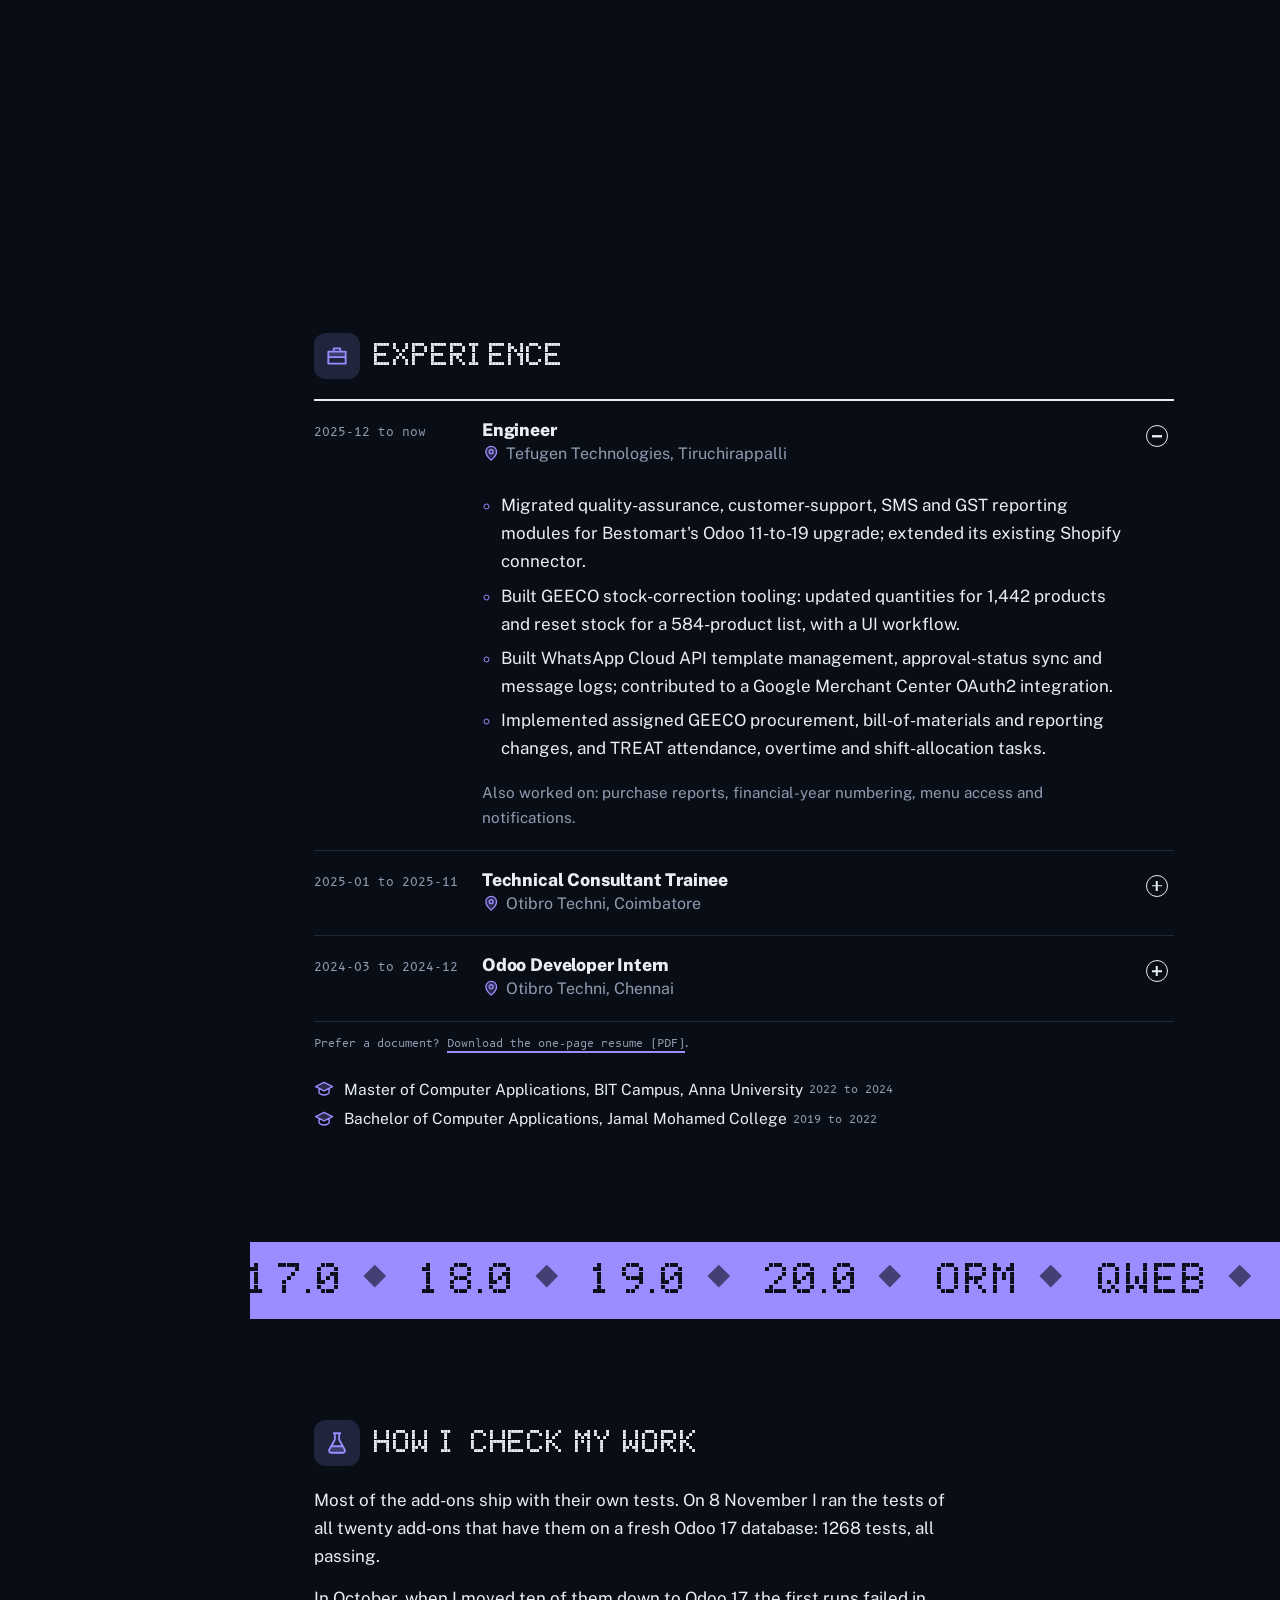
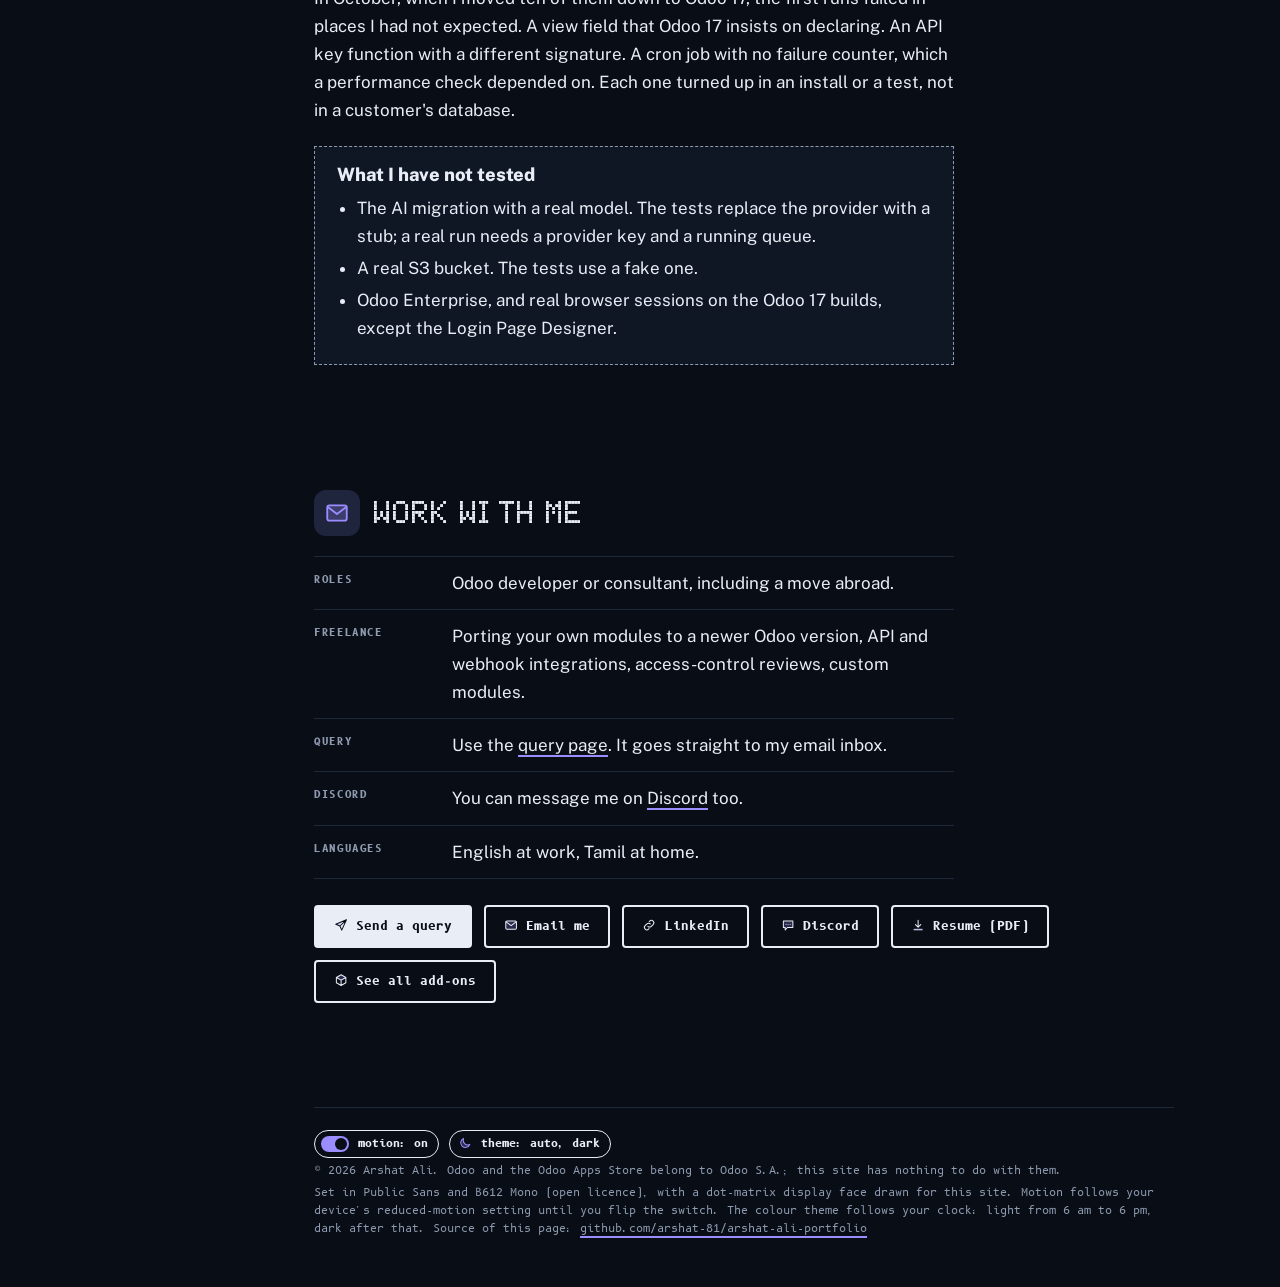
==== commit e9af8789: "Update to 26 add-ons: counts, table, share image" ====
--- a/index.html
+++ b/index.html
@@ -6,7 +6,7 @@
 <meta name="color-scheme" content="light dark">
 <meta name="theme-color" content="#eef1f6">
 <title>Arshat Ali | Odoo Developer for Upgrades, APIs and AI</title>
-<meta name="description" content="Arshat Ali is an Odoo developer in India. He writes Odoo add-ons for upgrades, access control, backups, APIs and AI: sixteen modules on the Apps Store.">
+<meta name="description" content="Arshat Ali is an Odoo developer in India. He writes Odoo add-ons for upgrades, access control, backups, APIs and AI: twenty-six modules on the Apps Store.">
 <meta name="author" content="Arshat Ali">
 <meta name="robots" content="index, follow, max-image-preview:large">
 <link rel="canonical" href="https://arshat-ali.runs-on.dev/">
@@ -17,22 +17,22 @@
 <meta property="og:locale" content="en">
 <meta property="og:url" content="https://arshat-ali.runs-on.dev/">
 <meta property="og:title" content="Arshat Ali | Odoo Developer for Upgrades, APIs and AI">
-<meta property="og:description" content="Arshat Ali is an Odoo developer in India. He writes Odoo add-ons for upgrades, access control, backups, APIs and AI: sixteen modules on the Apps Store.">
+<meta property="og:description" content="Arshat Ali is an Odoo developer in India. He writes Odoo add-ons for upgrades, access control, backups, APIs and AI: twenty-six modules on the Apps Store.">
 <meta property="og:image" content="https://arshat-ali.runs-on.dev/img/og-image.png">
 <meta property="og:image:type" content="image/png">
 <meta property="og:image:width" content="1200">
 <meta property="og:image:height" content="630">
-<meta property="og:image:alt" content="Arshat Ali, Odoo developer: sixteen add-ons on the Odoo Apps Store for Odoo 17 to 20, drawn as sixteen squares.">
+<meta property="og:image:alt" content="Arshat Ali, Odoo developer: twenty-six add-ons on the Odoo Apps Store for Odoo 17 to 20, drawn as twenty-six squares.">
 <meta name="twitter:card" content="summary_large_image">
 <meta name="twitter:title" content="Arshat Ali | Odoo Developer for Upgrades, APIs and AI">
-<meta name="twitter:description" content="Arshat Ali is an Odoo developer in India. He writes Odoo add-ons for upgrades, access control, backups, APIs and AI: sixteen modules on the Apps Store.">
+<meta name="twitter:description" content="Arshat Ali is an Odoo developer in India. He writes Odoo add-ons for upgrades, access control, backups, APIs and AI: twenty-six modules on the Apps Store.">
 <meta name="twitter:image" content="https://arshat-ali.runs-on.dev/img/og-image.png">
-<meta name="twitter:image:alt" content="Arshat Ali, Odoo developer: sixteen add-ons on the Odoo Apps Store for Odoo 17 to 20, drawn as sixteen squares.">
+<meta name="twitter:image:alt" content="Arshat Ali, Odoo developer: twenty-six add-ons on the Odoo Apps Store for Odoo 17 to 20, drawn as twenty-six squares.">
 <link rel="icon" href="/favicon.svg" type="image/svg+xml">
 <link rel="icon" href="/favicon.ico" sizes="48x48">
 <link rel="apple-touch-icon" href="/apple-touch-icon.png">
 <link rel="me" href="https://www.linkedin.com/in/arshat-ali">
-<script type="application/ld+json">{"@context":"https://schema.org","@graph":[{"@type":"WebSite","@id":"https://arshat-ali.runs-on.dev/#website","url":"https://arshat-ali.runs-on.dev/","name":"Arshat Ali","inLanguage":"en","publisher":{"@id":"https://arshat-ali.runs-on.dev/#person"}},{"@type":"ProfilePage","@id":"https://arshat-ali.runs-on.dev/#webpage","url":"https://arshat-ali.runs-on.dev/","name":"Arshat Ali | Odoo Developer for Upgrades, APIs and AI","description":"Arshat Ali is an Odoo developer in India. He writes Odoo add-ons for upgrades, access control, backups, APIs and AI: sixteen modules on the Apps Store.","isPartOf":{"@id":"https://arshat-ali.runs-on.dev/#website"},"about":{"@id":"https://arshat-ali.runs-on.dev/#person"},"mainEntity":{"@id":"https://arshat-ali.runs-on.dev/#person"},"dateModified":"2026-10-26","inLanguage":"en","primaryImageOfPage":"https://arshat-ali.runs-on.dev/img/og-image.png"},{"@type":"Person","@id":"https://arshat-ali.runs-on.dev/#person","name":"Arshat Ali","jobTitle":"Odoo Developer","url":"https://arshat-ali.runs-on.dev/","image":"https://arshat-ali.runs-on.dev/img/og-image.png","description":"Odoo developer who writes add-ons for upgrades, access control, backups, APIs and AI, published on the Odoo Apps Store as ModuleDex.","address":{"@type":"PostalAddress","addressLocality":"Thiruvarur","addressRegion":"Tamil Nadu","addressCountry":"IN"},"knowsAbout":["Odoo","Odoo upgrades and migrations","Python","PostgreSQL","REST APIs and webhooks","Model Context Protocol","Access control and record rules"],"alumniOf":[{"@type":"CollegeOrUniversity","name":"Anna University"},{"@type":"CollegeOrUniversity","name":"Jamal Mohamed College"}],"sameAs":["https://www.linkedin.com/in/arshat-ali","https://apps.odoo.com/apps/modules/browse?author=ModuleDex"]},{"@type":"ItemList","name":"Odoo add-ons by ModuleDex","itemListElement":[{"@type":"ListItem","position":1,"item":{"@type":"SoftwareApplication","name":"Module Migration AI","applicationCategory":"BusinessApplication","operatingSystem":"Odoo 17, 18, 19, 20","url":"https://apps.odoo.com/apps/modules/19.0/ai_module_migrator/","author":{"@id":"https://arshat-ali.runs-on.dev/#person"}}},{"@type":"ListItem","position":2,"item":{"@type":"SoftwareApplication","name":"MCP Server and Audit","applicationCategory":"BusinessApplication","operatingSystem":"Odoo 17, 18, 19, 20","url":"https://apps.odoo.com/apps/modules/19.0/mdx_mcp_server/","author":{"@id":"https://arshat-ali.runs-on.dev/#person"}}},{"@type":"ListItem","position":3,"item":{"@type":"SoftwareApplication","name":"REST API","applicationCategory":"BusinessApplication","operatingSystem":"Odoo 17, 18, 19, 20","url":"https://apps.odoo.com/apps/modules/19.0/mdx_api_gateway/","author":{"@id":"https://arshat-ali.runs-on.dev/#person"}}},{"@type":"ListItem","position":4,"item":{"@type":"SoftwareApplication","name":"S3 Attachment Storage","applicationCategory":"BusinessApplication","operatingSystem":"Odoo 17, 18, 19, 20","url":"https://apps.odoo.com/apps/modules/19.0/mdx_object_storage/","author":{"@id":"https://arshat-ali.runs-on.dev/#person"}}},{"@type":"ListItem","position":5,"item":{"@type":"SoftwareApplication","name":"User Access Control","applicationCategory":"BusinessApplication","operatingSystem":"Odoo 17, 18, 19, 20","url":"https://apps.odoo.com/apps/modules/19.0/mdx_access_control/","author":{"@id":"https://arshat-ali.runs-on.dev/#person"}}},{"@type":"ListItem","position":6,"item":{"@type":"SoftwareApplication","name":"Access Rights Manager","applicationCategory":"BusinessApplication","operatingSystem":"Odoo 17, 18, 19, 20","url":"https://apps.odoo.com/apps/modules/19.0/mdx_access_manager/","author":{"@id":"https://arshat-ali.runs-on.dev/#person"}}},{"@type":"ListItem","position":7,"item":{"@type":"SoftwareApplication","name":"Performance Auditor","applicationCategory":"BusinessApplication","operatingSystem":"Odoo 17, 18, 19, 20","url":"https://apps.odoo.com/apps/modules/19.0/mdx_perf_auditor/","author":{"@id":"https://arshat-ali.runs-on.dev/#person"}}},{"@type":"ListItem","position":8,"item":{"@type":"SoftwareApplication","name":"Database Backup","applicationCategory":"BusinessApplication","operatingSystem":"Odoo 17, 18, 19, 20","url":"https://apps.odoo.com/apps/modules/19.0/mdx_backup_manager/","author":{"@id":"https://arshat-ali.runs-on.dev/#person"}}},{"@type":"ListItem","position":9,"item":{"@type":"SoftwareApplication","name":"Credential Encryption","applicationCategory":"BusinessApplication","operatingSystem":"Odoo 17, 18, 19, 20","url":"https://apps.odoo.com/apps/modules/19.0/mdx_credential_vault/","author":{"@id":"https://arshat-ali.runs-on.dev/#person"}}},{"@type":"ListItem","position":10,"item":{"@type":"SoftwareApplication","name":"Upgrade Scanner","applicationCategory":"BusinessApplication","operatingSystem":"Odoo 17, 18, 19, 20","url":"https://apps.odoo.com/apps/modules/19.0/mdx_upgrade_scanner/","author":{"@id":"https://arshat-ali.runs-on.dev/#person"}}}]}]}</script>
+<script type="application/ld+json">{"@context":"https://schema.org","@graph":[{"@type":"WebSite","@id":"https://arshat-ali.runs-on.dev/#website","url":"https://arshat-ali.runs-on.dev/","name":"Arshat Ali","inLanguage":"en","publisher":{"@id":"https://arshat-ali.runs-on.dev/#person"}},{"@type":"ProfilePage","@id":"https://arshat-ali.runs-on.dev/#webpage","url":"https://arshat-ali.runs-on.dev/","name":"Arshat Ali | Odoo Developer for Upgrades, APIs and AI","description":"Arshat Ali is an Odoo developer in India. He writes Odoo add-ons for upgrades, access control, backups, APIs and AI: twenty-six modules on the Apps Store.","isPartOf":{"@id":"https://arshat-ali.runs-on.dev/#website"},"about":{"@id":"https://arshat-ali.runs-on.dev/#person"},"mainEntity":{"@id":"https://arshat-ali.runs-on.dev/#person"},"dateModified":"2026-10-26","inLanguage":"en","primaryImageOfPage":"https://arshat-ali.runs-on.dev/img/og-image.png"},{"@type":"Person","@id":"https://arshat-ali.runs-on.dev/#person","name":"Arshat Ali","jobTitle":"Odoo Developer","url":"https://arshat-ali.runs-on.dev/","image":"https://arshat-ali.runs-on.dev/img/og-image.png","description":"Odoo developer who writes add-ons for upgrades, access control, backups, APIs and AI, published on the Odoo Apps Store as ModuleDex.","address":{"@type":"PostalAddress","addressLocality":"Thiruvarur","addressRegion":"Tamil Nadu","addressCountry":"IN"},"knowsAbout":["Odoo","Odoo upgrades and migrations","Python","PostgreSQL","REST APIs and webhooks","Model Context Protocol","Access control and record rules"],"alumniOf":[{"@type":"CollegeOrUniversity","name":"Anna University"},{"@type":"CollegeOrUniversity","name":"Jamal Mohamed College"}],"sameAs":["https://www.linkedin.com/in/arshat-ali","https://apps.odoo.com/apps/modules/browse?author=ModuleDex"]},{"@type":"ItemList","name":"Odoo add-ons by ModuleDex","itemListElement":[{"@type":"ListItem","position":1,"item":{"@type":"SoftwareApplication","name":"Module Migration AI","applicationCategory":"BusinessApplication","operatingSystem":"Odoo 17, 18, 19, 20","url":"https://apps.odoo.com/apps/modules/19.0/ai_module_migrator/","author":{"@id":"https://arshat-ali.runs-on.dev/#person"}}},{"@type":"ListItem","position":2,"item":{"@type":"SoftwareApplication","name":"Claude Connector for Odoo","applicationCategory":"BusinessApplication","operatingSystem":"Odoo 17, 18, 19, 20","url":"https://apps.odoo.com/apps/modules/19.0/mdx_mcp_server/","author":{"@id":"https://arshat-ali.runs-on.dev/#person"}}},{"@type":"ListItem","position":3,"item":{"@type":"SoftwareApplication","name":"REST API","applicationCategory":"BusinessApplication","operatingSystem":"Odoo 17, 18, 19, 20","url":"https://apps.odoo.com/apps/modules/19.0/mdx_api_gateway/","author":{"@id":"https://arshat-ali.runs-on.dev/#person"}}},{"@type":"ListItem","position":4,"item":{"@type":"SoftwareApplication","name":"S3 Attachment Storage","applicationCategory":"BusinessApplication","operatingSystem":"Odoo 17, 18, 19, 20","url":"https://apps.odoo.com/apps/modules/19.0/mdx_object_storage/","author":{"@id":"https://arshat-ali.runs-on.dev/#person"}}},{"@type":"ListItem","position":5,"item":{"@type":"SoftwareApplication","name":"User Access Control","applicationCategory":"BusinessApplication","operatingSystem":"Odoo 17, 18, 19, 20","url":"https://apps.odoo.com/apps/modules/19.0/mdx_access_control/","author":{"@id":"https://arshat-ali.runs-on.dev/#person"}}},{"@type":"ListItem","position":6,"item":{"@type":"SoftwareApplication","name":"Access Rights Manager","applicationCategory":"BusinessApplication","operatingSystem":"Odoo 17, 18, 19, 20","url":"https://apps.odoo.com/apps/modules/19.0/mdx_access_manager/","author":{"@id":"https://arshat-ali.runs-on.dev/#person"}}},{"@type":"ListItem","position":7,"item":{"@type":"SoftwareApplication","name":"Performance Auditor","applicationCategory":"BusinessApplication","operatingSystem":"Odoo 17, 18, 19, 20","url":"https://apps.odoo.com/apps/modules/19.0/mdx_perf_auditor/","author":{"@id":"https://arshat-ali.runs-on.dev/#person"}}},{"@type":"ListItem","position":8,"item":{"@type":"SoftwareApplication","name":"Database Backup","applicationCategory":"BusinessApplication","operatingSystem":"Odoo 17, 18, 19, 20","url":"https://apps.odoo.com/apps/modules/19.0/mdx_backup_manager/","author":{"@id":"https://arshat-ali.runs-on.dev/#person"}}},{"@type":"ListItem","position":9,"item":{"@type":"SoftwareApplication","name":"Credential Encryption","applicationCategory":"BusinessApplication","operatingSystem":"Odoo 17, 18, 19, 20","url":"https://apps.odoo.com/apps/modules/19.0/mdx_credential_vault/","author":{"@id":"https://arshat-ali.runs-on.dev/#person"}}},{"@type":"ListItem","position":10,"item":{"@type":"SoftwareApplication","name":"Access Rights Simulator","applicationCategory":"BusinessApplication","operatingSystem":"Odoo 17, 18, 19, 20","url":"https://apps.odoo.com/apps/modules/19.0/mdx_security_simulator/","author":{"@id":"https://arshat-ali.runs-on.dev/#person"}}},{"@type":"ListItem","position":11,"item":{"@type":"SoftwareApplication","name":"Upgrade Scanner","applicationCategory":"BusinessApplication","operatingSystem":"Odoo 17, 18, 19, 20","url":"https://apps.odoo.com/apps/modules/19.0/mdx_upgrade_scanner/","author":{"@id":"https://arshat-ali.runs-on.dev/#person"}}},{"@type":"ListItem","position":12,"item":{"@type":"SoftwareApplication","name":"XML ID Finder","applicationCategory":"BusinessApplication","operatingSystem":"Odoo 17, 18, 19, 20","url":"https://apps.odoo.com/apps/modules/19.0/mdx_external_id_finder/","author":{"@id":"https://arshat-ali.runs-on.dev/#person"}}},{"@type":"ListItem","position":13,"item":{"@type":"SoftwareApplication","name":"SQL Query Builder","applicationCategory":"BusinessApplication","operatingSystem":"Odoo 17, 18, 19, 20","url":"https://apps.odoo.com/apps/modules/19.0/data_insight_workbench/","author":{"@id":"https://arshat-ali.runs-on.dev/#person"}}},{"@type":"ListItem","position":14,"item":{"@type":"SoftwareApplication","name":"Keep Debug Mode On","applicationCategory":"BusinessApplication","operatingSystem":"Odoo 18, 19, 20","url":"https://apps.odoo.com/apps/modules/19.0/mdx_keep_debug/","author":{"@id":"https://arshat-ali.runs-on.dev/#person"}}},{"@type":"ListItem","position":15,"item":{"@type":"SoftwareApplication","name":"BigCommerce Connector","applicationCategory":"BusinessApplication","operatingSystem":"Odoo 19, 20","url":"https://apps.odoo.com/apps/modules/19.0/mdx_bigcommerce_connector/","author":{"@id":"https://arshat-ali.runs-on.dev/#person"}}},{"@type":"ListItem","position":16,"item":{"@type":"SoftwareApplication","name":"Login Page Designer","applicationCategory":"BusinessApplication","operatingSystem":"Odoo 17, 18, 19, 20","url":"https://apps.odoo.com/apps/modules/19.0/mdx_login_studio/","author":{"@id":"https://arshat-ali.runs-on.dev/#person"}}},{"@type":"ListItem","position":17,"item":{"@type":"SoftwareApplication","name":"Access Control Advanced","applicationCategory":"BusinessApplication","operatingSystem":"Odoo 17, 18, 19, 20","url":"https://apps.odoo.com/apps/modules/19.0/mdx_access_control_advanced/","author":{"@id":"https://arshat-ali.runs-on.dev/#person"}}},{"@type":"ListItem","position":18,"item":{"@type":"SoftwareApplication","name":"Free Database Backup","applicationCategory":"BusinessApplication","operatingSystem":"Odoo 17, 18, 19, 20","url":"https://apps.odoo.com/apps/modules/19.0/mdx_backup_lite/","author":{"@id":"https://arshat-ali.runs-on.dev/#person"}}},{"@type":"ListItem","position":19,"item":{"@type":"SoftwareApplication","name":"MCP Access Control","applicationCategory":"BusinessApplication","operatingSystem":"Odoo 17, 18, 19, 20","url":"https://apps.odoo.com/apps/modules/19.0/mdx_mcp_access/","author":{"@id":"https://arshat-ali.runs-on.dev/#person"}}},{"@type":"ListItem","position":20,"item":{"@type":"SoftwareApplication","name":"Claude Business Tools","applicationCategory":"BusinessApplication","operatingSystem":"Odoo 17, 18, 19, 20","url":"https://apps.odoo.com/apps/modules/19.0/mdx_mcp_business/","author":{"@id":"https://arshat-ali.runs-on.dev/#person"}}},{"@type":"ListItem","position":21,"item":{"@type":"SoftwareApplication","name":"AI Customization","applicationCategory":"BusinessApplication","operatingSystem":"Odoo 17, 18, 19, 20","url":"https://apps.odoo.com/apps/modules/19.0/mdx_mcp_customize/","author":{"@id":"https://arshat-ali.runs-on.dev/#person"}}},{"@type":"ListItem","position":22,"item":{"@type":"SoftwareApplication","name":"MCP Developer Tools","applicationCategory":"BusinessApplication","operatingSystem":"Odoo 17, 18, 19, 20","url":"https://apps.odoo.com/apps/modules/19.0/mdx_mcp_dev/","author":{"@id":"https://arshat-ali.runs-on.dev/#person"}}},{"@type":"ListItem","position":23,"item":{"@type":"SoftwareApplication","name":"MCP OAuth 2.1","applicationCategory":"BusinessApplication","operatingSystem":"Odoo 17, 18, 19, 20","url":"https://apps.odoo.com/apps/modules/19.0/mdx_mcp_oauth/","author":{"@id":"https://arshat-ali.runs-on.dev/#person"}}},{"@type":"ListItem","position":24,"item":{"@type":"SoftwareApplication","name":"Password Policy","applicationCategory":"BusinessApplication","operatingSystem":"Odoo 17, 19, 20","url":"https://apps.odoo.com/apps/modules/19.0/mdx_password_policy/","author":{"@id":"https://arshat-ali.runs-on.dev/#person"}}},{"@type":"ListItem","position":25,"item":{"@type":"SoftwareApplication","name":"SAML SSO and SCIM","applicationCategory":"BusinessApplication","operatingSystem":"Odoo 17, 18, 19, 20","url":"https://apps.odoo.com/apps/modules/19.0/mdx_saml_scim/","author":{"@id":"https://arshat-ali.runs-on.dev/#person"}}},{"@type":"ListItem","position":26,"item":{"@type":"SoftwareApplication","name":"Claude and Ollama for Odoo AI","applicationCategory":"BusinessApplication","operatingSystem":"Odoo 19","url":"https://apps.odoo.com/apps/modules/19.0/mdx_ai_providers/","author":{"@id":"https://arshat-ali.runs-on.dev/#person"}}}]}]}</script>
 <link rel="preload" href="fonts/matrix.woff2" as="font" type="font/woff2" crossorigin>
 <link rel="preload" href="fonts/body.woff2" as="font" type="font/woff2" crossorigin>
 <script>
@@ -74,7 +74,7 @@
 })();
 </script>
 <noscript><link rel="stylesheet" href="noscript.css"></noscript>
-<link rel="stylesheet" href="site.css?v=10">
+<link rel="stylesheet" href="site.css?v=11">
 </head>
 <body>
 <svg class="sprite" width="0" height="0" aria-hidden="true" focusable="false"><defs>
@@ -157,22 +157,22 @@
   <div class="stamp">Open to work<small>roles abroad &middot; freelance</small></div>
   <p class="file">arshat_ali/__manifest__.py</p>
   <h1><span class="ln px"><span>Odoo developer.</span></span>
-    <span class="ln l2"><span>Sixteen modules, four</span></span>
-    <span class="ln l2"><span>versions, <mark>one person</mark>.</span></span></h1>
+    <span class="ln l2"><span>Twenty-six modules,</span></span>
+    <span class="ln l2"><span>four versions, <mark>one person</mark>.</span></span></h1>
   <p class="lead" data-r>I am Arshat Ali, from Thiruvarur in Tamil Nadu. I write Odoo add-ons for upgrades, access control, backups, APIs and AI, and publish them on the Odoo Apps Store under the name ModuleDex. I have worked with Odoo since March 2024.</p>
 
   <pre class="manifest" data-r aria-label="A manifest file describing Arshat Ali"><code><span class="cl cap"># what a recruiter would call a summary</span><span class="cl">{</span><span class="cl">    <span class="k">"name"</span>: <span class="s">"Arshat Ali"</span>,</span><span class="cl">    <span class="k">"summary"</span>: <span class="s">"Odoo developer. Upgrades, access control, APIs, AI."</span>,</span><span class="cl">    <span class="k">"author"</span>: <span class="s">"ModuleDex"</span>,</span><span class="cl">    <span class="k">"website"</span>: <span class="s">"arshat-ali.runs-on.dev"</span>,</span><span class="cl">    <span class="k">"depends"</span>: [<span class="s">"python"</span>, <span class="s">"postgresql"</span>, <span class="s">"odoo"</span>],</span><span class="cl">    <span class="k">"languages"</span>: [<span class="s">"en"</span>, <span class="s">"ta"</span>],</span><span class="cl">    <span class="k">"installable"</span>: <span class="t">True</span>,</span><span class="cl">    <span class="k">"application"</span>: <span class="t">True</span>,</span><span class="cl">}<span class="caret" aria-hidden="true"></span></span></code></pre>
 
-  <p class="status" data-r><span><b data-count="16">16</b> add-ons live</span><span>Odoo <b>17 to 20</b></span><span><b data-count="355">355</b> tests, ten of them together</span><span>Thiruvarur, India</span></p>
+  <p class="status" data-r><span><b data-count="26">26</b> add-ons live</span><span>Odoo <b>17 to 20</b></span><span><b data-count="1268">1268</b> tests across twenty add-ons</span><span>Thiruvarur, India</span></p>
 
   <figure class="vers" data-r>
     <div class="vcols" role="group" aria-label="Add-ons on the Odoo Apps Store, by Odoo version"></div>
-    <figcaption>Each square is one add-on, in the same place on every version. Dashed squares are not on the store for that version. Counted from the store on 26 October 2026. Pick a version to filter the list below.</figcaption>
+    <figcaption>Each square is one add-on, in the same place on every version. Dashed squares are not on the store for that version. Counted from the store on 8 November 2026. Pick a version to filter the list below.</figcaption>
   </figure>
 </section>
 
 <div class="band-wrap" aria-hidden="true">
-  <div class="band" data-base="1"><div class="track"><span>mdx_mcp_server <em></em> mdx_api_gateway <em></em> mdx_object_storage <em></em> ai_module_migrator <em></em> mdx_access_manager <em></em> mdx_access_control <em></em> mdx_perf_auditor <em></em> mdx_backup_manager <em></em> mdx_credential_vault <em></em> mdx_upgrade_scanner <em></em> </span><span>mdx_mcp_server <em></em> mdx_api_gateway <em></em> mdx_object_storage <em></em> ai_module_migrator <em></em> mdx_access_manager <em></em> mdx_access_control <em></em> mdx_perf_auditor <em></em> mdx_backup_manager <em></em> mdx_credential_vault <em></em> mdx_upgrade_scanner <em></em> </span></div></div>
+  <div class="band" data-base="1"><div class="track"><span>mdx_mcp_server <em></em> mdx_mcp_business <em></em> mdx_mcp_customize <em></em> mdx_api_gateway <em></em> mdx_saml_scim <em></em> mdx_login_studio <em></em> ai_module_migrator <em></em> mdx_object_storage <em></em> mdx_password_policy <em></em> mdx_access_control <em></em> mdx_access_manager <em></em> mdx_perf_auditor <em></em> mdx_backup_manager <em></em> mdx_credential_vault <em></em> mdx_upgrade_scanner <em></em> </span><span>mdx_mcp_server <em></em> mdx_mcp_business <em></em> mdx_mcp_customize <em></em> mdx_api_gateway <em></em> mdx_saml_scim <em></em> mdx_login_studio <em></em> ai_module_migrator <em></em> mdx_object_storage <em></em> mdx_password_policy <em></em> mdx_access_control <em></em> mdx_access_manager <em></em> mdx_perf_auditor <em></em> mdx_backup_manager <em></em> mdx_credential_vault <em></em> mdx_upgrade_scanner <em></em> </span></div></div>
 </div>
 
 <section id="models" data-file="models/">
@@ -203,12 +203,12 @@
       <dt>Under the hood</dt>
       <dd>One job per file, run by a queue I wrote for it. Jobs are claimed with <code>FOR UPDATE SKIP LOCKED</code>, stalled jobs are taken back, and failures retry with backoff. If the model sends back broken output, the job retries with the error attached. Paths inside uploaded zips are checked so an archive cannot write outside its folder.</dd>
       <dt>Checked by</dt>
-      <dd>By hand on Odoo 17: upload, scan, static report, export. The AI migration needs a provider key and a running queue, so it is not under automated tests.</dd>
+      <dd>92 tests on Odoo 17: the table of version changes (every rule must catch the old code and stay quiet on the new), the migration job with the AI provider replaced by a stub, and the conversion of access files. What a real model answers is checked by hand.</dd>
     </dl>
     <figure class="flip" data-tilt data-cursor="flip" data-r>
       <div class="flip-in">
         <div class="face front"><img src="img/ai_module_migrator.webp" width="800" height="400" loading="lazy" alt="Store banner for Module Migration AI"><span class="depth">Odoo 17 to 20</span></div>
-        <div class="face back" aria-hidden="true"><div><b>11 to 20</b><span>Odoo versions it reads</span></div><div><b>7</b><span>AI providers to choose from</span></div><div><b>by hand</b><span>how the AI step is tested</span></div></div>
+        <div class="face back" aria-hidden="true"><div><b>11 to 20</b><span>Odoo versions it reads</span></div><div><b>7</b><span>AI providers to choose from</span></div><div><b>92</b><span>tests on Odoo 17</span></div></div>
       </div>
       <button class="flip-btn" type="button" aria-pressed="false" aria-label="Flip the card to see key facts about Module Migration AI">flip <svg class="ic" aria-hidden="true"><use href="#i-flip"/></svg></button>
     </figure>
@@ -217,7 +217,7 @@
 
   <article class="readme" data-mod="mdx_mcp_server">
     <p class="path" data-r><svg class="ic" aria-hidden="true"><use href="#i-chat"/></svg><b>mdx_mcp_server</b>/README</p>
-    <h3 data-r>MCP Server &amp; Audit</h3>
+    <h3 data-r>Claude Connector for Odoo<span class="free">FREE</span></h3>
     <figure class="flow" data-r>
       <svg viewBox="0 0 560 160" role="img" aria-labelledby="fl2"><title id="fl2">MCP Server: Claude, ChatGPT or Cursor call the MCP server, which checks tool permissions, holds writes for approval and logs every call, then acts in Odoo as the key's user.</title>
         <rect class="nd" x="6" y="14" width="84" height="30" rx="7"/><text class="ft" x="48" y="33" text-anchor="middle">Claude</text>
@@ -237,17 +237,19 @@
       <dd>Speaks the Model Context Protocol (2025-06-18) over streamable HTTP, so Claude, ChatGPT or Cursor can search and read records and, if you allow it, change them. Each tool has its own permission. A write can wait for a person to approve it, and every call is logged.</dd>
       <dt>Under the hood</dt>
       <dd>Calls run as the key's user, never as root, so Odoo's own access rules still apply. Sensitive fields are masked even for administrators. A dry run shows what a write would do and changes nothing.</dd>
+      <dt>Built on it</dt>
+      <dd>Five more add-ons plug into it: sign-in with OAuth, access control for the assistant, developer tools, business tools for sales, stock and accounting, and AI customization with preview and undo.</dd>
       <dt>Checked by</dt>
-      <dd>29 tests on Odoo 17. Among them: a write that needs approval does not write until someone approves it, and rejecting it leaves the record alone.</dd>
+      <dd>43 tests on Odoo 17. Among them: a write that needs approval does not write until someone approves it, and rejecting it leaves the record alone.</dd>
     </dl>
     <figure class="flip" data-tilt data-cursor="flip" data-r>
       <div class="flip-in">
-        <div class="face front"><img src="img/mdx_mcp_server.webp" width="800" height="400" loading="lazy" alt="Store banner for MCP Server and Audit"><span class="depth">Odoo 17 to 20</span></div>
-        <div class="face back" aria-hidden="true"><div><b>29</b><span>tests on Odoo 17</span></div><div><b>2025-06-18</b><span>MCP protocol version</span></div><div><b>per tool</b><span>permissions and approvals</span></div></div>
+        <div class="face front"><img src="img/mdx_mcp_server.webp" width="800" height="400" loading="lazy" alt="Store banner for the Odoo MCP Server"><span class="depth">Odoo 17 to 20</span></div>
+        <div class="face back" aria-hidden="true"><div><b>43</b><span>tests on Odoo 17</span></div><div><b>2025-06-18</b><span>MCP protocol version</span></div><div><b>per tool</b><span>permissions and approvals</span></div></div>
       </div>
-      <button class="flip-btn" type="button" aria-pressed="false" aria-label="Flip the card to see key facts about MCP Server and Audit">flip <svg class="ic" aria-hidden="true"><use href="#i-flip"/></svg></button>
-    </figure>
-    <p class="after" data-r><a class="go" href="https://apps.odoo.com/apps/modules/19.0/mdx_mcp_server/" target="_blank" rel="noopener">view MCP Server and Audit on the Odoo Apps Store <svg class="ic" aria-hidden="true"><use href="#i-arrow"/></svg></a></p>
+      <button class="flip-btn" type="button" aria-pressed="false" aria-label="Flip the card to see key facts about the Claude Connector for Odoo">flip <svg class="ic" aria-hidden="true"><use href="#i-flip"/></svg></button>
+    </figure>
+    <p class="after" data-r><a class="go" href="https://apps.odoo.com/apps/modules/19.0/mdx_mcp_server/" target="_blank" rel="noopener">view the Claude Connector for Odoo on the Odoo Apps Store <svg class="ic" aria-hidden="true"><use href="#i-arrow"/></svg></a></p>
   </article>
 
   <article class="readme" data-mod="mdx_api_gateway">
@@ -287,16 +289,26 @@
   <table class="mods">
     <thead><tr><th>Module</th><th>What it does</th><th class="n">Tests</th></tr></thead>
     <tbody>
+      <tr data-mod="mdx_mcp_business"><td><span class="tn"><svg class="ic" aria-hidden="true"><use href="#i-case"/></svg>mdx_mcp_business</span></td><td><b>Claude Business Tools</b>Twenty ready-made tools for the MCP server: sales, stock and money questions answered from your own data, and quotations, invoices and stock counts prepared for a person to approve.</td><td class="n">156<span class="bar w156"></span></td></tr>
+      <tr data-mod="mdx_password_policy"><td><span class="tn"><svg class="ic" aria-hidden="true"><use href="#i-shield"/></svg>mdx_password_policy</span></td><td><b>Password Policy<span class="free">FREE</span></b>Passwords expire after the days you set, cannot be reused and must contain what you require. Common passwords and ones built from the login or name are refused.</td><td class="n">130<span class="bar w130"></span></td></tr>
+      <tr data-mod="mdx_mcp_customize"><td><span class="tn"><svg class="ic" aria-hidden="true"><use href="#i-code"/></svg>mdx_mcp_customize</span></td><td><b>AI Customization</b>An assistant adds custom fields, view changes and automations. Each change is previewed in a transaction that is rolled back, waits for a person to approve it, is recorded and can be undone.</td><td class="n">100<span class="bar w100"></span></td></tr>
+      <tr data-mod="mdx_saml_scim"><td><span class="tn"><svg class="ic" aria-hidden="true"><use href="#i-link"/></svg>mdx_saml_scim</span></td><td><b>SAML SSO and SCIM</b>SAML 2.0 sign-in for any identity provider, with SCIM user provisioning. Forged, altered and replayed responses are refused and logged.</td><td class="n">88<span class="bar w88"></span></td></tr>
+      <tr data-mod="mdx_upgrade_scanner"><td><span class="tn"><svg class="ic" aria-hidden="true"><use href="#i-scan"/></svg>mdx_upgrade_scanner</span></td><td><b>Upgrade Scanner<span class="free">FREE</span></b>Finds deprecated or removed Odoo API. Each rule records the release that marked it and the release that removed it.</td><td class="n">66<span class="bar w66"></span></td></tr>
+      <tr data-mod="mdx_access_control_advanced"><td><span class="tn"><svg class="ic" aria-hidden="true"><use href="#i-users"/></svg>mdx_access_control_advanced</span></td><td><b>Access Control Advanced</b>Adds to User Access Control: developer mode off per user, no module installs, hidden filters and group-by, restricted export and import, conditional fields.</td><td class="n">63<span class="bar w63"></span></td></tr>
       <tr data-mod="mdx_object_storage"><td><span class="tn"><svg class="ic" aria-hidden="true"><use href="#i-cloud"/></svg>mdx_object_storage</span></td><td><b>S3 Attachment Storage</b>Moves the filestore into an S3-compatible bucket. Work carries on if the bucket is down, and backups still include bucket files.</td><td class="n">57<span class="bar w57"></span></td></tr>
-      <tr data-mod="mdx_upgrade_scanner"><td><span class="tn"><svg class="ic" aria-hidden="true"><use href="#i-scan"/></svg>mdx_upgrade_scanner</span></td><td><b>Upgrade Scanner<span class="free">FREE</span></b>Finds deprecated or removed Odoo API. Each rule records the release that marked it and the release that removed it.</td><td class="n">47<span class="bar w47"></span></td></tr>
+      <tr data-mod="mdx_login_studio"><td><span class="tn"><svg class="ic" aria-hidden="true"><use href="#i-eye"/></svg>mdx_login_studio</span></td><td><b>Login Page Designer</b>Design the login page with a live preview, and sign in with a PIN, a pattern, an emailed code or a phone scan. A fingerprint too, from Odoo 18.</td><td class="n">53<span class="bar w53"></span></td></tr>
+      <tr data-mod="mdx_backup_lite"><td><span class="tn"><svg class="ic" aria-hidden="true"><use href="#i-box"/></svg>mdx_backup_lite</span></td><td><b>Free Database Backup<span class="free">FREE</span></b>Scheduled backups to a folder on the server. Each one is opened again to prove it is whole, the last few are kept, and you are alerted when backups fail or stop.</td><td class="n">52<span class="bar w52"></span></td></tr>
+      <tr data-mod="mdx_mcp_oauth"><td><span class="tn"><svg class="ic" aria-hidden="true"><use href="#i-key"/></svg>mdx_mcp_oauth</span></td><td><b>MCP OAuth 2.1</b>Lets claude.ai, ChatGPT and a phone connect to the MCP server with OAuth 2.1 and PKCE. The consent screen is read-only unless the person ticks writing.</td><td class="n">51<span class="bar w51"></span></td></tr>
+      <tr data-mod="mdx_backup_manager"><td><span class="tn"><svg class="ic" aria-hidden="true"><use href="#i-box"/></svg>mdx_backup_manager</span></td><td><b>Database Backup</b>Scheduled backups in Odoo's own restore format. Destination passwords are stored encrypted.</td><td class="n">45<span class="bar w45"></span></td></tr>
       <tr data-mod="mdx_access_control"><td><span class="tn"><svg class="ic" aria-hidden="true"><use href="#i-users"/></svg>mdx_access_control</span></td><td><b>User Access Control</b>Profiles that hide fields, buttons, tabs and menus or block models. Preview a profile before it is enforced; blocked attempts are logged.</td><td class="n">37<span class="bar w37"></span></td></tr>
+      <tr data-mod="mdx_mcp_access"><td><span class="tn"><svg class="ic" aria-hidden="true"><use href="#i-shield"/></svg>mdx_mcp_access</span></td><td><b>MCP Access Control</b>Connects User Access Control to the MCP server: fields a profile hides stay hidden from the user's assistant, and it cannot write what the user cannot edit.</td><td class="n">35<span class="bar w35"></span></td></tr>
+      <tr data-mod="mdx_mcp_dev"><td><span class="tn"><svg class="ic" aria-hidden="true"><use href="#i-code"/></svg>mdx_mcp_dev</span></td><td><b>MCP Developer Tools</b>Twelve tools for administrators, so Claude Code or Cursor can ask a running Odoo how it is built: models, fields, views, method overrides in running order, access rules. No business data is returned.</td><td class="n">32<span class="bar w32"></span></td></tr>
       <tr data-mod="mdx_perf_auditor"><td><span class="tn"><svg class="ic" aria-hidden="true"><use href="#i-gauge"/></svg>mdx_perf_auditor</span></td><td><b>Performance Auditor</b>More than 40 read-only checks on the database, the ORM and scheduled jobs, each with a plain recommendation.</td><td class="n">31<span class="bar w31"></span></td></tr>
       <tr data-mod="mdx_access_manager"><td><span class="tn"><svg class="ic" aria-hidden="true"><use href="#i-key"/></svg>mdx_access_manager</span></td><td><b>Access Rights Manager</b>What each user can really do, with a why on every row, a two-user comparison and a log of access changes.</td><td class="n">29<span class="bar w29"></span></td></tr>
-      <tr data-mod="mdx_backup_manager"><td><span class="tn"><svg class="ic" aria-hidden="true"><use href="#i-box"/></svg>mdx_backup_manager</span></td><td><b>Database Backup</b>Scheduled backups in Odoo's own restore format. Destination passwords are stored encrypted.</td><td class="n">17<span class="bar w17"></span></td></tr>
       <tr data-mod="mdx_credential_vault"><td><span class="tn"><svg class="ic" aria-hidden="true"><use href="#i-lock"/></svg>mdx_credential_vault</span></td><td><b>Credential Encryption<span class="free">FREE</span></b>Encrypts stored secrets such as mail passwords and API keys, and upgrades existing plaintext values.</td><td class="n">10<span class="bar w10"></span></td></tr>
     </tbody>
   </table>
-  <p class="note" data-r>Test counts are for the Odoo 17 builds; the bars are drawn out of 100. Six more add-ons are on the store page: a SQL query builder, an XML ID finder, an access rights simulator, a BigCommerce connector, a login page designer with PIN and QR sign-in, and a tool that keeps debug mode on after module upgrades.</p>
+  <p class="note" data-r>Test counts are for the Odoo 17 builds; the bars are drawn out of 160. Six more add-ons are on the store page without a count here: a SQL query builder, an XML ID finder, an access rights simulator, a BigCommerce connector, a Claude and Ollama provider for Odoo's AI, and a tool that keeps debug mode on after module upgrades.</p>
 </section>
 
 <section id="depends" data-file="depends/">
@@ -310,9 +322,9 @@
   <article class="cat">
     <header><span class="ci"><svg class="ic" aria-hidden="true"><use href="#i-code"/></svg></span><span class="no">01</span><h3>Odoo development</h3></header>
     <ul>
-      <li><b>Python and the ORM</b><span>Sixteen published add-ons, plus client modules at Tefugen and Otibro.</span></li>
+      <li><b>Python and the ORM</b><span>Twenty-six published add-ons, plus client modules at Tefugen and Otibro.</span></li>
       <li><b>Views and QWeb</b><span>Invoice, quotation and sales-order reports at Otibro. Purchase reports at Tefugen.</span></li>
-      <li><b>OWL and JavaScript</b><span>Components in four add-ons: the Performance Auditor dashboard, the Login Page Designer, Migration AI and the REST API.</span></li>
+      <li><b>OWL and JavaScript</b><span>Components in four add-ons: the Performance Auditor dashboard, the Login Page Designer, Migration AI and the BigCommerce connector.</span></li>
       <li><b>Cron jobs and wizards</b><span>Scheduled backups, a job queue, retried webhooks, a preview step before an access profile goes live.</span></li>
       <li><b>Versions</b><span>Odoo 11, and 16 to 20.</span></li>
     </ul>
@@ -322,7 +334,7 @@
     <header><span class="ci"><svg class="ic" aria-hidden="true"><use href="#i-up"/></svg></span><span class="no">02</span><h3>Upgrades and ports</h3></header>
     <ul>
       <li><b>Version migrations</b><span>Odoo 16 to 18 at Otibro. Modules for an Odoo 11 to 19 upgrade at Tefugen.</span></li>
-      <li><b>Porting add-ons</b><span>Built for 19 and carried to 17, 18 and 20 (13, 14 and 12 of them are on the store for those versions today), with a written list of what differs each time.</span></li>
+      <li><b>Porting add-ons</b><span>Built for 19 and carried to 17, 18 and 20 (23, 23 and 25 of the 26 are on the store for those versions today), with a written list of what differs each time.</span></li>
       <li><b>Deprecation scanning</b><span>Upgrade Scanner: every rule knows the release that marked an API and the release that removed it.</span></li>
       <li><b>Migration tooling</b><span>Migration AI: a static report, then AI migration file by file, for Odoo 11 to 20.</span></li>
     </ul>
@@ -359,7 +371,7 @@
   <article class="cat">
     <header><span class="ci"><svg class="ic" aria-hidden="true"><use href="#i-test"/></svg></span><span class="no">06</span><h3>Quality</h3></header>
     <ul>
-      <li><b>Automated tests</b><span>355 tests across ten add-ons, run together on a fresh Odoo 17 database.</span></li>
+      <li><b>Automated tests</b><span>1268 tests across twenty add-ons, passing on a fresh Odoo 17 database.</span></li>
       <li><b>Real checks</b><span>Installs on an empty database, and real pg_dump backups run through the hooks.</span></li>
       <li><b>Static analysis</b><span>Python AST and XML scanning for deprecated APIs.</span></li>
     </ul>
@@ -437,14 +449,14 @@
 <section id="tests" data-file="tests/">
   <p class="file">arshat_ali/tests/</p>
   <h2 data-r><span class="hi"><svg class="ic" aria-hidden="true"><use href="#i-test"/></svg></span>How I check my work</h2>
-  <p data-r>Most of the add-ons ship with their own tests. On 25 October I moved ten of them from Odoo 18 down to Odoo 17 and ran all 355 tests together on a fresh database.</p>
-  <p data-r>The first runs failed in places I had not expected. A view field that Odoo 17 insists on declaring. An API key function with a different signature. A cron job with no failure counter, which a performance check depended on. Each one turned up in an install or a test, not in a customer's database.</p>
+  <p data-r>Most of the add-ons ship with their own tests. On 8 November I ran the tests of all twenty add-ons that have them on a fresh Odoo 17 database: 1268 tests, all passing.</p>
+  <p data-r>In October, when I moved ten of them down to Odoo 17, the first runs failed in places I had not expected. A view field that Odoo 17 insists on declaring. An API key function with a different signature. A cron job with no failure counter, which a performance check depended on. Each one turned up in an install or a test, not in a customer's database.</p>
   <div class="cannot" data-r>
     <h3>What I have not tested</h3>
     <ul>
-      <li>The AI migration itself. It needs a provider key and a running queue.</li>
+      <li>The AI migration with a real model. The tests replace the provider with a stub; a real run needs a provider key and a running queue.</li>
       <li>A real S3 bucket. The tests use a fake one.</li>
-      <li>Odoo Enterprise, and a real browser session on the Odoo 17 builds.</li>
+      <li>Odoo Enterprise, and real browser sessions on the Odoo 17 builds, except the Login Page Designer.</li>
     </ul>
   </div>
 </section>
@@ -477,7 +489,7 @@
   <p>Set in Public Sans and B612 Mono (open licence), with a dot-matrix display face drawn for this site. Motion follows your device's reduced-motion setting until you flip the switch. The colour theme follows your clock: light from 6 am to 6 pm, dark after that. Source of this page: <a href="https://github.com/arshat-81/arshat-ali-portfolio" target="_blank" rel="noopener">github.com/arshat-81/arshat-ali-portfolio</a></p>
 </footer>
 
-<script src="site.js?v=10" defer></script>
+<script src="site.js?v=11" defer></script>
 <script>
 /* Safety net: if the script above did not finish, show everything instead of leaving blanks. */
 setTimeout(function () { if (!window.__ok) { document.documentElement.classList.add("ready", "reveal-all"); var b = document.getElementById("boot"); if (b) b.remove(); document.body.classList.remove("booting"); } }, 2500);
--- a/site.css
+++ b/site.css
@@ -295,7 +295,7 @@
 .vcol:hover { transform: translateY(-4px); border-color: var(--accent); }
 .vcol[aria-pressed="true"] { border-color: var(--accent); box-shadow: 4px 4px 0 var(--accent); }
 .vcol:focus-visible { outline: 3px solid var(--accent); outline-offset: 3px; }
-.cells { display: grid; grid-template-columns: repeat(4, 15px); gap: 3px; }
+.cells { display: grid; grid-template-columns: repeat(7, 15px); gap: 3px; }
 .cells i { display: block; width: 15px; height: 15px; border-radius: 3px; background: var(--accent); }
 .cells i.gh { background: transparent; border: 1.5px dashed color-mix(in srgb, var(--muted) 60%, transparent); }
 .vl { display: flex; justify-content: space-between; align-items: baseline; font: 700 .66rem var(--mono); gap: 14px; }
@@ -452,7 +452,7 @@
 .manifest .cl:nth-child(9) { --i: 8; }
 .manifest .cl:nth-child(10) { --i: 9; }
 .manifest .cl:nth-child(11) { --i: 10; }
-.bar.w10 { --w: 10%; } .bar.w17 { --w: 17%; } .bar.w29 { --w: 29%; } .bar.w31 { --w: 31%; } .bar.w37 { --w: 37%; } .bar.w47 { --w: 47%; } .bar.w57 { --w: 57%; }
+.bar.w10 { --w: 6.2%; } .bar.w29 { --w: 18.1%; } .bar.w31 { --w: 19.4%; } .bar.w32 { --w: 20%; } .bar.w35 { --w: 21.9%; } .bar.w37 { --w: 23.1%; } .bar.w45 { --w: 28.1%; } .bar.w51 { --w: 31.9%; } .bar.w52 { --w: 32.5%; } .bar.w53 { --w: 33.1%; } .bar.w57 { --w: 35.6%; } .bar.w63 { --w: 39.4%; } .bar.w66 { --w: 41.2%; } .bar.w88 { --w: 55%; } .bar.w100 { --w: 62.5%; } .bar.w130 { --w: 81.2%; } .bar.w156 { --w: 97.5%; }
 .after { margin-top: 14px; }
 .fld .err { font-style: normal; }
 
